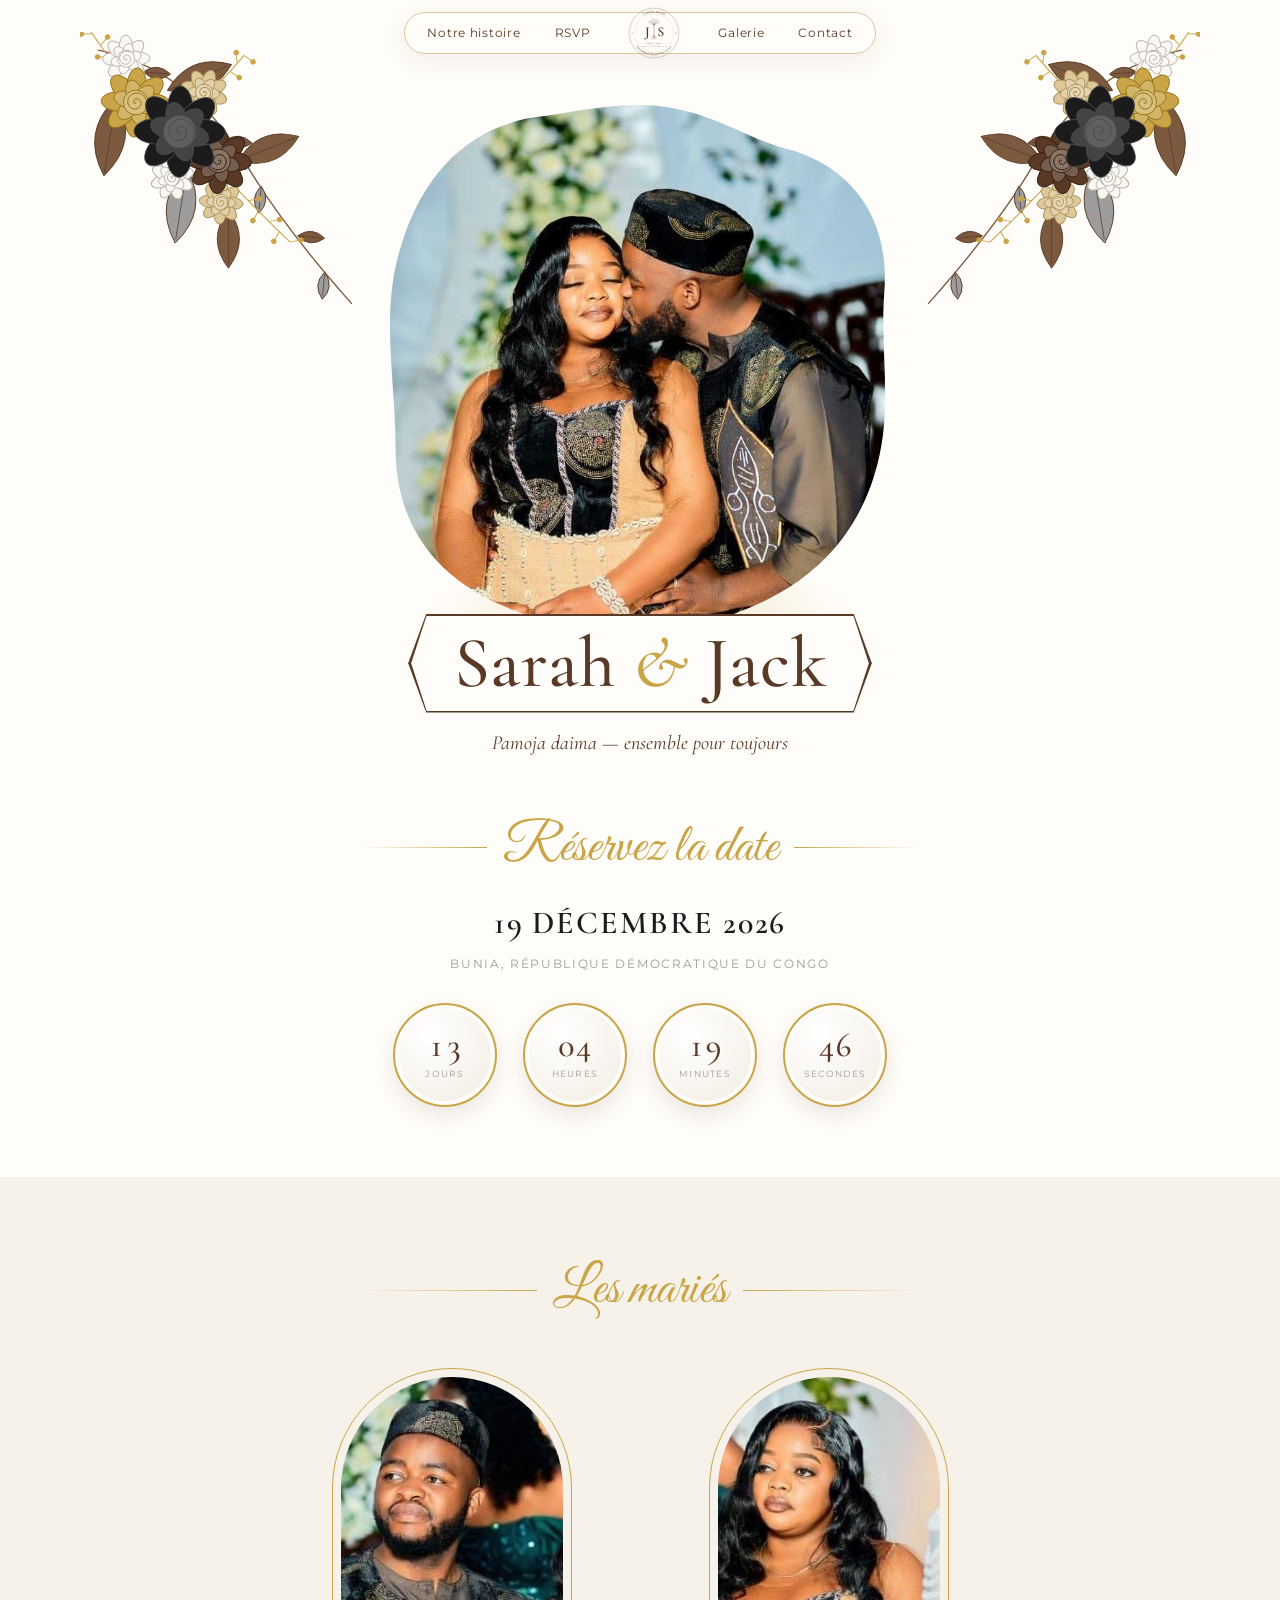
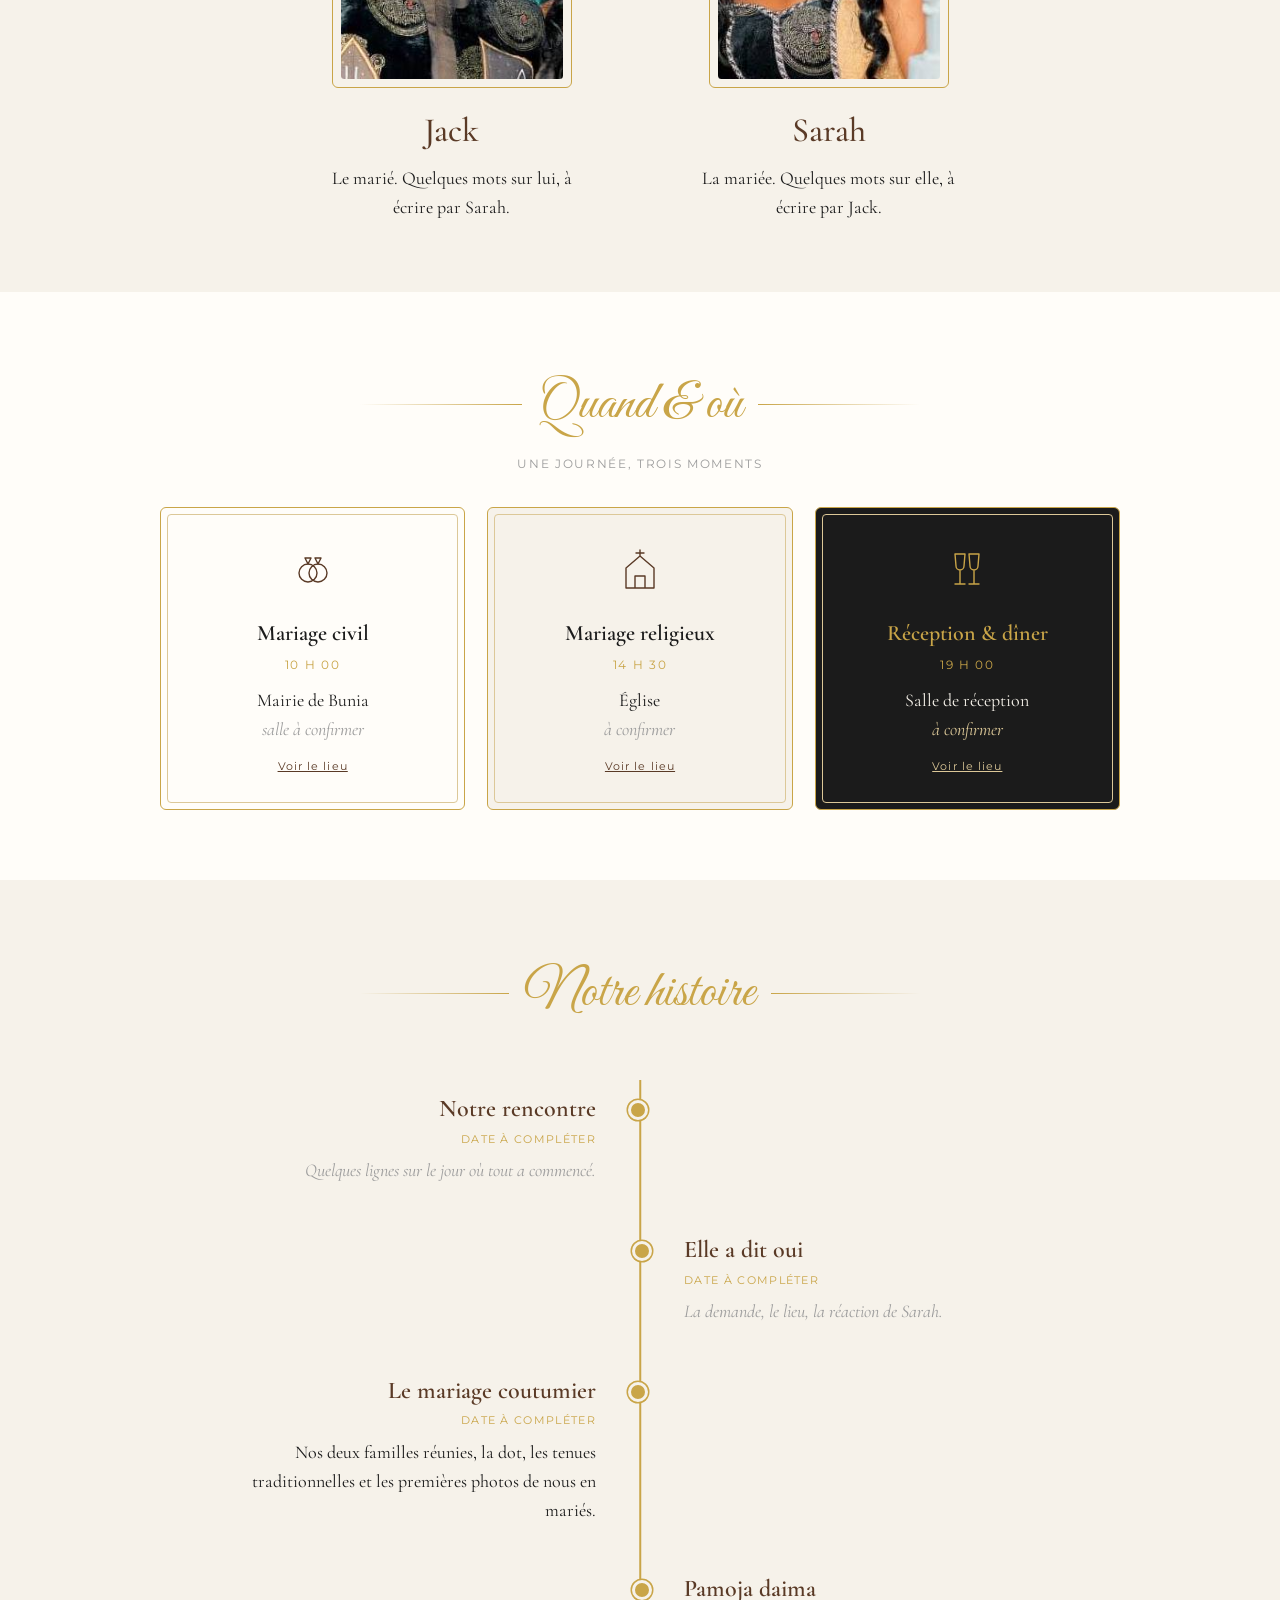
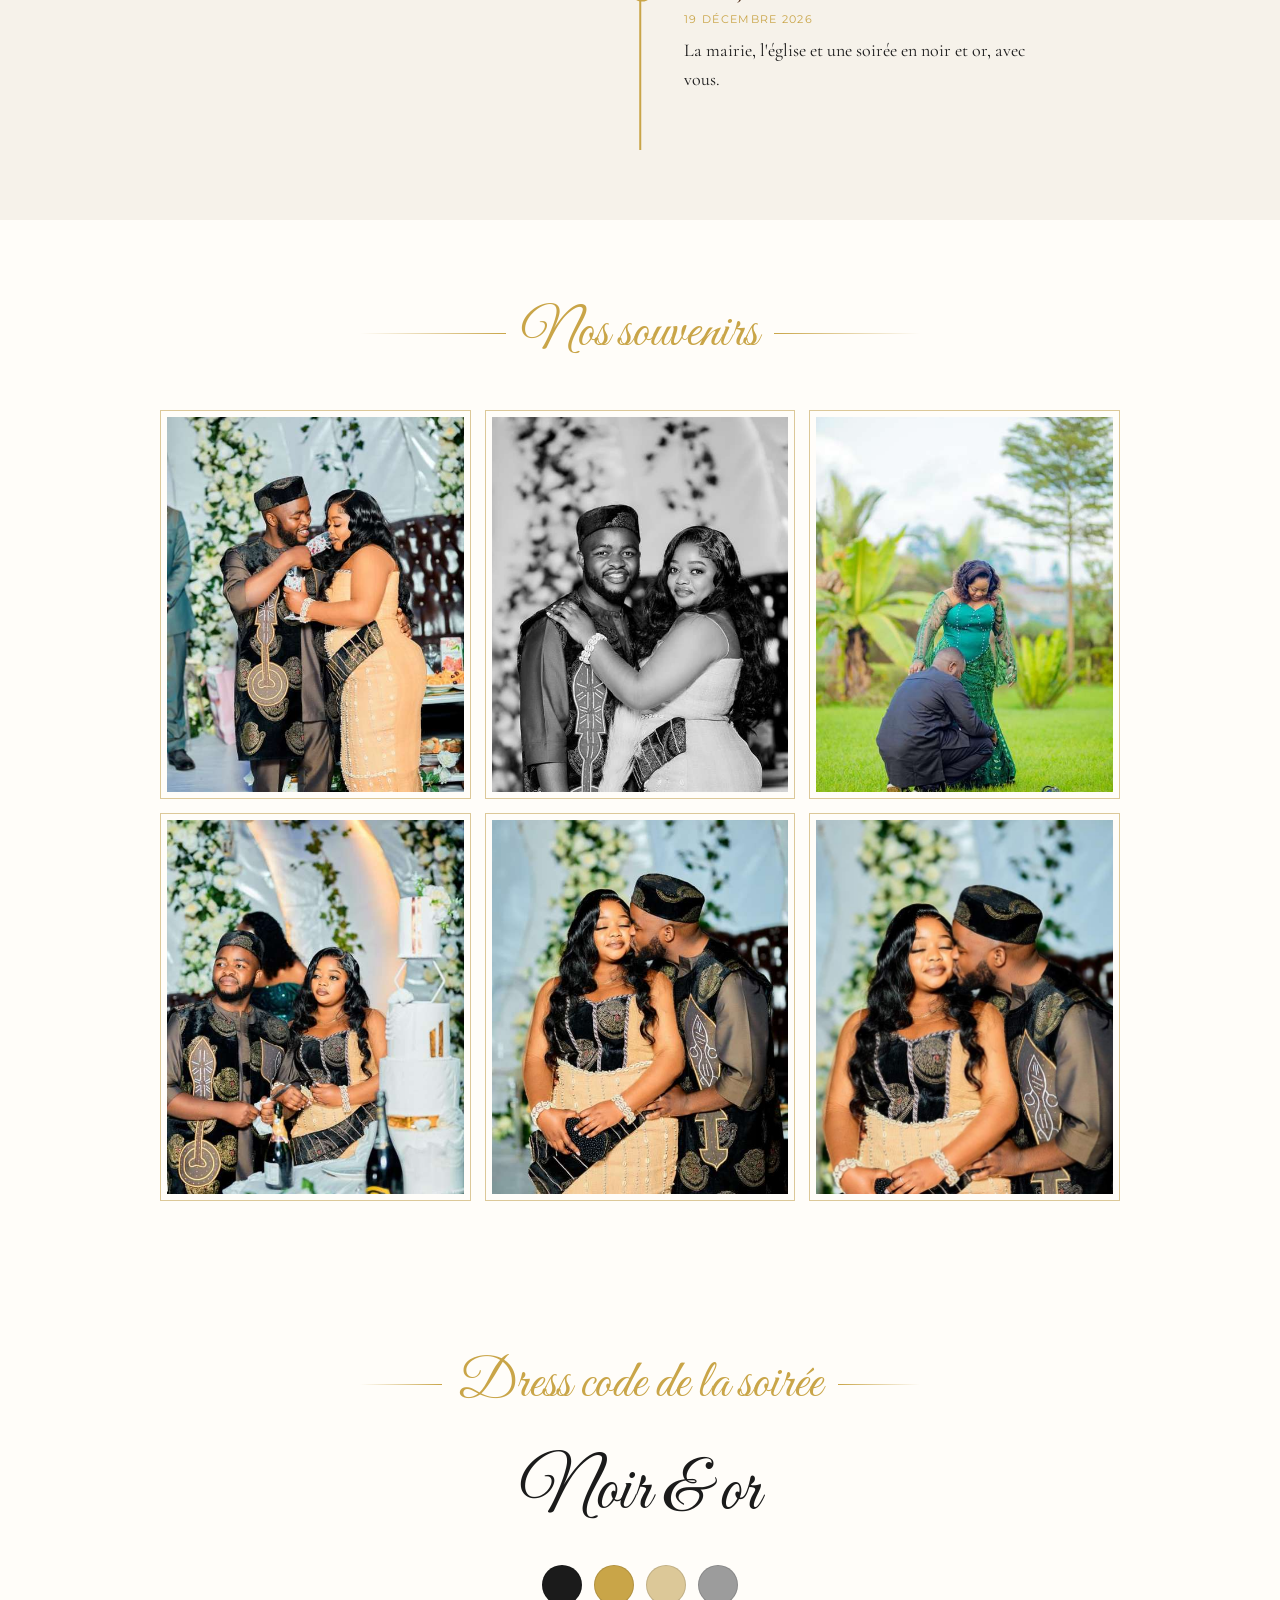
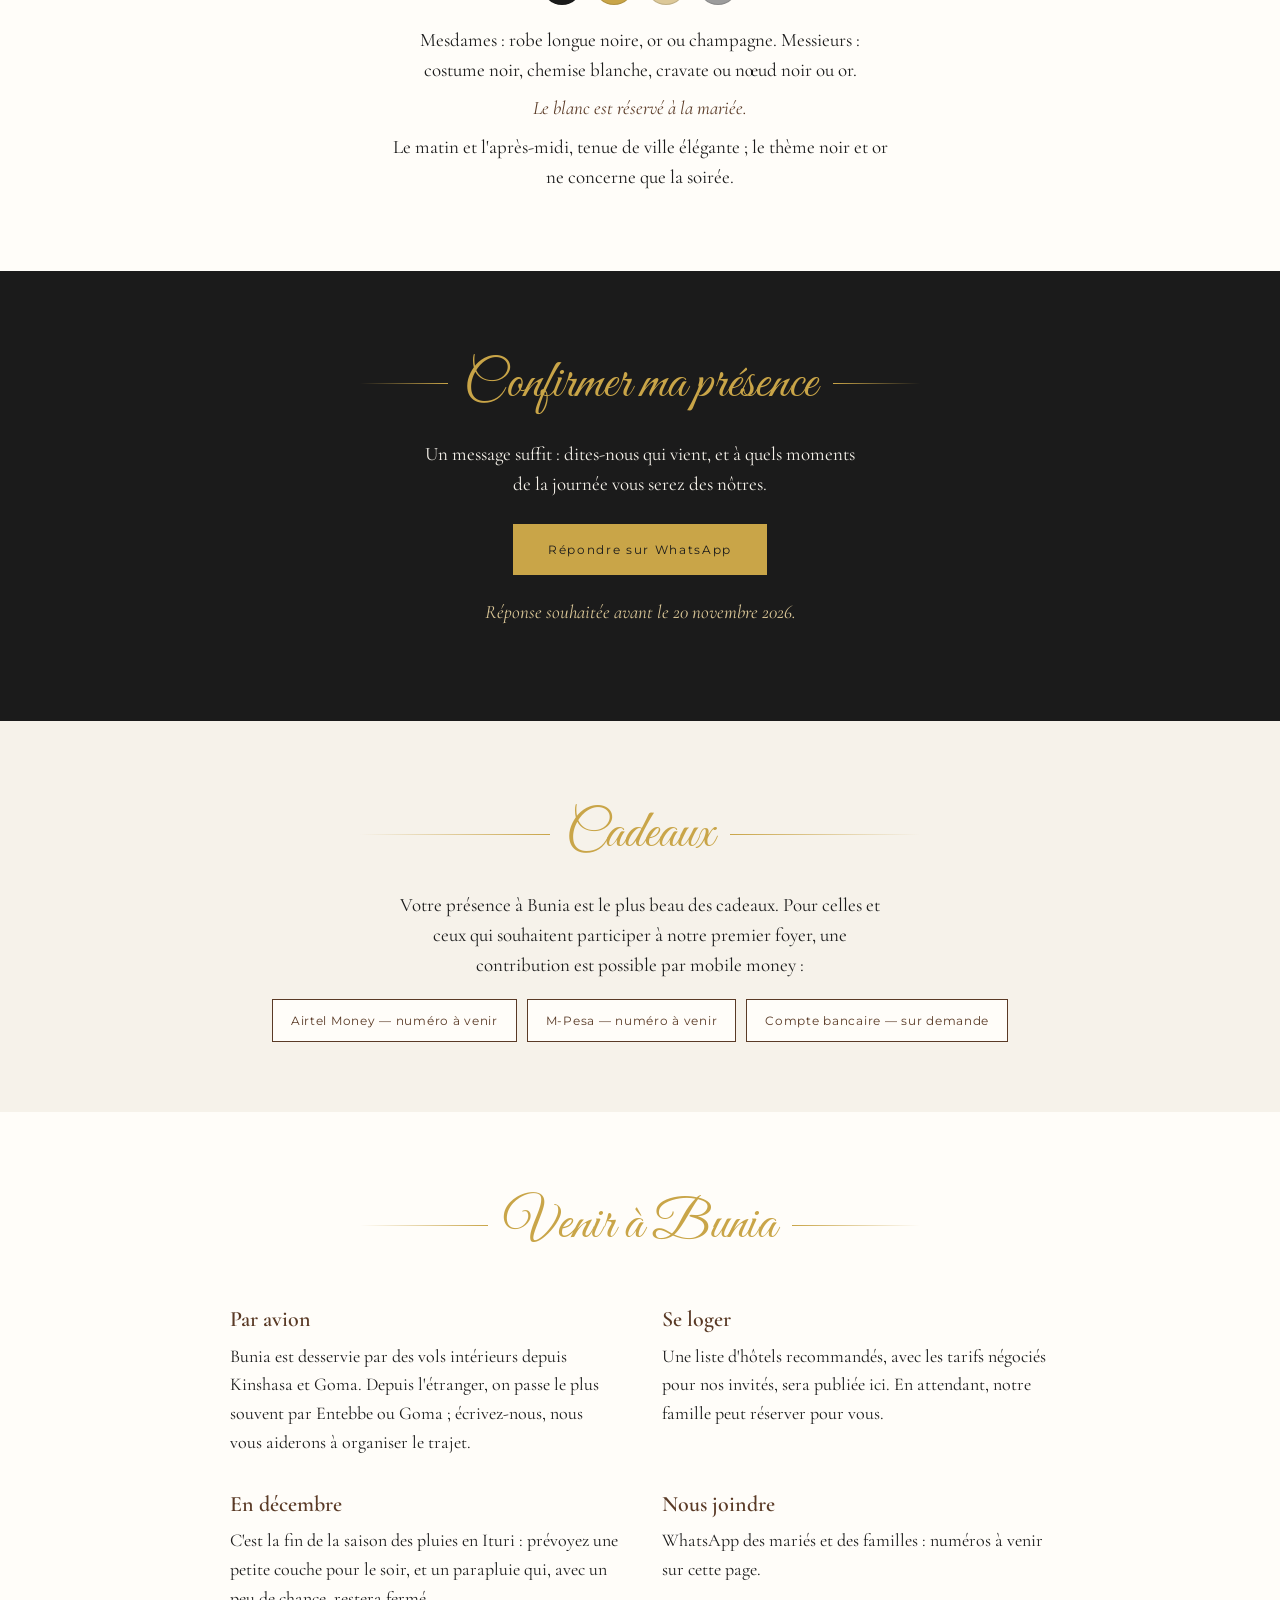
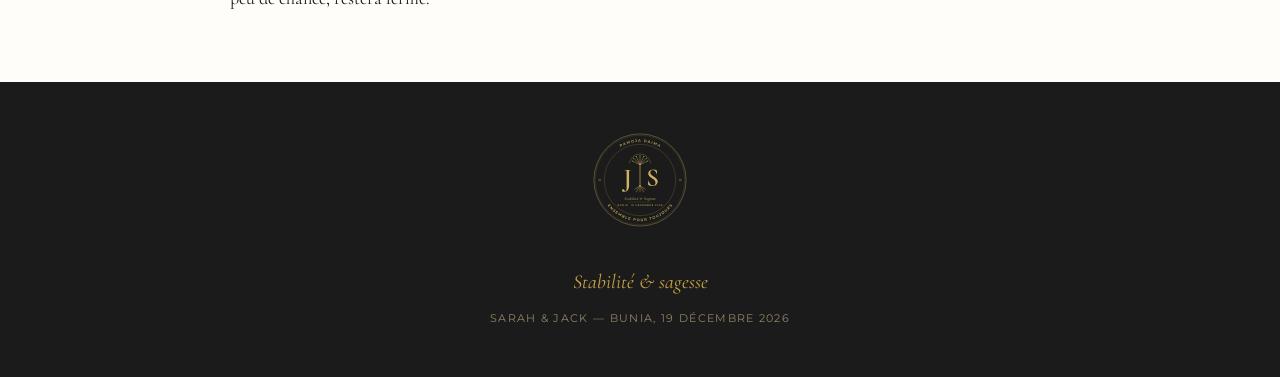
==== index.html @ c641f8b6 "Publish wedding website" ====
<!DOCTYPE html>
<html lang="fr">
<head>
<meta charset="UTF-8">
<meta name="viewport" content="width=device-width, initial-scale=1.0">
<title>Sarah &amp; Jack — 19 décembre 2026 — Bunia</title>
<link rel="preconnect" href="https://fonts.googleapis.com">
<link href="https://fonts.googleapis.com/css2?family=Cormorant+Garamond:ital,wght@0,400;0,500;0,600;1,400;1,500&family=Great+Vibes&family=Montserrat:wght@400;500;600&display=swap" rel="stylesheet">
<style>
  :root{--noir:#1B1B1B;--or:#C9A548;--champ:#DCC898;--ivoire:#F6F2EA;--cafe:#5A3A26;--gris:#9C9C9C;--blanc:#FFFDF9}
  *{margin:0;padding:0;box-sizing:border-box}
  html{scroll-behavior:smooth}
  body{font-family:'Cormorant Garamond',Georgia,serif;font-size:19px;line-height:1.6;color:var(--noir);background:var(--blanc);overflow-x:hidden}
  .script{font-family:'Great Vibes',cursive;font-weight:400}
  .sans{font-family:'Montserrat',Arial,sans-serif}
  a{color:inherit}
  a:focus-visible,button:focus-visible{outline:2px solid var(--or);outline-offset:3px}

  /* nav pill */
  nav{position:sticky;top:12px;z-index:10;display:flex;justify-content:center;padding:0 16px}
  nav .pill{display:flex;align-items:center;gap:clamp(14px,3vw,34px);background:rgba(255,253,249,.94);border:1px solid var(--champ);border-radius:999px;padding:8px 22px;box-shadow:0 6px 24px rgba(90,58,38,.08)}
  nav a{font-family:'Montserrat',sans-serif;font-size:12px;letter-spacing:.06em;text-decoration:none;color:var(--cafe)}
  nav .logo{width:52px;height:52px;margin:-14px 4px}
  @media (max-width:520px){nav .pill{gap:12px;padding:6px 14px} nav a{font-size:11px} nav .logo{width:44px;height:44px}}

  /* hero */
  .hero{position:relative;text-align:center;padding:34px 20px 20px;max-width:1080px;margin:0 auto}
  .hero .spray{position:absolute;width:clamp(150px,26vw,290px);height:clamp(150px,26vw,290px);top:-10px;pointer-events:none}
  .hero .spray.g{left:-20px}
  .hero .spray.d{right:-20px;transform:scaleX(-1)}
  .hero .photo{position:relative;width:min(520px,88vw);margin:18px auto 0}
  .hero .photo img{width:100%;display:block;clip-path:url(#tache)}
  .hero .photo::after{content:"";position:absolute;inset:auto 8% -6% 8%;height:22%;background:radial-gradient(ellipse at center,rgba(201,165,72,.28),transparent 70%);z-index:-1}
  .bandeau{display:inline-block;margin:-26px auto 0;position:relative;background:var(--cafe);padding:1.5px;clip-path:polygon(18px 0,calc(100% - 18px) 0,100% 50%,calc(100% - 18px) 100%,18px 100%,0 50%)}
  .bandeau .in{background:var(--blanc);padding:10px 44px;clip-path:polygon(17px 0,calc(100% - 17px) 0,calc(100% - 1.5px) 50%,calc(100% - 17px) 100%,17px 100%,1.5px 50%)}
  .bandeau h1{font-weight:500;font-size:clamp(40px,8vw,72px);line-height:1.05;color:var(--cafe);letter-spacing:.01em}
  .bandeau h1 span{color:var(--or);font-style:italic}
  .devise{margin-top:14px;font-style:italic;color:var(--cafe);font-size:20px}

  /* ornament rule */
  .orne{display:flex;align-items:center;justify-content:center;gap:16px;margin:0 auto 6px;max-width:560px}
  .orne::before,.orne::after{content:"";flex:1;height:1px;background:linear-gradient(90deg,transparent,var(--or));}
  .orne::after{background:linear-gradient(90deg,var(--or),transparent)}
  .orne h2{font-family:'Great Vibes',cursive;font-weight:400;font-size:clamp(38px,7vw,54px);color:var(--or);white-space:nowrap}

  section{padding:70px 20px}
  .colonne{max-width:960px;margin:0 auto}
  .sous{font-family:'Montserrat',sans-serif;font-size:12px;letter-spacing:.14em;color:var(--gris);text-align:center}

  /* save the date */
  .date{text-align:center;padding-top:26px}
  .date .jour{font-size:clamp(24px,4.5vw,32px);font-weight:600;letter-spacing:.06em;color:var(--noir);margin-top:6px}
  .compte{display:flex;justify-content:center;gap:clamp(10px,3vw,26px);margin-top:30px;flex-wrap:wrap}
  .compte div{width:clamp(74px,18vw,104px);height:clamp(74px,18vw,104px);border-radius:50%;border:2px solid var(--or);background:radial-gradient(circle at 35% 30%,#fff,var(--ivoire) 70%);display:flex;flex-direction:column;justify-content:center;align-items:center;box-shadow:inset 0 0 0 4px var(--blanc),0 8px 20px rgba(90,58,38,.12)}
  .compte b{font-size:clamp(24px,5vw,34px);font-weight:500;color:var(--cafe);line-height:1;font-variant-numeric:tabular-nums}
  .compte span{font-family:'Montserrat',sans-serif;font-size:9px;letter-spacing:.14em;color:var(--gris);margin-top:4px}

  /* couple */
  .maries{background:var(--ivoire)}
  .duo{display:grid;grid-template-columns:1fr 1fr;gap:34px;max-width:720px;margin:34px auto 0}
  @media (max-width:560px){.duo{grid-template-columns:1fr;max-width:340px}}
  .arche{text-align:center}
  .arche .cadre{width:min(240px,70vw);aspect-ratio:3/4;margin:0 auto;border:1.5px solid var(--or);border-radius:200px 200px 10px 10px;padding:8px}
  .arche img{width:100%;height:100%;object-fit:cover;border-radius:190px 190px 6px 6px;display:block}
  .arche h3{font-weight:500;font-size:34px;margin-top:16px;color:var(--cafe)}
  .arche p{max-width:30ch;margin:6px auto 0;font-size:18px}

  /* when & where */
  .cartes{display:grid;grid-template-columns:repeat(3,1fr);gap:22px;margin-top:34px}
  @media (max-width:760px){.cartes{grid-template-columns:1fr;max-width:420px;margin-left:auto;margin-right:auto}}
  .carte{position:relative;text-align:center;padding:38px 22px 30px;border:1.5px solid var(--or);border-radius:6px;background:var(--blanc)}
  .carte::before{content:"";position:absolute;inset:6px;border:1px solid var(--champ);border-radius:4px;pointer-events:none}
  .carte svg.ico{width:48px;height:48px;stroke:var(--cafe);fill:none;stroke-width:1.4;stroke-linecap:round;stroke-linejoin:round}
  .carte h3{font-weight:600;font-size:22px;margin-top:12px;color:var(--noir)}
  .carte .h{font-family:'Montserrat',sans-serif;font-size:12px;letter-spacing:.14em;color:var(--or);margin:4px 0 12px}
  .carte p{font-size:18px}
  .carte .att{font-style:italic;color:var(--gris)}
  .carte a{display:inline-block;margin-top:14px;font-family:'Montserrat',sans-serif;font-size:11px;letter-spacing:.1em;color:var(--cafe)}
  .carte.soir{background:var(--noir);color:var(--ivoire)}
  .carte.soir svg.ico{stroke:var(--or)}
  .carte.soir h3{color:var(--or)} .carte.soir a{color:var(--champ)} .carte.soir .att{color:var(--champ)}
  .carte.midi{background:var(--ivoire)}

  /* love story */
  .histoire{background:var(--ivoire)}
  .ligne{position:relative;max-width:820px;margin:44px auto 0;padding:10px 0}
  .ligne::before{content:"";position:absolute;left:50%;top:0;bottom:0;width:1.5px;background:var(--or);transform:translateX(-50%)}
  .etape{position:relative;width:50%;padding:0 44px 46px 0;text-align:right}
  .etape:nth-child(even){margin-left:50%;padding:0 0 46px 44px;text-align:left}
  .etape::after{content:"";position:absolute;top:10px;right:-8px;width:14px;height:14px;border-radius:50%;background:var(--or);border:3px solid var(--ivoire);box-shadow:0 0 0 1.5px var(--or)}
  .etape:nth-child(even)::after{right:auto;left:-8px}
  .etape h3{font-weight:600;font-size:24px;color:var(--cafe)}
  .etape .q{font-family:'Montserrat',sans-serif;font-size:11px;letter-spacing:.12em;color:var(--or);margin:2px 0 8px}
  .etape p{font-size:18px}
  .etape .placeholder{font-style:italic;color:var(--gris)}
  @media (max-width:600px){.ligne::before{left:10px}.etape,.etape:nth-child(even){width:100%;margin:0;padding:0 0 38px 36px;text-align:left}.etape::after,.etape:nth-child(even)::after{left:3px;right:auto}}

  /* memories */
  .galerie{display:grid;grid-template-columns:repeat(3,1fr);gap:14px;margin-top:34px}
  @media (max-width:640px){.galerie{grid-template-columns:repeat(2,1fr)}}
  .galerie figure{border:1.5px solid var(--champ);padding:6px;background:var(--blanc);aspect-ratio:4/5}
  .galerie img{width:100%;height:100%;object-fit:cover;display:block}

  /* dress code / rsvp / gifts / infos */
  .dress{text-align:center}
  .dress .grand{font-family:'Great Vibes',cursive;font-size:clamp(46px,9vw,72px);color:var(--noir);margin-top:8px}
  .pastilles{display:flex;justify-content:center;gap:12px;margin:14px 0 20px}
  .pastilles i{width:40px;height:40px;border-radius:50%;display:block;border:1px solid rgba(0,0,0,.12)}
  .dress p{max-width:56ch;margin:8px auto}
  .dress .reserve{font-style:italic;color:var(--cafe)}

  .rsvp{background:var(--noir);color:var(--ivoire);text-align:center}
  .rsvp .orne h2{color:var(--or)} .rsvp .orne::before{background:linear-gradient(90deg,transparent,var(--or))}
  .rsvp p{max-width:50ch;margin:12px auto 24px}
  .bouton{display:inline-block;font-family:'Montserrat',sans-serif;font-size:12px;letter-spacing:.14em;text-decoration:none;padding:15px 34px;background:var(--or);color:var(--noir);border:1px solid var(--or);transition:background .2s}
  .bouton:hover{background:var(--champ)}
  .rsvp .delai{font-style:italic;color:var(--champ)}

  .cadeaux{text-align:center;background:var(--ivoire)}
  .cadeaux p{max-width:56ch;margin:12px auto}
  .canaux{display:flex;flex-wrap:wrap;justify-content:center;gap:10px;margin-top:18px}
  .canaux span{font-family:'Montserrat',sans-serif;font-size:12px;letter-spacing:.06em;border:1px solid var(--cafe);color:var(--cafe);padding:11px 18px;background:var(--blanc)}

  .infos .grille{display:grid;grid-template-columns:1fr 1fr;gap:30px 44px;margin-top:34px;max-width:820px;margin-left:auto;margin-right:auto}
  @media (max-width:640px){.infos .grille{grid-template-columns:1fr}}
  .infos h3{font-weight:600;font-size:22px;color:var(--cafe);margin-bottom:4px}
  .infos p{font-size:18px}

  footer{background:var(--noir);color:var(--champ);text-align:center;padding:50px 20px}
  footer .logo{width:96px;height:96px;margin:0 auto 14px;filter:brightness(0) saturate(100%) invert(72%) sepia(43%) saturate(447%) hue-rotate(6deg) brightness(92%) contrast(88%)}
  footer .devise{color:var(--or);font-style:italic}
  footer .sans{font-size:11px;letter-spacing:.12em;opacity:.6;margin-top:12px}
</style>
</head>
<body>
<svg width="0" height="0" style="position:absolute" aria-hidden="true"><symbol id="spray" viewBox="0 0 320 320"><path d="M20 20 Q120 40 180 140 Q220 210 300 300" fill="none" stroke="#7C5A40" stroke-width="1.5"/>
<g transform="translate(70.0 44.0) rotate(5)"><path d="M0 0 Q15.0 -12.6 30 0 Q15.0 12.6 0 0 Z" fill="#7C5A40" stroke="#5A3A26" stroke-width="1"/><line x1="2" y1="0" x2="26.0" y2="0" stroke="#5A3A26" stroke-width="0.8"/></g>
<g transform="translate(120.0 80.0) rotate(95)"><path d="M0 0 Q15.0 -12.6 30 0 Q15.0 12.6 0 0 Z" fill="#9C9C9C" stroke="#5A3A26" stroke-width="1"/><line x1="2" y1="0" x2="26.0" y2="0" stroke="#5A3A26" stroke-width="0.8"/></g>
<g transform="translate(160.0 120.0) rotate(5)"><path d="M0 0 Q15.0 -12.6 30 0 Q15.0 12.6 0 0 Z" fill="#7C5A40" stroke="#5A3A26" stroke-width="1"/><line x1="2" y1="0" x2="26.0" y2="0" stroke="#5A3A26" stroke-width="0.8"/></g>
<g transform="translate(200.0 170.0) rotate(95)"><path d="M0 0 Q15.0 -12.6 30 0 Q15.0 12.6 0 0 Z" fill="#9C9C9C" stroke="#5A3A26" stroke-width="1"/><line x1="2" y1="0" x2="26.0" y2="0" stroke="#5A3A26" stroke-width="0.8"/></g>
<g transform="translate(240.0 225.0) rotate(5)"><path d="M0 0 Q15.0 -12.6 30 0 Q15.0 12.6 0 0 Z" fill="#7C5A40" stroke="#5A3A26" stroke-width="1"/><line x1="2" y1="0" x2="26.0" y2="0" stroke="#5A3A26" stroke-width="0.8"/></g>
<g transform="translate(270.0 265.0) rotate(95)"><path d="M0 0 Q15.0 -12.6 30 0 Q15.0 12.6 0 0 Z" fill="#9C9C9C" stroke="#5A3A26" stroke-width="1"/><line x1="2" y1="0" x2="26.0" y2="0" stroke="#5A3A26" stroke-width="0.8"/></g>
<g transform="translate(150.0 60.0) rotate(-30)" stroke="#C9A548" fill="#C9A548">
<path d="M0 0 Q22.0 -6 44 -14" fill="none" stroke-width="1.2"/>
<line x1="11.0" y1="-3.1" x2="15.0" y2="-12.1" stroke-width="1"/>
<circle cx="16.0" cy="-14.1" r="3" stroke="none"/>
<line x1="22.0" y1="-6.5" x2="26.0" y2="2.5" stroke-width="1"/>
<circle cx="27.0" cy="4.5" r="3" stroke="none"/>
<line x1="33.0" y1="-10.1" x2="37.0" y2="-19.1" stroke-width="1"/>
<circle cx="38.0" cy="-21.1" r="3" stroke="none"/>
<line x1="44.0" y1="-14.0" x2="48.0" y2="-5.0" stroke-width="1"/>
<circle cx="49.0" cy="-3.0" r="3" stroke="none"/>
</g>
<g transform="translate(40.1 72.4) rotate(99)"><path d="M0 0 Q43.7 -33.2 87.39999999999999 0 Q43.7 33.2 0 0 Z" fill="#7C5A40" stroke="#5A3A26" stroke-width="1"/><line x1="2" y1="0" x2="83.4" y2="0" stroke="#5A3A26" stroke-width="0.8"/></g>
<g transform="translate(96.6 64.3) rotate(-22)"><path d="M0 0 Q38.0 -28.9 76.0 0 Q38.0 28.9 0 0 Z" fill="#7C5A40" stroke="#5A3A26" stroke-width="1"/><line x1="2" y1="0" x2="72.0" y2="0" stroke="#5A3A26" stroke-width="0.8"/></g>
<g transform="translate(118.1 150.3) rotate(99)"><path d="M0 0 Q41.8 -31.8 83.6 0 Q41.8 31.8 0 0 Z" fill="#9C9C9C" stroke="#5A3A26" stroke-width="1"/><line x1="2" y1="0" x2="79.6" y2="0" stroke="#5A3A26" stroke-width="0.8"/></g>
<g transform="translate(174.5 142.2) rotate(-22)"><path d="M0 0 Q36.1 -27.4 72.2 0 Q36.1 27.4 0 0 Z" fill="#7C5A40" stroke="#5A3A26" stroke-width="1"/><line x1="2" y1="0" x2="68.2" y2="0" stroke="#5A3A26" stroke-width="0.8"/></g>
<g transform="translate(163.7 196.0) rotate(90)"><path d="M0 0 Q32.3 -24.5 64.6 0 Q32.3 24.5 0 0 Z" fill="#7C5A40" stroke="#5A3A26" stroke-width="1"/><line x1="2" y1="0" x2="60.6" y2="0" stroke="#5A3A26" stroke-width="0.8"/></g>
<g transform="translate(174.5 174.5) rotate(55)" stroke="#C9A548" fill="#C9A548">
<path d="M0 0 Q39.9 -6 79.8 -14" fill="none" stroke-width="1.2"/>
<line x1="16.0" y1="-2.5" x2="20.0" y2="-11.5" stroke-width="1"/>
<circle cx="21.0" cy="-13.5" r="3" stroke="none"/>
<line x1="31.9" y1="-5.1" x2="35.9" y2="3.9" stroke-width="1"/>
<circle cx="36.9" cy="5.9" r="3" stroke="none"/>
<line x1="47.9" y1="-7.9" x2="51.9" y2="-16.9" stroke-width="1"/>
<circle cx="52.9" cy="-18.9" r="3" stroke="none"/>
<line x1="63.8" y1="-10.9" x2="67.8" y2="-1.9" stroke-width="1"/>
<circle cx="68.8" cy="0.1" r="3" stroke="none"/>
<line x1="79.8" y1="-14.0" x2="83.8" y2="-23.0" stroke-width="1"/>
<circle cx="84.8" cy="-25.0" r="3" stroke="none"/>
</g>
<g transform="translate(40.1 40.1) rotate(245)" stroke="#C9A548" fill="#C9A548">
<path d="M0 0 Q38.0 -6 76.0 -14" fill="none" stroke-width="1.2"/>
<line x1="15.2" y1="-2.5" x2="19.2" y2="-11.5" stroke-width="1"/>
<circle cx="20.2" cy="-13.5" r="3" stroke="none"/>
<line x1="30.4" y1="-5.1" x2="34.4" y2="3.9" stroke-width="1"/>
<circle cx="35.4" cy="5.9" r="3" stroke="none"/>
<line x1="45.6" y1="-7.9" x2="49.6" y2="-16.9" stroke-width="1"/>
<circle cx="50.6" cy="-18.9" r="3" stroke="none"/>
<line x1="60.8" y1="-10.9" x2="64.8" y2="-1.9" stroke-width="1"/>
<circle cx="65.8" cy="0.1" r="3" stroke="none"/>
<line x1="76.0" y1="-14.0" x2="80.0" y2="-23.0" stroke-width="1"/>
<circle cx="81.0" cy="-25.0" r="3" stroke="none"/>
</g>
<g transform="translate(50.9 29.4) rotate(314)">
<ellipse cx="12.3" cy="0" rx="13.8" ry="7.4" transform="rotate(0)" fill="#FAF8F3" stroke="#B5AFA3" stroke-width="1" stroke-linejoin="round"/>
<ellipse cx="12.3" cy="0" rx="13.8" ry="7.4" transform="rotate(45)" fill="#FAF8F3" stroke="#B5AFA3" stroke-width="1" stroke-linejoin="round"/>
<ellipse cx="12.3" cy="0" rx="13.8" ry="7.4" transform="rotate(90)" fill="#FAF8F3" stroke="#B5AFA3" stroke-width="1" stroke-linejoin="round"/>
<ellipse cx="12.3" cy="0" rx="13.8" ry="7.4" transform="rotate(135)" fill="#FAF8F3" stroke="#B5AFA3" stroke-width="1" stroke-linejoin="round"/>
<ellipse cx="12.3" cy="0" rx="13.8" ry="7.4" transform="rotate(180)" fill="#FAF8F3" stroke="#B5AFA3" stroke-width="1" stroke-linejoin="round"/>
<ellipse cx="12.3" cy="0" rx="13.8" ry="7.4" transform="rotate(225)" fill="#FAF8F3" stroke="#B5AFA3" stroke-width="1" stroke-linejoin="round"/>
<ellipse cx="12.3" cy="0" rx="13.8" ry="7.4" transform="rotate(270)" fill="#FAF8F3" stroke="#B5AFA3" stroke-width="1" stroke-linejoin="round"/>
<ellipse cx="12.3" cy="0" rx="13.8" ry="7.4" transform="rotate(315)" fill="#FAF8F3" stroke="#B5AFA3" stroke-width="1" stroke-linejoin="round"/>
<ellipse cx="7.4" cy="0" rx="9.9" ry="5.9" transform="rotate(30)" fill="#faf9f5" stroke="#B5AFA3" stroke-width="0.9"/>
<ellipse cx="7.4" cy="0" rx="9.9" ry="5.9" transform="rotate(90)" fill="#faf9f5" stroke="#B5AFA3" stroke-width="0.9"/>
<ellipse cx="7.4" cy="0" rx="9.9" ry="5.9" transform="rotate(150)" fill="#faf9f5" stroke="#B5AFA3" stroke-width="0.9"/>
<ellipse cx="7.4" cy="0" rx="9.9" ry="5.9" transform="rotate(210)" fill="#faf9f5" stroke="#B5AFA3" stroke-width="0.9"/>
<ellipse cx="7.4" cy="0" rx="9.9" ry="5.9" transform="rotate(270)" fill="#faf9f5" stroke="#B5AFA3" stroke-width="0.9"/>
<ellipse cx="7.4" cy="0" rx="9.9" ry="5.9" transform="rotate(330)" fill="#faf9f5" stroke="#B5AFA3" stroke-width="0.9"/>
<circle r="9.4" fill="#fbfaf6" stroke="#B5AFA3" stroke-width="0.9"/>
<polyline points="0.0 0.0 0.2 0.1 0.4 0.3 0.4 0.6 0.2 1.0 -0.2 1.2 -0.8 1.3 -1.3 1.1 -1.9 0.7 -2.2 -0.0 -2.3 -0.9 -2.1 -1.8 -1.5 -2.6 -0.5 -3.2 0.6 -3.4 1.9 -3.2 3.1 -2.5 4.0 -1.4 4.5 0.1 4.4 1.7 3.7 3.3 2.5 4.6 0.8 5.4 -1.1 5.6 -3.1 5.1 -4.8 3.9 -6.1 2.1 -6.7 -0.2 -6.5 -2.5 -5.4 -4.8 -3.5 -6.5 -1.1 -7.6 1.6 -7.8 4.3 -6.9 6.6 -5.2 8.2 -2.7" fill="none" stroke="#B5AFA3" stroke-width="1" stroke-linecap="round"/>
</g>
<g transform="translate(155.7 187.9) rotate(95)">
<ellipse cx="11.4" cy="0" rx="12.8" ry="6.8" transform="rotate(0)" fill="#DCC898" stroke="#A98F55" stroke-width="1" stroke-linejoin="round"/>
<ellipse cx="11.4" cy="0" rx="12.8" ry="6.8" transform="rotate(45)" fill="#DCC898" stroke="#A98F55" stroke-width="1" stroke-linejoin="round"/>
<ellipse cx="11.4" cy="0" rx="12.8" ry="6.8" transform="rotate(90)" fill="#DCC898" stroke="#A98F55" stroke-width="1" stroke-linejoin="round"/>
<ellipse cx="11.4" cy="0" rx="12.8" ry="6.8" transform="rotate(135)" fill="#DCC898" stroke="#A98F55" stroke-width="1" stroke-linejoin="round"/>
<ellipse cx="11.4" cy="0" rx="12.8" ry="6.8" transform="rotate(180)" fill="#DCC898" stroke="#A98F55" stroke-width="1" stroke-linejoin="round"/>
<ellipse cx="11.4" cy="0" rx="12.8" ry="6.8" transform="rotate(225)" fill="#DCC898" stroke="#A98F55" stroke-width="1" stroke-linejoin="round"/>
<ellipse cx="11.4" cy="0" rx="12.8" ry="6.8" transform="rotate(270)" fill="#DCC898" stroke="#A98F55" stroke-width="1" stroke-linejoin="round"/>
<ellipse cx="11.4" cy="0" rx="12.8" ry="6.8" transform="rotate(315)" fill="#DCC898" stroke="#A98F55" stroke-width="1" stroke-linejoin="round"/>
<ellipse cx="6.8" cy="0" rx="9.1" ry="5.5" transform="rotate(30)" fill="#e2d1aa" stroke="#A98F55" stroke-width="0.9"/>
<ellipse cx="6.8" cy="0" rx="9.1" ry="5.5" transform="rotate(90)" fill="#e2d1aa" stroke="#A98F55" stroke-width="0.9"/>
<ellipse cx="6.8" cy="0" rx="9.1" ry="5.5" transform="rotate(150)" fill="#e2d1aa" stroke="#A98F55" stroke-width="0.9"/>
<ellipse cx="6.8" cy="0" rx="9.1" ry="5.5" transform="rotate(210)" fill="#e2d1aa" stroke="#A98F55" stroke-width="0.9"/>
<ellipse cx="6.8" cy="0" rx="9.1" ry="5.5" transform="rotate(270)" fill="#e2d1aa" stroke="#A98F55" stroke-width="0.9"/>
<ellipse cx="6.8" cy="0" rx="9.1" ry="5.5" transform="rotate(330)" fill="#e2d1aa" stroke="#A98F55" stroke-width="0.9"/>
<circle r="8.7" fill="#e6d8b6" stroke="#A98F55" stroke-width="0.9"/>
<polyline points="0.0 0.0 0.2 0.1 0.3 0.3 0.3 0.6 0.2 0.9 -0.2 1.1 -0.7 1.2 -1.2 1.0 -1.7 0.6 -2.1 -0.0 -2.1 -0.8 -1.9 -1.6 -1.3 -2.4 -0.5 -2.9 0.6 -3.1 1.8 -2.9 2.8 -2.3 3.7 -1.3 4.1 0.1 4.1 1.6 3.4 3.0 2.3 4.2 0.8 5.0 -1.0 5.2 -2.8 4.7 -4.5 3.6 -5.6 1.9 -6.2 -0.2 -6.0 -2.3 -5.0 -4.4 -3.3 -6.0 -1.0 -7.0 1.5 -7.2 4.0 -6.4 6.1 -4.8 7.6 -2.5" fill="none" stroke="#A98F55" stroke-width="1" stroke-linecap="round"/>
</g>
<g transform="translate(61.6 77.8) rotate(48)">
<ellipse cx="18.1" cy="0" rx="20.2" ry="10.8" transform="rotate(0)" fill="#C9A548" stroke="#8E6F14" stroke-width="1" stroke-linejoin="round"/>
<ellipse cx="18.1" cy="0" rx="20.2" ry="10.8" transform="rotate(45)" fill="#C9A548" stroke="#8E6F14" stroke-width="1" stroke-linejoin="round"/>
<ellipse cx="18.1" cy="0" rx="20.2" ry="10.8" transform="rotate(90)" fill="#C9A548" stroke="#8E6F14" stroke-width="1" stroke-linejoin="round"/>
<ellipse cx="18.1" cy="0" rx="20.2" ry="10.8" transform="rotate(135)" fill="#C9A548" stroke="#8E6F14" stroke-width="1" stroke-linejoin="round"/>
<ellipse cx="18.1" cy="0" rx="20.2" ry="10.8" transform="rotate(180)" fill="#C9A548" stroke="#8E6F14" stroke-width="1" stroke-linejoin="round"/>
<ellipse cx="18.1" cy="0" rx="20.2" ry="10.8" transform="rotate(225)" fill="#C9A548" stroke="#8E6F14" stroke-width="1" stroke-linejoin="round"/>
<ellipse cx="18.1" cy="0" rx="20.2" ry="10.8" transform="rotate(270)" fill="#C9A548" stroke="#8E6F14" stroke-width="1" stroke-linejoin="round"/>
<ellipse cx="18.1" cy="0" rx="20.2" ry="10.8" transform="rotate(315)" fill="#C9A548" stroke="#8E6F14" stroke-width="1" stroke-linejoin="round"/>
<ellipse cx="10.8" cy="0" rx="14.4" ry="8.7" transform="rotate(30)" fill="#d2b568" stroke="#8E6F14" stroke-width="0.9"/>
<ellipse cx="10.8" cy="0" rx="14.4" ry="8.7" transform="rotate(90)" fill="#d2b568" stroke="#8E6F14" stroke-width="0.9"/>
<ellipse cx="10.8" cy="0" rx="14.4" ry="8.7" transform="rotate(150)" fill="#d2b568" stroke="#8E6F14" stroke-width="0.9"/>
<ellipse cx="10.8" cy="0" rx="14.4" ry="8.7" transform="rotate(210)" fill="#d2b568" stroke="#8E6F14" stroke-width="0.9"/>
<ellipse cx="10.8" cy="0" rx="14.4" ry="8.7" transform="rotate(270)" fill="#d2b568" stroke="#8E6F14" stroke-width="0.9"/>
<ellipse cx="10.8" cy="0" rx="14.4" ry="8.7" transform="rotate(330)" fill="#d2b568" stroke="#8E6F14" stroke-width="0.9"/>
<circle r="13.7" fill="#d9c07e" stroke="#8E6F14" stroke-width="0.9"/>
<polyline points="0.0 0.0 0.3 0.1 0.6 0.5 0.5 0.9 0.2 1.4 -0.3 1.8 -1.1 1.9 -2.0 1.6 -2.7 1.0 -3.3 -0.0 -3.4 -1.3 -3.0 -2.6 -2.1 -3.8 -0.8 -4.6 0.9 -5.0 2.8 -4.7 4.5 -3.7 5.8 -2.0 6.5 0.1 6.4 2.5 5.5 4.8 3.7 6.7 1.2 7.9 -1.6 8.2 -4.5 7.4 -7.1 5.7 -8.9 3.0 -9.8 -0.2 -9.4 -3.7 -7.9 -7.0 -5.2 -9.6 -1.6 -11.1 2.4 -11.3 6.3 -10.2 9.7 -7.6 12.0 -3.9" fill="none" stroke="#8E6F14" stroke-width="1" stroke-linecap="round"/>
</g>
<g transform="translate(153.0 142.2) rotate(228)">
<ellipse cx="17.1" cy="0" rx="19.2" ry="10.3" transform="rotate(0)" fill="#5A3A26" stroke="#2E1C10" stroke-width="1" stroke-linejoin="round"/>
<ellipse cx="17.1" cy="0" rx="19.2" ry="10.3" transform="rotate(45)" fill="#5A3A26" stroke="#2E1C10" stroke-width="1" stroke-linejoin="round"/>
<ellipse cx="17.1" cy="0" rx="19.2" ry="10.3" transform="rotate(90)" fill="#5A3A26" stroke="#2E1C10" stroke-width="1" stroke-linejoin="round"/>
<ellipse cx="17.1" cy="0" rx="19.2" ry="10.3" transform="rotate(135)" fill="#5A3A26" stroke="#2E1C10" stroke-width="1" stroke-linejoin="round"/>
<ellipse cx="17.1" cy="0" rx="19.2" ry="10.3" transform="rotate(180)" fill="#5A3A26" stroke="#2E1C10" stroke-width="1" stroke-linejoin="round"/>
<ellipse cx="17.1" cy="0" rx="19.2" ry="10.3" transform="rotate(225)" fill="#5A3A26" stroke="#2E1C10" stroke-width="1" stroke-linejoin="round"/>
<ellipse cx="17.1" cy="0" rx="19.2" ry="10.3" transform="rotate(270)" fill="#5A3A26" stroke="#2E1C10" stroke-width="1" stroke-linejoin="round"/>
<ellipse cx="17.1" cy="0" rx="19.2" ry="10.3" transform="rotate(315)" fill="#5A3A26" stroke="#2E1C10" stroke-width="1" stroke-linejoin="round"/>
<ellipse cx="10.3" cy="0" rx="13.7" ry="8.2" transform="rotate(30)" fill="#775d4d" stroke="#2E1C10" stroke-width="0.9"/>
<ellipse cx="10.3" cy="0" rx="13.7" ry="8.2" transform="rotate(90)" fill="#775d4d" stroke="#2E1C10" stroke-width="0.9"/>
<ellipse cx="10.3" cy="0" rx="13.7" ry="8.2" transform="rotate(150)" fill="#775d4d" stroke="#2E1C10" stroke-width="0.9"/>
<ellipse cx="10.3" cy="0" rx="13.7" ry="8.2" transform="rotate(210)" fill="#775d4d" stroke="#2E1C10" stroke-width="0.9"/>
<ellipse cx="10.3" cy="0" rx="13.7" ry="8.2" transform="rotate(270)" fill="#775d4d" stroke="#2E1C10" stroke-width="0.9"/>
<ellipse cx="10.3" cy="0" rx="13.7" ry="8.2" transform="rotate(330)" fill="#775d4d" stroke="#2E1C10" stroke-width="0.9"/>
<circle r="13.0" fill="#8b7567" stroke="#2E1C10" stroke-width="0.9"/>
<polyline points="0.0 0.0 0.3 0.1 0.5 0.4 0.5 0.9 0.2 1.4 -0.3 1.7 -1.0 1.8 -1.8 1.5 -2.6 0.9 -3.1 -0.0 -3.2 -1.2 -2.9 -2.5 -2.0 -3.6 -0.7 -4.4 0.9 -4.7 2.6 -4.4 4.3 -3.5 5.5 -1.9 6.2 0.1 6.1 2.3 5.2 4.5 3.5 6.3 1.2 7.5 -1.5 7.7 -4.3 7.0 -6.7 5.4 -8.4 2.8 -9.3 -0.2 -8.9 -3.5 -7.4 -6.6 -4.9 -9.0 -1.5 -10.5 2.2 -10.7 6.0 -9.6 9.2 -7.2 11.4 -3.7" fill="none" stroke="#2E1C10" stroke-width="1" stroke-linecap="round"/>
</g>
<g transform="translate(136.9 67.0) rotate(155)">
<ellipse cx="12.3" cy="0" rx="13.8" ry="7.4" transform="rotate(0)" fill="#DCC898" stroke="#A98F55" stroke-width="1" stroke-linejoin="round"/>
<ellipse cx="12.3" cy="0" rx="13.8" ry="7.4" transform="rotate(45)" fill="#DCC898" stroke="#A98F55" stroke-width="1" stroke-linejoin="round"/>
<ellipse cx="12.3" cy="0" rx="13.8" ry="7.4" transform="rotate(90)" fill="#DCC898" stroke="#A98F55" stroke-width="1" stroke-linejoin="round"/>
<ellipse cx="12.3" cy="0" rx="13.8" ry="7.4" transform="rotate(135)" fill="#DCC898" stroke="#A98F55" stroke-width="1" stroke-linejoin="round"/>
<ellipse cx="12.3" cy="0" rx="13.8" ry="7.4" transform="rotate(180)" fill="#DCC898" stroke="#A98F55" stroke-width="1" stroke-linejoin="round"/>
<ellipse cx="12.3" cy="0" rx="13.8" ry="7.4" transform="rotate(225)" fill="#DCC898" stroke="#A98F55" stroke-width="1" stroke-linejoin="round"/>
<ellipse cx="12.3" cy="0" rx="13.8" ry="7.4" transform="rotate(270)" fill="#DCC898" stroke="#A98F55" stroke-width="1" stroke-linejoin="round"/>
<ellipse cx="12.3" cy="0" rx="13.8" ry="7.4" transform="rotate(315)" fill="#DCC898" stroke="#A98F55" stroke-width="1" stroke-linejoin="round"/>
<ellipse cx="7.4" cy="0" rx="9.9" ry="5.9" transform="rotate(30)" fill="#e2d1aa" stroke="#A98F55" stroke-width="0.9"/>
<ellipse cx="7.4" cy="0" rx="9.9" ry="5.9" transform="rotate(90)" fill="#e2d1aa" stroke="#A98F55" stroke-width="0.9"/>
<ellipse cx="7.4" cy="0" rx="9.9" ry="5.9" transform="rotate(150)" fill="#e2d1aa" stroke="#A98F55" stroke-width="0.9"/>
<ellipse cx="7.4" cy="0" rx="9.9" ry="5.9" transform="rotate(210)" fill="#e2d1aa" stroke="#A98F55" stroke-width="0.9"/>
<ellipse cx="7.4" cy="0" rx="9.9" ry="5.9" transform="rotate(270)" fill="#e2d1aa" stroke="#A98F55" stroke-width="0.9"/>
<ellipse cx="7.4" cy="0" rx="9.9" ry="5.9" transform="rotate(330)" fill="#e2d1aa" stroke="#A98F55" stroke-width="0.9"/>
<circle r="9.4" fill="#e6d8b6" stroke="#A98F55" stroke-width="0.9"/>
<polyline points="0.0 0.0 0.2 0.1 0.4 0.3 0.4 0.6 0.2 1.0 -0.2 1.2 -0.8 1.3 -1.3 1.1 -1.9 0.7 -2.2 -0.0 -2.3 -0.9 -2.1 -1.8 -1.5 -2.6 -0.5 -3.2 0.6 -3.4 1.9 -3.2 3.1 -2.5 4.0 -1.4 4.5 0.1 4.4 1.7 3.7 3.3 2.5 4.6 0.8 5.4 -1.1 5.6 -3.1 5.1 -4.8 3.9 -6.1 2.1 -6.7 -0.2 -6.5 -2.5 -5.4 -4.8 -3.5 -6.5 -1.1 -7.6 1.6 -7.8 4.3 -6.9 6.6 -5.2 8.2 -2.7" fill="none" stroke="#A98F55" stroke-width="1" stroke-linecap="round"/>
</g>
<g transform="translate(101.9 161.1) rotate(72)">
<ellipse cx="11.4" cy="0" rx="12.8" ry="6.8" transform="rotate(0)" fill="#FAF8F3" stroke="#B5AFA3" stroke-width="1" stroke-linejoin="round"/>
<ellipse cx="11.4" cy="0" rx="12.8" ry="6.8" transform="rotate(45)" fill="#FAF8F3" stroke="#B5AFA3" stroke-width="1" stroke-linejoin="round"/>
<ellipse cx="11.4" cy="0" rx="12.8" ry="6.8" transform="rotate(90)" fill="#FAF8F3" stroke="#B5AFA3" stroke-width="1" stroke-linejoin="round"/>
<ellipse cx="11.4" cy="0" rx="12.8" ry="6.8" transform="rotate(135)" fill="#FAF8F3" stroke="#B5AFA3" stroke-width="1" stroke-linejoin="round"/>
<ellipse cx="11.4" cy="0" rx="12.8" ry="6.8" transform="rotate(180)" fill="#FAF8F3" stroke="#B5AFA3" stroke-width="1" stroke-linejoin="round"/>
<ellipse cx="11.4" cy="0" rx="12.8" ry="6.8" transform="rotate(225)" fill="#FAF8F3" stroke="#B5AFA3" stroke-width="1" stroke-linejoin="round"/>
<ellipse cx="11.4" cy="0" rx="12.8" ry="6.8" transform="rotate(270)" fill="#FAF8F3" stroke="#B5AFA3" stroke-width="1" stroke-linejoin="round"/>
<ellipse cx="11.4" cy="0" rx="12.8" ry="6.8" transform="rotate(315)" fill="#FAF8F3" stroke="#B5AFA3" stroke-width="1" stroke-linejoin="round"/>
<ellipse cx="6.8" cy="0" rx="9.1" ry="5.5" transform="rotate(30)" fill="#faf9f5" stroke="#B5AFA3" stroke-width="0.9"/>
<ellipse cx="6.8" cy="0" rx="9.1" ry="5.5" transform="rotate(90)" fill="#faf9f5" stroke="#B5AFA3" stroke-width="0.9"/>
<ellipse cx="6.8" cy="0" rx="9.1" ry="5.5" transform="rotate(150)" fill="#faf9f5" stroke="#B5AFA3" stroke-width="0.9"/>
<ellipse cx="6.8" cy="0" rx="9.1" ry="5.5" transform="rotate(210)" fill="#faf9f5" stroke="#B5AFA3" stroke-width="0.9"/>
<ellipse cx="6.8" cy="0" rx="9.1" ry="5.5" transform="rotate(270)" fill="#faf9f5" stroke="#B5AFA3" stroke-width="0.9"/>
<ellipse cx="6.8" cy="0" rx="9.1" ry="5.5" transform="rotate(330)" fill="#faf9f5" stroke="#B5AFA3" stroke-width="0.9"/>
<circle r="8.7" fill="#fbfaf6" stroke="#B5AFA3" stroke-width="0.9"/>
<polyline points="0.0 0.0 0.2 0.1 0.3 0.3 0.3 0.6 0.2 0.9 -0.2 1.1 -0.7 1.2 -1.2 1.0 -1.7 0.6 -2.1 -0.0 -2.1 -0.8 -1.9 -1.6 -1.3 -2.4 -0.5 -2.9 0.6 -3.1 1.8 -2.9 2.8 -2.3 3.7 -1.3 4.1 0.1 4.1 1.6 3.4 3.0 2.3 4.2 0.8 5.0 -1.0 5.2 -2.8 4.7 -4.5 3.6 -5.6 1.9 -6.2 -0.2 -6.0 -2.3 -5.0 -4.4 -3.3 -6.0 -1.0 -7.0 1.5 -7.2 4.0 -6.4 6.1 -4.8 7.6 -2.5" fill="none" stroke="#B5AFA3" stroke-width="1" stroke-linecap="round"/>
</g>
<g transform="translate(110.0 110.0) rotate(46)">
<ellipse cx="23.8" cy="0" rx="26.6" ry="14.2" transform="rotate(0)" fill="#1B1B1B" stroke="#4A4A4A" stroke-width="1" stroke-linejoin="round"/>
<ellipse cx="23.8" cy="0" rx="26.6" ry="14.2" transform="rotate(45)" fill="#1B1B1B" stroke="#4A4A4A" stroke-width="1" stroke-linejoin="round"/>
<ellipse cx="23.8" cy="0" rx="26.6" ry="14.2" transform="rotate(90)" fill="#1B1B1B" stroke="#4A4A4A" stroke-width="1" stroke-linejoin="round"/>
<ellipse cx="23.8" cy="0" rx="26.6" ry="14.2" transform="rotate(135)" fill="#1B1B1B" stroke="#4A4A4A" stroke-width="1" stroke-linejoin="round"/>
<ellipse cx="23.8" cy="0" rx="26.6" ry="14.2" transform="rotate(180)" fill="#1B1B1B" stroke="#4A4A4A" stroke-width="1" stroke-linejoin="round"/>
<ellipse cx="23.8" cy="0" rx="26.6" ry="14.2" transform="rotate(225)" fill="#1B1B1B" stroke="#4A4A4A" stroke-width="1" stroke-linejoin="round"/>
<ellipse cx="23.8" cy="0" rx="26.6" ry="14.2" transform="rotate(270)" fill="#1B1B1B" stroke="#4A4A4A" stroke-width="1" stroke-linejoin="round"/>
<ellipse cx="23.8" cy="0" rx="26.6" ry="14.2" transform="rotate(315)" fill="#1B1B1B" stroke="#4A4A4A" stroke-width="1" stroke-linejoin="round"/>
<ellipse cx="14.2" cy="0" rx="19.0" ry="11.4" transform="rotate(30)" fill="#444444" stroke="#4A4A4A" stroke-width="0.9"/>
<ellipse cx="14.2" cy="0" rx="19.0" ry="11.4" transform="rotate(90)" fill="#444444" stroke="#4A4A4A" stroke-width="0.9"/>
<ellipse cx="14.2" cy="0" rx="19.0" ry="11.4" transform="rotate(150)" fill="#444444" stroke="#4A4A4A" stroke-width="0.9"/>
<ellipse cx="14.2" cy="0" rx="19.0" ry="11.4" transform="rotate(210)" fill="#444444" stroke="#4A4A4A" stroke-width="0.9"/>
<ellipse cx="14.2" cy="0" rx="19.0" ry="11.4" transform="rotate(270)" fill="#444444" stroke="#4A4A4A" stroke-width="0.9"/>
<ellipse cx="14.2" cy="0" rx="19.0" ry="11.4" transform="rotate(330)" fill="#444444" stroke="#4A4A4A" stroke-width="0.9"/>
<circle r="18.1" fill="#5f5f5f" stroke="#4A4A4A" stroke-width="0.9"/>
<polyline points="0.0 0.0 0.4 0.2 0.7 0.6 0.7 1.2 0.3 1.9 -0.4 2.3 -1.4 2.5 -2.6 2.1 -3.6 1.3 -4.3 -0.0 -4.5 -1.7 -4.0 -3.4 -2.8 -5.0 -1.0 -6.1 1.2 -6.6 3.7 -6.1 5.9 -4.8 7.7 -2.6 8.6 0.1 8.4 3.2 7.2 6.3 4.8 8.8 1.6 10.4 -2.1 10.7 -5.9 9.8 -9.3 7.4 -11.7 4.0 -12.9 -0.3 -12.4 -4.9 -10.3 -9.2 -6.8 -12.6 -2.1 -14.6 3.1 -14.9 8.3 -13.4 12.7 -10.0 15.8 -5.2" fill="none" stroke="#4A4A4A" stroke-width="1" stroke-linecap="round"/>
</g></symbol><symbol id="sceau" viewBox="0 0 800 800">
  
  <g id="rings">
    <circle cx="400" cy="400" r="384" fill="none" stroke="#5A3A26" stroke-width="3"/>
    <circle cx="400" cy="400" r="373" fill="none" stroke="#5A3A26" stroke-width="1"/>
    <circle cx="400" cy="400" r="298" fill="none" stroke="#5A3A26" stroke-width="1.5"/>
  </g>
  <g id="ring-text">
<path transform="translate(247.16 121.14) rotate(-28.73) translate(-10.89 0) scale(0.03000 -0.03000)" d="M94 0V700H382Q475 700 541.5 670.0Q608 640 644.0 584.0Q680 528 680 451Q680 374 644.0 318.0Q608 262 541.5 232.0Q475 202 382 202H166L224 263V0ZM224 249 166 312H376Q462 312 505.5 348.5Q549 385 549 451Q549 518 505.5 554.0Q462 590 376 590H166L224 654Z" fill="#5A3A26"/>
<path transform="translate(274.22 107.93) rotate(-23.30) translate(-11.23 0) scale(0.03000 -0.03000)" d="M-5 0 310 700H438L754 0H618L347 631H399L129 0ZM140 162 175 264H553L588 162Z" fill="#5A3A26"/>
<path transform="translate(305.69 96.31) rotate(-17.25) translate(-14.32 0) scale(0.03000 -0.03000)" d="M94 0V700H201L507 189H451L752 700H859L860 0H737L736 507H762L506 80H448L188 507H218V0Z" fill="#5A3A26"/>
<path transform="translate(339.57 87.79) rotate(-10.95) translate(-12.63 0) scale(0.03000 -0.03000)" d="M422 -10Q340 -10 271.0 17.0Q202 44 151.0 92.5Q100 141 72.0 206.5Q44 272 44 350Q44 428 72.0 493.5Q100 559 151.0 607.5Q202 656 271.0 683.0Q340 710 421 710Q503 710 571.5 683.0Q640 656 691.0 607.5Q742 559 770.0 493.5Q798 428 798 350Q798 272 770.0 206.0Q742 140 691.0 92.0Q640 44 571.5 17.0Q503 -10 422 -10ZM421 104Q474 104 519.0 122.0Q564 140 597.0 173.5Q630 207 648.5 251.5Q667 296 667 350Q667 404 648.5 448.5Q630 493 597.0 526.5Q564 560 519.0 578.0Q474 596 421 596Q368 596 323.5 578.0Q279 560 245.5 526.5Q212 493 193.5 448.5Q175 404 175 350Q175 297 193.5 252.0Q212 207 245.0 173.5Q278 140 323.0 122.0Q368 104 421 104Z" fill="#5A3A26"/>
<path transform="translate(367.79 83.64) rotate(-5.81) translate(-7.90 0) scale(0.03000 -0.03000)" d="M203 -10Q136 -10 79.5 16.0Q23 42 -13 91L61 180Q90 140 124.5 120.0Q159 100 200 100Q309 100 309 229V591H60V700H439V236Q439 112 378.5 51.0Q318 -10 203 -10Z" fill="#5A3A26"/>
<path transform="translate(394.88 82.04) rotate(-0.92) translate(-11.23 0) scale(0.03000 -0.03000)" d="M-5 0 310 700H438L754 0H618L347 631H399L129 0ZM140 162 175 264H553L588 162Z" fill="#5A3A26"/>
<path transform="translate(442.65 84.87) rotate(7.71) translate(-12.39 0) scale(0.03000 -0.03000)" d="M94 0V700H400Q514 700 600.0 656.0Q686 612 734.0 534.0Q782 456 782 350Q782 245 734.0 166.5Q686 88 600.0 44.0Q514 0 400 0ZM224 110H394Q472 110 530.0 140.0Q588 170 619.5 224.0Q651 278 651 350Q651 423 619.5 476.5Q588 530 530.0 560.0Q472 590 394 590H224Z" fill="#5A3A26"/>
<path transform="translate(473.73 90.66) rotate(13.41) translate(-11.23 0) scale(0.03000 -0.03000)" d="M-5 0 310 700H438L754 0H618L347 631H399L129 0ZM140 162 175 264H553L588 162Z" fill="#5A3A26"/>
<path transform="translate(496.86 97.11) rotate(17.73) translate(-4.79 0) scale(0.03000 -0.03000)" d="M94 0V700H224V0Z" fill="#5A3A26"/>
<path transform="translate(522.30 106.46) rotate(22.62) translate(-14.32 0) scale(0.03000 -0.03000)" d="M94 0V700H201L507 189H451L752 700H859L860 0H737L736 507H762L506 80H448L188 507H218V0Z" fill="#5A3A26"/>
<path transform="translate(552.54 120.97) rotate(28.67) translate(-11.23 0) scale(0.03000 -0.03000)" d="M-5 0 310 700H438L754 0H618L347 631H399L129 0ZM140 162 175 264H553L588 162Z" fill="#5A3A26"/>
<path transform="translate(136.00 618.98) rotate(50.33) translate(-10.05 0) scale(0.03000 -0.03000)" d="M94 0V700H605V591H224V109H619V0ZM214 302V409H562V302Z" fill="#5A3A26"/>
<path transform="translate(156.27 641.34) rotate(45.28) translate(-12.15 0) scale(0.03000 -0.03000)" d="M94 0V700H201L640 161H587V700H716V0H609L170 539H223V0Z" fill="#5A3A26"/>
<path transform="translate(177.97 661.44) rotate(40.34) translate(-9.44 0) scale(0.03000 -0.03000)" d="M311 -10Q229 -10 154.0 13.5Q79 37 35 74L80 175Q122 142 184.0 120.0Q246 98 311 98Q366 98 400.0 110.0Q434 122 450.0 142.5Q466 163 466 189Q466 221 443.0 240.5Q420 260 383.5 271.5Q347 283 302.5 293.0Q258 303 213.5 316.5Q169 330 132.5 351.5Q96 373 73.0 409.0Q50 445 50 501Q50 558 80.5 605.5Q111 653 173.5 681.5Q236 710 332 710Q395 710 457.0 694.0Q519 678 565 648L524 547Q477 575 427.0 588.5Q377 602 331 602Q277 602 243.5 589.0Q210 576 194.5 555.0Q179 534 179 507Q179 475 201.5 455.5Q224 436 260.5 425.0Q297 414 342.0 403.5Q387 393 431.5 380.0Q476 367 512.5 346.0Q549 325 571.5 289.0Q594 253 594 198Q594 142 563.5 94.5Q533 47 470.0 18.5Q407 -10 311 -10Z" fill="#5A3A26"/>
<path transform="translate(199.61 678.38) rotate(35.75) translate(-10.05 0) scale(0.03000 -0.03000)" d="M94 0V700H605V591H224V109H619V0ZM214 302V409H562V302Z" fill="#5A3A26"/>
<path transform="translate(226.74 696.02) rotate(30.34) translate(-14.32 0) scale(0.03000 -0.03000)" d="M94 0V700H201L507 189H451L752 700H859L860 0H737L736 507H762L506 80H448L188 507H218V0Z" fill="#5A3A26"/>
<path transform="translate(256.65 711.61) rotate(24.70) translate(-11.41 0) scale(0.03000 -0.03000)" d="M94 0V700H422Q548 700 614.0 650.5Q680 601 680 518Q680 462 654.0 422.5Q628 383 584.5 361.5Q541 340 490 340L508 376Q567 376 614.0 354.5Q661 333 688.5 292.0Q716 251 716 190Q716 100 647.0 50.0Q578 0 442 0ZM224 102H434Q507 102 546.0 126.0Q585 150 585 203Q585 255 546.0 279.5Q507 304 434 304H214V405H408Q476 405 512.5 429.0Q549 453 549 501Q549 550 512.5 574.0Q476 598 408 598H224Z" fill="#5A3A26"/>
<path transform="translate(282.91 722.40) rotate(19.96) translate(-8.98 0) scale(0.03000 -0.03000)" d="M94 0V700H224V110H590V0Z" fill="#5A3A26"/>
<path transform="translate(308.66 730.61) rotate(15.44) translate(-10.05 0) scale(0.03000 -0.03000)" d="M94 0V700H605V591H224V109H619V0ZM214 302V409H562V302Z" fill="#5A3A26"/>
<path transform="translate(352.91 739.75) rotate(7.89) translate(-10.89 0) scale(0.03000 -0.03000)" d="M94 0V700H382Q475 700 541.5 670.0Q608 640 644.0 584.0Q680 528 680 451Q680 374 644.0 318.0Q608 262 541.5 232.0Q475 202 382 202H166L224 263V0ZM224 249 166 312H376Q462 312 505.5 348.5Q549 385 549 451Q549 518 505.5 554.0Q462 590 376 590H166L224 654Z" fill="#5A3A26"/>
<path transform="translate(384.29 742.64) rotate(2.63) translate(-12.63 0) scale(0.03000 -0.03000)" d="M422 -10Q340 -10 271.0 17.0Q202 44 151.0 92.5Q100 141 72.0 206.5Q44 272 44 350Q44 428 72.0 493.5Q100 559 151.0 607.5Q202 656 271.0 683.0Q340 710 421 710Q503 710 571.5 683.0Q640 656 691.0 607.5Q742 559 770.0 493.5Q798 428 798 350Q798 272 770.0 206.0Q742 140 691.0 92.0Q640 44 571.5 17.0Q503 -10 422 -10ZM421 104Q474 104 519.0 122.0Q564 140 597.0 173.5Q630 207 648.5 251.5Q667 296 667 350Q667 404 648.5 448.5Q630 493 597.0 526.5Q564 560 519.0 578.0Q474 596 421 596Q368 596 323.5 578.0Q279 560 245.5 526.5Q212 493 193.5 448.5Q175 404 175 350Q175 297 193.5 252.0Q212 207 245.0 173.5Q278 140 323.0 122.0Q368 104 421 104Z" fill="#5A3A26"/>
<path transform="translate(416.74 742.59) rotate(-2.80) translate(-11.83 0) scale(0.03000 -0.03000)" d="M395 -10Q251 -10 169.5 71.0Q88 152 88 305V700H218V310Q218 202 264.5 153.0Q311 104 396 104Q481 104 527.0 153.0Q573 202 573 310V700H701V305Q701 152 619.5 71.0Q538 -10 395 -10Z" fill="#5A3A26"/>
<path transform="translate(447.40 739.71) rotate(-7.94) translate(-10.96 0) scale(0.03000 -0.03000)" d="M94 0V700H381Q521 700 600.5 634.0Q680 568 680 451Q680 374 644.0 318.5Q608 263 541.5 233.5Q475 204 382 204H166L224 263V0ZM552 0 375 254H514L692 0ZM224 249 166 311H376Q462 311 505.5 348.0Q549 385 549 451Q549 518 505.5 554.0Q462 590 376 590H166L224 654Z" fill="#5A3A26"/>
<path transform="translate(490.73 730.78) rotate(-15.34) translate(-9.03 0) scale(0.03000 -0.03000)" d="M236 0V590H4V700H598V590H366V0Z" fill="#5A3A26"/>
<path transform="translate(518.96 721.71) rotate(-20.29) translate(-12.63 0) scale(0.03000 -0.03000)" d="M422 -10Q340 -10 271.0 17.0Q202 44 151.0 92.5Q100 141 72.0 206.5Q44 272 44 350Q44 428 72.0 493.5Q100 559 151.0 607.5Q202 656 271.0 683.0Q340 710 421 710Q503 710 571.5 683.0Q640 656 691.0 607.5Q742 559 770.0 493.5Q798 428 798 350Q798 272 770.0 206.0Q742 140 691.0 92.0Q640 44 571.5 17.0Q503 -10 422 -10ZM421 104Q474 104 519.0 122.0Q564 140 597.0 173.5Q630 207 648.5 251.5Q667 296 667 350Q667 404 648.5 448.5Q630 493 597.0 526.5Q564 560 519.0 578.0Q474 596 421 596Q368 596 323.5 578.0Q279 560 245.5 526.5Q212 493 193.5 448.5Q175 404 175 350Q175 297 193.5 252.0Q212 207 245.0 173.5Q278 140 323.0 122.0Q368 104 421 104Z" fill="#5A3A26"/>
<path transform="translate(548.83 709.03) rotate(-25.72) translate(-11.83 0) scale(0.03000 -0.03000)" d="M395 -10Q251 -10 169.5 71.0Q88 152 88 305V700H218V310Q218 202 264.5 153.0Q311 104 396 104Q481 104 527.0 153.0Q573 202 573 310V700H701V305Q701 152 619.5 71.0Q538 -10 395 -10Z" fill="#5A3A26"/>
<path transform="translate(573.31 695.99) rotate(-30.35) translate(-7.90 0) scale(0.03000 -0.03000)" d="M203 -10Q136 -10 79.5 16.0Q23 42 -13 91L61 180Q90 140 124.5 120.0Q159 100 200 100Q309 100 309 229V591H60V700H439V236Q439 112 378.5 51.0Q318 -10 203 -10Z" fill="#5A3A26"/>
<path transform="translate(597.31 680.57) rotate(-35.12) translate(-12.63 0) scale(0.03000 -0.03000)" d="M422 -10Q340 -10 271.0 17.0Q202 44 151.0 92.5Q100 141 72.0 206.5Q44 272 44 350Q44 428 72.0 493.5Q100 559 151.0 607.5Q202 656 271.0 683.0Q340 710 421 710Q503 710 571.5 683.0Q640 656 691.0 607.5Q742 559 770.0 493.5Q798 428 798 350Q798 272 770.0 206.0Q742 140 691.0 92.0Q640 44 571.5 17.0Q503 -10 422 -10ZM421 104Q474 104 519.0 122.0Q564 140 597.0 173.5Q630 207 648.5 251.5Q667 296 667 350Q667 404 648.5 448.5Q630 493 597.0 526.5Q564 560 519.0 578.0Q474 596 421 596Q368 596 323.5 578.0Q279 560 245.5 526.5Q212 493 193.5 448.5Q175 404 175 350Q175 297 193.5 252.0Q212 207 245.0 173.5Q278 140 323.0 122.0Q368 104 421 104Z" fill="#5A3A26"/>
<path transform="translate(622.94 660.66) rotate(-40.54) translate(-11.83 0) scale(0.03000 -0.03000)" d="M395 -10Q251 -10 169.5 71.0Q88 152 88 305V700H218V310Q218 202 264.5 153.0Q311 104 396 104Q481 104 527.0 153.0Q573 202 573 310V700H701V305Q701 152 619.5 71.0Q538 -10 395 -10Z" fill="#5A3A26"/>
<path transform="translate(645.42 639.62) rotate(-45.68) translate(-10.96 0) scale(0.03000 -0.03000)" d="M94 0V700H381Q521 700 600.5 634.0Q680 568 680 451Q680 374 644.0 318.5Q608 263 541.5 233.5Q475 204 382 204H166L224 263V0ZM552 0 375 254H514L692 0ZM224 249 166 311H376Q462 311 505.5 348.0Q549 385 549 451Q549 518 505.5 554.0Q462 590 376 590H166L224 654Z" fill="#5A3A26"/>
<path transform="translate(664.40 618.50) rotate(-50.43) translate(-9.44 0) scale(0.03000 -0.03000)" d="M311 -10Q229 -10 154.0 13.5Q79 37 35 74L80 175Q122 142 184.0 120.0Q246 98 311 98Q366 98 400.0 110.0Q434 122 450.0 142.5Q466 163 466 189Q466 221 443.0 240.5Q420 260 383.5 271.5Q347 283 302.5 293.0Q258 303 213.5 316.5Q169 330 132.5 351.5Q96 373 73.0 409.0Q50 445 50 501Q50 558 80.5 605.5Q111 653 173.5 681.5Q236 710 332 710Q395 710 457.0 694.0Q519 678 565 648L524 547Q477 575 427.0 588.5Q377 602 331 602Q277 602 243.5 589.0Q210 576 194.5 555.0Q179 534 179 507Q179 475 201.5 455.5Q224 436 260.5 425.0Q297 414 342.0 403.5Q387 393 431.5 380.0Q476 367 512.5 346.0Q549 325 571.5 289.0Q594 253 594 198Q594 142 563.5 94.5Q533 47 470.0 18.5Q407 -10 311 -10Z" fill="#5A3A26"/>
    <g transform="translate(64 400)"><ellipse rx="11" ry="7.5" fill="none" stroke="#5A3A26" stroke-width="2"/><path d="M-6 0 Q-3 -2.4 0 0 T6 0" fill="none" stroke="#5A3A26" stroke-width="1.6" stroke-linecap="round"/></g>
    <g transform="translate(736 400)"><ellipse rx="11" ry="7.5" fill="none" stroke="#5A3A26" stroke-width="2"/><path d="M-6 0 Q-3 -2.4 0 0 T6 0" fill="none" stroke="#5A3A26" stroke-width="1.6" stroke-linecap="round"/></g>
  </g>
  <g id="monogram">
<path transform="translate(261.04 447) scale(0.21000 -0.21000)" d="M292 625Q294 625 294.0 619.0Q294 613 292 613Q264 613 250.5 607.0Q237 601 232.5 586.0Q228 571 228 542V-12Q228 -119 176.0 -181.0Q124 -243 28 -243Q-8 -243 -30.5 -228.5Q-53 -214 -53 -189Q-53 -172 -42.0 -158.0Q-31 -144 -7 -144Q15 -144 26.5 -155.5Q38 -167 45.0 -182.5Q52 -198 59.0 -210.0Q66 -222 79 -222Q105 -222 118.0 -186.0Q131 -150 131 -65V544Q131 573 124.5 587.5Q118 602 99.0 607.5Q80 613 42 613Q40 613 40.0 619.0Q40 625 42 625Q72 625 106.5 623.5Q141 622 178 622Q212 622 240.5 623.5Q269 625 292 625Z" fill="#5A3A26"/>
<path transform="translate(451.76 447) scale(0.21000 -0.21000)" d="M164 518Q164 479 184.0 450.5Q204 422 235.5 399.0Q267 376 302 354Q340 331 374.5 305.0Q409 279 431.5 245.5Q454 212 454 164Q454 112 427.0 72.5Q400 33 352.5 10.5Q305 -12 241 -12Q214 -12 184.5 -7.0Q155 -2 129.5 7.0Q104 16 88 26Q84 29 81.5 33.0Q79 37 78 45L72 196Q71 201 76.5 201.5Q82 202 83 198Q95 168 111.5 134.5Q128 101 150.0 73.0Q172 45 200.5 27.5Q229 10 266 10Q292 10 315.0 19.0Q338 28 353.0 50.5Q368 73 368 112Q368 159 346.5 192.5Q325 226 292.0 251.0Q259 276 223 298Q188 321 156.0 345.0Q124 369 103.5 400.5Q83 432 83 477Q83 532 113.0 567.0Q143 602 189.5 619.0Q236 636 285 636Q318 636 352.0 630.0Q386 624 410 613Q419 610 422.0 605.0Q425 600 425 594L427 459Q427 455 422.5 454.0Q418 453 416 456Q411 471 401.0 497.5Q391 524 373.0 551.0Q355 578 328.0 597.0Q301 616 262 616Q232 616 210.0 604.0Q188 592 176.0 570.5Q164 549 164 518Z" fill="#5A3A26"/>
<line x1="400" y1="272" x2="456.2" y2="245.8" stroke="#5A3A26" stroke-width="3.4" stroke-linecap="round"/>
<circle cx="463.4" cy="242.4" r="4.2" fill="#5A3A26"/>
<line x1="400" y1="272" x2="448.1" y2="223.9" stroke="#5A3A26" stroke-width="3.4" stroke-linecap="round"/>
<circle cx="453.7" cy="218.3" r="4.2" fill="#5A3A26"/>
<line x1="400" y1="272" x2="428.7" y2="210.4" stroke="#5A3A26" stroke-width="3.4" stroke-linecap="round"/>
<circle cx="432.1" cy="203.1" r="4.2" fill="#5A3A26"/>
<line x1="400" y1="272" x2="400.0" y2="204.0" stroke="#5A3A26" stroke-width="3.4" stroke-linecap="round"/>
<circle cx="400.0" cy="196.0" r="4.2" fill="#5A3A26"/>
<line x1="400" y1="272" x2="371.3" y2="210.4" stroke="#5A3A26" stroke-width="3.4" stroke-linecap="round"/>
<circle cx="367.9" cy="203.1" r="4.2" fill="#5A3A26"/>
<line x1="400" y1="272" x2="351.9" y2="223.9" stroke="#5A3A26" stroke-width="3.4" stroke-linecap="round"/>
<circle cx="346.3" cy="218.3" r="4.2" fill="#5A3A26"/>
<line x1="400" y1="272" x2="343.8" y2="245.8" stroke="#5A3A26" stroke-width="3.4" stroke-linecap="round"/>
<circle cx="336.6" cy="242.4" r="4.2" fill="#5A3A26"/>
<path d="M311.4 256.4 A90 90 0 0 1 488.6 256.4" fill="none" stroke="#5A3A26" stroke-width="2.2" stroke-linecap="round"/>
<line x1="400" y1="272" x2="400" y2="447" stroke="#5A3A26" stroke-width="5.4" stroke-linecap="round"/>
<line x1="400" y1="447" x2="444.2" y2="478.0" stroke="#5A3A26" stroke-width="3.4" stroke-linecap="round"/>
<line x1="400" y1="447" x2="430.0" y2="499.0" stroke="#5A3A26" stroke-width="3.4" stroke-linecap="round"/>
<line x1="400" y1="447" x2="400.0" y2="497.0" stroke="#5A3A26" stroke-width="3.4" stroke-linecap="round"/>
<line x1="400" y1="447" x2="370.0" y2="499.0" stroke="#5A3A26" stroke-width="3.4" stroke-linecap="round"/>
<line x1="400" y1="447" x2="355.8" y2="478.0" stroke="#5A3A26" stroke-width="3.4" stroke-linecap="round"/>
  </g>
  <g id="theme">
<path transform="translate(270.41 566) scale(0.03400 -0.03400)" d="M186 -12Q152 -12 118.5 -4.5Q85 3 48 22Q44 25 42.5 29.5Q41 34 42 41L62 176Q62 181 67.5 181.0Q73 181 74 176Q78 128 94.0 89.5Q110 51 139.0 29.0Q168 7 211 7Q241 7 267.0 18.5Q293 30 312.0 55.0Q331 80 337 119Q346 164 331.5 196.5Q317 229 289.0 253.5Q261 278 230 300Q199 323 171.5 347.0Q144 371 129.5 403.0Q115 435 123 481Q133 533 165.0 567.5Q197 602 241.5 619.0Q286 636 332 636Q358 636 386.0 630.5Q414 625 443 612Q456 605 455 595L441 478Q441 475 435.5 475.0Q430 475 430 478Q425 515 412.0 547.5Q399 580 375.0 599.5Q351 619 312 619Q276 619 252.5 603.0Q229 587 215.5 563.0Q202 539 197 514Q190 473 204.0 444.0Q218 415 245.0 392.5Q272 370 302 348Q335 325 364.5 299.5Q394 274 410.0 240.0Q426 206 418 158Q410 111 380.5 72.5Q351 34 302.5 11.0Q254 -12 186 -12Z" fill="#5A3A26"/>
<path transform="translate(287.72 566) scale(0.03400 -0.03400)" d="M123 -12Q102 -12 83.5 -4.5Q65 3 56.0 23.0Q47 43 53 80L95 306Q102 342 96.0 351.0Q90 360 61 360Q57 360 58.0 367.0Q59 374 62 374Q101 374 127.5 397.5Q154 421 166 454Q167 458 175.5 457.0Q184 456 183 453L121 106Q114 67 125.5 49.0Q137 31 168 31Q194 31 216.5 43.0Q239 55 261 73Q263 75 267.0 71.0Q271 67 269 65Q223 24 188.5 6.0Q154 -12 123 -12ZM269 340Q267 340 247.5 343.0Q228 346 201.5 348.5Q175 351 150 351L152 376Q180 376 209.5 378.0Q239 380 262.5 382.0Q286 384 295 384Q299 384 301.0 381.0Q303 378 302 374Q300 366 290.0 353.0Q280 340 269 340Z" fill="#5A3A26"/>
<path transform="translate(299.31 566) scale(0.03400 -0.03400)" d="M81 -13Q48 -13 30.5 11.0Q13 35 20 91Q28 144 55.0 198.0Q82 252 120.5 298.0Q159 344 203.0 371.5Q247 399 287 399Q306 399 325.0 392.0Q344 385 357.5 369.5Q371 354 373 328L325 357Q339 359 356.0 373.5Q373 388 381 407Q383 410 388.5 408.5Q394 407 393 405L335 89Q325 34 348 34Q359 34 375.5 46.0Q392 58 411 77Q414 80 418.0 76.0Q422 72 419 69Q387 32 360.0 11.5Q333 -9 307 -9Q280 -9 272.0 13.5Q264 36 273 89L297 229L315 246Q288 168 248.5 109.5Q209 51 165.5 19.0Q122 -13 81 -13ZM126 44Q153 44 181.0 64.5Q209 85 234.5 119.0Q260 153 278.5 193.0Q297 233 304 269Q312 309 297.5 334.5Q283 360 248 359Q215 359 182.0 331.0Q149 303 123.0 255.5Q97 208 88 147Q80 93 90.0 68.5Q100 44 126 44Z" fill="#5A3A26"/>
<path transform="translate(315.67 566) scale(0.03400 -0.03400)" d="M149 -13Q96 -13 68.0 12.0Q40 37 48 80L147 610Q154 649 140.0 658.5Q126 668 81 646Q77 645 75.0 651.0Q73 657 77 658L214 725Q219 727 223.0 723.0Q227 719 226 717L113 96Q107 60 129.0 36.5Q151 13 189 13Q220 13 251.5 37.5Q283 62 307.5 108.0Q332 154 343 220Q351 255 348.5 283.5Q346 312 333.5 329.5Q321 347 294 347Q255 347 218.5 315.5Q182 284 155.0 227.5Q128 171 113 96L106 116Q115 173 137.5 224.5Q160 276 192.5 315.0Q225 354 263.0 376.5Q301 399 340 399Q387 399 409.0 357.5Q431 316 419 251Q406 186 376.0 136.5Q346 87 306.5 54.0Q267 21 225.5 4.0Q184 -13 149 -13Z" fill="#5A3A26"/>
<path transform="translate(332.10 566) scale(0.03400 -0.03400)" d="M108 -9Q81 -9 72.5 13.5Q64 36 75 89L116 297Q127 353 99 353Q88 353 71.0 341.5Q54 330 34 309Q31 305 26.5 309.5Q22 314 26 317Q61 357 89.0 376.0Q117 395 143 395Q171 395 179.0 373.0Q187 351 177 302L136 89Q130 59 135.0 46.5Q140 34 151 34Q162 34 178.5 45.5Q195 57 214 76Q218 80 222.0 75.5Q226 71 222 68Q190 30 162.5 10.5Q135 -9 108 -9ZM172 509Q150 509 137.5 521.0Q125 533 125 556Q125 577 137.5 589.0Q150 601 172 601Q195 601 207.0 589.0Q219 577 219 556Q219 509 172 509Z" fill="#5A3A26"/>
<path transform="translate(342.00 566) scale(0.03400 -0.03400)" d="M92 -9Q63 -9 56.0 14.0Q49 37 58 89L155 610Q162 649 148.5 658.5Q135 668 91 646Q87 645 84.5 651.0Q82 657 86 658L223 725Q228 727 232.0 723.0Q236 719 235 717L120 89Q114 59 119.0 46.5Q124 34 135 34Q146 34 161.5 46.0Q177 58 197 77Q201 81 205.0 77.0Q209 73 205 69Q173 32 146.0 11.5Q119 -9 92 -9Z" fill="#5A3A26"/>
<path transform="translate(351.66 566) scale(0.03400 -0.03400)" d="M108 -9Q81 -9 72.5 13.5Q64 36 75 89L116 297Q127 353 99 353Q88 353 71.0 341.5Q54 330 34 309Q31 305 26.5 309.5Q22 314 26 317Q61 357 89.0 376.0Q117 395 143 395Q171 395 179.0 373.0Q187 351 177 302L136 89Q130 59 135.0 46.5Q140 34 151 34Q162 34 178.5 45.5Q195 57 214 76Q218 80 222.0 75.5Q226 71 222 68Q190 30 162.5 10.5Q135 -9 108 -9ZM172 509Q150 509 137.5 521.0Q125 533 125 556Q125 577 137.5 589.0Q150 601 172 601Q195 601 207.0 589.0Q219 577 219 556Q219 509 172 509Z" fill="#5A3A26"/>
<path transform="translate(361.56 566) scale(0.03400 -0.03400)" d="M123 -12Q102 -12 83.5 -4.5Q65 3 56.0 23.0Q47 43 53 80L95 306Q102 342 96.0 351.0Q90 360 61 360Q57 360 58.0 367.0Q59 374 62 374Q101 374 127.5 397.5Q154 421 166 454Q167 458 175.5 457.0Q184 456 183 453L121 106Q114 67 125.5 49.0Q137 31 168 31Q194 31 216.5 43.0Q239 55 261 73Q263 75 267.0 71.0Q271 67 269 65Q223 24 188.5 6.0Q154 -12 123 -12ZM269 340Q267 340 247.5 343.0Q228 346 201.5 348.5Q175 351 150 351L152 376Q180 376 209.5 378.0Q239 380 262.5 382.0Q286 384 295 384Q299 384 301.0 381.0Q303 378 302 374Q300 366 290.0 353.0Q280 340 269 340Z" fill="#5A3A26"/>
<path transform="translate(373.15 566) scale(0.03400 -0.03400)" d="M157 -12Q102 -12 71.0 16.0Q40 44 30.5 89.0Q21 134 30 185Q37 223 58.0 261.0Q79 299 110.0 330.0Q141 361 180.0 380.0Q219 399 263 399Q301 399 319.5 384.5Q338 370 335 345Q331 321 307.5 298.0Q284 275 247.0 257.0Q210 239 164.0 226.0Q118 213 70 208L72 221Q147 232 198.0 256.5Q249 281 257 324Q263 349 249.5 360.5Q236 372 216 372Q186 372 163.0 351.0Q140 330 125.0 295.0Q110 260 103 218Q93 164 101.0 120.5Q109 77 134.0 51.0Q159 25 201 25Q224 25 249.5 32.0Q275 39 299 58Q301 60 304.5 56.0Q308 52 306 49Q268 16 230.5 2.0Q193 -12 157 -12ZM237 473Q236 470 230.5 472.0Q225 474 227 476L314 716Q316 720 328.0 723.5Q340 727 355.0 729.5Q370 732 380.5 731.5Q391 731 389 727Z" fill="#5A3A26"/>
<path transform="translate(395.91 566) scale(0.03400 -0.03400)" d="M311 -12Q249 -12 201.0 12.0Q153 36 121.0 77.5Q89 119 77.5 171.0Q66 223 77 278Q89 333 123.0 375.0Q157 417 204.0 441.0Q251 465 300 465Q325 465 348.5 458.0Q372 451 390 434L327 376Q312 413 289.5 425.0Q267 437 248 437Q222 437 201.0 419.5Q180 402 166.0 373.5Q152 345 144 310Q134 248 147.0 197.0Q160 146 189.5 109.5Q219 73 259.5 53.0Q300 33 345 33Q406 33 455.0 64.5Q504 96 535.0 157.5Q566 219 569 309L588 303Q581 198 543.0 128.0Q505 58 445.0 23.0Q385 -12 311 -12ZM120 194 109 205Q142 234 185.5 267.5Q229 301 273.5 337.5Q318 374 355.5 411.0Q393 448 416.0 483.5Q439 519 439 551Q439 571 432.5 581.5Q426 592 417.0 598.0Q408 604 401.0 611.5Q394 619 394 635Q394 652 404.5 662.5Q415 673 432 673Q457 673 471.0 652.0Q485 631 485 597Q485 553 461.0 509.5Q437 466 398.0 424.5Q359 383 311.0 343.5Q263 304 213.0 266.5Q163 229 120 194ZM391 224Q380 224 371.0 231.0Q362 238 362 258Q362 285 379.5 310.0Q397 335 425.5 351.0Q454 367 483 367Q510 367 538.5 355.5Q567 344 595.5 328.5Q624 313 650.5 301.5Q677 290 699 290Q712 290 720.0 295.5Q728 301 728 309Q728 318 722.0 325.5Q716 333 709.5 341.0Q703 349 703 361Q703 373 710.5 379.5Q718 386 732 386Q744 386 752.5 379.5Q761 373 761 352Q761 327 746.0 301.5Q731 276 707.0 259.5Q683 243 654 243Q629 243 600.5 255.5Q572 268 542.5 284.0Q513 300 484.5 312.5Q456 325 431 325Q415 325 407.0 318.5Q399 312 399 304Q399 294 404.0 285.5Q409 277 414.0 268.5Q419 260 419 250Q419 241 413.0 232.5Q407 224 391 224Z" fill="#5A3A26"/>
<path transform="translate(432.53 566) scale(0.03400 -0.03400)" d="M186 -12Q152 -12 118.5 -4.5Q85 3 48 22Q44 25 42.5 29.5Q41 34 42 41L62 176Q62 181 67.5 181.0Q73 181 74 176Q78 128 94.0 89.5Q110 51 139.0 29.0Q168 7 211 7Q241 7 267.0 18.5Q293 30 312.0 55.0Q331 80 337 119Q346 164 331.5 196.5Q317 229 289.0 253.5Q261 278 230 300Q199 323 171.5 347.0Q144 371 129.5 403.0Q115 435 123 481Q133 533 165.0 567.5Q197 602 241.5 619.0Q286 636 332 636Q358 636 386.0 630.5Q414 625 443 612Q456 605 455 595L441 478Q441 475 435.5 475.0Q430 475 430 478Q425 515 412.0 547.5Q399 580 375.0 599.5Q351 619 312 619Q276 619 252.5 603.0Q229 587 215.5 563.0Q202 539 197 514Q190 473 204.0 444.0Q218 415 245.0 392.5Q272 370 302 348Q335 325 364.5 299.5Q394 274 410.0 240.0Q426 206 418 158Q410 111 380.5 72.5Q351 34 302.5 11.0Q254 -12 186 -12Z" fill="#5A3A26"/>
<path transform="translate(449.84 566) scale(0.03400 -0.03400)" d="M81 -13Q48 -13 30.5 11.0Q13 35 20 91Q28 144 55.0 198.0Q82 252 120.5 298.0Q159 344 203.0 371.5Q247 399 287 399Q306 399 325.0 392.0Q344 385 357.5 369.5Q371 354 373 328L325 357Q339 359 356.0 373.5Q373 388 381 407Q383 410 388.5 408.5Q394 407 393 405L335 89Q325 34 348 34Q359 34 375.5 46.0Q392 58 411 77Q414 80 418.0 76.0Q422 72 419 69Q387 32 360.0 11.5Q333 -9 307 -9Q280 -9 272.0 13.5Q264 36 273 89L297 229L315 246Q288 168 248.5 109.5Q209 51 165.5 19.0Q122 -13 81 -13ZM126 44Q153 44 181.0 64.5Q209 85 234.5 119.0Q260 153 278.5 193.0Q297 233 304 269Q312 309 297.5 334.5Q283 360 248 359Q215 359 182.0 331.0Q149 303 123.0 255.5Q97 208 88 147Q80 93 90.0 68.5Q100 44 126 44Z" fill="#5A3A26"/>
<path transform="translate(466.20 566) scale(0.03400 -0.03400)" d="M108 -281Q54 -281 18.0 -264.5Q-18 -248 -33.5 -221.0Q-49 -194 -43 -163Q-34 -119 12.5 -85.0Q59 -51 120 -18L127 -26Q105 -39 82.5 -55.0Q60 -71 44.0 -90.5Q28 -110 23 -138Q19 -170 34.5 -196.0Q50 -222 82.0 -237.0Q114 -252 157 -252Q210 -252 236.0 -229.0Q262 -206 263 -175Q264 -148 248.5 -128.0Q233 -108 208.5 -93.0Q184 -78 156.5 -65.0Q129 -52 105.5 -38.0Q82 -24 69.5 -6.5Q57 11 61 34Q66 57 86.5 78.0Q107 99 137 123L147 115Q136 110 127.5 97.5Q119 85 117 72Q114 50 129.0 34.5Q144 19 168.5 6.0Q193 -7 221.0 -21.0Q249 -35 273.5 -51.5Q298 -68 311.5 -91.0Q325 -114 321 -146Q317 -184 286.5 -214.5Q256 -245 209.5 -263.0Q163 -281 108 -281ZM152 98Q112 98 87.0 118.5Q62 139 53.0 172.5Q44 206 52 246Q60 288 85.0 321.0Q110 354 146.0 373.0Q182 392 222 392Q264 392 288.5 372.0Q313 352 321.5 319.0Q330 286 321 246Q312 201 285.5 168.0Q259 135 224.0 116.5Q189 98 152 98ZM177 118Q204 118 227.0 146.5Q250 175 257 224Q262 256 258.0 290.0Q254 324 239.5 348.5Q225 373 198 373Q170 373 146.5 342.5Q123 312 117 266Q111 229 116.5 195.0Q122 161 137.5 139.5Q153 118 177 118ZM260 346 259 353Q289 372 324.0 383.0Q359 394 387 394Q392 394 392.5 385.0Q393 376 390.5 365.0Q388 354 385.0 346.0Q382 338 379 340Q356 354 322.5 355.5Q289 357 260 346Z" fill="#5A3A26"/>
<path transform="translate(480.69 566) scale(0.03400 -0.03400)" d="M157 -12Q102 -12 71.0 16.0Q40 44 30.5 89.0Q21 134 30 185Q37 223 58.0 261.0Q79 299 110.0 330.0Q141 361 180.0 380.0Q219 399 263 399Q301 399 319.5 384.5Q338 370 335 345Q331 321 307.5 298.0Q284 275 247.0 257.0Q210 239 164.0 226.0Q118 213 70 208L72 221Q147 232 198.0 256.5Q249 281 257 324Q263 349 249.5 360.5Q236 372 216 372Q186 372 163.0 351.0Q140 330 125.0 295.0Q110 260 103 218Q93 164 101.0 120.5Q109 77 134.0 51.0Q159 25 201 25Q224 25 249.5 32.0Q275 39 299 58Q301 60 304.5 56.0Q308 52 306 49Q268 16 230.5 2.0Q193 -12 157 -12Z" fill="#5A3A26"/>
<path transform="translate(493.99 566) scale(0.03400 -0.03400)" d="M103 -11Q63 -11 34.0 8.0Q5 27 9 54Q11 70 21.5 78.0Q32 86 44 86Q59 86 67.0 75.0Q75 64 82.5 50.5Q90 37 102.5 26.0Q115 15 139 15Q163 15 177.0 28.5Q191 42 194 69Q199 100 185.0 122.5Q171 145 148.5 163.5Q126 182 104.0 200.5Q82 219 69.5 242.0Q57 265 63 297Q68 326 88.5 348.5Q109 371 138.5 383.5Q168 396 201 396Q240 396 265.0 381.0Q290 366 287 343Q284 327 273.0 319.0Q262 311 252 311Q234 311 225.5 320.5Q217 330 210.5 342.0Q204 354 193.5 363.0Q183 372 162 372Q144 372 131.0 362.0Q118 352 116 335Q111 306 124.5 284.0Q138 262 160.5 243.0Q183 224 205.5 204.5Q228 185 241.0 161.0Q254 137 249 105Q244 77 224.0 50.0Q204 23 173.0 6.0Q142 -11 103 -11Z" fill="#5A3A26"/>
<path transform="translate(505.89 566) scale(0.03400 -0.03400)" d="M103 -11Q63 -11 34.0 8.0Q5 27 9 54Q11 70 21.5 78.0Q32 86 44 86Q59 86 67.0 75.0Q75 64 82.5 50.5Q90 37 102.5 26.0Q115 15 139 15Q163 15 177.0 28.5Q191 42 194 69Q199 100 185.0 122.5Q171 145 148.5 163.5Q126 182 104.0 200.5Q82 219 69.5 242.0Q57 265 63 297Q68 326 88.5 348.5Q109 371 138.5 383.5Q168 396 201 396Q240 396 265.0 381.0Q290 366 287 343Q284 327 273.0 319.0Q262 311 252 311Q234 311 225.5 320.5Q217 330 210.5 342.0Q204 354 193.5 363.0Q183 372 162 372Q144 372 131.0 362.0Q118 352 116 335Q111 306 124.5 284.0Q138 262 160.5 243.0Q183 224 205.5 204.5Q228 185 241.0 161.0Q254 137 249 105Q244 77 224.0 50.0Q204 23 173.0 6.0Q142 -11 103 -11Z" fill="#5A3A26"/>
<path transform="translate(517.80 566) scale(0.03400 -0.03400)" d="M157 -12Q102 -12 71.0 16.0Q40 44 30.5 89.0Q21 134 30 185Q37 223 58.0 261.0Q79 299 110.0 330.0Q141 361 180.0 380.0Q219 399 263 399Q301 399 319.5 384.5Q338 370 335 345Q331 321 307.5 298.0Q284 275 247.0 257.0Q210 239 164.0 226.0Q118 213 70 208L72 221Q147 232 198.0 256.5Q249 281 257 324Q263 349 249.5 360.5Q236 372 216 372Q186 372 163.0 351.0Q140 330 125.0 295.0Q110 260 103 218Q93 164 101.0 120.5Q109 77 134.0 51.0Q159 25 201 25Q224 25 249.5 32.0Q275 39 299 58Q301 60 304.5 56.0Q308 52 306 49Q268 16 230.5 2.0Q193 -12 157 -12Z" fill="#5A3A26"/>
    <line x1="305" y1="584" x2="495" y2="584" stroke="#5A3A26" stroke-width="1"/>
<path transform="translate(213.09 616) scale(0.01900 -0.01900)" d="M105 0V700H419Q540 700 605.0 651.5Q670 603 670 519Q670 462 644.5 423.0Q619 384 576.0 363.0Q533 342 483 342L501 372Q561 372 607.0 351.0Q653 330 680.0 289.5Q707 249 707 189Q707 99 639.5 49.5Q572 0 439 0ZM205 81H435Q518 81 562.0 109.0Q606 137 606 197Q606 258 562.0 286.0Q518 314 435 314H196V395H410Q486 395 528.0 423.0Q570 451 570 507Q570 563 528.0 591.0Q486 619 410 619H205Z" fill="#5A3A26"/>
<path transform="translate(232.48 616) scale(0.01900 -0.01900)" d="M395 -8Q257 -8 178.0 71.0Q99 150 99 302V700H199V306Q199 189 250.5 135.0Q302 81 396 81Q491 81 542.5 135.0Q594 189 594 306V700H691V302Q691 150 612.5 71.0Q534 -8 395 -8Z" fill="#5A3A26"/>
<path transform="translate(252.50 616) scale(0.01900 -0.01900)" d="M105 0V700H187L650 125H607V700H707V0H625L162 575H205V0Z" fill="#5A3A26"/>
<path transform="translate(272.93 616) scale(0.01900 -0.01900)" d="M105 0V700H205V0Z" fill="#5A3A26"/>
<path transform="translate(283.82 616) scale(0.01900 -0.01900)" d="M-1 0 316 700H415L733 0H628L345 644H385L102 0ZM134 175 161 255H555L584 175Z" fill="#5A3A26"/>
<path transform="translate(322.95 616) scale(0.01900 -0.01900)" d="M166 0V660L209 613H8V700H265V0Z" fill="#5A3A26"/>
<path transform="translate(334.98 616) scale(0.01900 -0.01900)" d="M238 -8Q189 -8 143.5 2.0Q98 12 64 33L102 111Q130 93 164.5 85.5Q199 78 237 78Q343 78 406.0 144.5Q469 211 469 342Q469 363 467.0 392.0Q465 421 458 449L491 415Q477 369 444.5 337.5Q412 306 366.5 290.5Q321 275 267 275Q198 275 144.0 301.0Q90 327 59.0 374.5Q28 422 28 487Q28 555 60.5 604.5Q93 654 149.5 681.0Q206 708 275 708Q370 708 435.5 667.0Q501 626 535.0 548.5Q569 471 569 359Q569 240 527.0 158.0Q485 76 411.0 34.0Q337 -8 238 -8ZM284 356Q332 356 368.5 374.0Q405 392 425.5 423.0Q446 454 446 492Q446 529 427.0 559.0Q408 589 371.0 608.0Q334 627 279 627Q234 627 199.0 610.0Q164 593 144.5 563.0Q125 533 125 491Q125 429 168.0 392.5Q211 356 284 356Z" fill="#5A3A26"/>
<path transform="translate(361.82 616) scale(0.01900 -0.01900)" d="M105 0V700H400Q512 700 597.5 656.0Q683 612 730.5 533.0Q778 454 778 350Q778 246 730.5 167.0Q683 88 597.5 44.0Q512 0 400 0ZM205 87H394Q481 87 544.5 120.0Q608 153 643.0 212.5Q678 272 678 350Q678 429 643.0 488.0Q608 547 544.5 580.0Q481 613 394 613H205Z" fill="#5A3A26"/>
<path transform="translate(382.51 616) scale(0.01900 -0.01900)" d="M105 0V700H599V613H205V87H613V0ZM196 313V398H556V313ZM277 757 413 887H535L367 757Z" fill="#5A3A26"/>
<path transform="translate(400.24 616) scale(0.01900 -0.01900)" d="M418 -8Q338 -8 270.5 18.5Q203 45 153.5 93.5Q104 142 76.0 207.0Q48 272 48 350Q48 428 76.0 493.0Q104 558 154.0 606.5Q204 655 271.5 681.5Q339 708 419 708Q500 708 568.5 680.5Q637 653 685 599L620 536Q580 578 530.0 598.5Q480 619 423 619Q364 619 313.5 599.0Q263 579 226.0 543.0Q189 507 168.5 457.5Q148 408 148 350Q148 292 168.5 242.5Q189 193 226.0 157.0Q263 121 313.5 101.0Q364 81 423 81Q480 81 530.0 101.5Q580 122 620 165L685 102Q637 48 568.5 20.0Q500 -8 418 -8Z" fill="#5A3A26"/>
<path transform="translate(418.79 616) scale(0.01900 -0.01900)" d="M105 0V700H599V613H205V87H613V0ZM196 313V398H556V313Z" fill="#5A3A26"/>
<path transform="translate(436.52 616) scale(0.01900 -0.01900)" d="M105 0V700H187L501 171H457L767 700H849L850 0H754L753 549H776L500 85H454L176 549H201V0Z" fill="#5A3A26"/>
<path transform="translate(459.66 616) scale(0.01900 -0.01900)" d="M105 0V700H419Q540 700 605.0 651.5Q670 603 670 519Q670 462 644.5 423.0Q619 384 576.0 363.0Q533 342 483 342L501 372Q561 372 607.0 351.0Q653 330 680.0 289.5Q707 249 707 189Q707 99 639.5 49.5Q572 0 439 0ZM205 81H435Q518 81 562.0 109.0Q606 137 606 197Q606 258 562.0 286.0Q518 314 435 314H196V395H410Q486 395 528.0 423.0Q570 451 570 507Q570 563 528.0 591.0Q486 619 410 619H205Z" fill="#5A3A26"/>
<path transform="translate(479.05 616) scale(0.01900 -0.01900)" d="M105 0V700H378Q514 700 592.0 635.5Q670 571 670 456Q670 380 635.0 325.5Q600 271 535.0 242.0Q470 213 378 213H160L205 259V0ZM573 0 395 254H502L682 0ZM205 249 160 298H375Q471 298 520.5 339.5Q570 381 570 456Q570 531 520.5 572.0Q471 613 375 613H160L205 663Z" fill="#5A3A26"/>
<path transform="translate(497.86 616) scale(0.01900 -0.01900)" d="M105 0V700H599V613H205V87H613V0ZM196 313V398H556V313Z" fill="#5A3A26"/>
<path transform="translate(525.70 616) scale(0.01900 -0.01900)" d="M37 0V68L322 343Q360 379 378.5 406.5Q397 434 403.5 457.5Q410 481 410 503Q410 557 372.0 588.0Q334 619 261 619Q205 619 160.0 600.5Q115 582 82 543L14 602Q54 653 121.5 680.5Q189 708 270 708Q343 708 397.0 684.5Q451 661 480.5 617.0Q510 573 510 513Q510 479 501.0 446.0Q492 413 467.0 376.0Q442 339 395 293L141 48L117 87H540V0Z" fill="#5A3A26"/>
<path transform="translate(541.61 616) scale(0.01900 -0.01900)" d="M334 -8Q252 -8 187.5 34.0Q123 76 85.5 156.0Q48 236 48 350Q48 464 85.5 544.0Q123 624 187.5 666.0Q252 708 334 708Q415 708 480.0 666.0Q545 624 582.0 544.0Q619 464 619 350Q619 236 582.0 156.0Q545 76 480.0 34.0Q415 -8 334 -8ZM334 81Q389 81 430.5 111.0Q472 141 495.5 201.0Q519 261 519 350Q519 439 495.5 499.0Q472 559 430.5 589.0Q389 619 334 619Q279 619 237.0 589.0Q195 559 171.5 499.0Q148 439 148 350Q148 261 171.5 201.0Q195 141 237.0 111.0Q279 81 334 81Z" fill="#5A3A26"/>
<path transform="translate(559.28 616) scale(0.01900 -0.01900)" d="M37 0V68L322 343Q360 379 378.5 406.5Q397 434 403.5 457.5Q410 481 410 503Q410 557 372.0 588.0Q334 619 261 619Q205 619 160.0 600.5Q115 582 82 543L14 602Q54 653 121.5 680.5Q189 708 270 708Q343 708 397.0 684.5Q451 661 480.5 617.0Q510 573 510 513Q510 479 501.0 446.0Q492 413 467.0 376.0Q442 339 395 293L141 48L117 87H540V0Z" fill="#5A3A26"/>
<path transform="translate(575.18 616) scale(0.01900 -0.01900)" d="M342 -8Q249 -8 183.0 33.0Q117 74 82.5 151.5Q48 229 48 341Q48 460 90.0 542.0Q132 624 207.0 666.0Q282 708 379 708Q429 708 474.5 698.0Q520 688 553 667L515 589Q488 608 453.5 615.0Q419 622 381 622Q274 622 211.0 555.5Q148 489 148 358Q148 337 150.0 308.0Q152 279 160 251L126 285Q141 331 173.5 362.5Q206 394 251.5 409.5Q297 425 350 425Q420 425 474.0 399.0Q528 373 559.0 325.5Q590 278 590 213Q590 146 557.0 96.0Q524 46 468.0 19.0Q412 -8 342 -8ZM338 73Q384 73 418.5 90.0Q453 107 473.0 137.5Q493 168 493 209Q493 271 450.0 307.5Q407 344 333 344Q285 344 249.0 326.0Q213 308 192.5 277.5Q172 247 172 208Q172 172 191.0 141.5Q210 111 247.0 92.0Q284 73 338 73Z" fill="#5A3A26"/>
  </g>
</symbol></svg>
<svg width="0" height="0" style="position:absolute" aria-hidden="true">
  <clipPath id="tache" clipPathUnits="objectBoundingBox">
    <path d="M.5 .02 C.62 .02 .7 .08 .78 .1 C.9 .13 .98 .22 .97 .36 C.96 .48 .99 .58 .95 .7 C.9 .85 .78 .93 .62 .97 C.5 1 .38 .99 .27 .95 C.12 .9 .03 .8 .03 .65 C.03 .52 0 .4 .04 .28 C.09 .12 .2 .05 .32 .04 C.38 .03 .44 .02 .5 .02 Z"/>
  </clipPath>
</svg>

<nav aria-label="Navigation">
  <div class="pill">
    <a href="#histoire">Notre histoire</a>
    <a href="#rsvp">RSVP</a>
    <svg class="logo" role="img" aria-label="Monogramme J et S"><use href="#sceau"/></svg>
    <a href="#souvenirs">Galerie</a>
    <a href="#infos">Contact</a>
  </div>
</nav>

<header class="hero">
  <svg class="spray g" aria-hidden="true"><use href="#spray"/></svg>
  <svg class="spray d" aria-hidden="true"><use href="#spray"/></svg>
  <div class="photo"><img src="[data-uri]" alt="Sarah et Jack"></div>
  <div class="bandeau"><div class="in"><h1>Sarah <span>&amp;</span> Jack</h1></div></div>
  <p class="devise">Pamoja daima — ensemble pour toujours</p>
</header>

<section class="date" aria-labelledby="t-date">
  <div class="orne"><h2 id="t-date">Réservez la date</h2></div>
  <p class="jour">19 DÉCEMBRE 2026</p>
  <p class="sous" style="margin-top:6px">BUNIA, RÉPUBLIQUE DÉMOCRATIQUE DU CONGO</p>
  <div class="compte" id="compte" aria-label="Compte à rebours">
    <div><b id="cj">—</b><span>JOURS</span></div>
    <div><b id="ch">—</b><span>HEURES</span></div>
    <div><b id="cm">—</b><span>MINUTES</span></div>
    <div><b id="cs">—</b><span>SECONDES</span></div>
  </div>
</section>

<section class="maries" aria-labelledby="t-maries">
  <div class="colonne">
    <div class="orne"><h2 id="t-maries">Les mariés</h2></div>
    <div class="duo">
      <div class="arche">
        <div class="cadre"><img src="[data-uri]" alt="Jack"></div>
        <h3>Jack</h3>
        <p>Le marié. Quelques mots sur lui, à écrire par Sarah.</p>
      </div>
      <div class="arche">
        <div class="cadre"><img src="[data-uri]" alt="Sarah"></div>
        <h3>Sarah</h3>
        <p>La mariée. Quelques mots sur elle, à écrire par Jack.</p>
      </div>
    </div>
  </div>
</section>

<section id="programme" aria-labelledby="t-quand">
  <div class="colonne">
    <div class="orne"><h2 id="t-quand">Quand &amp; où</h2></div>
    <p class="sous">UNE JOURNÉE, TROIS MOMENTS</p>
    <div class="cartes">
      <article class="carte">
        <svg class="ico" viewBox="0 0 48 48" aria-hidden="true"><circle cx="19" cy="27" r="9"/><circle cx="29" cy="27" r="9"/><path d="M19 18l-3-6h6zM29 18l-3-6h6z"/></svg>
        <h3>Mariage civil</h3>
        <p class="h">10 H 00</p>
        <p>Mairie de Bunia</p>
        <p class="att">salle à confirmer</p>
        <a href="#">Voir le lieu</a>
      </article>
      <article class="carte midi">
        <svg class="ico" viewBox="0 0 48 48" aria-hidden="true"><path d="M10 42V22l14-12 14 12v20zM10 42h28M24 10V4M20 7h8M19 42V30h10v12"/></svg>
        <h3>Mariage religieux</h3>
        <p class="h">14 H 30</p>
        <p>Église</p>
        <p class="att">à confirmer</p>
        <a href="#">Voir le lieu</a>
      </article>
      <article class="carte soir">
        <svg class="ico" viewBox="0 0 48 48" aria-hidden="true"><path d="M12 8h10l-1 12a4 4 0 0 1-8 0zM17 24v14M12 38h10M26 8h10l-1 12a4 4 0 0 1-8 0zM31 24v14M26 38h10"/></svg>
        <h3>Réception &amp; dîner</h3>
        <p class="h">19 H 00</p>
        <p>Salle de réception</p>
        <p class="att">à confirmer</p>
        <a href="#">Voir le lieu</a>
      </article>
    </div>
  </div>
</section>

<section class="histoire" id="histoire" aria-labelledby="t-histoire">
  <div class="colonne">
    <div class="orne"><h2 id="t-histoire">Notre histoire</h2></div>
    <div class="ligne">
      <div class="etape">
        <h3>Notre rencontre</h3>
        <p class="q">DATE À COMPLÉTER</p>
        <p class="placeholder">Quelques lignes sur le jour où tout a commencé.</p>
      </div>
      <div class="etape">
        <h3>Elle a dit oui</h3>
        <p class="q">DATE À COMPLÉTER</p>
        <p class="placeholder">La demande, le lieu, la réaction de Sarah.</p>
      </div>
      <div class="etape">
        <h3>Le mariage coutumier</h3>
        <p class="q">DATE À COMPLÉTER</p>
        <p>Nos deux familles réunies, la dot, les tenues traditionnelles et les premières photos de nous en mariés.</p>
      </div>
      <div class="etape">
        <h3>Pamoja daima</h3>
        <p class="q">19 DÉCEMBRE 2026</p>
        <p>La mairie, l'église et une soirée en noir et or, avec vous.</p>
      </div>
    </div>
  </div>
</section>

<section id="souvenirs" aria-labelledby="t-souvenirs">
  <div class="colonne">
    <div class="orne"><h2 id="t-souvenirs">Nos souvenirs</h2></div>
    <div class="galerie">
      <figure><img src="[data-uri]" alt=""></figure>
      <figure><img src="[data-uri]" alt=""></figure>
      <figure><img src="[data-uri]" alt=""></figure>
      <figure><img src="[data-uri]" alt=""></figure>
      <figure><img src="[data-uri]" alt=""></figure>
      <figure><img src="[data-uri]" alt=""></figure>
    </div>
  </div>
</section>

<section class="dress" aria-labelledby="t-dress">
  <div class="orne"><h2 id="t-dress">Dress code de la soirée</h2></div>
  <p class="grand">Noir &amp; or</p>
  <div class="pastilles" aria-hidden="true"><i style="background:#1B1B1B"></i><i style="background:#C9A548"></i><i style="background:#DCC898"></i><i style="background:#9C9C9C"></i></div>
  <p>Mesdames : robe longue noire, or ou champagne. Messieurs : costume noir, chemise blanche, cravate ou nœud noir ou or.</p>
  <p class="reserve">Le blanc est réservé à la mariée.</p>
  <p>Le matin et l'après-midi, tenue de ville élégante ; le thème noir et or ne concerne que la soirée.</p>
</section>

<section class="rsvp" id="rsvp" aria-labelledby="t-rsvp">
  <div class="orne"><h2 id="t-rsvp">Confirmer ma présence</h2></div>
  <p>Un message suffit : dites-nous qui vient, et à quels moments de la journée vous serez des nôtres.</p>
  <a class="bouton" href="https://wa.me/243000000000?text=Bonjour%20Sarah%20et%20Jack%2C%20je%20confirme%20ma%20pr%C3%A9sence%20le%2019%20d%C3%A9cembre.%20Nous%20serons%20...%20personne(s).">Répondre sur WhatsApp</a>
  <p class="delai" style="margin-top:22px">Réponse souhaitée avant le 20 novembre 2026.</p>
</section>

<section class="cadeaux" aria-labelledby="t-cadeaux">
  <div class="orne"><h2 id="t-cadeaux">Cadeaux</h2></div>
  <p>Votre présence à Bunia est le plus beau des cadeaux. Pour celles et ceux qui souhaitent participer à notre premier foyer, une contribution est possible par mobile money :</p>
  <div class="canaux"><span>Airtel Money — numéro à venir</span><span>M-Pesa — numéro à venir</span><span>Compte bancaire — sur demande</span></div>
</section>

<section class="infos" id="infos" aria-labelledby="t-infos">
  <div class="colonne">
    <div class="orne"><h2 id="t-infos">Venir à Bunia</h2></div>
    <div class="grille">
      <div><h3>Par avion</h3><p>Bunia est desservie par des vols intérieurs depuis Kinshasa et Goma. Depuis l'étranger, on passe le plus souvent par Entebbe ou Goma ; écrivez-nous, nous vous aiderons à organiser le trajet.</p></div>
      <div><h3>Se loger</h3><p>Une liste d'hôtels recommandés, avec les tarifs négociés pour nos invités, sera publiée ici. En attendant, notre famille peut réserver pour vous.</p></div>
      <div><h3>En décembre</h3><p>C'est la fin de la saison des pluies en Ituri : prévoyez une petite couche pour le soir, et un parapluie qui, avec un peu de chance, restera fermé.</p></div>
      <div><h3>Nous joindre</h3><p>WhatsApp des mariés et des familles : numéros à venir sur cette page.</p></div>
    </div>
  </div>
</section>

<footer>
  <svg class="logo" role="img" aria-label="Sceau J et S"><use href="#sceau"/></svg>
  <p class="devise">Stabilité &amp; sagesse</p>
  <p class="sans">SARAH &amp; JACK — BUNIA, 19 DÉCEMBRE 2026</p>
</footer>

<script>
(function(){
  var cible=new Date("2026-12-19T10:00:00+02:00").getTime();
  var j=document.getElementById("cj"),h=document.getElementById("ch"),m=document.getElementById("cm"),s=document.getElementById("cs");
  function pad(n){return n<10?"0"+n:""+n}
  function tic(){var d=cible-Date.now();
    if(d<=0){document.getElementById("compte").innerHTML="<p class='script' style='font-size:44px;color:var(--or)'>C'est aujourd'hui</p>";return}
    j.textContent=Math.floor(d/864e5);h.textContent=pad(Math.floor(d/36e5)%24);m.textContent=pad(Math.floor(d/6e4)%60);s.textContent=pad(Math.floor(d/1e3)%60);
    setTimeout(tic,1000)}
  tic();
})();
</script>
</body>
</html>
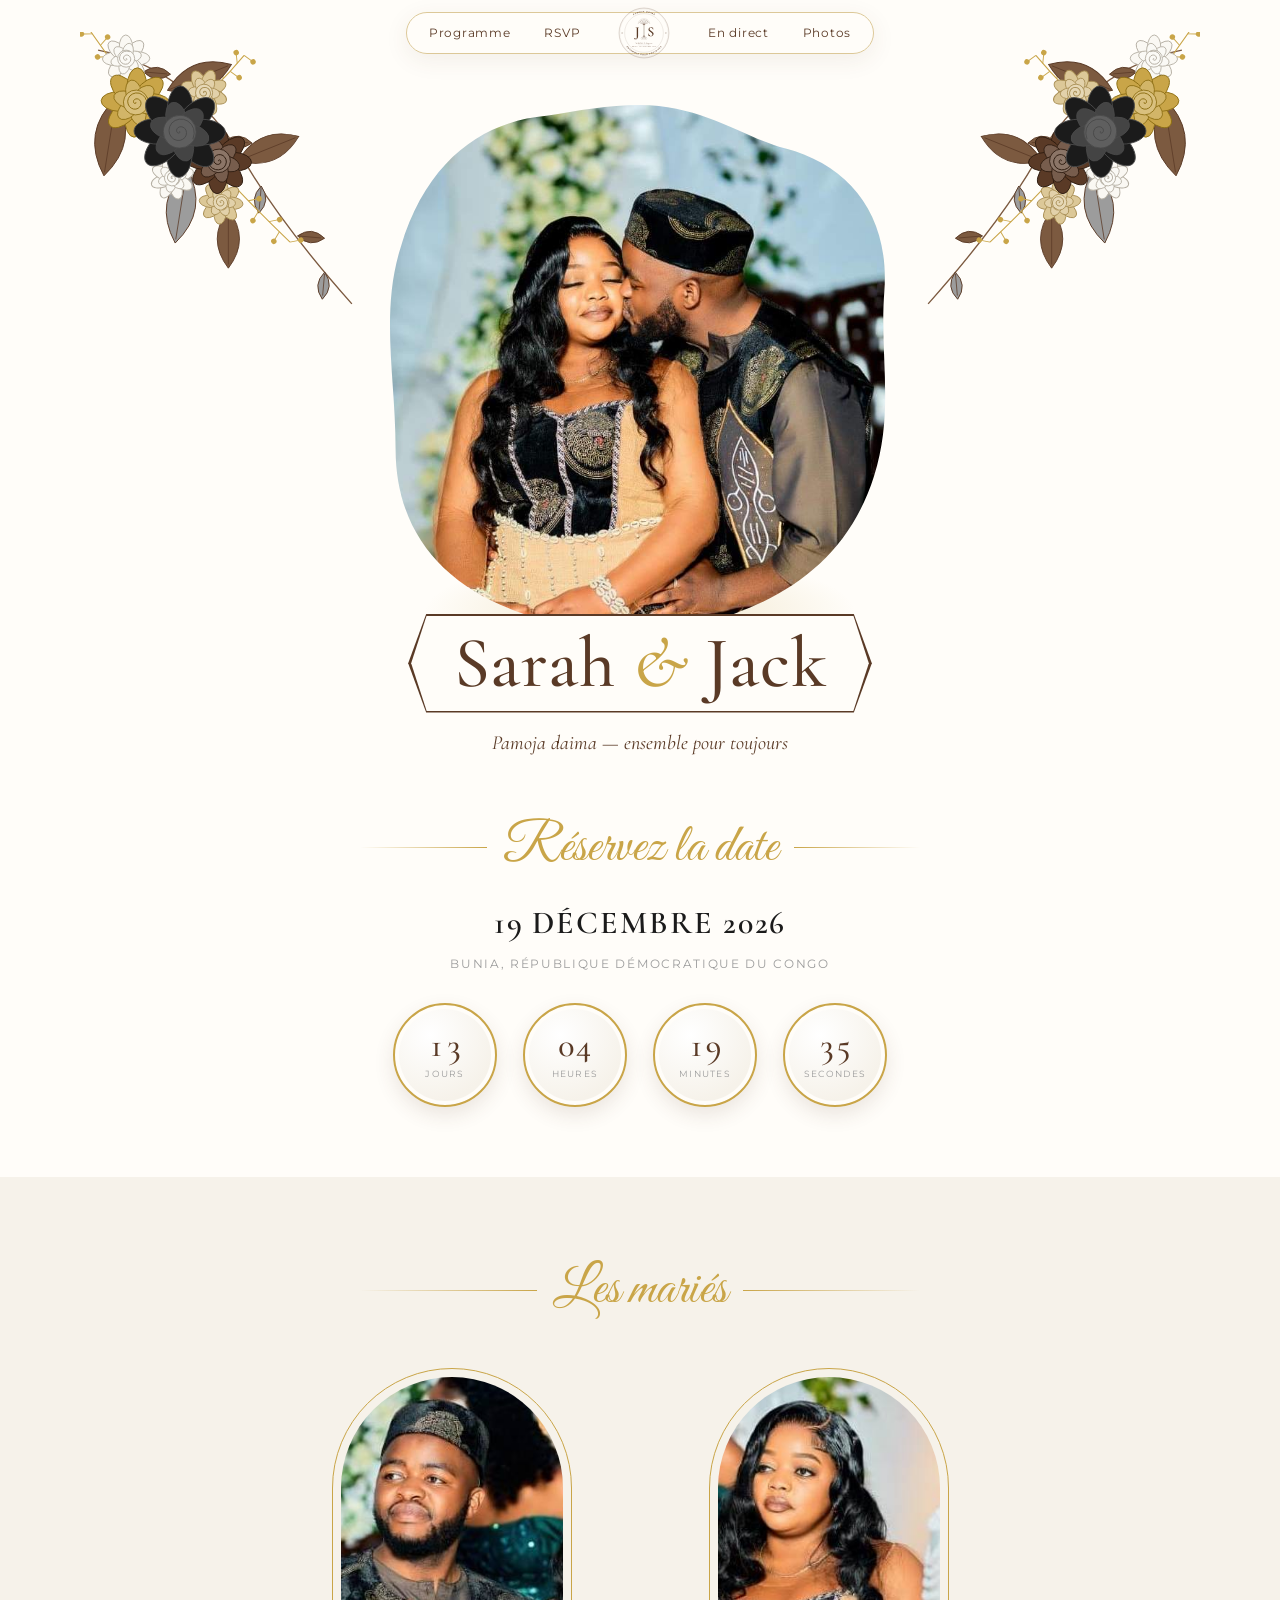
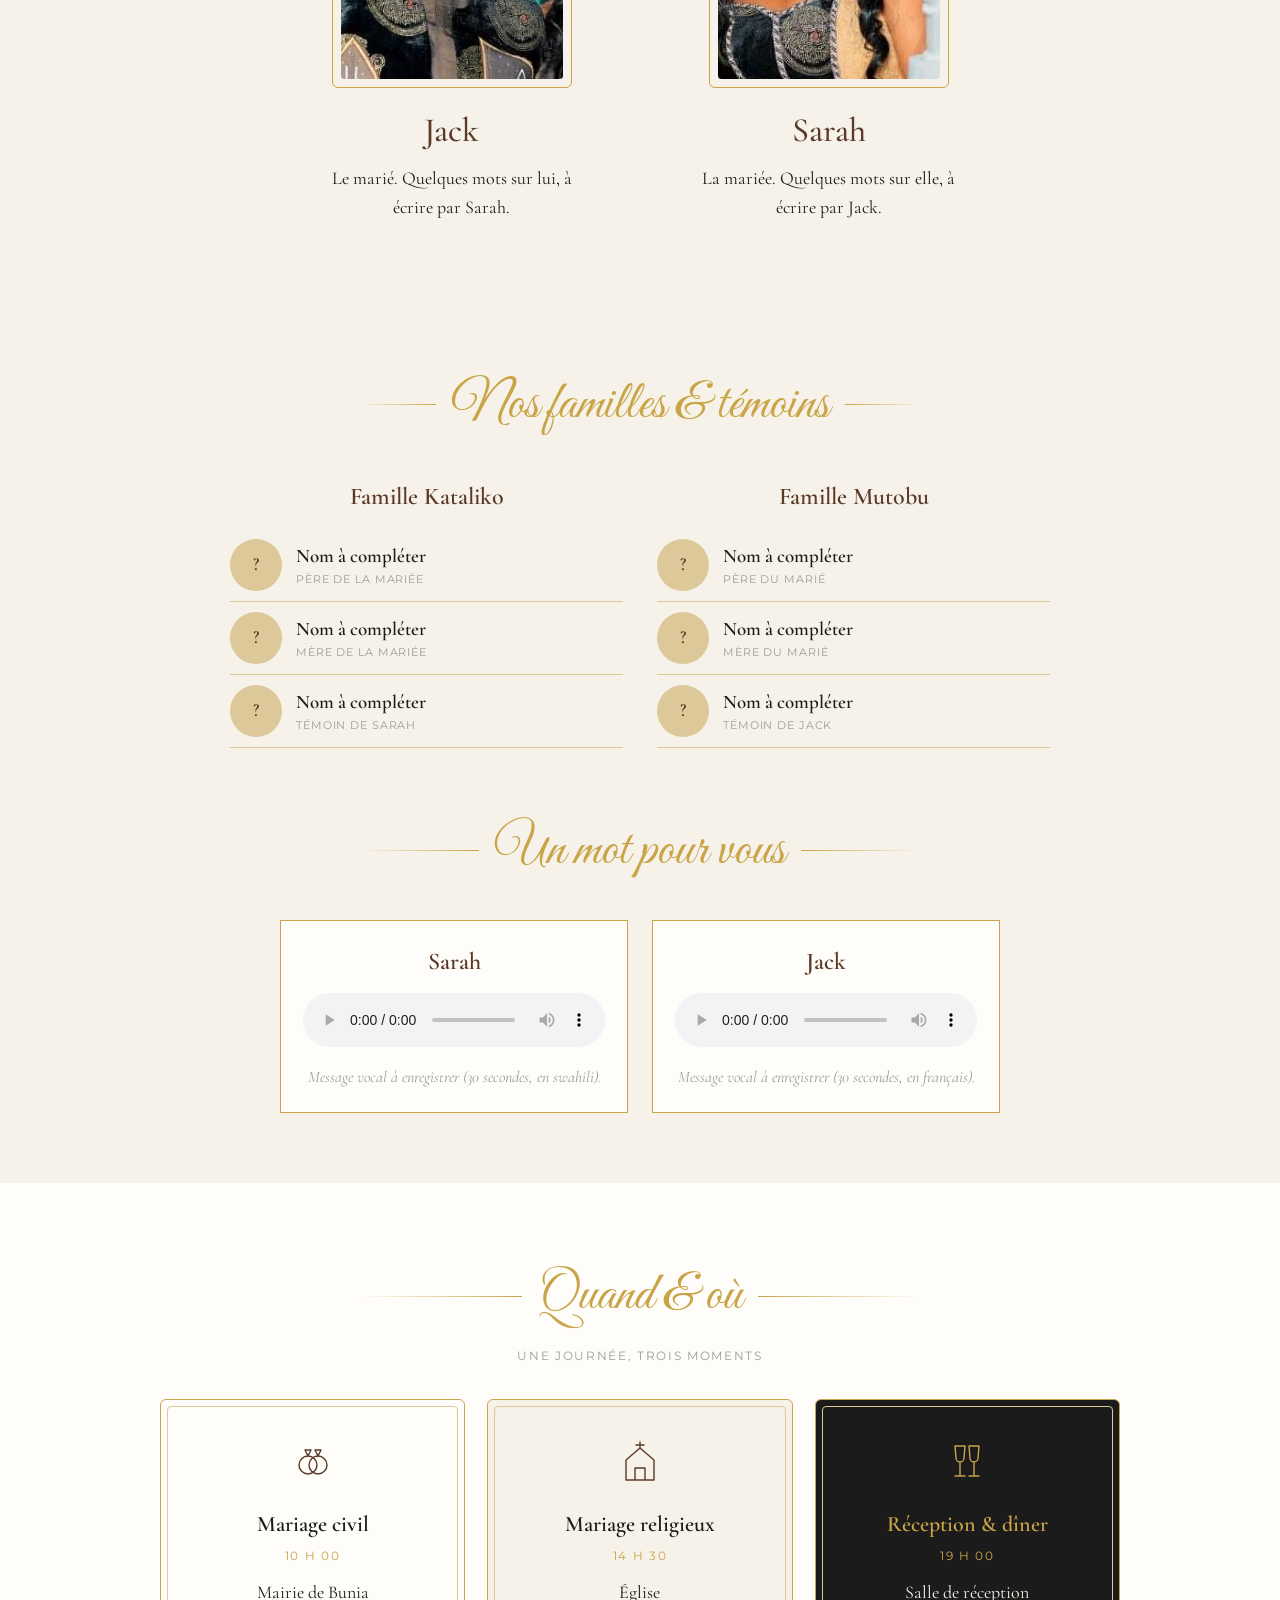
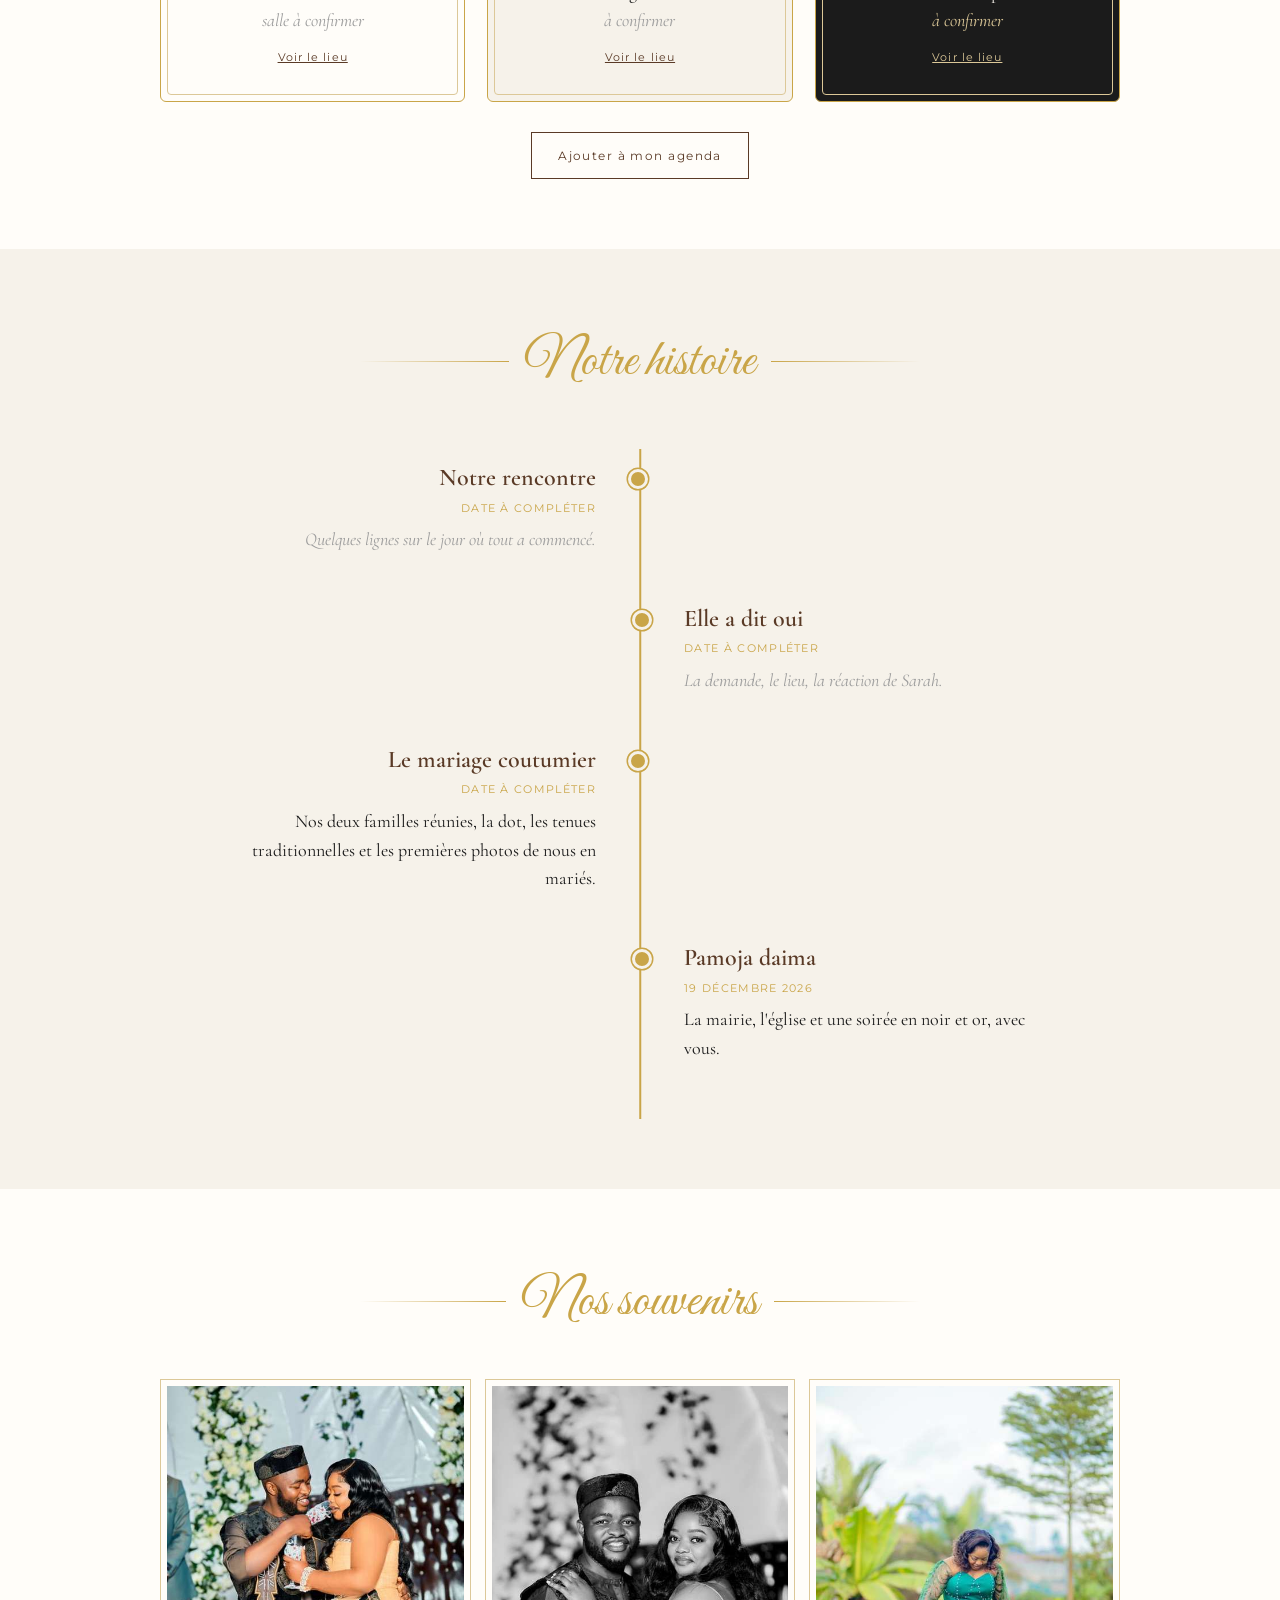
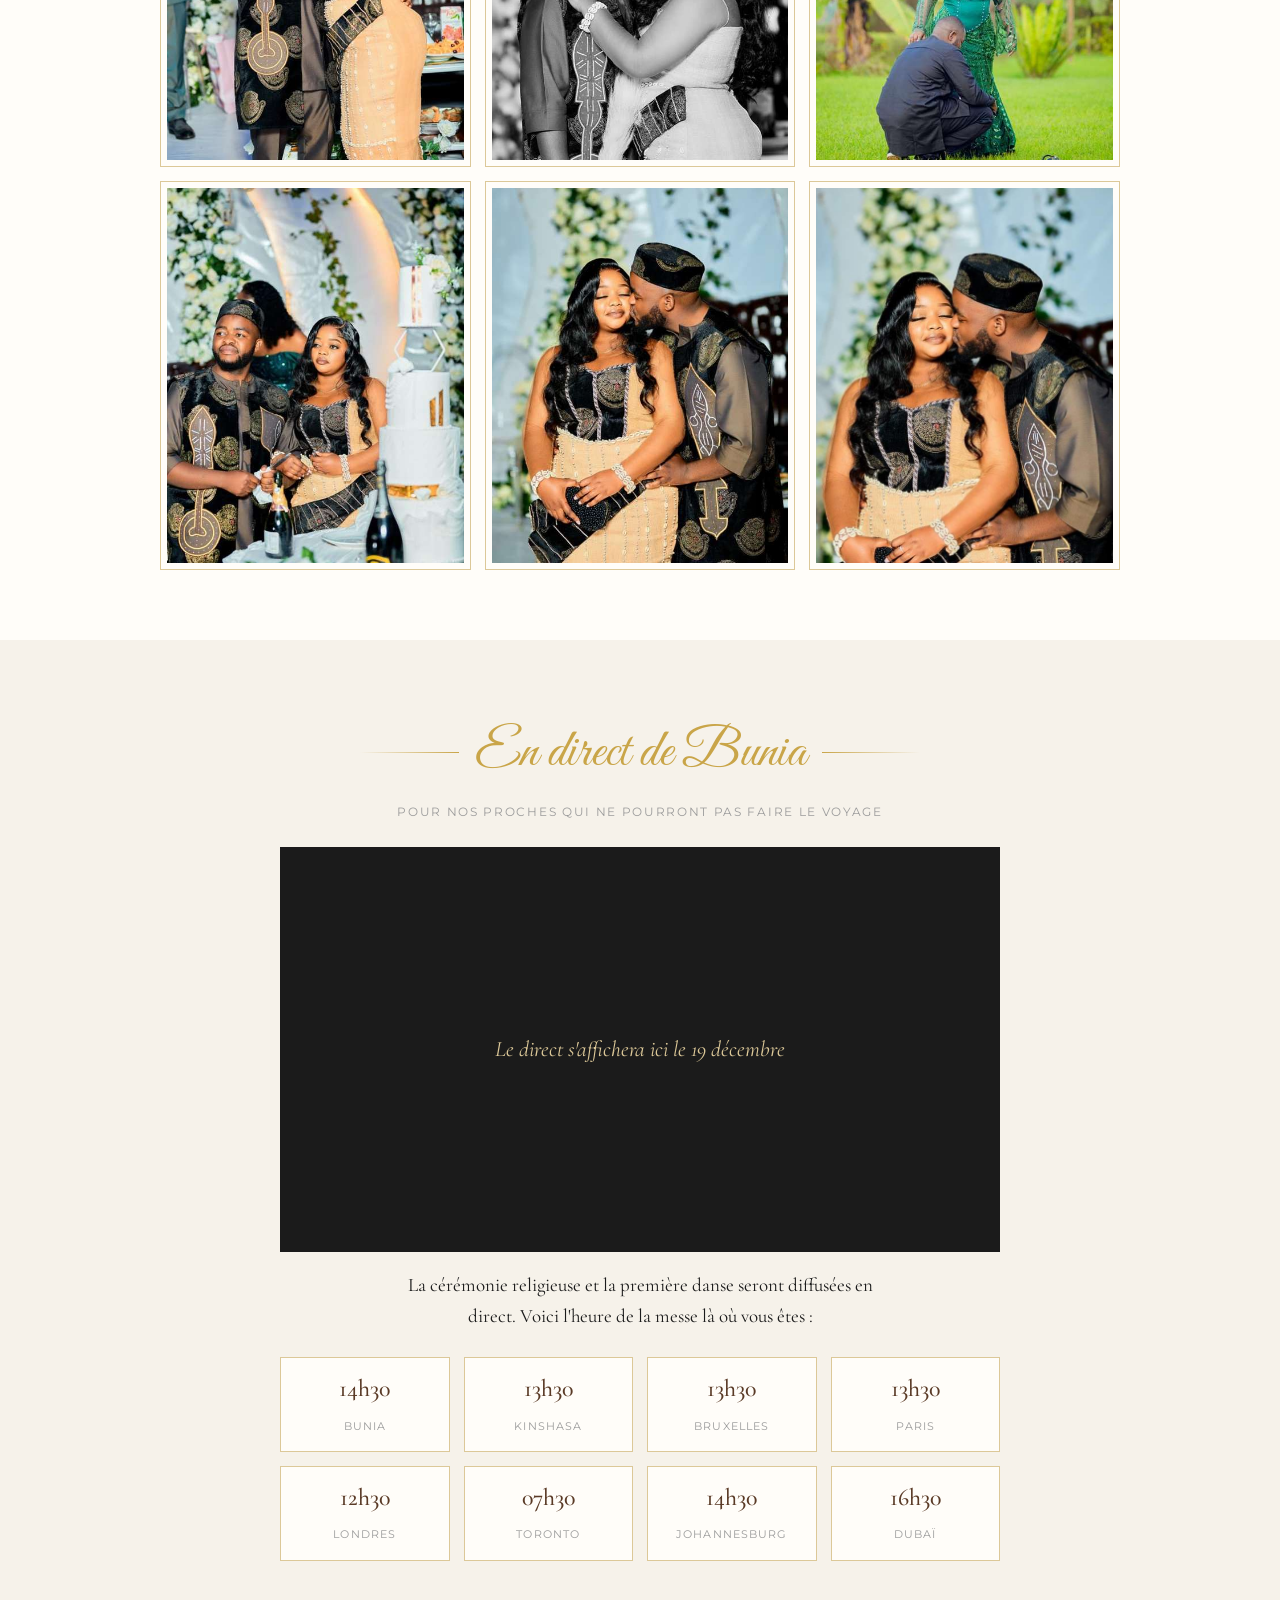
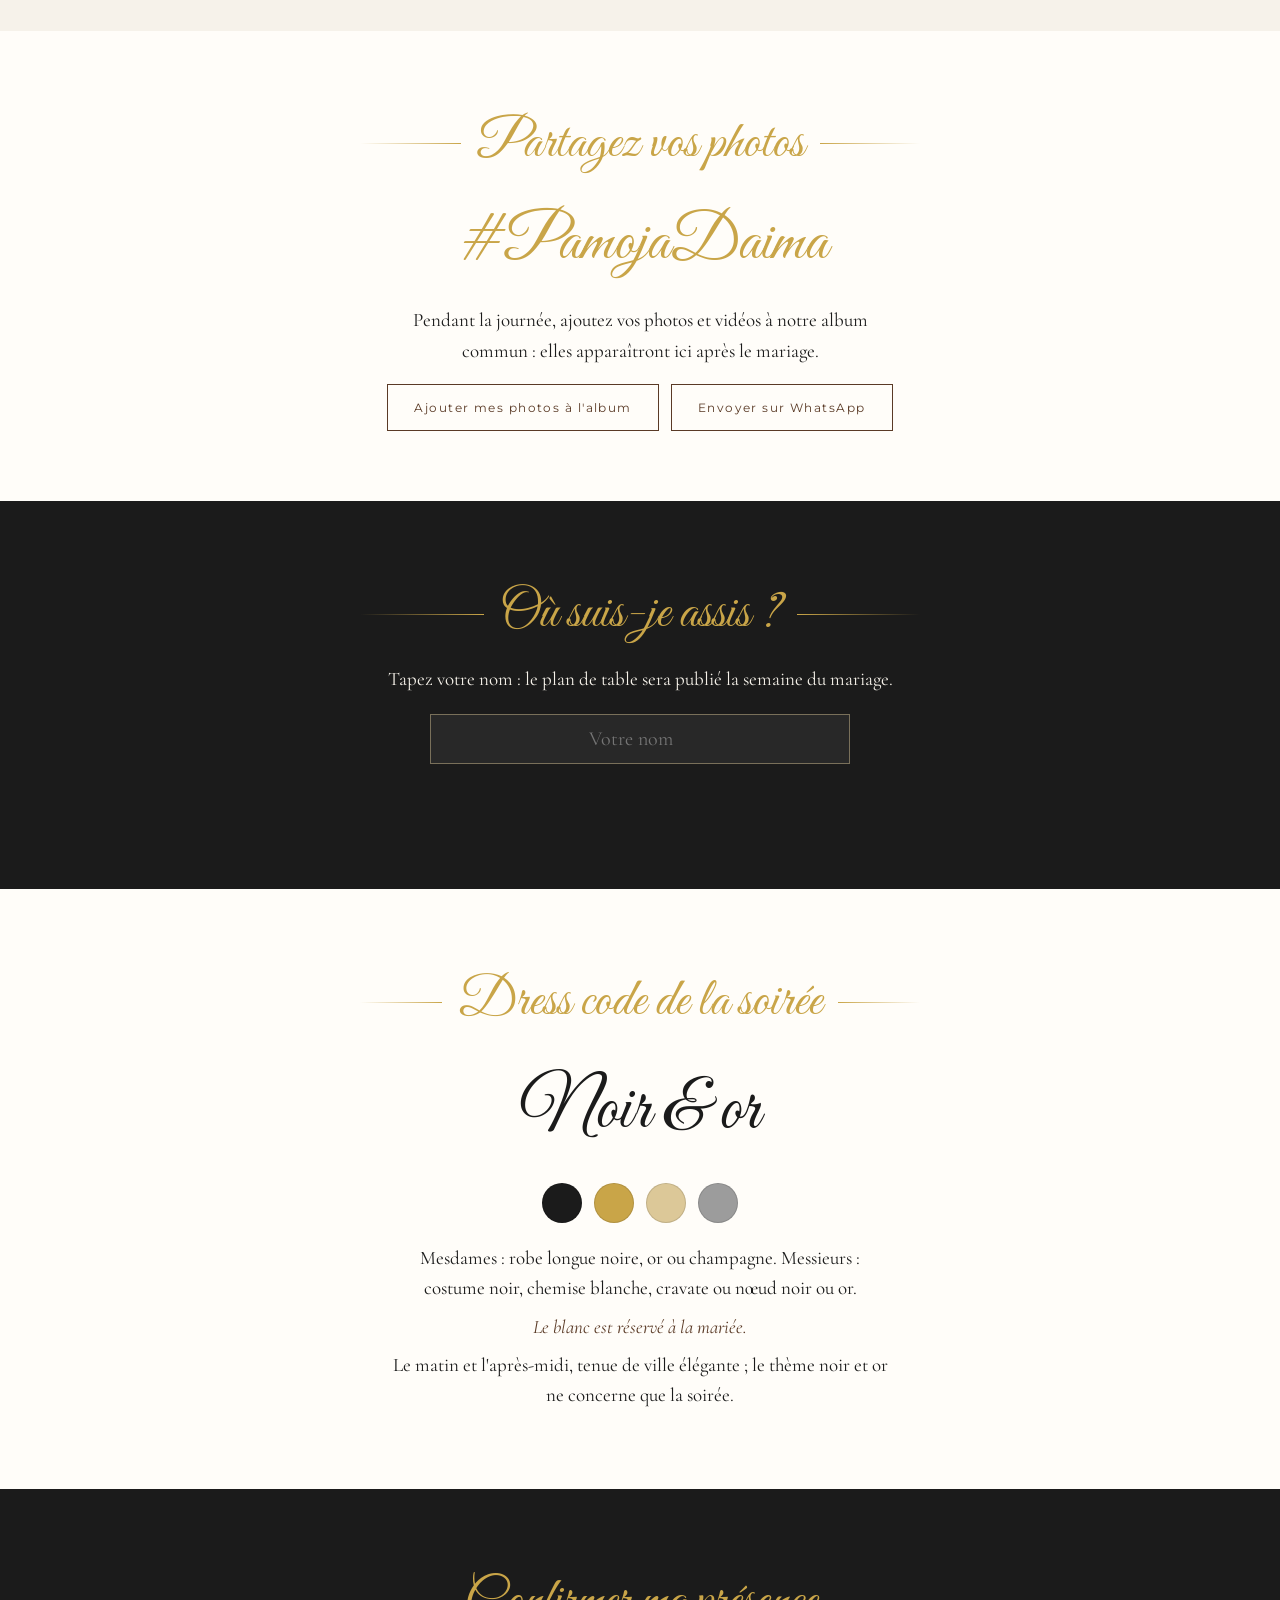
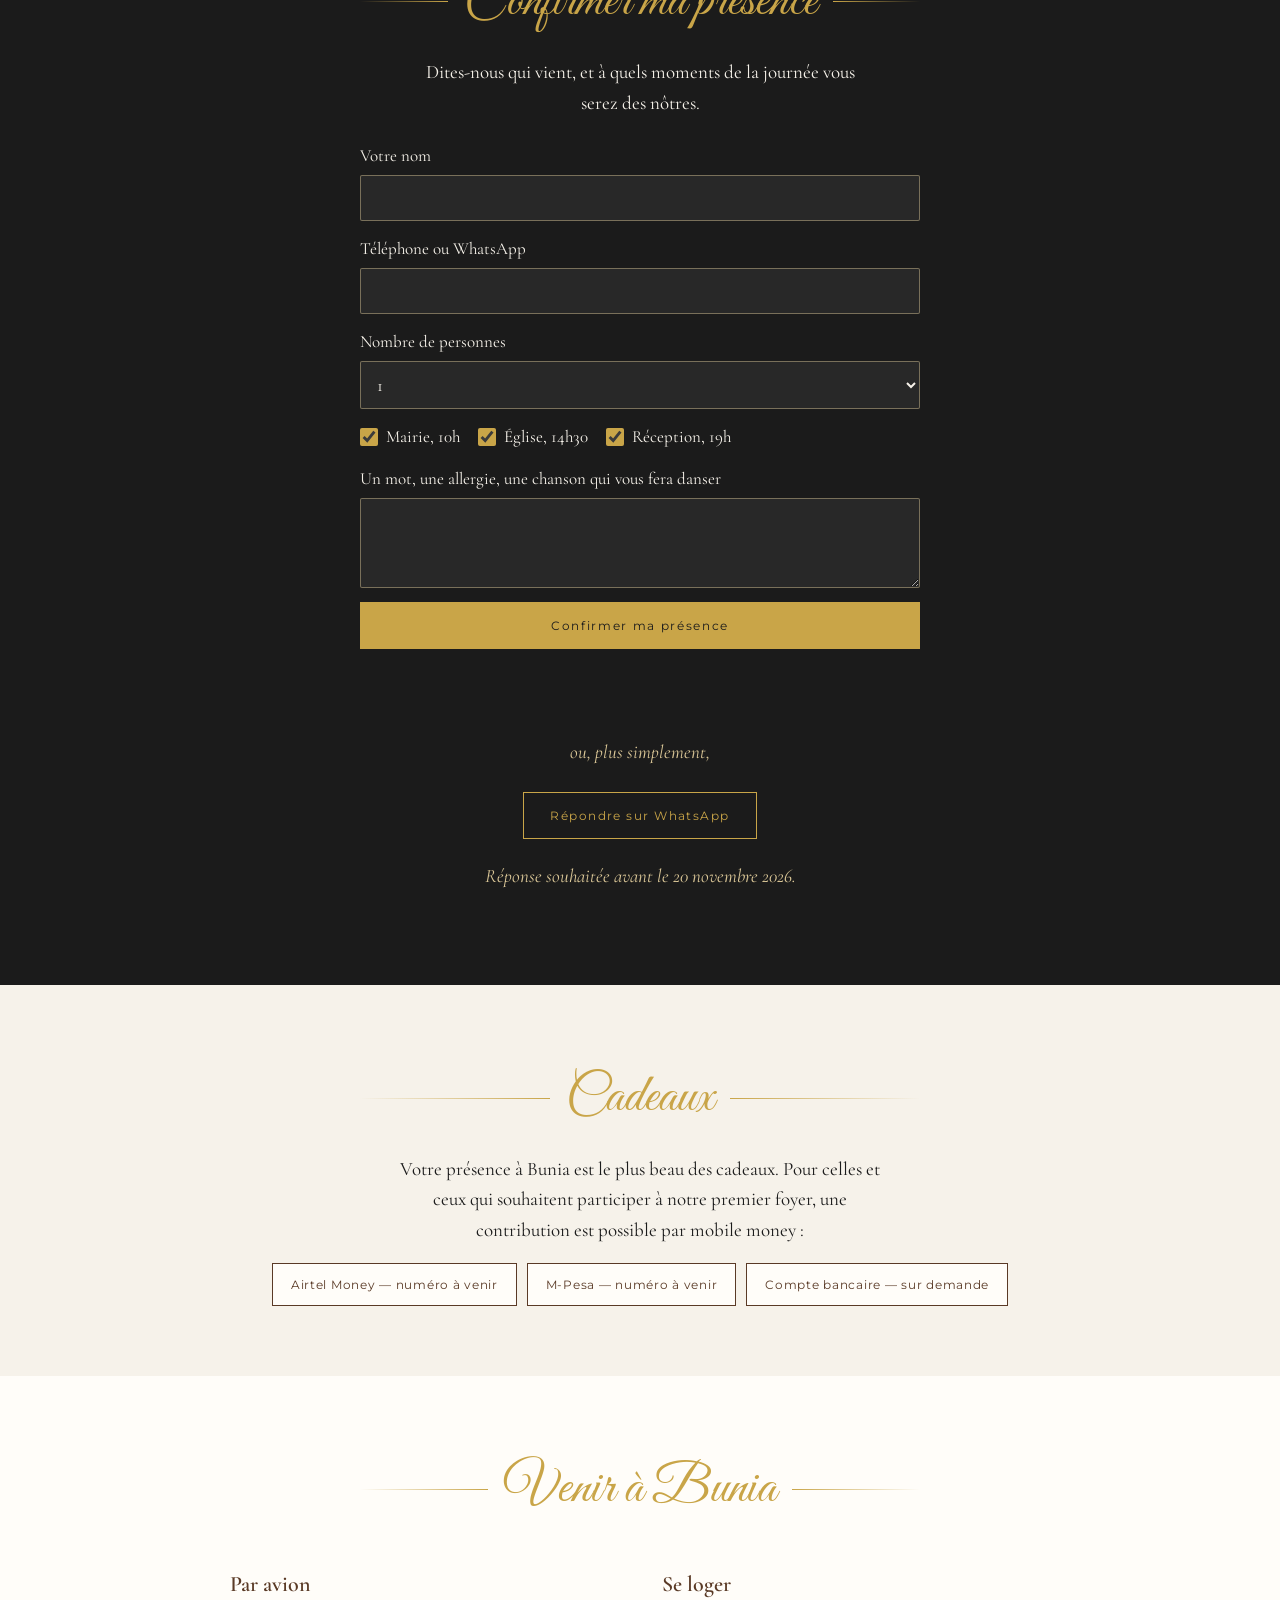
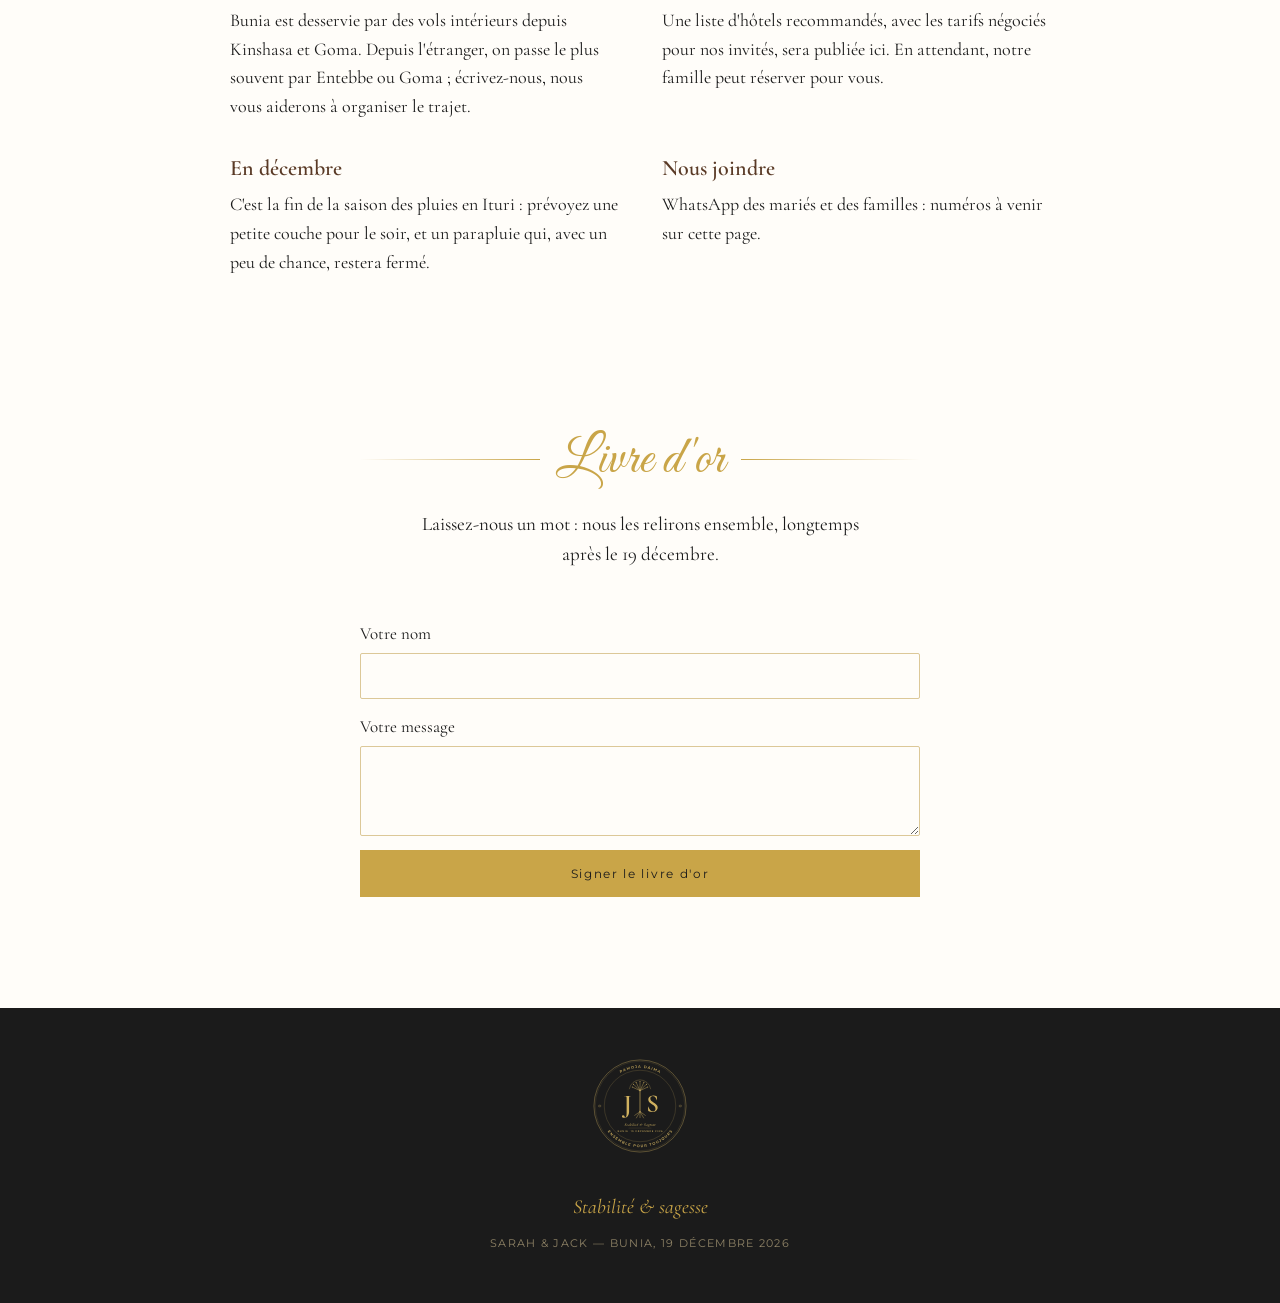
==== commit 21891ec2: "Add interactive wedding site features" ====
--- a/index.html
+++ b/index.html
@@ -125,6 +125,64 @@
   @media (max-width:640px){.infos .grille{grid-template-columns:1fr}}
   .infos h3{font-weight:600;font-size:22px;color:var(--cafe);margin-bottom:4px}
   .infos p{font-size:18px}
+
+  /* rsvp form */
+  .form{max-width:560px;margin:10px auto 0;text-align:left;display:grid;gap:14px}
+  .form label{display:grid;gap:6px;font-size:17px;color:var(--ivoire)}
+  .form input,.form select,.form textarea{font-family:'Cormorant Garamond',serif;font-size:18px;padding:11px 12px;background:rgba(255,255,255,.06);border:1px solid rgba(220,200,152,.45);color:var(--ivoire);border-radius:2px}
+  .form input:focus,.form select:focus,.form textarea:focus{outline:2px solid var(--or);outline-offset:1px}
+  .form select option{color:var(--noir)}
+  .form .moments{display:flex;flex-wrap:wrap;gap:10px 18px}
+  .form .moments label{display:flex;align-items:center;gap:8px;flex-direction:row;font-size:17px}
+  .form .moments input{accent-color:var(--or);width:18px;height:18px}
+  .form button{font-family:'Montserrat',sans-serif;font-size:12px;letter-spacing:.14em;padding:15px 34px;background:var(--or);color:var(--noir);border:1px solid var(--or);cursor:pointer;transition:background .2s}
+  .form button:hover{background:var(--champ)}
+  .form .etat{font-style:italic;color:var(--champ);min-height:1.4em}
+  .ou{margin:22px 0 8px;color:var(--champ);font-style:italic}
+  .lien{display:inline-block;font-family:'Montserrat',sans-serif;font-size:12px;letter-spacing:.12em;text-decoration:none;padding:13px 26px;border:1px solid var(--cafe);color:var(--cafe);background:var(--blanc);transition:background .2s,color .2s}
+  .lien:hover{background:var(--cafe);color:var(--blanc)}
+  .rsvp .lien{border-color:var(--or);color:var(--or);background:transparent}
+  .rsvp .lien:hover{background:var(--or);color:var(--noir)}
+
+  /* direct */
+  .direct{background:var(--ivoire);text-align:center}
+  .direct .ecran{max-width:720px;margin:26px auto 0;aspect-ratio:16/9;background:var(--noir);border:6px solid var(--noir);display:flex;align-items:center;justify-content:center;color:var(--champ);font-style:italic;font-size:22px}
+  .direct .ecran iframe{width:100%;height:100%;border:0}
+  .fuseaux{display:grid;grid-template-columns:repeat(auto-fit,minmax(140px,1fr));gap:14px;max-width:720px;margin:26px auto 0}
+  .fuseaux div{border:1px solid var(--champ);padding:12px 8px;background:var(--blanc)}
+  .fuseaux b{display:block;font-size:24px;font-weight:500;color:var(--cafe)}
+  .fuseaux span{font-family:'Montserrat',sans-serif;font-size:11px;letter-spacing:.1em;color:var(--gris)}
+
+  /* photos / familles / audio / plan / livre */
+  .centre{text-align:center}
+  .hashtag{font-family:'Great Vibes',cursive;font-size:clamp(40px,8vw,64px);color:var(--or);margin:6px 0 10px}
+  .rangée{display:flex;flex-wrap:wrap;justify-content:center;gap:12px;margin-top:18px}
+  .familles{background:var(--ivoire)}
+  .groupes{display:grid;grid-template-columns:1fr 1fr;gap:34px;max-width:820px;margin:30px auto 0}
+  @media (max-width:600px){.groupes{grid-template-columns:1fr}}
+  .groupes h3{font-weight:600;font-size:24px;color:var(--cafe);text-align:center;margin-bottom:12px}
+  .personne{display:flex;align-items:center;gap:14px;padding:10px 0;border-bottom:1px solid var(--champ)}
+  .personne i{width:52px;height:52px;border-radius:50%;background:var(--champ);flex:none;display:flex;align-items:center;justify-content:center;font-style:normal;color:var(--cafe);font-weight:600}
+  .personne b{font-weight:600} .personne small{display:block;font-family:'Montserrat',sans-serif;font-size:11px;letter-spacing:.08em;color:var(--gris)}
+  .voix{display:grid;grid-template-columns:1fr 1fr;gap:24px;max-width:720px;margin:26px auto 0}
+  @media (max-width:560px){.voix{grid-template-columns:1fr}}
+  .voix div{border:1.5px solid var(--or);padding:22px;background:var(--blanc);text-align:center}
+  .voix h3{font-weight:600;font-size:24px;color:var(--cafe)}
+  .voix audio{width:100%;margin-top:12px}
+  .voix p{font-style:italic;color:var(--gris);font-size:16px;margin-top:8px}
+  .plan{background:var(--noir);color:var(--ivoire);text-align:center}
+  .plan .orne h2{color:var(--or)}
+  .plan input{width:min(420px,90%);font-family:'Cormorant Garamond',serif;font-size:20px;padding:12px 14px;margin-top:20px;background:rgba(255,255,255,.06);border:1px solid rgba(220,200,152,.45);color:var(--ivoire);text-align:center}
+  .plan .res{margin-top:16px;font-size:26px;min-height:1.5em}
+  .plan .res b{color:var(--or);font-weight:500}
+  .livre .messages{max-width:640px;margin:24px auto 0;display:grid;gap:14px}
+  .livre .msg{border-left:2px solid var(--or);padding:8px 16px;background:var(--blanc);text-align:left}
+  .livre .msg b{color:var(--cafe);font-weight:600} .livre .msg p{font-size:18px}
+  .livre .form{margin-top:26px}
+  .livre .form label{color:var(--noir)} .livre .form input,.livre .form textarea{color:var(--noir);background:var(--blanc);border-color:var(--champ)}
+  .livre .form .etat{color:var(--cafe)}
+  .bandeau-jour{display:none;background:var(--or);color:var(--noir);text-align:center;font-family:'Montserrat',sans-serif;font-size:12px;letter-spacing:.14em;padding:10px 16px}
+  .bandeau-jour.on{display:block}
 
   footer{background:var(--noir);color:var(--champ);text-align:center;padding:50px 20px}
   footer .logo{width:96px;height:96px;margin:0 auto 14px;filter:brightness(0) saturate(100%) invert(72%) sepia(43%) saturate(447%) hue-rotate(6deg) brightness(92%) contrast(88%)}
@@ -420,13 +478,14 @@
   </clipPath>
 </svg>
 
+<div class="bandeau-jour" id="bandeauJour"></div>
 <nav aria-label="Navigation">
   <div class="pill">
-    <a href="#histoire">Notre histoire</a>
+    <a href="#programme">Programme</a>
     <a href="#rsvp">RSVP</a>
     <svg class="logo" role="img" aria-label="Monogramme J et S"><use href="#sceau"/></svg>
-    <a href="#souvenirs">Galerie</a>
-    <a href="#infos">Contact</a>
+    <a href="#direct">En direct</a>
+    <a href="#photos">Photos</a>
   </div>
 </nav>
 
@@ -464,6 +523,31 @@
         <h3>Sarah</h3>
         <p>La mariée. Quelques mots sur elle, à écrire par Jack.</p>
       </div>
+    </div>
+  </div>
+</section>
+
+<section class="familles" aria-labelledby="t-familles">
+  <div class="colonne">
+    <div class="orne"><h2 id="t-familles">Nos familles &amp; témoins</h2></div>
+    <div class="groupes">
+      <div>
+        <h3>Famille Kataliko</h3>
+        <div class="personne"><i>?</i><div><b>Nom à compléter</b><small>PÈRE DE LA MARIÉE</small></div></div>
+        <div class="personne"><i>?</i><div><b>Nom à compléter</b><small>MÈRE DE LA MARIÉE</small></div></div>
+        <div class="personne"><i>?</i><div><b>Nom à compléter</b><small>TÉMOIN DE SARAH</small></div></div>
+      </div>
+      <div>
+        <h3>Famille Mutobu</h3>
+        <div class="personne"><i>?</i><div><b>Nom à compléter</b><small>PÈRE DU MARIÉ</small></div></div>
+        <div class="personne"><i>?</i><div><b>Nom à compléter</b><small>MÈRE DU MARIÉ</small></div></div>
+        <div class="personne"><i>?</i><div><b>Nom à compléter</b><small>TÉMOIN DE JACK</small></div></div>
+      </div>
+    </div>
+    <div class="orne" style="margin-top:60px"><h2>Un mot pour vous</h2></div>
+    <div class="voix">
+      <div><h3>Sarah</h3><audio controls preload="none" src=""></audio><p>Message vocal à enregistrer (30 secondes, en swahili).</p></div>
+      <div><h3>Jack</h3><audio controls preload="none" src=""></audio><p>Message vocal à enregistrer (30 secondes, en français).</p></div>
     </div>
   </div>
 </section>
@@ -498,6 +582,7 @@
         <a href="#">Voir le lieu</a>
       </article>
     </div>
+    <p class="centre" style="margin-top:30px"><a class="lien" href="#" id="ics">Ajouter à mon agenda</a></p>
   </div>
 </section>
 
@@ -543,6 +628,37 @@
   </div>
 </section>
 
+<section class="direct" id="direct" aria-labelledby="t-direct">
+  <div class="colonne">
+    <div class="orne"><h2 id="t-direct">En direct de Bunia</h2></div>
+    <p class="sous">POUR NOS PROCHES QUI NE POURRONT PAS FAIRE LE VOYAGE</p>
+    <div class="ecran" id="ecran">Le direct s'affichera ici le 19 décembre</div>
+    <p style="max-width:52ch;margin:18px auto 0">La cérémonie religieuse et la première danse seront diffusées en direct. Voici l'heure de la messe là où vous êtes :</p>
+    <div class="fuseaux" id="fuseaux"></div>
+  </div>
+</section>
+
+<section id="photos" aria-labelledby="t-photos">
+  <div class="colonne centre">
+    <div class="orne"><h2 id="t-photos">Partagez vos photos</h2></div>
+    <p class="hashtag">#PamojaDaima</p>
+    <p style="max-width:52ch;margin:0 auto">Pendant la journée, ajoutez vos photos et vidéos à notre album commun : elles apparaîtront ici après le mariage.</p>
+    <div class="rangée">
+      <a class="lien" href="#" id="lienAlbum">Ajouter mes photos à l'album</a>
+      <a class="lien" href="https://wa.me/243000000000?text=Voici%20mes%20photos%20du%20mariage%20%23PamojaDaima">Envoyer sur WhatsApp</a>
+    </div>
+  </div>
+</section>
+
+<section class="plan" id="plan" aria-labelledby="t-plan">
+  <div class="colonne">
+    <div class="orne"><h2 id="t-plan">Où suis-je assis ?</h2></div>
+    <p>Tapez votre nom : le plan de table sera publié la semaine du mariage.</p>
+    <input type="search" id="cherche" placeholder="Votre nom" aria-label="Votre nom" autocomplete="off">
+    <p class="res" id="resPlan"></p>
+  </div>
+</section>
+
 <section class="dress" aria-labelledby="t-dress">
   <div class="orne"><h2 id="t-dress">Dress code de la soirée</h2></div>
   <p class="grand">Noir &amp; or</p>
@@ -554,8 +670,22 @@
 
 <section class="rsvp" id="rsvp" aria-labelledby="t-rsvp">
   <div class="orne"><h2 id="t-rsvp">Confirmer ma présence</h2></div>
-  <p>Un message suffit : dites-nous qui vient, et à quels moments de la journée vous serez des nôtres.</p>
-  <a class="bouton" href="https://wa.me/243000000000?text=Bonjour%20Sarah%20et%20Jack%2C%20je%20confirme%20ma%20pr%C3%A9sence%20le%2019%20d%C3%A9cembre.%20Nous%20serons%20...%20personne(s).">Répondre sur WhatsApp</a>
+  <p>Dites-nous qui vient, et à quels moments de la journée vous serez des nôtres.</p>
+  <form class="form" id="rsvpForm" novalidate>
+    <label>Votre nom<input name="nom" required autocomplete="name"></label>
+    <label>Téléphone ou WhatsApp<input name="tel" type="tel" autocomplete="tel"></label>
+    <label>Nombre de personnes<select name="nombre"><option>1</option><option>2</option><option>3</option><option>4</option><option>5 ou plus</option></select></label>
+    <div class="moments">
+      <label><input type="checkbox" name="moments" value="Mairie" checked>Mairie, 10h</label>
+      <label><input type="checkbox" name="moments" value="Église" checked>Église, 14h30</label>
+      <label><input type="checkbox" name="moments" value="Réception" checked>Réception, 19h</label>
+    </div>
+    <label>Un mot, une allergie, une chanson qui vous fera danser<textarea name="message" rows="3"></textarea></label>
+    <button type="submit">Confirmer ma présence</button>
+    <p class="etat" id="rsvpEtat" aria-live="polite"></p>
+  </form>
+  <p class="ou">ou, plus simplement,</p>
+  <a class="lien" href="https://wa.me/243000000000?text=Bonjour%20Sarah%20et%20Jack%2C%20je%20confirme%20ma%20pr%C3%A9sence%20le%2019%20d%C3%A9cembre.%20Nous%20serons%20...%20personne(s).">Répondre sur WhatsApp</a>
   <p class="delai" style="margin-top:22px">Réponse souhaitée avant le 20 novembre 2026.</p>
 </section>
 
@@ -577,6 +707,20 @@
   </div>
 </section>
 
+<section class="livre centre" id="livre" aria-labelledby="t-livre">
+  <div class="colonne">
+    <div class="orne"><h2 id="t-livre">Livre d'or</h2></div>
+    <p style="max-width:52ch;margin:0 auto">Laissez-nous un mot : nous les relirons ensemble, longtemps après le 19 décembre.</p>
+    <div class="messages" id="messages"></div>
+    <form class="form" id="livreForm" novalidate>
+      <label>Votre nom<input name="nom" required></label>
+      <label>Votre message<textarea name="message" rows="3" required></textarea></label>
+      <button type="submit">Signer le livre d'or</button>
+      <p class="etat" id="livreEtat" aria-live="polite"></p>
+    </form>
+  </div>
+</section>
+
 <footer>
   <svg class="logo" role="img" aria-label="Sceau J et S"><use href="#sceau"/></svg>
   <p class="devise">Stabilité &amp; sagesse</p>
@@ -584,6 +728,15 @@
 </footer>
 
 <script>
+/* ====== À COMPLÉTER PAR LES MARIÉS ====== */
+var CONFIG = {
+  appsScript: "",                 // URL du script Google (voir rsvp_google_script.gs) : reçoit RSVP et livre d'or
+  youtube: "",                    // ex. "https://www.youtube.com/embed/XXXXXXXX" (diffusion en direct)
+  album: "",                      // lien de l'album partagé (Google Photos)
+  planCSV: "",                    // lien CSV publié de la feuille "Plan de table" (colonnes : nom, table)
+  plan: [ /* ou directement ici : ["Nom Prénom","Table 1"], ... */ ]
+};
+/* ======================================== */
 (function(){
   var cible=new Date("2026-12-19T10:00:00+02:00").getTime();
   var j=document.getElementById("cj"),h=document.getElementById("ch"),m=document.getElementById("cm"),s=document.getElementById("cs");
@@ -593,6 +746,56 @@
     j.textContent=Math.floor(d/864e5);h.textContent=pad(Math.floor(d/36e5)%24);m.textContent=pad(Math.floor(d/6e4)%60);s.textContent=pad(Math.floor(d/1e3)%60);
     setTimeout(tic,1000)}
   tic();
+
+  /* --- le jour J et après : la page change --- */
+  var now=Date.now(), jourJ=new Date("2026-12-19T00:00:00+02:00").getTime(), fin=new Date("2026-12-20T06:00:00+02:00").getTime();
+  var bj=document.getElementById("bandeauJour");
+  function momentActuel(){
+    var t=Date.now();
+    if(t<new Date("2026-12-19T10:00:00+02:00"))return "Ce matin : mariage civil à 10h";
+    if(t<new Date("2026-12-19T14:30:00+02:00"))return "Maintenant : mairie. Ensuite : église à 14h30";
+    if(t<new Date("2026-12-19T19:00:00+02:00"))return "Maintenant : église. Ensuite : réception à 19h";
+    return "Maintenant : réception. Dress code noir et or";
+  }
+  if(now>=jourJ && now<fin){bj.textContent="C'EST AUJOURD'HUI — "+momentActuel().toUpperCase();bj.classList.add("on");}
+  if(now>=fin){var ans=Math.floor((now-jourJ)/(365.25*864e5));
+    document.getElementById("compte").innerHTML="<p class='script' style='font-size:44px;color:var(--or)'>"+(ans>=1?"Mariés depuis "+ans+" an"+(ans>1?"s":""):"Mariés")+"</p>";}
+
+  /* --- agenda (.ics) --- */
+  document.getElementById("ics").addEventListener("click",function(e){e.preventDefault();
+    function ev(t,deb,finh,lieu){return ["BEGIN:VEVENT","UID:"+t.replace(/\W/g,"")+"@sarahetjack","DTSTAMP:20260901T000000Z","DTSTART;TZID=Africa/Lubumbashi:20261219T"+deb,"DTEND;TZID=Africa/Lubumbashi:20261219T"+finh,"SUMMARY:Mariage de Sarah & Jack — "+t,"LOCATION:"+lieu,"BEGIN:VALARM","TRIGGER:-PT2H","ACTION:DISPLAY","DESCRIPTION:"+t,"END:VALARM","END:VEVENT"].join("\r\n")}
+    var ics=["BEGIN:VCALENDAR","VERSION:2.0","PRODID:-//Sarah & Jack//FR",ev("Mariage civil","100000","113000","Mairie de Bunia"),ev("Mariage religieux","143000","163000","Église, Bunia"),ev("Réception","190000","235900","Salle de réception, Bunia"),"END:VCALENDAR"].join("\r\n");
+    var a=document.createElement("a");a.href=URL.createObjectURL(new Blob([ics],{type:"text/calendar"}));a.download="mariage-sarah-jack.ics";a.click();});
+
+  /* --- fuseaux horaires (messe 14h30 heure de Bunia) --- */
+  var messe=new Date("2026-12-19T14:30:00+02:00"), villes=[["Bunia","Africa/Lubumbashi"],["Kinshasa","Africa/Kinshasa"],["Bruxelles","Europe/Brussels"],["Paris","Europe/Paris"],["Londres","Europe/London"],["Toronto","America/Toronto"],["Johannesburg","Africa/Johannesburg"],["Dubaï","Asia/Dubai"]];
+  document.getElementById("fuseaux").innerHTML=villes.map(function(v){try{var h=new Intl.DateTimeFormat("fr-FR",{hour:"2-digit",minute:"2-digit",timeZone:v[1]}).format(messe);return "<div><b>"+h.replace(":","h")+"</b><span>"+v[0].toUpperCase()+"</span></div>"}catch(e){return ""}}).join("");
+  if(CONFIG.youtube){document.getElementById("ecran").innerHTML='<iframe src="'+CONFIG.youtube+'" allow="autoplay; encrypted-media" allowfullscreen title="Diffusion en direct"></iframe>'}
+  if(CONFIG.album){document.getElementById("lienAlbum").href=CONFIG.album}
+
+  /* --- plan de table --- */
+  var plan=CONFIG.plan.slice();
+  function normal(t){return t.normalize("NFD").replace(/[\u0300-\u036f]/g,"").toLowerCase().trim()}
+  if(CONFIG.planCSV){fetch(CONFIG.planCSV).then(function(r){return r.text()}).then(function(t){plan=t.split(/\r?\n/).slice(1).map(function(l){var c=l.split(",");return [c[0],c[1]]}).filter(function(x){return x[0]&&x[1]})}).catch(function(){})}
+  document.getElementById("cherche").addEventListener("input",function(){var q=normal(this.value),r=document.getElementById("resPlan");
+    if(q.length<3){r.textContent="";return}
+    if(!plan.length){r.textContent="Le plan de table n'est pas encore publié.";return}
+    var hits=plan.filter(function(p){return normal(p[0]).indexOf(q)>-1}).slice(0,3);
+    if(!hits.length){r.textContent="Nom introuvable : demandez à l'accueil, on vous attend.";return}
+    r.replaceChildren();hits.forEach(function(p,i){if(i)r.appendChild(document.createElement("br"));r.appendChild(document.createTextNode(p[0]+" : "));var b=document.createElement("b");b.textContent=p[1];r.appendChild(b)});});
+
+  /* --- RSVP et livre d'or vers Google Sheets --- */
+  function envoyer(form,etat,type,apres){form.addEventListener("submit",function(e){e.preventDefault();
+    var d=new FormData(form),o={type:type,date:new Date().toISOString()};d.forEach(function(v,k){o[k]=o[k]?o[k]+", "+v:v});
+    if(!o.nom){etat.textContent="Votre nom nous manque.";return}
+    if(!CONFIG.appsScript){etat.textContent="Merci ! Le formulaire sera activé très bientôt ; en attendant, écrivez-nous sur WhatsApp.";return}
+    etat.textContent="Envoi…";
+    fetch(CONFIG.appsScript,{method:"POST",mode:"no-cors",headers:{"Content-Type":"text/plain"},body:JSON.stringify(o)}).then(function(){etat.textContent="C'est noté, merci "+o.nom+" !";form.reset();if(apres)apres(o)}).catch(function(){etat.textContent="L'envoi a échoué : réessayez ou écrivez-nous sur WhatsApp."})})}
+  envoyer(document.getElementById("rsvpForm"),document.getElementById("rsvpEtat"),"rsvp");
+  var boite=document.getElementById("messages");
+  function afficher(list){boite.replaceChildren();list.forEach(function(m){var d=document.createElement("div"),b=document.createElement("b"),p=document.createElement("p");d.className="msg";b.textContent=m.nom||"";p.textContent=m.message||"";d.appendChild(b);d.appendChild(p);boite.appendChild(d)})}
+  envoyer(document.getElementById("livreForm"),document.getElementById("livreEtat"),"livre",function(o){afficher([{nom:o.nom,message:o.message}].concat(Array.from(boite.querySelectorAll(".msg")).map(function(x){return {nom:x.querySelector("b").textContent,message:x.querySelector("p").textContent}})))});
+  if(CONFIG.appsScript){fetch(CONFIG.appsScript+"?type=livre").then(function(r){return r.json()}).then(function(j){if(j&&j.length)afficher(j)}).catch(function(){})}
 })();
 </script>
 </body>
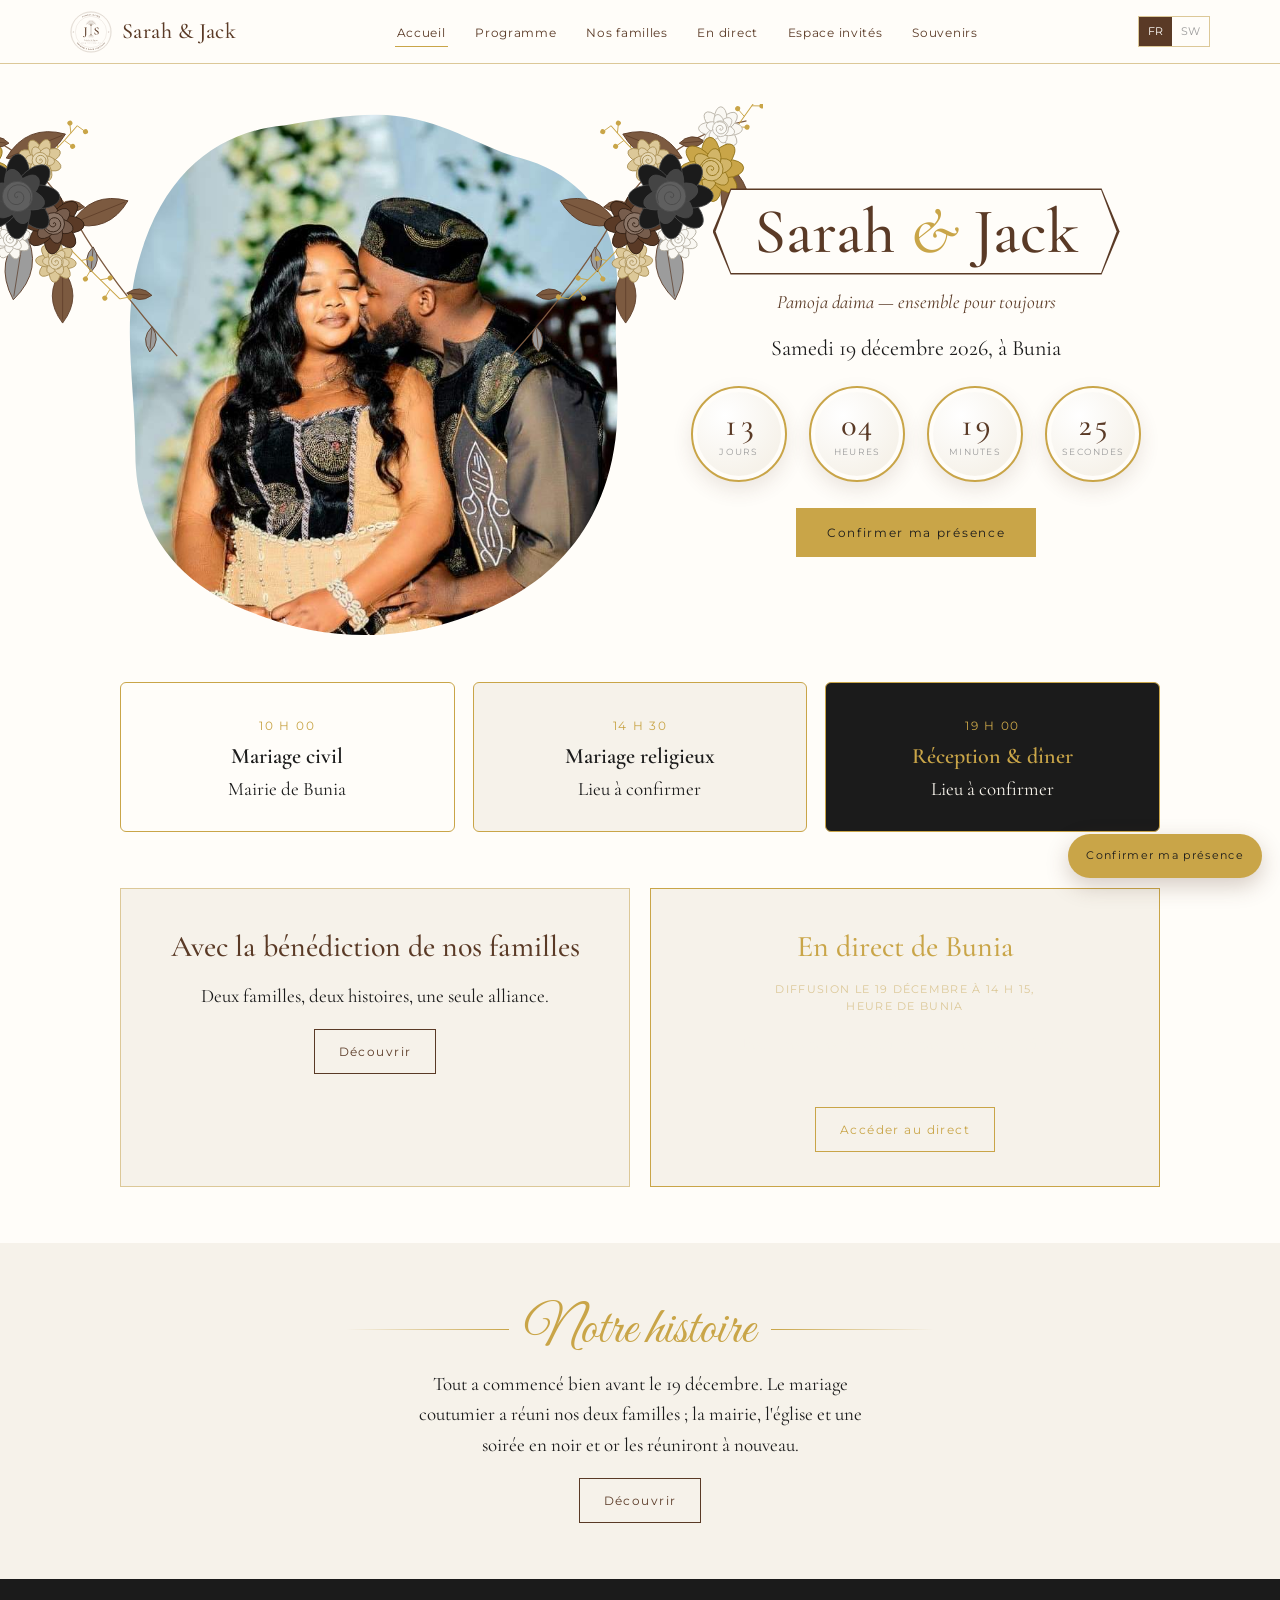
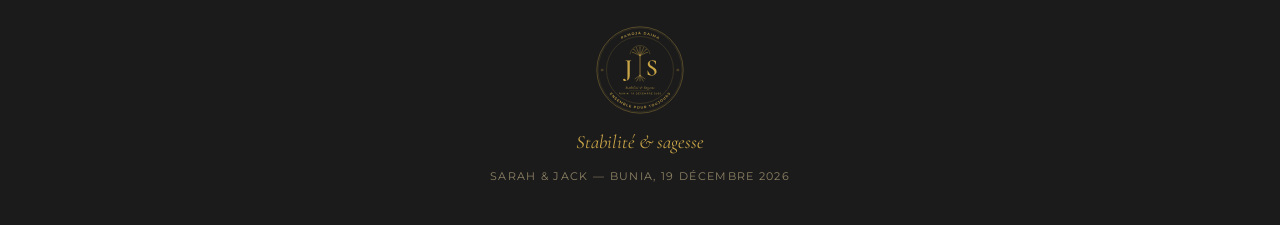
==== commit 2e095e29: "Keep mobile Plus navigation visible" ====
--- a/index.html
+++ b/index.html
@@ -1,802 +1,114 @@
 <!DOCTYPE html>
-<html lang="fr">
+<html lang="fr" data-racine=".">
 <head>
 <meta charset="UTF-8">
-<meta name="viewport" content="width=device-width, initial-scale=1.0">
-<title>Sarah &amp; Jack — 19 décembre 2026 — Bunia</title>
+<meta name="viewport" content="width=device-width, initial-scale=1.0, viewport-fit=cover">
+<title>Accueil — Sarah &amp; Jack, 19 décembre 2026</title>
+<meta name="description" content="Mariage de Sarah et Jack, Bunia, 19 décembre 2026. Pamoja daima.">
+<link rel="icon" href="./assets/images/logo/favicon.png">
+<link rel="manifest" href="./manifest.webmanifest">
+<meta name="theme-color" content="#1B1B1B">
 <link rel="preconnect" href="https://fonts.googleapis.com">
 <link href="https://fonts.googleapis.com/css2?family=Cormorant+Garamond:ital,wght@0,400;0,500;0,600;1,400;1,500&family=Great+Vibes&family=Montserrat:wght@400;500;600&display=swap" rel="stylesheet">
-<style>
-  :root{--noir:#1B1B1B;--or:#C9A548;--champ:#DCC898;--ivoire:#F6F2EA;--cafe:#5A3A26;--gris:#9C9C9C;--blanc:#FFFDF9}
-  *{margin:0;padding:0;box-sizing:border-box}
-  html{scroll-behavior:smooth}
-  body{font-family:'Cormorant Garamond',Georgia,serif;font-size:19px;line-height:1.6;color:var(--noir);background:var(--blanc);overflow-x:hidden}
-  .script{font-family:'Great Vibes',cursive;font-weight:400}
-  .sans{font-family:'Montserrat',Arial,sans-serif}
-  a{color:inherit}
-  a:focus-visible,button:focus-visible{outline:2px solid var(--or);outline-offset:3px}
-
-  /* nav pill */
-  nav{position:sticky;top:12px;z-index:10;display:flex;justify-content:center;padding:0 16px}
-  nav .pill{display:flex;align-items:center;gap:clamp(14px,3vw,34px);background:rgba(255,253,249,.94);border:1px solid var(--champ);border-radius:999px;padding:8px 22px;box-shadow:0 6px 24px rgba(90,58,38,.08)}
-  nav a{font-family:'Montserrat',sans-serif;font-size:12px;letter-spacing:.06em;text-decoration:none;color:var(--cafe)}
-  nav .logo{width:52px;height:52px;margin:-14px 4px}
-  @media (max-width:520px){nav .pill{gap:12px;padding:6px 14px} nav a{font-size:11px} nav .logo{width:44px;height:44px}}
-
-  /* hero */
-  .hero{position:relative;text-align:center;padding:34px 20px 20px;max-width:1080px;margin:0 auto}
-  .hero .spray{position:absolute;width:clamp(150px,26vw,290px);height:clamp(150px,26vw,290px);top:-10px;pointer-events:none}
-  .hero .spray.g{left:-20px}
-  .hero .spray.d{right:-20px;transform:scaleX(-1)}
-  .hero .photo{position:relative;width:min(520px,88vw);margin:18px auto 0}
-  .hero .photo img{width:100%;display:block;clip-path:url(#tache)}
-  .hero .photo::after{content:"";position:absolute;inset:auto 8% -6% 8%;height:22%;background:radial-gradient(ellipse at center,rgba(201,165,72,.28),transparent 70%);z-index:-1}
-  .bandeau{display:inline-block;margin:-26px auto 0;position:relative;background:var(--cafe);padding:1.5px;clip-path:polygon(18px 0,calc(100% - 18px) 0,100% 50%,calc(100% - 18px) 100%,18px 100%,0 50%)}
-  .bandeau .in{background:var(--blanc);padding:10px 44px;clip-path:polygon(17px 0,calc(100% - 17px) 0,calc(100% - 1.5px) 50%,calc(100% - 17px) 100%,17px 100%,1.5px 50%)}
-  .bandeau h1{font-weight:500;font-size:clamp(40px,8vw,72px);line-height:1.05;color:var(--cafe);letter-spacing:.01em}
-  .bandeau h1 span{color:var(--or);font-style:italic}
-  .devise{margin-top:14px;font-style:italic;color:var(--cafe);font-size:20px}
-
-  /* ornament rule */
-  .orne{display:flex;align-items:center;justify-content:center;gap:16px;margin:0 auto 6px;max-width:560px}
-  .orne::before,.orne::after{content:"";flex:1;height:1px;background:linear-gradient(90deg,transparent,var(--or));}
-  .orne::after{background:linear-gradient(90deg,var(--or),transparent)}
-  .orne h2{font-family:'Great Vibes',cursive;font-weight:400;font-size:clamp(38px,7vw,54px);color:var(--or);white-space:nowrap}
-
-  section{padding:70px 20px}
-  .colonne{max-width:960px;margin:0 auto}
-  .sous{font-family:'Montserrat',sans-serif;font-size:12px;letter-spacing:.14em;color:var(--gris);text-align:center}
-
-  /* save the date */
-  .date{text-align:center;padding-top:26px}
-  .date .jour{font-size:clamp(24px,4.5vw,32px);font-weight:600;letter-spacing:.06em;color:var(--noir);margin-top:6px}
-  .compte{display:flex;justify-content:center;gap:clamp(10px,3vw,26px);margin-top:30px;flex-wrap:wrap}
-  .compte div{width:clamp(74px,18vw,104px);height:clamp(74px,18vw,104px);border-radius:50%;border:2px solid var(--or);background:radial-gradient(circle at 35% 30%,#fff,var(--ivoire) 70%);display:flex;flex-direction:column;justify-content:center;align-items:center;box-shadow:inset 0 0 0 4px var(--blanc),0 8px 20px rgba(90,58,38,.12)}
-  .compte b{font-size:clamp(24px,5vw,34px);font-weight:500;color:var(--cafe);line-height:1;font-variant-numeric:tabular-nums}
-  .compte span{font-family:'Montserrat',sans-serif;font-size:9px;letter-spacing:.14em;color:var(--gris);margin-top:4px}
-
-  /* couple */
-  .maries{background:var(--ivoire)}
-  .duo{display:grid;grid-template-columns:1fr 1fr;gap:34px;max-width:720px;margin:34px auto 0}
-  @media (max-width:560px){.duo{grid-template-columns:1fr;max-width:340px}}
-  .arche{text-align:center}
-  .arche .cadre{width:min(240px,70vw);aspect-ratio:3/4;margin:0 auto;border:1.5px solid var(--or);border-radius:200px 200px 10px 10px;padding:8px}
-  .arche img{width:100%;height:100%;object-fit:cover;border-radius:190px 190px 6px 6px;display:block}
-  .arche h3{font-weight:500;font-size:34px;margin-top:16px;color:var(--cafe)}
-  .arche p{max-width:30ch;margin:6px auto 0;font-size:18px}
-
-  /* when & where */
-  .cartes{display:grid;grid-template-columns:repeat(3,1fr);gap:22px;margin-top:34px}
-  @media (max-width:760px){.cartes{grid-template-columns:1fr;max-width:420px;margin-left:auto;margin-right:auto}}
-  .carte{position:relative;text-align:center;padding:38px 22px 30px;border:1.5px solid var(--or);border-radius:6px;background:var(--blanc)}
-  .carte::before{content:"";position:absolute;inset:6px;border:1px solid var(--champ);border-radius:4px;pointer-events:none}
-  .carte svg.ico{width:48px;height:48px;stroke:var(--cafe);fill:none;stroke-width:1.4;stroke-linecap:round;stroke-linejoin:round}
-  .carte h3{font-weight:600;font-size:22px;margin-top:12px;color:var(--noir)}
-  .carte .h{font-family:'Montserrat',sans-serif;font-size:12px;letter-spacing:.14em;color:var(--or);margin:4px 0 12px}
-  .carte p{font-size:18px}
-  .carte .att{font-style:italic;color:var(--gris)}
-  .carte a{display:inline-block;margin-top:14px;font-family:'Montserrat',sans-serif;font-size:11px;letter-spacing:.1em;color:var(--cafe)}
-  .carte.soir{background:var(--noir);color:var(--ivoire)}
-  .carte.soir svg.ico{stroke:var(--or)}
-  .carte.soir h3{color:var(--or)} .carte.soir a{color:var(--champ)} .carte.soir .att{color:var(--champ)}
-  .carte.midi{background:var(--ivoire)}
-
-  /* love story */
-  .histoire{background:var(--ivoire)}
-  .ligne{position:relative;max-width:820px;margin:44px auto 0;padding:10px 0}
-  .ligne::before{content:"";position:absolute;left:50%;top:0;bottom:0;width:1.5px;background:var(--or);transform:translateX(-50%)}
-  .etape{position:relative;width:50%;padding:0 44px 46px 0;text-align:right}
-  .etape:nth-child(even){margin-left:50%;padding:0 0 46px 44px;text-align:left}
-  .etape::after{content:"";position:absolute;top:10px;right:-8px;width:14px;height:14px;border-radius:50%;background:var(--or);border:3px solid var(--ivoire);box-shadow:0 0 0 1.5px var(--or)}
-  .etape:nth-child(even)::after{right:auto;left:-8px}
-  .etape h3{font-weight:600;font-size:24px;color:var(--cafe)}
-  .etape .q{font-family:'Montserrat',sans-serif;font-size:11px;letter-spacing:.12em;color:var(--or);margin:2px 0 8px}
-  .etape p{font-size:18px}
-  .etape .placeholder{font-style:italic;color:var(--gris)}
-  @media (max-width:600px){.ligne::before{left:10px}.etape,.etape:nth-child(even){width:100%;margin:0;padding:0 0 38px 36px;text-align:left}.etape::after,.etape:nth-child(even)::after{left:3px;right:auto}}
-
-  /* memories */
-  .galerie{display:grid;grid-template-columns:repeat(3,1fr);gap:14px;margin-top:34px}
-  @media (max-width:640px){.galerie{grid-template-columns:repeat(2,1fr)}}
-  .galerie figure{border:1.5px solid var(--champ);padding:6px;background:var(--blanc);aspect-ratio:4/5}
-  .galerie img{width:100%;height:100%;object-fit:cover;display:block}
-
-  /* dress code / rsvp / gifts / infos */
-  .dress{text-align:center}
-  .dress .grand{font-family:'Great Vibes',cursive;font-size:clamp(46px,9vw,72px);color:var(--noir);margin-top:8px}
-  .pastilles{display:flex;justify-content:center;gap:12px;margin:14px 0 20px}
-  .pastilles i{width:40px;height:40px;border-radius:50%;display:block;border:1px solid rgba(0,0,0,.12)}
-  .dress p{max-width:56ch;margin:8px auto}
-  .dress .reserve{font-style:italic;color:var(--cafe)}
-
-  .rsvp{background:var(--noir);color:var(--ivoire);text-align:center}
-  .rsvp .orne h2{color:var(--or)} .rsvp .orne::before{background:linear-gradient(90deg,transparent,var(--or))}
-  .rsvp p{max-width:50ch;margin:12px auto 24px}
-  .bouton{display:inline-block;font-family:'Montserrat',sans-serif;font-size:12px;letter-spacing:.14em;text-decoration:none;padding:15px 34px;background:var(--or);color:var(--noir);border:1px solid var(--or);transition:background .2s}
-  .bouton:hover{background:var(--champ)}
-  .rsvp .delai{font-style:italic;color:var(--champ)}
-
-  .cadeaux{text-align:center;background:var(--ivoire)}
-  .cadeaux p{max-width:56ch;margin:12px auto}
-  .canaux{display:flex;flex-wrap:wrap;justify-content:center;gap:10px;margin-top:18px}
-  .canaux span{font-family:'Montserrat',sans-serif;font-size:12px;letter-spacing:.06em;border:1px solid var(--cafe);color:var(--cafe);padding:11px 18px;background:var(--blanc)}
-
-  .infos .grille{display:grid;grid-template-columns:1fr 1fr;gap:30px 44px;margin-top:34px;max-width:820px;margin-left:auto;margin-right:auto}
-  @media (max-width:640px){.infos .grille{grid-template-columns:1fr}}
-  .infos h3{font-weight:600;font-size:22px;color:var(--cafe);margin-bottom:4px}
-  .infos p{font-size:18px}
-
-  /* rsvp form */
-  .form{max-width:560px;margin:10px auto 0;text-align:left;display:grid;gap:14px}
-  .form label{display:grid;gap:6px;font-size:17px;color:var(--ivoire)}
-  .form input,.form select,.form textarea{font-family:'Cormorant Garamond',serif;font-size:18px;padding:11px 12px;background:rgba(255,255,255,.06);border:1px solid rgba(220,200,152,.45);color:var(--ivoire);border-radius:2px}
-  .form input:focus,.form select:focus,.form textarea:focus{outline:2px solid var(--or);outline-offset:1px}
-  .form select option{color:var(--noir)}
-  .form .moments{display:flex;flex-wrap:wrap;gap:10px 18px}
-  .form .moments label{display:flex;align-items:center;gap:8px;flex-direction:row;font-size:17px}
-  .form .moments input{accent-color:var(--or);width:18px;height:18px}
-  .form button{font-family:'Montserrat',sans-serif;font-size:12px;letter-spacing:.14em;padding:15px 34px;background:var(--or);color:var(--noir);border:1px solid var(--or);cursor:pointer;transition:background .2s}
-  .form button:hover{background:var(--champ)}
-  .form .etat{font-style:italic;color:var(--champ);min-height:1.4em}
-  .ou{margin:22px 0 8px;color:var(--champ);font-style:italic}
-  .lien{display:inline-block;font-family:'Montserrat',sans-serif;font-size:12px;letter-spacing:.12em;text-decoration:none;padding:13px 26px;border:1px solid var(--cafe);color:var(--cafe);background:var(--blanc);transition:background .2s,color .2s}
-  .lien:hover{background:var(--cafe);color:var(--blanc)}
-  .rsvp .lien{border-color:var(--or);color:var(--or);background:transparent}
-  .rsvp .lien:hover{background:var(--or);color:var(--noir)}
-
-  /* direct */
-  .direct{background:var(--ivoire);text-align:center}
-  .direct .ecran{max-width:720px;margin:26px auto 0;aspect-ratio:16/9;background:var(--noir);border:6px solid var(--noir);display:flex;align-items:center;justify-content:center;color:var(--champ);font-style:italic;font-size:22px}
-  .direct .ecran iframe{width:100%;height:100%;border:0}
-  .fuseaux{display:grid;grid-template-columns:repeat(auto-fit,minmax(140px,1fr));gap:14px;max-width:720px;margin:26px auto 0}
-  .fuseaux div{border:1px solid var(--champ);padding:12px 8px;background:var(--blanc)}
-  .fuseaux b{display:block;font-size:24px;font-weight:500;color:var(--cafe)}
-  .fuseaux span{font-family:'Montserrat',sans-serif;font-size:11px;letter-spacing:.1em;color:var(--gris)}
-
-  /* photos / familles / audio / plan / livre */
-  .centre{text-align:center}
-  .hashtag{font-family:'Great Vibes',cursive;font-size:clamp(40px,8vw,64px);color:var(--or);margin:6px 0 10px}
-  .rangée{display:flex;flex-wrap:wrap;justify-content:center;gap:12px;margin-top:18px}
-  .familles{background:var(--ivoire)}
-  .groupes{display:grid;grid-template-columns:1fr 1fr;gap:34px;max-width:820px;margin:30px auto 0}
-  @media (max-width:600px){.groupes{grid-template-columns:1fr}}
-  .groupes h3{font-weight:600;font-size:24px;color:var(--cafe);text-align:center;margin-bottom:12px}
-  .personne{display:flex;align-items:center;gap:14px;padding:10px 0;border-bottom:1px solid var(--champ)}
-  .personne i{width:52px;height:52px;border-radius:50%;background:var(--champ);flex:none;display:flex;align-items:center;justify-content:center;font-style:normal;color:var(--cafe);font-weight:600}
-  .personne b{font-weight:600} .personne small{display:block;font-family:'Montserrat',sans-serif;font-size:11px;letter-spacing:.08em;color:var(--gris)}
-  .voix{display:grid;grid-template-columns:1fr 1fr;gap:24px;max-width:720px;margin:26px auto 0}
-  @media (max-width:560px){.voix{grid-template-columns:1fr}}
-  .voix div{border:1.5px solid var(--or);padding:22px;background:var(--blanc);text-align:center}
-  .voix h3{font-weight:600;font-size:24px;color:var(--cafe)}
-  .voix audio{width:100%;margin-top:12px}
-  .voix p{font-style:italic;color:var(--gris);font-size:16px;margin-top:8px}
-  .plan{background:var(--noir);color:var(--ivoire);text-align:center}
-  .plan .orne h2{color:var(--or)}
-  .plan input{width:min(420px,90%);font-family:'Cormorant Garamond',serif;font-size:20px;padding:12px 14px;margin-top:20px;background:rgba(255,255,255,.06);border:1px solid rgba(220,200,152,.45);color:var(--ivoire);text-align:center}
-  .plan .res{margin-top:16px;font-size:26px;min-height:1.5em}
-  .plan .res b{color:var(--or);font-weight:500}
-  .livre .messages{max-width:640px;margin:24px auto 0;display:grid;gap:14px}
-  .livre .msg{border-left:2px solid var(--or);padding:8px 16px;background:var(--blanc);text-align:left}
-  .livre .msg b{color:var(--cafe);font-weight:600} .livre .msg p{font-size:18px}
-  .livre .form{margin-top:26px}
-  .livre .form label{color:var(--noir)} .livre .form input,.livre .form textarea{color:var(--noir);background:var(--blanc);border-color:var(--champ)}
-  .livre .form .etat{color:var(--cafe)}
-  .bandeau-jour{display:none;background:var(--or);color:var(--noir);text-align:center;font-family:'Montserrat',sans-serif;font-size:12px;letter-spacing:.14em;padding:10px 16px}
-  .bandeau-jour.on{display:block}
-
-  footer{background:var(--noir);color:var(--champ);text-align:center;padding:50px 20px}
-  footer .logo{width:96px;height:96px;margin:0 auto 14px;filter:brightness(0) saturate(100%) invert(72%) sepia(43%) saturate(447%) hue-rotate(6deg) brightness(92%) contrast(88%)}
-  footer .devise{color:var(--or);font-style:italic}
-  footer .sans{font-size:11px;letter-spacing:.12em;opacity:.6;margin-top:12px}
-</style>
+<link rel="stylesheet" href="./assets/css/site.css?v=20260902-2">
+<script src="./assets/js/config.js"></script>
+<script src="./assets/data/translations.js"></script>
+<script src="./assets/data/familles.js"></script>
+<script src="./assets/data/faq.js"></script>
 </head>
-<body>
-<svg width="0" height="0" style="position:absolute" aria-hidden="true"><symbol id="spray" viewBox="0 0 320 320"><path d="M20 20 Q120 40 180 140 Q220 210 300 300" fill="none" stroke="#7C5A40" stroke-width="1.5"/>
-<g transform="translate(70.0 44.0) rotate(5)"><path d="M0 0 Q15.0 -12.6 30 0 Q15.0 12.6 0 0 Z" fill="#7C5A40" stroke="#5A3A26" stroke-width="1"/><line x1="2" y1="0" x2="26.0" y2="0" stroke="#5A3A26" stroke-width="0.8"/></g>
-<g transform="translate(120.0 80.0) rotate(95)"><path d="M0 0 Q15.0 -12.6 30 0 Q15.0 12.6 0 0 Z" fill="#9C9C9C" stroke="#5A3A26" stroke-width="1"/><line x1="2" y1="0" x2="26.0" y2="0" stroke="#5A3A26" stroke-width="0.8"/></g>
-<g transform="translate(160.0 120.0) rotate(5)"><path d="M0 0 Q15.0 -12.6 30 0 Q15.0 12.6 0 0 Z" fill="#7C5A40" stroke="#5A3A26" stroke-width="1"/><line x1="2" y1="0" x2="26.0" y2="0" stroke="#5A3A26" stroke-width="0.8"/></g>
-<g transform="translate(200.0 170.0) rotate(95)"><path d="M0 0 Q15.0 -12.6 30 0 Q15.0 12.6 0 0 Z" fill="#9C9C9C" stroke="#5A3A26" stroke-width="1"/><line x1="2" y1="0" x2="26.0" y2="0" stroke="#5A3A26" stroke-width="0.8"/></g>
-<g transform="translate(240.0 225.0) rotate(5)"><path d="M0 0 Q15.0 -12.6 30 0 Q15.0 12.6 0 0 Z" fill="#7C5A40" stroke="#5A3A26" stroke-width="1"/><line x1="2" y1="0" x2="26.0" y2="0" stroke="#5A3A26" stroke-width="0.8"/></g>
-<g transform="translate(270.0 265.0) rotate(95)"><path d="M0 0 Q15.0 -12.6 30 0 Q15.0 12.6 0 0 Z" fill="#9C9C9C" stroke="#5A3A26" stroke-width="1"/><line x1="2" y1="0" x2="26.0" y2="0" stroke="#5A3A26" stroke-width="0.8"/></g>
-<g transform="translate(150.0 60.0) rotate(-30)" stroke="#C9A548" fill="#C9A548">
-<path d="M0 0 Q22.0 -6 44 -14" fill="none" stroke-width="1.2"/>
-<line x1="11.0" y1="-3.1" x2="15.0" y2="-12.1" stroke-width="1"/>
-<circle cx="16.0" cy="-14.1" r="3" stroke="none"/>
-<line x1="22.0" y1="-6.5" x2="26.0" y2="2.5" stroke-width="1"/>
-<circle cx="27.0" cy="4.5" r="3" stroke="none"/>
-<line x1="33.0" y1="-10.1" x2="37.0" y2="-19.1" stroke-width="1"/>
-<circle cx="38.0" cy="-21.1" r="3" stroke="none"/>
-<line x1="44.0" y1="-14.0" x2="48.0" y2="-5.0" stroke-width="1"/>
-<circle cx="49.0" cy="-3.0" r="3" stroke="none"/>
-</g>
-<g transform="translate(40.1 72.4) rotate(99)"><path d="M0 0 Q43.7 -33.2 87.39999999999999 0 Q43.7 33.2 0 0 Z" fill="#7C5A40" stroke="#5A3A26" stroke-width="1"/><line x1="2" y1="0" x2="83.4" y2="0" stroke="#5A3A26" stroke-width="0.8"/></g>
-<g transform="translate(96.6 64.3) rotate(-22)"><path d="M0 0 Q38.0 -28.9 76.0 0 Q38.0 28.9 0 0 Z" fill="#7C5A40" stroke="#5A3A26" stroke-width="1"/><line x1="2" y1="0" x2="72.0" y2="0" stroke="#5A3A26" stroke-width="0.8"/></g>
-<g transform="translate(118.1 150.3) rotate(99)"><path d="M0 0 Q41.8 -31.8 83.6 0 Q41.8 31.8 0 0 Z" fill="#9C9C9C" stroke="#5A3A26" stroke-width="1"/><line x1="2" y1="0" x2="79.6" y2="0" stroke="#5A3A26" stroke-width="0.8"/></g>
-<g transform="translate(174.5 142.2) rotate(-22)"><path d="M0 0 Q36.1 -27.4 72.2 0 Q36.1 27.4 0 0 Z" fill="#7C5A40" stroke="#5A3A26" stroke-width="1"/><line x1="2" y1="0" x2="68.2" y2="0" stroke="#5A3A26" stroke-width="0.8"/></g>
-<g transform="translate(163.7 196.0) rotate(90)"><path d="M0 0 Q32.3 -24.5 64.6 0 Q32.3 24.5 0 0 Z" fill="#7C5A40" stroke="#5A3A26" stroke-width="1"/><line x1="2" y1="0" x2="60.6" y2="0" stroke="#5A3A26" stroke-width="0.8"/></g>
-<g transform="translate(174.5 174.5) rotate(55)" stroke="#C9A548" fill="#C9A548">
-<path d="M0 0 Q39.9 -6 79.8 -14" fill="none" stroke-width="1.2"/>
-<line x1="16.0" y1="-2.5" x2="20.0" y2="-11.5" stroke-width="1"/>
-<circle cx="21.0" cy="-13.5" r="3" stroke="none"/>
-<line x1="31.9" y1="-5.1" x2="35.9" y2="3.9" stroke-width="1"/>
-<circle cx="36.9" cy="5.9" r="3" stroke="none"/>
-<line x1="47.9" y1="-7.9" x2="51.9" y2="-16.9" stroke-width="1"/>
-<circle cx="52.9" cy="-18.9" r="3" stroke="none"/>
-<line x1="63.8" y1="-10.9" x2="67.8" y2="-1.9" stroke-width="1"/>
-<circle cx="68.8" cy="0.1" r="3" stroke="none"/>
-<line x1="79.8" y1="-14.0" x2="83.8" y2="-23.0" stroke-width="1"/>
-<circle cx="84.8" cy="-25.0" r="3" stroke="none"/>
-</g>
-<g transform="translate(40.1 40.1) rotate(245)" stroke="#C9A548" fill="#C9A548">
-<path d="M0 0 Q38.0 -6 76.0 -14" fill="none" stroke-width="1.2"/>
-<line x1="15.2" y1="-2.5" x2="19.2" y2="-11.5" stroke-width="1"/>
-<circle cx="20.2" cy="-13.5" r="3" stroke="none"/>
-<line x1="30.4" y1="-5.1" x2="34.4" y2="3.9" stroke-width="1"/>
-<circle cx="35.4" cy="5.9" r="3" stroke="none"/>
-<line x1="45.6" y1="-7.9" x2="49.6" y2="-16.9" stroke-width="1"/>
-<circle cx="50.6" cy="-18.9" r="3" stroke="none"/>
-<line x1="60.8" y1="-10.9" x2="64.8" y2="-1.9" stroke-width="1"/>
-<circle cx="65.8" cy="0.1" r="3" stroke="none"/>
-<line x1="76.0" y1="-14.0" x2="80.0" y2="-23.0" stroke-width="1"/>
-<circle cx="81.0" cy="-25.0" r="3" stroke="none"/>
-</g>
-<g transform="translate(50.9 29.4) rotate(314)">
-<ellipse cx="12.3" cy="0" rx="13.8" ry="7.4" transform="rotate(0)" fill="#FAF8F3" stroke="#B5AFA3" stroke-width="1" stroke-linejoin="round"/>
-<ellipse cx="12.3" cy="0" rx="13.8" ry="7.4" transform="rotate(45)" fill="#FAF8F3" stroke="#B5AFA3" stroke-width="1" stroke-linejoin="round"/>
-<ellipse cx="12.3" cy="0" rx="13.8" ry="7.4" transform="rotate(90)" fill="#FAF8F3" stroke="#B5AFA3" stroke-width="1" stroke-linejoin="round"/>
-<ellipse cx="12.3" cy="0" rx="13.8" ry="7.4" transform="rotate(135)" fill="#FAF8F3" stroke="#B5AFA3" stroke-width="1" stroke-linejoin="round"/>
-<ellipse cx="12.3" cy="0" rx="13.8" ry="7.4" transform="rotate(180)" fill="#FAF8F3" stroke="#B5AFA3" stroke-width="1" stroke-linejoin="round"/>
-<ellipse cx="12.3" cy="0" rx="13.8" ry="7.4" transform="rotate(225)" fill="#FAF8F3" stroke="#B5AFA3" stroke-width="1" stroke-linejoin="round"/>
-<ellipse cx="12.3" cy="0" rx="13.8" ry="7.4" transform="rotate(270)" fill="#FAF8F3" stroke="#B5AFA3" stroke-width="1" stroke-linejoin="round"/>
-<ellipse cx="12.3" cy="0" rx="13.8" ry="7.4" transform="rotate(315)" fill="#FAF8F3" stroke="#B5AFA3" stroke-width="1" stroke-linejoin="round"/>
-<ellipse cx="7.4" cy="0" rx="9.9" ry="5.9" transform="rotate(30)" fill="#faf9f5" stroke="#B5AFA3" stroke-width="0.9"/>
-<ellipse cx="7.4" cy="0" rx="9.9" ry="5.9" transform="rotate(90)" fill="#faf9f5" stroke="#B5AFA3" stroke-width="0.9"/>
-<ellipse cx="7.4" cy="0" rx="9.9" ry="5.9" transform="rotate(150)" fill="#faf9f5" stroke="#B5AFA3" stroke-width="0.9"/>
-<ellipse cx="7.4" cy="0" rx="9.9" ry="5.9" transform="rotate(210)" fill="#faf9f5" stroke="#B5AFA3" stroke-width="0.9"/>
-<ellipse cx="7.4" cy="0" rx="9.9" ry="5.9" transform="rotate(270)" fill="#faf9f5" stroke="#B5AFA3" stroke-width="0.9"/>
-<ellipse cx="7.4" cy="0" rx="9.9" ry="5.9" transform="rotate(330)" fill="#faf9f5" stroke="#B5AFA3" stroke-width="0.9"/>
-<circle r="9.4" fill="#fbfaf6" stroke="#B5AFA3" stroke-width="0.9"/>
-<polyline points="0.0 0.0 0.2 0.1 0.4 0.3 0.4 0.6 0.2 1.0 -0.2 1.2 -0.8 1.3 -1.3 1.1 -1.9 0.7 -2.2 -0.0 -2.3 -0.9 -2.1 -1.8 -1.5 -2.6 -0.5 -3.2 0.6 -3.4 1.9 -3.2 3.1 -2.5 4.0 -1.4 4.5 0.1 4.4 1.7 3.7 3.3 2.5 4.6 0.8 5.4 -1.1 5.6 -3.1 5.1 -4.8 3.9 -6.1 2.1 -6.7 -0.2 -6.5 -2.5 -5.4 -4.8 -3.5 -6.5 -1.1 -7.6 1.6 -7.8 4.3 -6.9 6.6 -5.2 8.2 -2.7" fill="none" stroke="#B5AFA3" stroke-width="1" stroke-linecap="round"/>
-</g>
-<g transform="translate(155.7 187.9) rotate(95)">
-<ellipse cx="11.4" cy="0" rx="12.8" ry="6.8" transform="rotate(0)" fill="#DCC898" stroke="#A98F55" stroke-width="1" stroke-linejoin="round"/>
-<ellipse cx="11.4" cy="0" rx="12.8" ry="6.8" transform="rotate(45)" fill="#DCC898" stroke="#A98F55" stroke-width="1" stroke-linejoin="round"/>
-<ellipse cx="11.4" cy="0" rx="12.8" ry="6.8" transform="rotate(90)" fill="#DCC898" stroke="#A98F55" stroke-width="1" stroke-linejoin="round"/>
-<ellipse cx="11.4" cy="0" rx="12.8" ry="6.8" transform="rotate(135)" fill="#DCC898" stroke="#A98F55" stroke-width="1" stroke-linejoin="round"/>
-<ellipse cx="11.4" cy="0" rx="12.8" ry="6.8" transform="rotate(180)" fill="#DCC898" stroke="#A98F55" stroke-width="1" stroke-linejoin="round"/>
-<ellipse cx="11.4" cy="0" rx="12.8" ry="6.8" transform="rotate(225)" fill="#DCC898" stroke="#A98F55" stroke-width="1" stroke-linejoin="round"/>
-<ellipse cx="11.4" cy="0" rx="12.8" ry="6.8" transform="rotate(270)" fill="#DCC898" stroke="#A98F55" stroke-width="1" stroke-linejoin="round"/>
-<ellipse cx="11.4" cy="0" rx="12.8" ry="6.8" transform="rotate(315)" fill="#DCC898" stroke="#A98F55" stroke-width="1" stroke-linejoin="round"/>
-<ellipse cx="6.8" cy="0" rx="9.1" ry="5.5" transform="rotate(30)" fill="#e2d1aa" stroke="#A98F55" stroke-width="0.9"/>
-<ellipse cx="6.8" cy="0" rx="9.1" ry="5.5" transform="rotate(90)" fill="#e2d1aa" stroke="#A98F55" stroke-width="0.9"/>
-<ellipse cx="6.8" cy="0" rx="9.1" ry="5.5" transform="rotate(150)" fill="#e2d1aa" stroke="#A98F55" stroke-width="0.9"/>
-<ellipse cx="6.8" cy="0" rx="9.1" ry="5.5" transform="rotate(210)" fill="#e2d1aa" stroke="#A98F55" stroke-width="0.9"/>
-<ellipse cx="6.8" cy="0" rx="9.1" ry="5.5" transform="rotate(270)" fill="#e2d1aa" stroke="#A98F55" stroke-width="0.9"/>
-<ellipse cx="6.8" cy="0" rx="9.1" ry="5.5" transform="rotate(330)" fill="#e2d1aa" stroke="#A98F55" stroke-width="0.9"/>
-<circle r="8.7" fill="#e6d8b6" stroke="#A98F55" stroke-width="0.9"/>
-<polyline points="0.0 0.0 0.2 0.1 0.3 0.3 0.3 0.6 0.2 0.9 -0.2 1.1 -0.7 1.2 -1.2 1.0 -1.7 0.6 -2.1 -0.0 -2.1 -0.8 -1.9 -1.6 -1.3 -2.4 -0.5 -2.9 0.6 -3.1 1.8 -2.9 2.8 -2.3 3.7 -1.3 4.1 0.1 4.1 1.6 3.4 3.0 2.3 4.2 0.8 5.0 -1.0 5.2 -2.8 4.7 -4.5 3.6 -5.6 1.9 -6.2 -0.2 -6.0 -2.3 -5.0 -4.4 -3.3 -6.0 -1.0 -7.0 1.5 -7.2 4.0 -6.4 6.1 -4.8 7.6 -2.5" fill="none" stroke="#A98F55" stroke-width="1" stroke-linecap="round"/>
-</g>
-<g transform="translate(61.6 77.8) rotate(48)">
-<ellipse cx="18.1" cy="0" rx="20.2" ry="10.8" transform="rotate(0)" fill="#C9A548" stroke="#8E6F14" stroke-width="1" stroke-linejoin="round"/>
-<ellipse cx="18.1" cy="0" rx="20.2" ry="10.8" transform="rotate(45)" fill="#C9A548" stroke="#8E6F14" stroke-width="1" stroke-linejoin="round"/>
-<ellipse cx="18.1" cy="0" rx="20.2" ry="10.8" transform="rotate(90)" fill="#C9A548" stroke="#8E6F14" stroke-width="1" stroke-linejoin="round"/>
-<ellipse cx="18.1" cy="0" rx="20.2" ry="10.8" transform="rotate(135)" fill="#C9A548" stroke="#8E6F14" stroke-width="1" stroke-linejoin="round"/>
-<ellipse cx="18.1" cy="0" rx="20.2" ry="10.8" transform="rotate(180)" fill="#C9A548" stroke="#8E6F14" stroke-width="1" stroke-linejoin="round"/>
-<ellipse cx="18.1" cy="0" rx="20.2" ry="10.8" transform="rotate(225)" fill="#C9A548" stroke="#8E6F14" stroke-width="1" stroke-linejoin="round"/>
-<ellipse cx="18.1" cy="0" rx="20.2" ry="10.8" transform="rotate(270)" fill="#C9A548" stroke="#8E6F14" stroke-width="1" stroke-linejoin="round"/>
-<ellipse cx="18.1" cy="0" rx="20.2" ry="10.8" transform="rotate(315)" fill="#C9A548" stroke="#8E6F14" stroke-width="1" stroke-linejoin="round"/>
-<ellipse cx="10.8" cy="0" rx="14.4" ry="8.7" transform="rotate(30)" fill="#d2b568" stroke="#8E6F14" stroke-width="0.9"/>
-<ellipse cx="10.8" cy="0" rx="14.4" ry="8.7" transform="rotate(90)" fill="#d2b568" stroke="#8E6F14" stroke-width="0.9"/>
-<ellipse cx="10.8" cy="0" rx="14.4" ry="8.7" transform="rotate(150)" fill="#d2b568" stroke="#8E6F14" stroke-width="0.9"/>
-<ellipse cx="10.8" cy="0" rx="14.4" ry="8.7" transform="rotate(210)" fill="#d2b568" stroke="#8E6F14" stroke-width="0.9"/>
-<ellipse cx="10.8" cy="0" rx="14.4" ry="8.7" transform="rotate(270)" fill="#d2b568" stroke="#8E6F14" stroke-width="0.9"/>
-<ellipse cx="10.8" cy="0" rx="14.4" ry="8.7" transform="rotate(330)" fill="#d2b568" stroke="#8E6F14" stroke-width="0.9"/>
-<circle r="13.7" fill="#d9c07e" stroke="#8E6F14" stroke-width="0.9"/>
-<polyline points="0.0 0.0 0.3 0.1 0.6 0.5 0.5 0.9 0.2 1.4 -0.3 1.8 -1.1 1.9 -2.0 1.6 -2.7 1.0 -3.3 -0.0 -3.4 -1.3 -3.0 -2.6 -2.1 -3.8 -0.8 -4.6 0.9 -5.0 2.8 -4.7 4.5 -3.7 5.8 -2.0 6.5 0.1 6.4 2.5 5.5 4.8 3.7 6.7 1.2 7.9 -1.6 8.2 -4.5 7.4 -7.1 5.7 -8.9 3.0 -9.8 -0.2 -9.4 -3.7 -7.9 -7.0 -5.2 -9.6 -1.6 -11.1 2.4 -11.3 6.3 -10.2 9.7 -7.6 12.0 -3.9" fill="none" stroke="#8E6F14" stroke-width="1" stroke-linecap="round"/>
-</g>
-<g transform="translate(153.0 142.2) rotate(228)">
-<ellipse cx="17.1" cy="0" rx="19.2" ry="10.3" transform="rotate(0)" fill="#5A3A26" stroke="#2E1C10" stroke-width="1" stroke-linejoin="round"/>
-<ellipse cx="17.1" cy="0" rx="19.2" ry="10.3" transform="rotate(45)" fill="#5A3A26" stroke="#2E1C10" stroke-width="1" stroke-linejoin="round"/>
-<ellipse cx="17.1" cy="0" rx="19.2" ry="10.3" transform="rotate(90)" fill="#5A3A26" stroke="#2E1C10" stroke-width="1" stroke-linejoin="round"/>
-<ellipse cx="17.1" cy="0" rx="19.2" ry="10.3" transform="rotate(135)" fill="#5A3A26" stroke="#2E1C10" stroke-width="1" stroke-linejoin="round"/>
-<ellipse cx="17.1" cy="0" rx="19.2" ry="10.3" transform="rotate(180)" fill="#5A3A26" stroke="#2E1C10" stroke-width="1" stroke-linejoin="round"/>
-<ellipse cx="17.1" cy="0" rx="19.2" ry="10.3" transform="rotate(225)" fill="#5A3A26" stroke="#2E1C10" stroke-width="1" stroke-linejoin="round"/>
-<ellipse cx="17.1" cy="0" rx="19.2" ry="10.3" transform="rotate(270)" fill="#5A3A26" stroke="#2E1C10" stroke-width="1" stroke-linejoin="round"/>
-<ellipse cx="17.1" cy="0" rx="19.2" ry="10.3" transform="rotate(315)" fill="#5A3A26" stroke="#2E1C10" stroke-width="1" stroke-linejoin="round"/>
-<ellipse cx="10.3" cy="0" rx="13.7" ry="8.2" transform="rotate(30)" fill="#775d4d" stroke="#2E1C10" stroke-width="0.9"/>
-<ellipse cx="10.3" cy="0" rx="13.7" ry="8.2" transform="rotate(90)" fill="#775d4d" stroke="#2E1C10" stroke-width="0.9"/>
-<ellipse cx="10.3" cy="0" rx="13.7" ry="8.2" transform="rotate(150)" fill="#775d4d" stroke="#2E1C10" stroke-width="0.9"/>
-<ellipse cx="10.3" cy="0" rx="13.7" ry="8.2" transform="rotate(210)" fill="#775d4d" stroke="#2E1C10" stroke-width="0.9"/>
-<ellipse cx="10.3" cy="0" rx="13.7" ry="8.2" transform="rotate(270)" fill="#775d4d" stroke="#2E1C10" stroke-width="0.9"/>
-<ellipse cx="10.3" cy="0" rx="13.7" ry="8.2" transform="rotate(330)" fill="#775d4d" stroke="#2E1C10" stroke-width="0.9"/>
-<circle r="13.0" fill="#8b7567" stroke="#2E1C10" stroke-width="0.9"/>
-<polyline points="0.0 0.0 0.3 0.1 0.5 0.4 0.5 0.9 0.2 1.4 -0.3 1.7 -1.0 1.8 -1.8 1.5 -2.6 0.9 -3.1 -0.0 -3.2 -1.2 -2.9 -2.5 -2.0 -3.6 -0.7 -4.4 0.9 -4.7 2.6 -4.4 4.3 -3.5 5.5 -1.9 6.2 0.1 6.1 2.3 5.2 4.5 3.5 6.3 1.2 7.5 -1.5 7.7 -4.3 7.0 -6.7 5.4 -8.4 2.8 -9.3 -0.2 -8.9 -3.5 -7.4 -6.6 -4.9 -9.0 -1.5 -10.5 2.2 -10.7 6.0 -9.6 9.2 -7.2 11.4 -3.7" fill="none" stroke="#2E1C10" stroke-width="1" stroke-linecap="round"/>
-</g>
-<g transform="translate(136.9 67.0) rotate(155)">
-<ellipse cx="12.3" cy="0" rx="13.8" ry="7.4" transform="rotate(0)" fill="#DCC898" stroke="#A98F55" stroke-width="1" stroke-linejoin="round"/>
-<ellipse cx="12.3" cy="0" rx="13.8" ry="7.4" transform="rotate(45)" fill="#DCC898" stroke="#A98F55" stroke-width="1" stroke-linejoin="round"/>
-<ellipse cx="12.3" cy="0" rx="13.8" ry="7.4" transform="rotate(90)" fill="#DCC898" stroke="#A98F55" stroke-width="1" stroke-linejoin="round"/>
-<ellipse cx="12.3" cy="0" rx="13.8" ry="7.4" transform="rotate(135)" fill="#DCC898" stroke="#A98F55" stroke-width="1" stroke-linejoin="round"/>
-<ellipse cx="12.3" cy="0" rx="13.8" ry="7.4" transform="rotate(180)" fill="#DCC898" stroke="#A98F55" stroke-width="1" stroke-linejoin="round"/>
-<ellipse cx="12.3" cy="0" rx="13.8" ry="7.4" transform="rotate(225)" fill="#DCC898" stroke="#A98F55" stroke-width="1" stroke-linejoin="round"/>
-<ellipse cx="12.3" cy="0" rx="13.8" ry="7.4" transform="rotate(270)" fill="#DCC898" stroke="#A98F55" stroke-width="1" stroke-linejoin="round"/>
-<ellipse cx="12.3" cy="0" rx="13.8" ry="7.4" transform="rotate(315)" fill="#DCC898" stroke="#A98F55" stroke-width="1" stroke-linejoin="round"/>
-<ellipse cx="7.4" cy="0" rx="9.9" ry="5.9" transform="rotate(30)" fill="#e2d1aa" stroke="#A98F55" stroke-width="0.9"/>
-<ellipse cx="7.4" cy="0" rx="9.9" ry="5.9" transform="rotate(90)" fill="#e2d1aa" stroke="#A98F55" stroke-width="0.9"/>
-<ellipse cx="7.4" cy="0" rx="9.9" ry="5.9" transform="rotate(150)" fill="#e2d1aa" stroke="#A98F55" stroke-width="0.9"/>
-<ellipse cx="7.4" cy="0" rx="9.9" ry="5.9" transform="rotate(210)" fill="#e2d1aa" stroke="#A98F55" stroke-width="0.9"/>
-<ellipse cx="7.4" cy="0" rx="9.9" ry="5.9" transform="rotate(270)" fill="#e2d1aa" stroke="#A98F55" stroke-width="0.9"/>
-<ellipse cx="7.4" cy="0" rx="9.9" ry="5.9" transform="rotate(330)" fill="#e2d1aa" stroke="#A98F55" stroke-width="0.9"/>
-<circle r="9.4" fill="#e6d8b6" stroke="#A98F55" stroke-width="0.9"/>
-<polyline points="0.0 0.0 0.2 0.1 0.4 0.3 0.4 0.6 0.2 1.0 -0.2 1.2 -0.8 1.3 -1.3 1.1 -1.9 0.7 -2.2 -0.0 -2.3 -0.9 -2.1 -1.8 -1.5 -2.6 -0.5 -3.2 0.6 -3.4 1.9 -3.2 3.1 -2.5 4.0 -1.4 4.5 0.1 4.4 1.7 3.7 3.3 2.5 4.6 0.8 5.4 -1.1 5.6 -3.1 5.1 -4.8 3.9 -6.1 2.1 -6.7 -0.2 -6.5 -2.5 -5.4 -4.8 -3.5 -6.5 -1.1 -7.6 1.6 -7.8 4.3 -6.9 6.6 -5.2 8.2 -2.7" fill="none" stroke="#A98F55" stroke-width="1" stroke-linecap="round"/>
-</g>
-<g transform="translate(101.9 161.1) rotate(72)">
-<ellipse cx="11.4" cy="0" rx="12.8" ry="6.8" transform="rotate(0)" fill="#FAF8F3" stroke="#B5AFA3" stroke-width="1" stroke-linejoin="round"/>
-<ellipse cx="11.4" cy="0" rx="12.8" ry="6.8" transform="rotate(45)" fill="#FAF8F3" stroke="#B5AFA3" stroke-width="1" stroke-linejoin="round"/>
-<ellipse cx="11.4" cy="0" rx="12.8" ry="6.8" transform="rotate(90)" fill="#FAF8F3" stroke="#B5AFA3" stroke-width="1" stroke-linejoin="round"/>
-<ellipse cx="11.4" cy="0" rx="12.8" ry="6.8" transform="rotate(135)" fill="#FAF8F3" stroke="#B5AFA3" stroke-width="1" stroke-linejoin="round"/>
-<ellipse cx="11.4" cy="0" rx="12.8" ry="6.8" transform="rotate(180)" fill="#FAF8F3" stroke="#B5AFA3" stroke-width="1" stroke-linejoin="round"/>
-<ellipse cx="11.4" cy="0" rx="12.8" ry="6.8" transform="rotate(225)" fill="#FAF8F3" stroke="#B5AFA3" stroke-width="1" stroke-linejoin="round"/>
-<ellipse cx="11.4" cy="0" rx="12.8" ry="6.8" transform="rotate(270)" fill="#FAF8F3" stroke="#B5AFA3" stroke-width="1" stroke-linejoin="round"/>
-<ellipse cx="11.4" cy="0" rx="12.8" ry="6.8" transform="rotate(315)" fill="#FAF8F3" stroke="#B5AFA3" stroke-width="1" stroke-linejoin="round"/>
-<ellipse cx="6.8" cy="0" rx="9.1" ry="5.5" transform="rotate(30)" fill="#faf9f5" stroke="#B5AFA3" stroke-width="0.9"/>
-<ellipse cx="6.8" cy="0" rx="9.1" ry="5.5" transform="rotate(90)" fill="#faf9f5" stroke="#B5AFA3" stroke-width="0.9"/>
-<ellipse cx="6.8" cy="0" rx="9.1" ry="5.5" transform="rotate(150)" fill="#faf9f5" stroke="#B5AFA3" stroke-width="0.9"/>
-<ellipse cx="6.8" cy="0" rx="9.1" ry="5.5" transform="rotate(210)" fill="#faf9f5" stroke="#B5AFA3" stroke-width="0.9"/>
-<ellipse cx="6.8" cy="0" rx="9.1" ry="5.5" transform="rotate(270)" fill="#faf9f5" stroke="#B5AFA3" stroke-width="0.9"/>
-<ellipse cx="6.8" cy="0" rx="9.1" ry="5.5" transform="rotate(330)" fill="#faf9f5" stroke="#B5AFA3" stroke-width="0.9"/>
-<circle r="8.7" fill="#fbfaf6" stroke="#B5AFA3" stroke-width="0.9"/>
-<polyline points="0.0 0.0 0.2 0.1 0.3 0.3 0.3 0.6 0.2 0.9 -0.2 1.1 -0.7 1.2 -1.2 1.0 -1.7 0.6 -2.1 -0.0 -2.1 -0.8 -1.9 -1.6 -1.3 -2.4 -0.5 -2.9 0.6 -3.1 1.8 -2.9 2.8 -2.3 3.7 -1.3 4.1 0.1 4.1 1.6 3.4 3.0 2.3 4.2 0.8 5.0 -1.0 5.2 -2.8 4.7 -4.5 3.6 -5.6 1.9 -6.2 -0.2 -6.0 -2.3 -5.0 -4.4 -3.3 -6.0 -1.0 -7.0 1.5 -7.2 4.0 -6.4 6.1 -4.8 7.6 -2.5" fill="none" stroke="#B5AFA3" stroke-width="1" stroke-linecap="round"/>
-</g>
-<g transform="translate(110.0 110.0) rotate(46)">
-<ellipse cx="23.8" cy="0" rx="26.6" ry="14.2" transform="rotate(0)" fill="#1B1B1B" stroke="#4A4A4A" stroke-width="1" stroke-linejoin="round"/>
-<ellipse cx="23.8" cy="0" rx="26.6" ry="14.2" transform="rotate(45)" fill="#1B1B1B" stroke="#4A4A4A" stroke-width="1" stroke-linejoin="round"/>
-<ellipse cx="23.8" cy="0" rx="26.6" ry="14.2" transform="rotate(90)" fill="#1B1B1B" stroke="#4A4A4A" stroke-width="1" stroke-linejoin="round"/>
-<ellipse cx="23.8" cy="0" rx="26.6" ry="14.2" transform="rotate(135)" fill="#1B1B1B" stroke="#4A4A4A" stroke-width="1" stroke-linejoin="round"/>
-<ellipse cx="23.8" cy="0" rx="26.6" ry="14.2" transform="rotate(180)" fill="#1B1B1B" stroke="#4A4A4A" stroke-width="1" stroke-linejoin="round"/>
-<ellipse cx="23.8" cy="0" rx="26.6" ry="14.2" transform="rotate(225)" fill="#1B1B1B" stroke="#4A4A4A" stroke-width="1" stroke-linejoin="round"/>
-<ellipse cx="23.8" cy="0" rx="26.6" ry="14.2" transform="rotate(270)" fill="#1B1B1B" stroke="#4A4A4A" stroke-width="1" stroke-linejoin="round"/>
-<ellipse cx="23.8" cy="0" rx="26.6" ry="14.2" transform="rotate(315)" fill="#1B1B1B" stroke="#4A4A4A" stroke-width="1" stroke-linejoin="round"/>
-<ellipse cx="14.2" cy="0" rx="19.0" ry="11.4" transform="rotate(30)" fill="#444444" stroke="#4A4A4A" stroke-width="0.9"/>
-<ellipse cx="14.2" cy="0" rx="19.0" ry="11.4" transform="rotate(90)" fill="#444444" stroke="#4A4A4A" stroke-width="0.9"/>
-<ellipse cx="14.2" cy="0" rx="19.0" ry="11.4" transform="rotate(150)" fill="#444444" stroke="#4A4A4A" stroke-width="0.9"/>
-<ellipse cx="14.2" cy="0" rx="19.0" ry="11.4" transform="rotate(210)" fill="#444444" stroke="#4A4A4A" stroke-width="0.9"/>
-<ellipse cx="14.2" cy="0" rx="19.0" ry="11.4" transform="rotate(270)" fill="#444444" stroke="#4A4A4A" stroke-width="0.9"/>
-<ellipse cx="14.2" cy="0" rx="19.0" ry="11.4" transform="rotate(330)" fill="#444444" stroke="#4A4A4A" stroke-width="0.9"/>
-<circle r="18.1" fill="#5f5f5f" stroke="#4A4A4A" stroke-width="0.9"/>
-<polyline points="0.0 0.0 0.4 0.2 0.7 0.6 0.7 1.2 0.3 1.9 -0.4 2.3 -1.4 2.5 -2.6 2.1 -3.6 1.3 -4.3 -0.0 -4.5 -1.7 -4.0 -3.4 -2.8 -5.0 -1.0 -6.1 1.2 -6.6 3.7 -6.1 5.9 -4.8 7.7 -2.6 8.6 0.1 8.4 3.2 7.2 6.3 4.8 8.8 1.6 10.4 -2.1 10.7 -5.9 9.8 -9.3 7.4 -11.7 4.0 -12.9 -0.3 -12.4 -4.9 -10.3 -9.2 -6.8 -12.6 -2.1 -14.6 3.1 -14.9 8.3 -13.4 12.7 -10.0 15.8 -5.2" fill="none" stroke="#4A4A4A" stroke-width="1" stroke-linecap="round"/>
-</g></symbol><symbol id="sceau" viewBox="0 0 800 800">
-  
-  <g id="rings">
-    <circle cx="400" cy="400" r="384" fill="none" stroke="#5A3A26" stroke-width="3"/>
-    <circle cx="400" cy="400" r="373" fill="none" stroke="#5A3A26" stroke-width="1"/>
-    <circle cx="400" cy="400" r="298" fill="none" stroke="#5A3A26" stroke-width="1.5"/>
-  </g>
-  <g id="ring-text">
-<path transform="translate(247.16 121.14) rotate(-28.73) translate(-10.89 0) scale(0.03000 -0.03000)" d="M94 0V700H382Q475 700 541.5 670.0Q608 640 644.0 584.0Q680 528 680 451Q680 374 644.0 318.0Q608 262 541.5 232.0Q475 202 382 202H166L224 263V0ZM224 249 166 312H376Q462 312 505.5 348.5Q549 385 549 451Q549 518 505.5 554.0Q462 590 376 590H166L224 654Z" fill="#5A3A26"/>
-<path transform="translate(274.22 107.93) rotate(-23.30) translate(-11.23 0) scale(0.03000 -0.03000)" d="M-5 0 310 700H438L754 0H618L347 631H399L129 0ZM140 162 175 264H553L588 162Z" fill="#5A3A26"/>
-<path transform="translate(305.69 96.31) rotate(-17.25) translate(-14.32 0) scale(0.03000 -0.03000)" d="M94 0V700H201L507 189H451L752 700H859L860 0H737L736 507H762L506 80H448L188 507H218V0Z" fill="#5A3A26"/>
-<path transform="translate(339.57 87.79) rotate(-10.95) translate(-12.63 0) scale(0.03000 -0.03000)" d="M422 -10Q340 -10 271.0 17.0Q202 44 151.0 92.5Q100 141 72.0 206.5Q44 272 44 350Q44 428 72.0 493.5Q100 559 151.0 607.5Q202 656 271.0 683.0Q340 710 421 710Q503 710 571.5 683.0Q640 656 691.0 607.5Q742 559 770.0 493.5Q798 428 798 350Q798 272 770.0 206.0Q742 140 691.0 92.0Q640 44 571.5 17.0Q503 -10 422 -10ZM421 104Q474 104 519.0 122.0Q564 140 597.0 173.5Q630 207 648.5 251.5Q667 296 667 350Q667 404 648.5 448.5Q630 493 597.0 526.5Q564 560 519.0 578.0Q474 596 421 596Q368 596 323.5 578.0Q279 560 245.5 526.5Q212 493 193.5 448.5Q175 404 175 350Q175 297 193.5 252.0Q212 207 245.0 173.5Q278 140 323.0 122.0Q368 104 421 104Z" fill="#5A3A26"/>
-<path transform="translate(367.79 83.64) rotate(-5.81) translate(-7.90 0) scale(0.03000 -0.03000)" d="M203 -10Q136 -10 79.5 16.0Q23 42 -13 91L61 180Q90 140 124.5 120.0Q159 100 200 100Q309 100 309 229V591H60V700H439V236Q439 112 378.5 51.0Q318 -10 203 -10Z" fill="#5A3A26"/>
-<path transform="translate(394.88 82.04) rotate(-0.92) translate(-11.23 0) scale(0.03000 -0.03000)" d="M-5 0 310 700H438L754 0H618L347 631H399L129 0ZM140 162 175 264H553L588 162Z" fill="#5A3A26"/>
-<path transform="translate(442.65 84.87) rotate(7.71) translate(-12.39 0) scale(0.03000 -0.03000)" d="M94 0V700H400Q514 700 600.0 656.0Q686 612 734.0 534.0Q782 456 782 350Q782 245 734.0 166.5Q686 88 600.0 44.0Q514 0 400 0ZM224 110H394Q472 110 530.0 140.0Q588 170 619.5 224.0Q651 278 651 350Q651 423 619.5 476.5Q588 530 530.0 560.0Q472 590 394 590H224Z" fill="#5A3A26"/>
-<path transform="translate(473.73 90.66) rotate(13.41) translate(-11.23 0) scale(0.03000 -0.03000)" d="M-5 0 310 700H438L754 0H618L347 631H399L129 0ZM140 162 175 264H553L588 162Z" fill="#5A3A26"/>
-<path transform="translate(496.86 97.11) rotate(17.73) translate(-4.79 0) scale(0.03000 -0.03000)" d="M94 0V700H224V0Z" fill="#5A3A26"/>
-<path transform="translate(522.30 106.46) rotate(22.62) translate(-14.32 0) scale(0.03000 -0.03000)" d="M94 0V700H201L507 189H451L752 700H859L860 0H737L736 507H762L506 80H448L188 507H218V0Z" fill="#5A3A26"/>
-<path transform="translate(552.54 120.97) rotate(28.67) translate(-11.23 0) scale(0.03000 -0.03000)" d="M-5 0 310 700H438L754 0H618L347 631H399L129 0ZM140 162 175 264H553L588 162Z" fill="#5A3A26"/>
-<path transform="translate(136.00 618.98) rotate(50.33) translate(-10.05 0) scale(0.03000 -0.03000)" d="M94 0V700H605V591H224V109H619V0ZM214 302V409H562V302Z" fill="#5A3A26"/>
-<path transform="translate(156.27 641.34) rotate(45.28) translate(-12.15 0) scale(0.03000 -0.03000)" d="M94 0V700H201L640 161H587V700H716V0H609L170 539H223V0Z" fill="#5A3A26"/>
-<path transform="translate(177.97 661.44) rotate(40.34) translate(-9.44 0) scale(0.03000 -0.03000)" d="M311 -10Q229 -10 154.0 13.5Q79 37 35 74L80 175Q122 142 184.0 120.0Q246 98 311 98Q366 98 400.0 110.0Q434 122 450.0 142.5Q466 163 466 189Q466 221 443.0 240.5Q420 260 383.5 271.5Q347 283 302.5 293.0Q258 303 213.5 316.5Q169 330 132.5 351.5Q96 373 73.0 409.0Q50 445 50 501Q50 558 80.5 605.5Q111 653 173.5 681.5Q236 710 332 710Q395 710 457.0 694.0Q519 678 565 648L524 547Q477 575 427.0 588.5Q377 602 331 602Q277 602 243.5 589.0Q210 576 194.5 555.0Q179 534 179 507Q179 475 201.5 455.5Q224 436 260.5 425.0Q297 414 342.0 403.5Q387 393 431.5 380.0Q476 367 512.5 346.0Q549 325 571.5 289.0Q594 253 594 198Q594 142 563.5 94.5Q533 47 470.0 18.5Q407 -10 311 -10Z" fill="#5A3A26"/>
-<path transform="translate(199.61 678.38) rotate(35.75) translate(-10.05 0) scale(0.03000 -0.03000)" d="M94 0V700H605V591H224V109H619V0ZM214 302V409H562V302Z" fill="#5A3A26"/>
-<path transform="translate(226.74 696.02) rotate(30.34) translate(-14.32 0) scale(0.03000 -0.03000)" d="M94 0V700H201L507 189H451L752 700H859L860 0H737L736 507H762L506 80H448L188 507H218V0Z" fill="#5A3A26"/>
-<path transform="translate(256.65 711.61) rotate(24.70) translate(-11.41 0) scale(0.03000 -0.03000)" d="M94 0V700H422Q548 700 614.0 650.5Q680 601 680 518Q680 462 654.0 422.5Q628 383 584.5 361.5Q541 340 490 340L508 376Q567 376 614.0 354.5Q661 333 688.5 292.0Q716 251 716 190Q716 100 647.0 50.0Q578 0 442 0ZM224 102H434Q507 102 546.0 126.0Q585 150 585 203Q585 255 546.0 279.5Q507 304 434 304H214V405H408Q476 405 512.5 429.0Q549 453 549 501Q549 550 512.5 574.0Q476 598 408 598H224Z" fill="#5A3A26"/>
-<path transform="translate(282.91 722.40) rotate(19.96) translate(-8.98 0) scale(0.03000 -0.03000)" d="M94 0V700H224V110H590V0Z" fill="#5A3A26"/>
-<path transform="translate(308.66 730.61) rotate(15.44) translate(-10.05 0) scale(0.03000 -0.03000)" d="M94 0V700H605V591H224V109H619V0ZM214 302V409H562V302Z" fill="#5A3A26"/>
-<path transform="translate(352.91 739.75) rotate(7.89) translate(-10.89 0) scale(0.03000 -0.03000)" d="M94 0V700H382Q475 700 541.5 670.0Q608 640 644.0 584.0Q680 528 680 451Q680 374 644.0 318.0Q608 262 541.5 232.0Q475 202 382 202H166L224 263V0ZM224 249 166 312H376Q462 312 505.5 348.5Q549 385 549 451Q549 518 505.5 554.0Q462 590 376 590H166L224 654Z" fill="#5A3A26"/>
-<path transform="translate(384.29 742.64) rotate(2.63) translate(-12.63 0) scale(0.03000 -0.03000)" d="M422 -10Q340 -10 271.0 17.0Q202 44 151.0 92.5Q100 141 72.0 206.5Q44 272 44 350Q44 428 72.0 493.5Q100 559 151.0 607.5Q202 656 271.0 683.0Q340 710 421 710Q503 710 571.5 683.0Q640 656 691.0 607.5Q742 559 770.0 493.5Q798 428 798 350Q798 272 770.0 206.0Q742 140 691.0 92.0Q640 44 571.5 17.0Q503 -10 422 -10ZM421 104Q474 104 519.0 122.0Q564 140 597.0 173.5Q630 207 648.5 251.5Q667 296 667 350Q667 404 648.5 448.5Q630 493 597.0 526.5Q564 560 519.0 578.0Q474 596 421 596Q368 596 323.5 578.0Q279 560 245.5 526.5Q212 493 193.5 448.5Q175 404 175 350Q175 297 193.5 252.0Q212 207 245.0 173.5Q278 140 323.0 122.0Q368 104 421 104Z" fill="#5A3A26"/>
-<path transform="translate(416.74 742.59) rotate(-2.80) translate(-11.83 0) scale(0.03000 -0.03000)" d="M395 -10Q251 -10 169.5 71.0Q88 152 88 305V700H218V310Q218 202 264.5 153.0Q311 104 396 104Q481 104 527.0 153.0Q573 202 573 310V700H701V305Q701 152 619.5 71.0Q538 -10 395 -10Z" fill="#5A3A26"/>
-<path transform="translate(447.40 739.71) rotate(-7.94) translate(-10.96 0) scale(0.03000 -0.03000)" d="M94 0V700H381Q521 700 600.5 634.0Q680 568 680 451Q680 374 644.0 318.5Q608 263 541.5 233.5Q475 204 382 204H166L224 263V0ZM552 0 375 254H514L692 0ZM224 249 166 311H376Q462 311 505.5 348.0Q549 385 549 451Q549 518 505.5 554.0Q462 590 376 590H166L224 654Z" fill="#5A3A26"/>
-<path transform="translate(490.73 730.78) rotate(-15.34) translate(-9.03 0) scale(0.03000 -0.03000)" d="M236 0V590H4V700H598V590H366V0Z" fill="#5A3A26"/>
-<path transform="translate(518.96 721.71) rotate(-20.29) translate(-12.63 0) scale(0.03000 -0.03000)" d="M422 -10Q340 -10 271.0 17.0Q202 44 151.0 92.5Q100 141 72.0 206.5Q44 272 44 350Q44 428 72.0 493.5Q100 559 151.0 607.5Q202 656 271.0 683.0Q340 710 421 710Q503 710 571.5 683.0Q640 656 691.0 607.5Q742 559 770.0 493.5Q798 428 798 350Q798 272 770.0 206.0Q742 140 691.0 92.0Q640 44 571.5 17.0Q503 -10 422 -10ZM421 104Q474 104 519.0 122.0Q564 140 597.0 173.5Q630 207 648.5 251.5Q667 296 667 350Q667 404 648.5 448.5Q630 493 597.0 526.5Q564 560 519.0 578.0Q474 596 421 596Q368 596 323.5 578.0Q279 560 245.5 526.5Q212 493 193.5 448.5Q175 404 175 350Q175 297 193.5 252.0Q212 207 245.0 173.5Q278 140 323.0 122.0Q368 104 421 104Z" fill="#5A3A26"/>
-<path transform="translate(548.83 709.03) rotate(-25.72) translate(-11.83 0) scale(0.03000 -0.03000)" d="M395 -10Q251 -10 169.5 71.0Q88 152 88 305V700H218V310Q218 202 264.5 153.0Q311 104 396 104Q481 104 527.0 153.0Q573 202 573 310V700H701V305Q701 152 619.5 71.0Q538 -10 395 -10Z" fill="#5A3A26"/>
-<path transform="translate(573.31 695.99) rotate(-30.35) translate(-7.90 0) scale(0.03000 -0.03000)" d="M203 -10Q136 -10 79.5 16.0Q23 42 -13 91L61 180Q90 140 124.5 120.0Q159 100 200 100Q309 100 309 229V591H60V700H439V236Q439 112 378.5 51.0Q318 -10 203 -10Z" fill="#5A3A26"/>
-<path transform="translate(597.31 680.57) rotate(-35.12) translate(-12.63 0) scale(0.03000 -0.03000)" d="M422 -10Q340 -10 271.0 17.0Q202 44 151.0 92.5Q100 141 72.0 206.5Q44 272 44 350Q44 428 72.0 493.5Q100 559 151.0 607.5Q202 656 271.0 683.0Q340 710 421 710Q503 710 571.5 683.0Q640 656 691.0 607.5Q742 559 770.0 493.5Q798 428 798 350Q798 272 770.0 206.0Q742 140 691.0 92.0Q640 44 571.5 17.0Q503 -10 422 -10ZM421 104Q474 104 519.0 122.0Q564 140 597.0 173.5Q630 207 648.5 251.5Q667 296 667 350Q667 404 648.5 448.5Q630 493 597.0 526.5Q564 560 519.0 578.0Q474 596 421 596Q368 596 323.5 578.0Q279 560 245.5 526.5Q212 493 193.5 448.5Q175 404 175 350Q175 297 193.5 252.0Q212 207 245.0 173.5Q278 140 323.0 122.0Q368 104 421 104Z" fill="#5A3A26"/>
-<path transform="translate(622.94 660.66) rotate(-40.54) translate(-11.83 0) scale(0.03000 -0.03000)" d="M395 -10Q251 -10 169.5 71.0Q88 152 88 305V700H218V310Q218 202 264.5 153.0Q311 104 396 104Q481 104 527.0 153.0Q573 202 573 310V700H701V305Q701 152 619.5 71.0Q538 -10 395 -10Z" fill="#5A3A26"/>
-<path transform="translate(645.42 639.62) rotate(-45.68) translate(-10.96 0) scale(0.03000 -0.03000)" d="M94 0V700H381Q521 700 600.5 634.0Q680 568 680 451Q680 374 644.0 318.5Q608 263 541.5 233.5Q475 204 382 204H166L224 263V0ZM552 0 375 254H514L692 0ZM224 249 166 311H376Q462 311 505.5 348.0Q549 385 549 451Q549 518 505.5 554.0Q462 590 376 590H166L224 654Z" fill="#5A3A26"/>
-<path transform="translate(664.40 618.50) rotate(-50.43) translate(-9.44 0) scale(0.03000 -0.03000)" d="M311 -10Q229 -10 154.0 13.5Q79 37 35 74L80 175Q122 142 184.0 120.0Q246 98 311 98Q366 98 400.0 110.0Q434 122 450.0 142.5Q466 163 466 189Q466 221 443.0 240.5Q420 260 383.5 271.5Q347 283 302.5 293.0Q258 303 213.5 316.5Q169 330 132.5 351.5Q96 373 73.0 409.0Q50 445 50 501Q50 558 80.5 605.5Q111 653 173.5 681.5Q236 710 332 710Q395 710 457.0 694.0Q519 678 565 648L524 547Q477 575 427.0 588.5Q377 602 331 602Q277 602 243.5 589.0Q210 576 194.5 555.0Q179 534 179 507Q179 475 201.5 455.5Q224 436 260.5 425.0Q297 414 342.0 403.5Q387 393 431.5 380.0Q476 367 512.5 346.0Q549 325 571.5 289.0Q594 253 594 198Q594 142 563.5 94.5Q533 47 470.0 18.5Q407 -10 311 -10Z" fill="#5A3A26"/>
-    <g transform="translate(64 400)"><ellipse rx="11" ry="7.5" fill="none" stroke="#5A3A26" stroke-width="2"/><path d="M-6 0 Q-3 -2.4 0 0 T6 0" fill="none" stroke="#5A3A26" stroke-width="1.6" stroke-linecap="round"/></g>
-    <g transform="translate(736 400)"><ellipse rx="11" ry="7.5" fill="none" stroke="#5A3A26" stroke-width="2"/><path d="M-6 0 Q-3 -2.4 0 0 T6 0" fill="none" stroke="#5A3A26" stroke-width="1.6" stroke-linecap="round"/></g>
-  </g>
-  <g id="monogram">
-<path transform="translate(261.04 447) scale(0.21000 -0.21000)" d="M292 625Q294 625 294.0 619.0Q294 613 292 613Q264 613 250.5 607.0Q237 601 232.5 586.0Q228 571 228 542V-12Q228 -119 176.0 -181.0Q124 -243 28 -243Q-8 -243 -30.5 -228.5Q-53 -214 -53 -189Q-53 -172 -42.0 -158.0Q-31 -144 -7 -144Q15 -144 26.5 -155.5Q38 -167 45.0 -182.5Q52 -198 59.0 -210.0Q66 -222 79 -222Q105 -222 118.0 -186.0Q131 -150 131 -65V544Q131 573 124.5 587.5Q118 602 99.0 607.5Q80 613 42 613Q40 613 40.0 619.0Q40 625 42 625Q72 625 106.5 623.5Q141 622 178 622Q212 622 240.5 623.5Q269 625 292 625Z" fill="#5A3A26"/>
-<path transform="translate(451.76 447) scale(0.21000 -0.21000)" d="M164 518Q164 479 184.0 450.5Q204 422 235.5 399.0Q267 376 302 354Q340 331 374.5 305.0Q409 279 431.5 245.5Q454 212 454 164Q454 112 427.0 72.5Q400 33 352.5 10.5Q305 -12 241 -12Q214 -12 184.5 -7.0Q155 -2 129.5 7.0Q104 16 88 26Q84 29 81.5 33.0Q79 37 78 45L72 196Q71 201 76.5 201.5Q82 202 83 198Q95 168 111.5 134.5Q128 101 150.0 73.0Q172 45 200.5 27.5Q229 10 266 10Q292 10 315.0 19.0Q338 28 353.0 50.5Q368 73 368 112Q368 159 346.5 192.5Q325 226 292.0 251.0Q259 276 223 298Q188 321 156.0 345.0Q124 369 103.5 400.5Q83 432 83 477Q83 532 113.0 567.0Q143 602 189.5 619.0Q236 636 285 636Q318 636 352.0 630.0Q386 624 410 613Q419 610 422.0 605.0Q425 600 425 594L427 459Q427 455 422.5 454.0Q418 453 416 456Q411 471 401.0 497.5Q391 524 373.0 551.0Q355 578 328.0 597.0Q301 616 262 616Q232 616 210.0 604.0Q188 592 176.0 570.5Q164 549 164 518Z" fill="#5A3A26"/>
-<line x1="400" y1="272" x2="456.2" y2="245.8" stroke="#5A3A26" stroke-width="3.4" stroke-linecap="round"/>
-<circle cx="463.4" cy="242.4" r="4.2" fill="#5A3A26"/>
-<line x1="400" y1="272" x2="448.1" y2="223.9" stroke="#5A3A26" stroke-width="3.4" stroke-linecap="round"/>
-<circle cx="453.7" cy="218.3" r="4.2" fill="#5A3A26"/>
-<line x1="400" y1="272" x2="428.7" y2="210.4" stroke="#5A3A26" stroke-width="3.4" stroke-linecap="round"/>
-<circle cx="432.1" cy="203.1" r="4.2" fill="#5A3A26"/>
-<line x1="400" y1="272" x2="400.0" y2="204.0" stroke="#5A3A26" stroke-width="3.4" stroke-linecap="round"/>
-<circle cx="400.0" cy="196.0" r="4.2" fill="#5A3A26"/>
-<line x1="400" y1="272" x2="371.3" y2="210.4" stroke="#5A3A26" stroke-width="3.4" stroke-linecap="round"/>
-<circle cx="367.9" cy="203.1" r="4.2" fill="#5A3A26"/>
-<line x1="400" y1="272" x2="351.9" y2="223.9" stroke="#5A3A26" stroke-width="3.4" stroke-linecap="round"/>
-<circle cx="346.3" cy="218.3" r="4.2" fill="#5A3A26"/>
-<line x1="400" y1="272" x2="343.8" y2="245.8" stroke="#5A3A26" stroke-width="3.4" stroke-linecap="round"/>
-<circle cx="336.6" cy="242.4" r="4.2" fill="#5A3A26"/>
-<path d="M311.4 256.4 A90 90 0 0 1 488.6 256.4" fill="none" stroke="#5A3A26" stroke-width="2.2" stroke-linecap="round"/>
-<line x1="400" y1="272" x2="400" y2="447" stroke="#5A3A26" stroke-width="5.4" stroke-linecap="round"/>
-<line x1="400" y1="447" x2="444.2" y2="478.0" stroke="#5A3A26" stroke-width="3.4" stroke-linecap="round"/>
-<line x1="400" y1="447" x2="430.0" y2="499.0" stroke="#5A3A26" stroke-width="3.4" stroke-linecap="round"/>
-<line x1="400" y1="447" x2="400.0" y2="497.0" stroke="#5A3A26" stroke-width="3.4" stroke-linecap="round"/>
-<line x1="400" y1="447" x2="370.0" y2="499.0" stroke="#5A3A26" stroke-width="3.4" stroke-linecap="round"/>
-<line x1="400" y1="447" x2="355.8" y2="478.0" stroke="#5A3A26" stroke-width="3.4" stroke-linecap="round"/>
-  </g>
-  <g id="theme">
-<path transform="translate(270.41 566) scale(0.03400 -0.03400)" d="M186 -12Q152 -12 118.5 -4.5Q85 3 48 22Q44 25 42.5 29.5Q41 34 42 41L62 176Q62 181 67.5 181.0Q73 181 74 176Q78 128 94.0 89.5Q110 51 139.0 29.0Q168 7 211 7Q241 7 267.0 18.5Q293 30 312.0 55.0Q331 80 337 119Q346 164 331.5 196.5Q317 229 289.0 253.5Q261 278 230 300Q199 323 171.5 347.0Q144 371 129.5 403.0Q115 435 123 481Q133 533 165.0 567.5Q197 602 241.5 619.0Q286 636 332 636Q358 636 386.0 630.5Q414 625 443 612Q456 605 455 595L441 478Q441 475 435.5 475.0Q430 475 430 478Q425 515 412.0 547.5Q399 580 375.0 599.5Q351 619 312 619Q276 619 252.5 603.0Q229 587 215.5 563.0Q202 539 197 514Q190 473 204.0 444.0Q218 415 245.0 392.5Q272 370 302 348Q335 325 364.5 299.5Q394 274 410.0 240.0Q426 206 418 158Q410 111 380.5 72.5Q351 34 302.5 11.0Q254 -12 186 -12Z" fill="#5A3A26"/>
-<path transform="translate(287.72 566) scale(0.03400 -0.03400)" d="M123 -12Q102 -12 83.5 -4.5Q65 3 56.0 23.0Q47 43 53 80L95 306Q102 342 96.0 351.0Q90 360 61 360Q57 360 58.0 367.0Q59 374 62 374Q101 374 127.5 397.5Q154 421 166 454Q167 458 175.5 457.0Q184 456 183 453L121 106Q114 67 125.5 49.0Q137 31 168 31Q194 31 216.5 43.0Q239 55 261 73Q263 75 267.0 71.0Q271 67 269 65Q223 24 188.5 6.0Q154 -12 123 -12ZM269 340Q267 340 247.5 343.0Q228 346 201.5 348.5Q175 351 150 351L152 376Q180 376 209.5 378.0Q239 380 262.5 382.0Q286 384 295 384Q299 384 301.0 381.0Q303 378 302 374Q300 366 290.0 353.0Q280 340 269 340Z" fill="#5A3A26"/>
-<path transform="translate(299.31 566) scale(0.03400 -0.03400)" d="M81 -13Q48 -13 30.5 11.0Q13 35 20 91Q28 144 55.0 198.0Q82 252 120.5 298.0Q159 344 203.0 371.5Q247 399 287 399Q306 399 325.0 392.0Q344 385 357.5 369.5Q371 354 373 328L325 357Q339 359 356.0 373.5Q373 388 381 407Q383 410 388.5 408.5Q394 407 393 405L335 89Q325 34 348 34Q359 34 375.5 46.0Q392 58 411 77Q414 80 418.0 76.0Q422 72 419 69Q387 32 360.0 11.5Q333 -9 307 -9Q280 -9 272.0 13.5Q264 36 273 89L297 229L315 246Q288 168 248.5 109.5Q209 51 165.5 19.0Q122 -13 81 -13ZM126 44Q153 44 181.0 64.5Q209 85 234.5 119.0Q260 153 278.5 193.0Q297 233 304 269Q312 309 297.5 334.5Q283 360 248 359Q215 359 182.0 331.0Q149 303 123.0 255.5Q97 208 88 147Q80 93 90.0 68.5Q100 44 126 44Z" fill="#5A3A26"/>
-<path transform="translate(315.67 566) scale(0.03400 -0.03400)" d="M149 -13Q96 -13 68.0 12.0Q40 37 48 80L147 610Q154 649 140.0 658.5Q126 668 81 646Q77 645 75.0 651.0Q73 657 77 658L214 725Q219 727 223.0 723.0Q227 719 226 717L113 96Q107 60 129.0 36.5Q151 13 189 13Q220 13 251.5 37.5Q283 62 307.5 108.0Q332 154 343 220Q351 255 348.5 283.5Q346 312 333.5 329.5Q321 347 294 347Q255 347 218.5 315.5Q182 284 155.0 227.5Q128 171 113 96L106 116Q115 173 137.5 224.5Q160 276 192.5 315.0Q225 354 263.0 376.5Q301 399 340 399Q387 399 409.0 357.5Q431 316 419 251Q406 186 376.0 136.5Q346 87 306.5 54.0Q267 21 225.5 4.0Q184 -13 149 -13Z" fill="#5A3A26"/>
-<path transform="translate(332.10 566) scale(0.03400 -0.03400)" d="M108 -9Q81 -9 72.5 13.5Q64 36 75 89L116 297Q127 353 99 353Q88 353 71.0 341.5Q54 330 34 309Q31 305 26.5 309.5Q22 314 26 317Q61 357 89.0 376.0Q117 395 143 395Q171 395 179.0 373.0Q187 351 177 302L136 89Q130 59 135.0 46.5Q140 34 151 34Q162 34 178.5 45.5Q195 57 214 76Q218 80 222.0 75.5Q226 71 222 68Q190 30 162.5 10.5Q135 -9 108 -9ZM172 509Q150 509 137.5 521.0Q125 533 125 556Q125 577 137.5 589.0Q150 601 172 601Q195 601 207.0 589.0Q219 577 219 556Q219 509 172 509Z" fill="#5A3A26"/>
-<path transform="translate(342.00 566) scale(0.03400 -0.03400)" d="M92 -9Q63 -9 56.0 14.0Q49 37 58 89L155 610Q162 649 148.5 658.5Q135 668 91 646Q87 645 84.5 651.0Q82 657 86 658L223 725Q228 727 232.0 723.0Q236 719 235 717L120 89Q114 59 119.0 46.5Q124 34 135 34Q146 34 161.5 46.0Q177 58 197 77Q201 81 205.0 77.0Q209 73 205 69Q173 32 146.0 11.5Q119 -9 92 -9Z" fill="#5A3A26"/>
-<path transform="translate(351.66 566) scale(0.03400 -0.03400)" d="M108 -9Q81 -9 72.5 13.5Q64 36 75 89L116 297Q127 353 99 353Q88 353 71.0 341.5Q54 330 34 309Q31 305 26.5 309.5Q22 314 26 317Q61 357 89.0 376.0Q117 395 143 395Q171 395 179.0 373.0Q187 351 177 302L136 89Q130 59 135.0 46.5Q140 34 151 34Q162 34 178.5 45.5Q195 57 214 76Q218 80 222.0 75.5Q226 71 222 68Q190 30 162.5 10.5Q135 -9 108 -9ZM172 509Q150 509 137.5 521.0Q125 533 125 556Q125 577 137.5 589.0Q150 601 172 601Q195 601 207.0 589.0Q219 577 219 556Q219 509 172 509Z" fill="#5A3A26"/>
-<path transform="translate(361.56 566) scale(0.03400 -0.03400)" d="M123 -12Q102 -12 83.5 -4.5Q65 3 56.0 23.0Q47 43 53 80L95 306Q102 342 96.0 351.0Q90 360 61 360Q57 360 58.0 367.0Q59 374 62 374Q101 374 127.5 397.5Q154 421 166 454Q167 458 175.5 457.0Q184 456 183 453L121 106Q114 67 125.5 49.0Q137 31 168 31Q194 31 216.5 43.0Q239 55 261 73Q263 75 267.0 71.0Q271 67 269 65Q223 24 188.5 6.0Q154 -12 123 -12ZM269 340Q267 340 247.5 343.0Q228 346 201.5 348.5Q175 351 150 351L152 376Q180 376 209.5 378.0Q239 380 262.5 382.0Q286 384 295 384Q299 384 301.0 381.0Q303 378 302 374Q300 366 290.0 353.0Q280 340 269 340Z" fill="#5A3A26"/>
-<path transform="translate(373.15 566) scale(0.03400 -0.03400)" d="M157 -12Q102 -12 71.0 16.0Q40 44 30.5 89.0Q21 134 30 185Q37 223 58.0 261.0Q79 299 110.0 330.0Q141 361 180.0 380.0Q219 399 263 399Q301 399 319.5 384.5Q338 370 335 345Q331 321 307.5 298.0Q284 275 247.0 257.0Q210 239 164.0 226.0Q118 213 70 208L72 221Q147 232 198.0 256.5Q249 281 257 324Q263 349 249.5 360.5Q236 372 216 372Q186 372 163.0 351.0Q140 330 125.0 295.0Q110 260 103 218Q93 164 101.0 120.5Q109 77 134.0 51.0Q159 25 201 25Q224 25 249.5 32.0Q275 39 299 58Q301 60 304.5 56.0Q308 52 306 49Q268 16 230.5 2.0Q193 -12 157 -12ZM237 473Q236 470 230.5 472.0Q225 474 227 476L314 716Q316 720 328.0 723.5Q340 727 355.0 729.5Q370 732 380.5 731.5Q391 731 389 727Z" fill="#5A3A26"/>
-<path transform="translate(395.91 566) scale(0.03400 -0.03400)" d="M311 -12Q249 -12 201.0 12.0Q153 36 121.0 77.5Q89 119 77.5 171.0Q66 223 77 278Q89 333 123.0 375.0Q157 417 204.0 441.0Q251 465 300 465Q325 465 348.5 458.0Q372 451 390 434L327 376Q312 413 289.5 425.0Q267 437 248 437Q222 437 201.0 419.5Q180 402 166.0 373.5Q152 345 144 310Q134 248 147.0 197.0Q160 146 189.5 109.5Q219 73 259.5 53.0Q300 33 345 33Q406 33 455.0 64.5Q504 96 535.0 157.5Q566 219 569 309L588 303Q581 198 543.0 128.0Q505 58 445.0 23.0Q385 -12 311 -12ZM120 194 109 205Q142 234 185.5 267.5Q229 301 273.5 337.5Q318 374 355.5 411.0Q393 448 416.0 483.5Q439 519 439 551Q439 571 432.5 581.5Q426 592 417.0 598.0Q408 604 401.0 611.5Q394 619 394 635Q394 652 404.5 662.5Q415 673 432 673Q457 673 471.0 652.0Q485 631 485 597Q485 553 461.0 509.5Q437 466 398.0 424.5Q359 383 311.0 343.5Q263 304 213.0 266.5Q163 229 120 194ZM391 224Q380 224 371.0 231.0Q362 238 362 258Q362 285 379.5 310.0Q397 335 425.5 351.0Q454 367 483 367Q510 367 538.5 355.5Q567 344 595.5 328.5Q624 313 650.5 301.5Q677 290 699 290Q712 290 720.0 295.5Q728 301 728 309Q728 318 722.0 325.5Q716 333 709.5 341.0Q703 349 703 361Q703 373 710.5 379.5Q718 386 732 386Q744 386 752.5 379.5Q761 373 761 352Q761 327 746.0 301.5Q731 276 707.0 259.5Q683 243 654 243Q629 243 600.5 255.5Q572 268 542.5 284.0Q513 300 484.5 312.5Q456 325 431 325Q415 325 407.0 318.5Q399 312 399 304Q399 294 404.0 285.5Q409 277 414.0 268.5Q419 260 419 250Q419 241 413.0 232.5Q407 224 391 224Z" fill="#5A3A26"/>
-<path transform="translate(432.53 566) scale(0.03400 -0.03400)" d="M186 -12Q152 -12 118.5 -4.5Q85 3 48 22Q44 25 42.5 29.5Q41 34 42 41L62 176Q62 181 67.5 181.0Q73 181 74 176Q78 128 94.0 89.5Q110 51 139.0 29.0Q168 7 211 7Q241 7 267.0 18.5Q293 30 312.0 55.0Q331 80 337 119Q346 164 331.5 196.5Q317 229 289.0 253.5Q261 278 230 300Q199 323 171.5 347.0Q144 371 129.5 403.0Q115 435 123 481Q133 533 165.0 567.5Q197 602 241.5 619.0Q286 636 332 636Q358 636 386.0 630.5Q414 625 443 612Q456 605 455 595L441 478Q441 475 435.5 475.0Q430 475 430 478Q425 515 412.0 547.5Q399 580 375.0 599.5Q351 619 312 619Q276 619 252.5 603.0Q229 587 215.5 563.0Q202 539 197 514Q190 473 204.0 444.0Q218 415 245.0 392.5Q272 370 302 348Q335 325 364.5 299.5Q394 274 410.0 240.0Q426 206 418 158Q410 111 380.5 72.5Q351 34 302.5 11.0Q254 -12 186 -12Z" fill="#5A3A26"/>
-<path transform="translate(449.84 566) scale(0.03400 -0.03400)" d="M81 -13Q48 -13 30.5 11.0Q13 35 20 91Q28 144 55.0 198.0Q82 252 120.5 298.0Q159 344 203.0 371.5Q247 399 287 399Q306 399 325.0 392.0Q344 385 357.5 369.5Q371 354 373 328L325 357Q339 359 356.0 373.5Q373 388 381 407Q383 410 388.5 408.5Q394 407 393 405L335 89Q325 34 348 34Q359 34 375.5 46.0Q392 58 411 77Q414 80 418.0 76.0Q422 72 419 69Q387 32 360.0 11.5Q333 -9 307 -9Q280 -9 272.0 13.5Q264 36 273 89L297 229L315 246Q288 168 248.5 109.5Q209 51 165.5 19.0Q122 -13 81 -13ZM126 44Q153 44 181.0 64.5Q209 85 234.5 119.0Q260 153 278.5 193.0Q297 233 304 269Q312 309 297.5 334.5Q283 360 248 359Q215 359 182.0 331.0Q149 303 123.0 255.5Q97 208 88 147Q80 93 90.0 68.5Q100 44 126 44Z" fill="#5A3A26"/>
-<path transform="translate(466.20 566) scale(0.03400 -0.03400)" d="M108 -281Q54 -281 18.0 -264.5Q-18 -248 -33.5 -221.0Q-49 -194 -43 -163Q-34 -119 12.5 -85.0Q59 -51 120 -18L127 -26Q105 -39 82.5 -55.0Q60 -71 44.0 -90.5Q28 -110 23 -138Q19 -170 34.5 -196.0Q50 -222 82.0 -237.0Q114 -252 157 -252Q210 -252 236.0 -229.0Q262 -206 263 -175Q264 -148 248.5 -128.0Q233 -108 208.5 -93.0Q184 -78 156.5 -65.0Q129 -52 105.5 -38.0Q82 -24 69.5 -6.5Q57 11 61 34Q66 57 86.5 78.0Q107 99 137 123L147 115Q136 110 127.5 97.5Q119 85 117 72Q114 50 129.0 34.5Q144 19 168.5 6.0Q193 -7 221.0 -21.0Q249 -35 273.5 -51.5Q298 -68 311.5 -91.0Q325 -114 321 -146Q317 -184 286.5 -214.5Q256 -245 209.5 -263.0Q163 -281 108 -281ZM152 98Q112 98 87.0 118.5Q62 139 53.0 172.5Q44 206 52 246Q60 288 85.0 321.0Q110 354 146.0 373.0Q182 392 222 392Q264 392 288.5 372.0Q313 352 321.5 319.0Q330 286 321 246Q312 201 285.5 168.0Q259 135 224.0 116.5Q189 98 152 98ZM177 118Q204 118 227.0 146.5Q250 175 257 224Q262 256 258.0 290.0Q254 324 239.5 348.5Q225 373 198 373Q170 373 146.5 342.5Q123 312 117 266Q111 229 116.5 195.0Q122 161 137.5 139.5Q153 118 177 118ZM260 346 259 353Q289 372 324.0 383.0Q359 394 387 394Q392 394 392.5 385.0Q393 376 390.5 365.0Q388 354 385.0 346.0Q382 338 379 340Q356 354 322.5 355.5Q289 357 260 346Z" fill="#5A3A26"/>
-<path transform="translate(480.69 566) scale(0.03400 -0.03400)" d="M157 -12Q102 -12 71.0 16.0Q40 44 30.5 89.0Q21 134 30 185Q37 223 58.0 261.0Q79 299 110.0 330.0Q141 361 180.0 380.0Q219 399 263 399Q301 399 319.5 384.5Q338 370 335 345Q331 321 307.5 298.0Q284 275 247.0 257.0Q210 239 164.0 226.0Q118 213 70 208L72 221Q147 232 198.0 256.5Q249 281 257 324Q263 349 249.5 360.5Q236 372 216 372Q186 372 163.0 351.0Q140 330 125.0 295.0Q110 260 103 218Q93 164 101.0 120.5Q109 77 134.0 51.0Q159 25 201 25Q224 25 249.5 32.0Q275 39 299 58Q301 60 304.5 56.0Q308 52 306 49Q268 16 230.5 2.0Q193 -12 157 -12Z" fill="#5A3A26"/>
-<path transform="translate(493.99 566) scale(0.03400 -0.03400)" d="M103 -11Q63 -11 34.0 8.0Q5 27 9 54Q11 70 21.5 78.0Q32 86 44 86Q59 86 67.0 75.0Q75 64 82.5 50.5Q90 37 102.5 26.0Q115 15 139 15Q163 15 177.0 28.5Q191 42 194 69Q199 100 185.0 122.5Q171 145 148.5 163.5Q126 182 104.0 200.5Q82 219 69.5 242.0Q57 265 63 297Q68 326 88.5 348.5Q109 371 138.5 383.5Q168 396 201 396Q240 396 265.0 381.0Q290 366 287 343Q284 327 273.0 319.0Q262 311 252 311Q234 311 225.5 320.5Q217 330 210.5 342.0Q204 354 193.5 363.0Q183 372 162 372Q144 372 131.0 362.0Q118 352 116 335Q111 306 124.5 284.0Q138 262 160.5 243.0Q183 224 205.5 204.5Q228 185 241.0 161.0Q254 137 249 105Q244 77 224.0 50.0Q204 23 173.0 6.0Q142 -11 103 -11Z" fill="#5A3A26"/>
-<path transform="translate(505.89 566) scale(0.03400 -0.03400)" d="M103 -11Q63 -11 34.0 8.0Q5 27 9 54Q11 70 21.5 78.0Q32 86 44 86Q59 86 67.0 75.0Q75 64 82.5 50.5Q90 37 102.5 26.0Q115 15 139 15Q163 15 177.0 28.5Q191 42 194 69Q199 100 185.0 122.5Q171 145 148.5 163.5Q126 182 104.0 200.5Q82 219 69.5 242.0Q57 265 63 297Q68 326 88.5 348.5Q109 371 138.5 383.5Q168 396 201 396Q240 396 265.0 381.0Q290 366 287 343Q284 327 273.0 319.0Q262 311 252 311Q234 311 225.5 320.5Q217 330 210.5 342.0Q204 354 193.5 363.0Q183 372 162 372Q144 372 131.0 362.0Q118 352 116 335Q111 306 124.5 284.0Q138 262 160.5 243.0Q183 224 205.5 204.5Q228 185 241.0 161.0Q254 137 249 105Q244 77 224.0 50.0Q204 23 173.0 6.0Q142 -11 103 -11Z" fill="#5A3A26"/>
-<path transform="translate(517.80 566) scale(0.03400 -0.03400)" d="M157 -12Q102 -12 71.0 16.0Q40 44 30.5 89.0Q21 134 30 185Q37 223 58.0 261.0Q79 299 110.0 330.0Q141 361 180.0 380.0Q219 399 263 399Q301 399 319.5 384.5Q338 370 335 345Q331 321 307.5 298.0Q284 275 247.0 257.0Q210 239 164.0 226.0Q118 213 70 208L72 221Q147 232 198.0 256.5Q249 281 257 324Q263 349 249.5 360.5Q236 372 216 372Q186 372 163.0 351.0Q140 330 125.0 295.0Q110 260 103 218Q93 164 101.0 120.5Q109 77 134.0 51.0Q159 25 201 25Q224 25 249.5 32.0Q275 39 299 58Q301 60 304.5 56.0Q308 52 306 49Q268 16 230.5 2.0Q193 -12 157 -12Z" fill="#5A3A26"/>
-    <line x1="305" y1="584" x2="495" y2="584" stroke="#5A3A26" stroke-width="1"/>
-<path transform="translate(213.09 616) scale(0.01900 -0.01900)" d="M105 0V700H419Q540 700 605.0 651.5Q670 603 670 519Q670 462 644.5 423.0Q619 384 576.0 363.0Q533 342 483 342L501 372Q561 372 607.0 351.0Q653 330 680.0 289.5Q707 249 707 189Q707 99 639.5 49.5Q572 0 439 0ZM205 81H435Q518 81 562.0 109.0Q606 137 606 197Q606 258 562.0 286.0Q518 314 435 314H196V395H410Q486 395 528.0 423.0Q570 451 570 507Q570 563 528.0 591.0Q486 619 410 619H205Z" fill="#5A3A26"/>
-<path transform="translate(232.48 616) scale(0.01900 -0.01900)" d="M395 -8Q257 -8 178.0 71.0Q99 150 99 302V700H199V306Q199 189 250.5 135.0Q302 81 396 81Q491 81 542.5 135.0Q594 189 594 306V700H691V302Q691 150 612.5 71.0Q534 -8 395 -8Z" fill="#5A3A26"/>
-<path transform="translate(252.50 616) scale(0.01900 -0.01900)" d="M105 0V700H187L650 125H607V700H707V0H625L162 575H205V0Z" fill="#5A3A26"/>
-<path transform="translate(272.93 616) scale(0.01900 -0.01900)" d="M105 0V700H205V0Z" fill="#5A3A26"/>
-<path transform="translate(283.82 616) scale(0.01900 -0.01900)" d="M-1 0 316 700H415L733 0H628L345 644H385L102 0ZM134 175 161 255H555L584 175Z" fill="#5A3A26"/>
-<path transform="translate(322.95 616) scale(0.01900 -0.01900)" d="M166 0V660L209 613H8V700H265V0Z" fill="#5A3A26"/>
-<path transform="translate(334.98 616) scale(0.01900 -0.01900)" d="M238 -8Q189 -8 143.5 2.0Q98 12 64 33L102 111Q130 93 164.5 85.5Q199 78 237 78Q343 78 406.0 144.5Q469 211 469 342Q469 363 467.0 392.0Q465 421 458 449L491 415Q477 369 444.5 337.5Q412 306 366.5 290.5Q321 275 267 275Q198 275 144.0 301.0Q90 327 59.0 374.5Q28 422 28 487Q28 555 60.5 604.5Q93 654 149.5 681.0Q206 708 275 708Q370 708 435.5 667.0Q501 626 535.0 548.5Q569 471 569 359Q569 240 527.0 158.0Q485 76 411.0 34.0Q337 -8 238 -8ZM284 356Q332 356 368.5 374.0Q405 392 425.5 423.0Q446 454 446 492Q446 529 427.0 559.0Q408 589 371.0 608.0Q334 627 279 627Q234 627 199.0 610.0Q164 593 144.5 563.0Q125 533 125 491Q125 429 168.0 392.5Q211 356 284 356Z" fill="#5A3A26"/>
-<path transform="translate(361.82 616) scale(0.01900 -0.01900)" d="M105 0V700H400Q512 700 597.5 656.0Q683 612 730.5 533.0Q778 454 778 350Q778 246 730.5 167.0Q683 88 597.5 44.0Q512 0 400 0ZM205 87H394Q481 87 544.5 120.0Q608 153 643.0 212.5Q678 272 678 350Q678 429 643.0 488.0Q608 547 544.5 580.0Q481 613 394 613H205Z" fill="#5A3A26"/>
-<path transform="translate(382.51 616) scale(0.01900 -0.01900)" d="M105 0V700H599V613H205V87H613V0ZM196 313V398H556V313ZM277 757 413 887H535L367 757Z" fill="#5A3A26"/>
-<path transform="translate(400.24 616) scale(0.01900 -0.01900)" d="M418 -8Q338 -8 270.5 18.5Q203 45 153.5 93.5Q104 142 76.0 207.0Q48 272 48 350Q48 428 76.0 493.0Q104 558 154.0 606.5Q204 655 271.5 681.5Q339 708 419 708Q500 708 568.5 680.5Q637 653 685 599L620 536Q580 578 530.0 598.5Q480 619 423 619Q364 619 313.5 599.0Q263 579 226.0 543.0Q189 507 168.5 457.5Q148 408 148 350Q148 292 168.5 242.5Q189 193 226.0 157.0Q263 121 313.5 101.0Q364 81 423 81Q480 81 530.0 101.5Q580 122 620 165L685 102Q637 48 568.5 20.0Q500 -8 418 -8Z" fill="#5A3A26"/>
-<path transform="translate(418.79 616) scale(0.01900 -0.01900)" d="M105 0V700H599V613H205V87H613V0ZM196 313V398H556V313Z" fill="#5A3A26"/>
-<path transform="translate(436.52 616) scale(0.01900 -0.01900)" d="M105 0V700H187L501 171H457L767 700H849L850 0H754L753 549H776L500 85H454L176 549H201V0Z" fill="#5A3A26"/>
-<path transform="translate(459.66 616) scale(0.01900 -0.01900)" d="M105 0V700H419Q540 700 605.0 651.5Q670 603 670 519Q670 462 644.5 423.0Q619 384 576.0 363.0Q533 342 483 342L501 372Q561 372 607.0 351.0Q653 330 680.0 289.5Q707 249 707 189Q707 99 639.5 49.5Q572 0 439 0ZM205 81H435Q518 81 562.0 109.0Q606 137 606 197Q606 258 562.0 286.0Q518 314 435 314H196V395H410Q486 395 528.0 423.0Q570 451 570 507Q570 563 528.0 591.0Q486 619 410 619H205Z" fill="#5A3A26"/>
-<path transform="translate(479.05 616) scale(0.01900 -0.01900)" d="M105 0V700H378Q514 700 592.0 635.5Q670 571 670 456Q670 380 635.0 325.5Q600 271 535.0 242.0Q470 213 378 213H160L205 259V0ZM573 0 395 254H502L682 0ZM205 249 160 298H375Q471 298 520.5 339.5Q570 381 570 456Q570 531 520.5 572.0Q471 613 375 613H160L205 663Z" fill="#5A3A26"/>
-<path transform="translate(497.86 616) scale(0.01900 -0.01900)" d="M105 0V700H599V613H205V87H613V0ZM196 313V398H556V313Z" fill="#5A3A26"/>
-<path transform="translate(525.70 616) scale(0.01900 -0.01900)" d="M37 0V68L322 343Q360 379 378.5 406.5Q397 434 403.5 457.5Q410 481 410 503Q410 557 372.0 588.0Q334 619 261 619Q205 619 160.0 600.5Q115 582 82 543L14 602Q54 653 121.5 680.5Q189 708 270 708Q343 708 397.0 684.5Q451 661 480.5 617.0Q510 573 510 513Q510 479 501.0 446.0Q492 413 467.0 376.0Q442 339 395 293L141 48L117 87H540V0Z" fill="#5A3A26"/>
-<path transform="translate(541.61 616) scale(0.01900 -0.01900)" d="M334 -8Q252 -8 187.5 34.0Q123 76 85.5 156.0Q48 236 48 350Q48 464 85.5 544.0Q123 624 187.5 666.0Q252 708 334 708Q415 708 480.0 666.0Q545 624 582.0 544.0Q619 464 619 350Q619 236 582.0 156.0Q545 76 480.0 34.0Q415 -8 334 -8ZM334 81Q389 81 430.5 111.0Q472 141 495.5 201.0Q519 261 519 350Q519 439 495.5 499.0Q472 559 430.5 589.0Q389 619 334 619Q279 619 237.0 589.0Q195 559 171.5 499.0Q148 439 148 350Q148 261 171.5 201.0Q195 141 237.0 111.0Q279 81 334 81Z" fill="#5A3A26"/>
-<path transform="translate(559.28 616) scale(0.01900 -0.01900)" d="M37 0V68L322 343Q360 379 378.5 406.5Q397 434 403.5 457.5Q410 481 410 503Q410 557 372.0 588.0Q334 619 261 619Q205 619 160.0 600.5Q115 582 82 543L14 602Q54 653 121.5 680.5Q189 708 270 708Q343 708 397.0 684.5Q451 661 480.5 617.0Q510 573 510 513Q510 479 501.0 446.0Q492 413 467.0 376.0Q442 339 395 293L141 48L117 87H540V0Z" fill="#5A3A26"/>
-<path transform="translate(575.18 616) scale(0.01900 -0.01900)" d="M342 -8Q249 -8 183.0 33.0Q117 74 82.5 151.5Q48 229 48 341Q48 460 90.0 542.0Q132 624 207.0 666.0Q282 708 379 708Q429 708 474.5 698.0Q520 688 553 667L515 589Q488 608 453.5 615.0Q419 622 381 622Q274 622 211.0 555.5Q148 489 148 358Q148 337 150.0 308.0Q152 279 160 251L126 285Q141 331 173.5 362.5Q206 394 251.5 409.5Q297 425 350 425Q420 425 474.0 399.0Q528 373 559.0 325.5Q590 278 590 213Q590 146 557.0 96.0Q524 46 468.0 19.0Q412 -8 342 -8ZM338 73Q384 73 418.5 90.0Q453 107 473.0 137.5Q493 168 493 209Q493 271 450.0 307.5Q407 344 333 344Q285 344 249.0 326.0Q213 308 192.5 277.5Q172 247 172 208Q172 172 191.0 141.5Q210 111 247.0 92.0Q284 73 338 73Z" fill="#5A3A26"/>
-  </g>
-</symbol></svg>
-<svg width="0" height="0" style="position:absolute" aria-hidden="true">
-  <clipPath id="tache" clipPathUnits="objectBoundingBox">
-    <path d="M.5 .02 C.62 .02 .7 .08 .78 .1 C.9 .13 .98 .22 .97 .36 C.96 .48 .99 .58 .95 .7 C.9 .85 .78 .93 .62 .97 C.5 1 .38 .99 .27 .95 C.12 .9 .03 .8 .03 .65 C.03 .52 0 .4 .04 .28 C.09 .12 .2 .05 .32 .04 C.38 .03 .44 .02 .5 .02 Z"/>
-  </clipPath>
-</svg>
-
-<div class="bandeau-jour" id="bandeauJour"></div>
-<nav aria-label="Navigation">
-  <div class="pill">
-    <a href="#programme">Programme</a>
-    <a href="#rsvp">RSVP</a>
-    <svg class="logo" role="img" aria-label="Monogramme J et S"><use href="#sceau"/></svg>
-    <a href="#direct">En direct</a>
-    <a href="#photos">Photos</a>
+<body data-page="accueil">
+<header class="nav">
+  <div class="in">
+    <a class="logo" href="./index.html"><img src="./assets/images/logo/sceau-cafe.svg" alt="Monogramme J et S"><b>Sarah &amp; Jack</b></a>
+    <nav aria-label="Navigation principale"><ul>
+      <li><a href="./index.html" data-nav="accueil" data-i18n="nav.accueil">Accueil</a></li>
+      <li><a href="./programme/index.html" data-nav="programme" data-i18n="nav.programme">Programme</a></li>
+      <li><a href="./familles/index.html" data-nav="familles" data-i18n="nav.familles">Nos familles</a></li>
+      <li><a href="./direct/index.html" data-nav="direct" data-i18n="nav.direct">En direct</a></li>
+      <li><a href="./invites/index.html" data-nav="invites" data-i18n="nav.invites">Espace invités</a></li>
+      <li><a href="./souvenirs/index.html" data-nav="souvenirs" data-i18n="nav.souvenirs">Souvenirs</a></li>
+    </ul></nav>
+    <div class="lang" role="group" aria-label="Langue"><button data-lang="fr" aria-pressed="true">FR</button><button data-lang="sw" aria-pressed="false">SW</button></div>
   </div>
-</nav>
-
-<header class="hero">
-  <svg class="spray g" aria-hidden="true"><use href="#spray"/></svg>
-  <svg class="spray d" aria-hidden="true"><use href="#spray"/></svg>
-  <div class="photo"><img src="[data-uri]" alt="Sarah et Jack"></div>
-  <div class="bandeau"><div class="in"><h1>Sarah <span>&amp;</span> Jack</h1></div></div>
-  <p class="devise">Pamoja daima — ensemble pour toujours</p>
 </header>
 
-<section class="date" aria-labelledby="t-date">
-  <div class="orne"><h2 id="t-date">Réservez la date</h2></div>
-  <p class="jour">19 DÉCEMBRE 2026</p>
-  <p class="sous" style="margin-top:6px">BUNIA, RÉPUBLIQUE DÉMOCRATIQUE DU CONGO</p>
-  <div class="compte" id="compte" aria-label="Compte à rebours">
-    <div><b id="cj">—</b><span>JOURS</span></div>
-    <div><b id="ch">—</b><span>HEURES</span></div>
-    <div><b id="cm">—</b><span>MINUTES</span></div>
-    <div><b id="cs">—</b><span>SECONDES</span></div>
+
+<svg width="0" height="0" style="position:absolute" aria-hidden="true"><clipPath id="tache" clipPathUnits="objectBoundingBox"><path d="M.5 .02 C.62 .02 .7 .08 .78 .1 C.9 .13 .98 .22 .97 .36 C.96 .48 .99 .58 .95 .7 C.9 .85 .78 .93 .62 .97 C.5 1 .38 .99 .27 .95 C.12 .9 .03 .8 .03 .65 C.03 .52 0 .4 .04 .28 C.09 .12 .2 .05 .32 .04 C.38 .03 .44 .02 .5 .02 Z"/></clipPath></svg>
+<section class="heros">
+  <div class="photo">
+    <span class="fleur fleur-gauche" aria-hidden="true"><img src="./assets/images/logo/spray.svg" alt=""></span>
+    <img class="portrait" src="./assets/images/couple/hero.jpg" alt="Sarah et Jack">
+    <span class="fleur fleur-droite" aria-hidden="true"><img src="./assets/images/logo/spray.svg" alt=""></span>
+  </div>
+  <div class="texte">
+    <div class="bandeau"><div class="in"><h1>Sarah <span>&amp;</span> Jack</h1></div></div>
+    <p class="devise" data-i18n="devise">Pamoja daima — ensemble pour toujours</p>
+    <p class="date" data-i18n="date">Samedi 19 décembre 2026, à Bunia</p>
+    <div class="compte" id="compte" aria-label="Compte à rebours"></div>
+    <a class="bouton" href="./invites/index.html#rsvp" data-i18n="rsvp.bouton">Confirmer ma présence</a>
   </div>
 </section>
 
-<section class="maries" aria-labelledby="t-maries">
-  <div class="colonne">
-    <div class="orne"><h2 id="t-maries">Les mariés</h2></div>
-    <div class="duo">
-      <div class="arche">
-        <div class="cadre"><img src="[data-uri]" alt="Jack"></div>
-        <h3>Jack</h3>
-        <p>Le marié. Quelques mots sur lui, à écrire par Sarah.</p>
-      </div>
-      <div class="arche">
-        <div class="cadre"><img src="[data-uri]" alt="Sarah"></div>
-        <h3>Sarah</h3>
-        <p>La mariée. Quelques mots sur elle, à écrire par Jack.</p>
-      </div>
+<section style="padding-top:20px">
+  <div class="resume">
+    <a href="./programme/index.html#civil"><span class="h">10 H 00</span><b data-i18n="moment.civil">Mariage civil</b><span>Mairie de Bunia</span></a>
+    <a href="./programme/index.html#eglise" class="milieu"><span class="h">14 H 30</span><b data-i18n="moment.eglise">Mariage religieux</b><span data-i18n="programme.lieu.attente">Lieu à confirmer</span></a>
+    <a href="./programme/index.html#reception" class="soir"><span class="h">19 H 00</span><b data-i18n="moment.reception">Réception &amp; dîner</b><span data-i18n="programme.lieu.attente">Lieu à confirmer</span></a>
+  </div>
+</section>
+
+<section style="padding-top:0">
+  <div class="deux">
+    <div class="grande">
+      <h2 data-i18n="accueil.familles.titre">Avec la bénédiction de nos familles</h2>
+      <p data-i18n="accueil.familles.texte">Deux familles, deux histoires, une seule alliance.</p>
+      <a class="lien" href="./familles/index.html" data-i18n="decouvrir">Découvrir</a>
+    </div>
+    <div class="grande sombre">
+      <h2 data-i18n="accueil.direct.titre">En direct de Bunia</h2>
+      <p class="etat" id="etat-direct-accueil">DIFFUSION LE 19 DÉCEMBRE À 14 H 15, HEURE DE BUNIA</p>
+      <p data-i18n="accueil.direct.texte">Pour nos proches qui ne pourront pas faire le voyage.</p>
+      <a class="lien" href="./direct/index.html" data-i18n="acceder">Accéder au direct</a>
     </div>
   </div>
 </section>
 
-<section class="familles" aria-labelledby="t-familles">
-  <div class="colonne">
-    <div class="orne"><h2 id="t-familles">Nos familles &amp; témoins</h2></div>
-    <div class="groupes">
-      <div>
-        <h3>Famille Kataliko</h3>
-        <div class="personne"><i>?</i><div><b>Nom à compléter</b><small>PÈRE DE LA MARIÉE</small></div></div>
-        <div class="personne"><i>?</i><div><b>Nom à compléter</b><small>MÈRE DE LA MARIÉE</small></div></div>
-        <div class="personne"><i>?</i><div><b>Nom à compléter</b><small>TÉMOIN DE SARAH</small></div></div>
-      </div>
-      <div>
-        <h3>Famille Mutobu</h3>
-        <div class="personne"><i>?</i><div><b>Nom à compléter</b><small>PÈRE DU MARIÉ</small></div></div>
-        <div class="personne"><i>?</i><div><b>Nom à compléter</b><small>MÈRE DU MARIÉ</small></div></div>
-        <div class="personne"><i>?</i><div><b>Nom à compléter</b><small>TÉMOIN DE JACK</small></div></div>
-      </div>
-    </div>
-    <div class="orne" style="margin-top:60px"><h2>Un mot pour vous</h2></div>
-    <div class="voix">
-      <div><h3>Sarah</h3><audio controls preload="none" src=""></audio><p>Message vocal à enregistrer (30 secondes, en swahili).</p></div>
-      <div><h3>Jack</h3><audio controls preload="none" src=""></audio><p>Message vocal à enregistrer (30 secondes, en français).</p></div>
-    </div>
+<section class="ivoire centre">
+  <div class="etroit">
+    <div class="orne"><h2 data-i18n="accueil.histoire.titre">Notre histoire</h2></div>
+    <p style="max-width:52ch;margin:0 auto 18px">Tout a commencé bien avant le 19 décembre. Le mariage coutumier a réuni nos deux familles ; la mairie, l'église et une soirée en noir et or les réuniront à nouveau.</p>
+    <a class="lien" href="./souvenirs/index.html" data-i18n="decouvrir">Découvrir</a>
   </div>
 </section>
 
-<section id="programme" aria-labelledby="t-quand">
-  <div class="colonne">
-    <div class="orne"><h2 id="t-quand">Quand &amp; où</h2></div>
-    <p class="sous">UNE JOURNÉE, TROIS MOMENTS</p>
-    <div class="cartes">
-      <article class="carte">
-        <svg class="ico" viewBox="0 0 48 48" aria-hidden="true"><circle cx="19" cy="27" r="9"/><circle cx="29" cy="27" r="9"/><path d="M19 18l-3-6h6zM29 18l-3-6h6z"/></svg>
-        <h3>Mariage civil</h3>
-        <p class="h">10 H 00</p>
-        <p>Mairie de Bunia</p>
-        <p class="att">salle à confirmer</p>
-        <a href="#">Voir le lieu</a>
-      </article>
-      <article class="carte midi">
-        <svg class="ico" viewBox="0 0 48 48" aria-hidden="true"><path d="M10 42V22l14-12 14 12v20zM10 42h28M24 10V4M20 7h8M19 42V30h10v12"/></svg>
-        <h3>Mariage religieux</h3>
-        <p class="h">14 H 30</p>
-        <p>Église</p>
-        <p class="att">à confirmer</p>
-        <a href="#">Voir le lieu</a>
-      </article>
-      <article class="carte soir">
-        <svg class="ico" viewBox="0 0 48 48" aria-hidden="true"><path d="M12 8h10l-1 12a4 4 0 0 1-8 0zM17 24v14M12 38h10M26 8h10l-1 12a4 4 0 0 1-8 0zM31 24v14M26 38h10"/></svg>
-        <h3>Réception &amp; dîner</h3>
-        <p class="h">19 H 00</p>
-        <p>Salle de réception</p>
-        <p class="att">à confirmer</p>
-        <a href="#">Voir le lieu</a>
-      </article>
-    </div>
-    <p class="centre" style="margin-top:30px"><a class="lien" href="#" id="ics">Ajouter à mon agenda</a></p>
-  </div>
-</section>
-
-<section class="histoire" id="histoire" aria-labelledby="t-histoire">
-  <div class="colonne">
-    <div class="orne"><h2 id="t-histoire">Notre histoire</h2></div>
-    <div class="ligne">
-      <div class="etape">
-        <h3>Notre rencontre</h3>
-        <p class="q">DATE À COMPLÉTER</p>
-        <p class="placeholder">Quelques lignes sur le jour où tout a commencé.</p>
-      </div>
-      <div class="etape">
-        <h3>Elle a dit oui</h3>
-        <p class="q">DATE À COMPLÉTER</p>
-        <p class="placeholder">La demande, le lieu, la réaction de Sarah.</p>
-      </div>
-      <div class="etape">
-        <h3>Le mariage coutumier</h3>
-        <p class="q">DATE À COMPLÉTER</p>
-        <p>Nos deux familles réunies, la dot, les tenues traditionnelles et les premières photos de nous en mariés.</p>
-      </div>
-      <div class="etape">
-        <h3>Pamoja daima</h3>
-        <p class="q">19 DÉCEMBRE 2026</p>
-        <p>La mairie, l'église et une soirée en noir et or, avec vous.</p>
-      </div>
-    </div>
-  </div>
-</section>
-
-<section id="souvenirs" aria-labelledby="t-souvenirs">
-  <div class="colonne">
-    <div class="orne"><h2 id="t-souvenirs">Nos souvenirs</h2></div>
-    <div class="galerie">
-      <figure><img src="[data-uri]" alt=""></figure>
-      <figure><img src="[data-uri]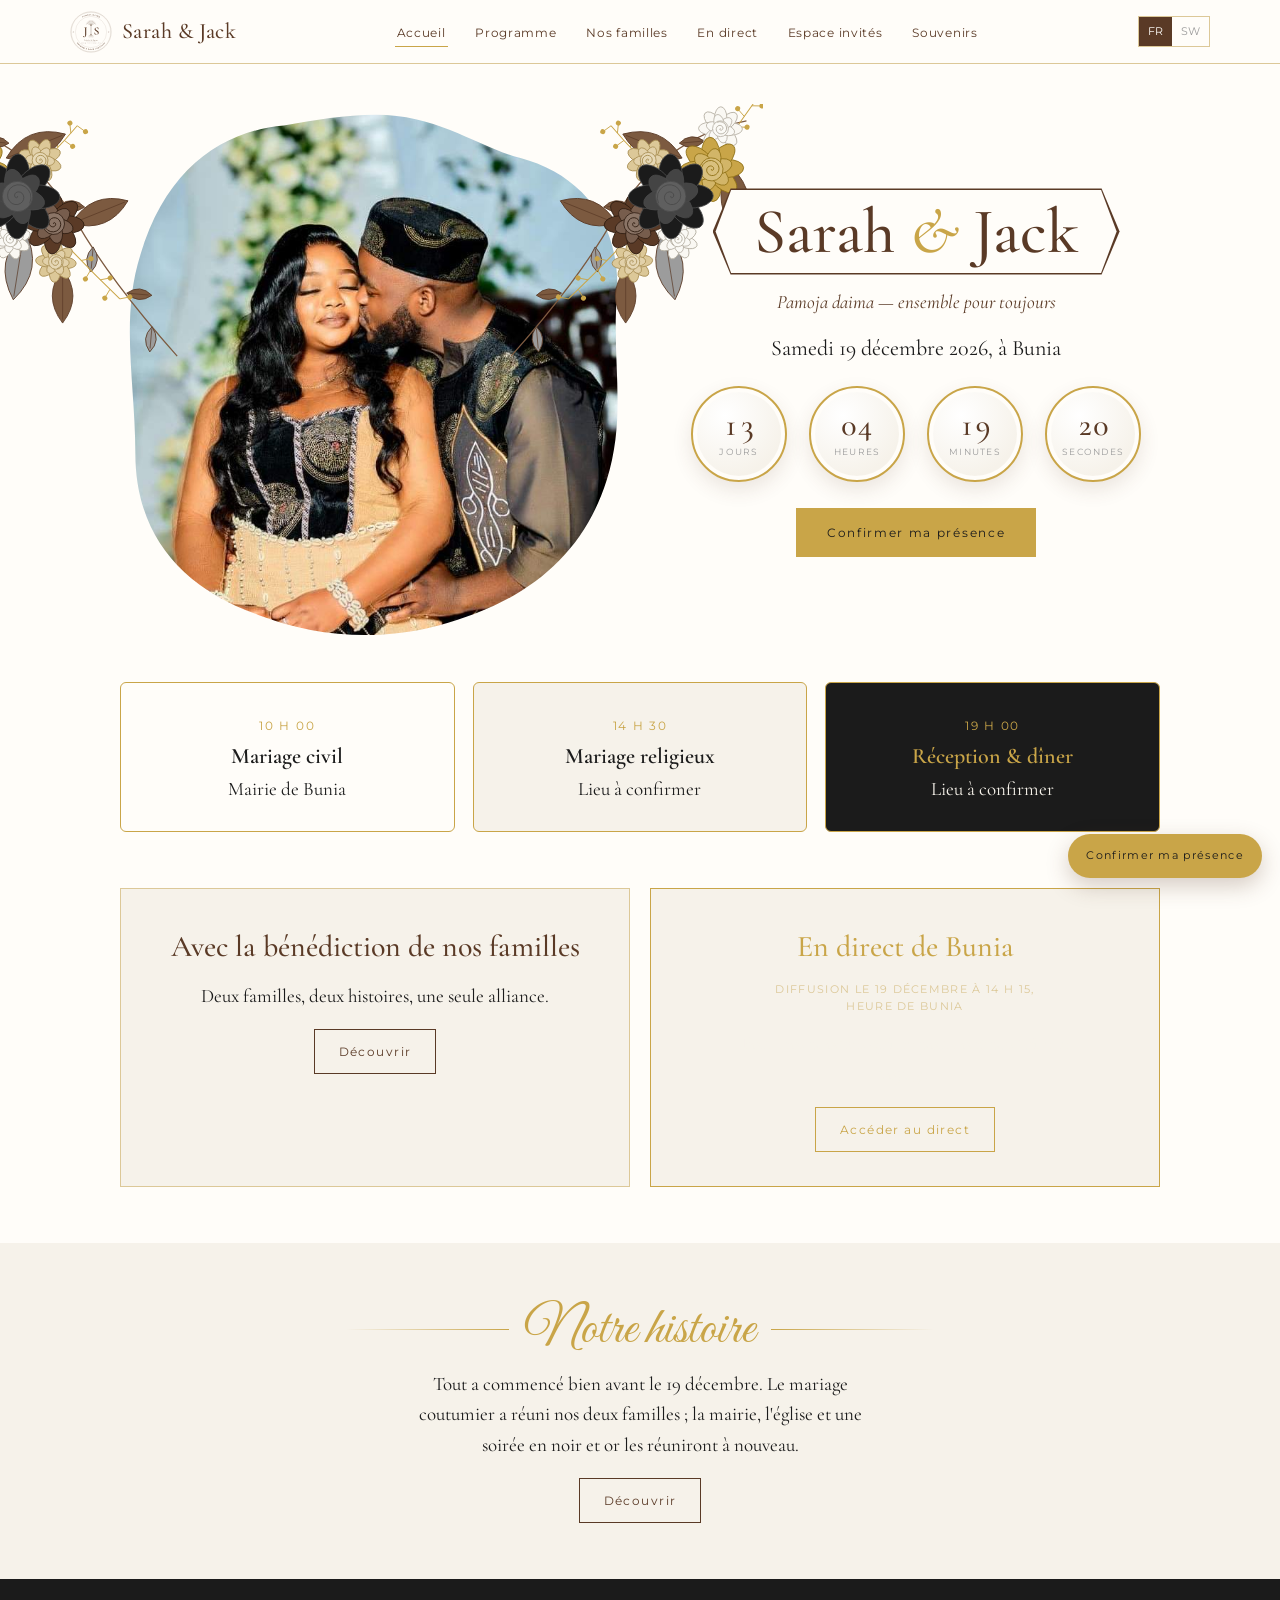
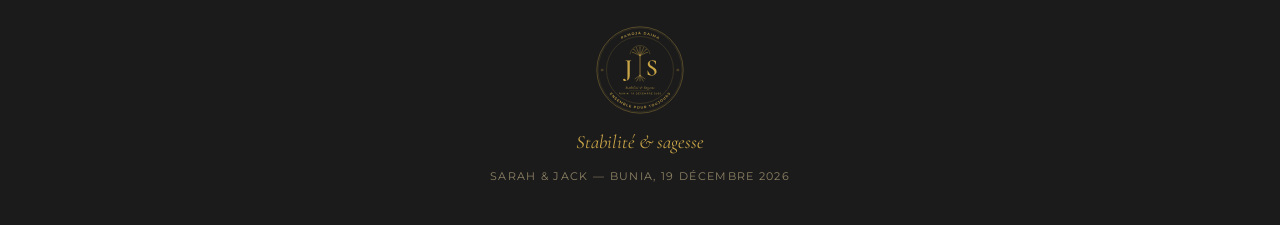
==== commit 5b617019: "Layer mobile florals behind portrait" ====
--- a/index.html
+++ b/index.html
@@ -10,7 +10,7 @@
 <meta name="theme-color" content="#1B1B1B">
 <link rel="preconnect" href="https://fonts.googleapis.com">
 <link href="https://fonts.googleapis.com/css2?family=Cormorant+Garamond:ital,wght@0,400;0,500;0,600;1,400;1,500&family=Great+Vibes&family=Montserrat:wght@400;500;600&display=swap" rel="stylesheet">
-<link rel="stylesheet" href="./assets/css/site.css?v=20260902-2">
+<link rel="stylesheet" href="./assets/css/site.css?v=20260902-3">
 <script src="./assets/js/config.js"></script>
 <script src="./assets/data/translations.js"></script>
 <script src="./assets/data/familles.js"></script>
--- a/assets/css/site.css
+++ b/assets/css/site.css
@@ -91,7 +91,7 @@
 .heros .devise{font-style:italic;color:var(--cafe);margin-top:12px}
 .heros .date{font-size:22px;margin:14px 0 20px}
 .heros .compte{margin-bottom:26px}
-@media (max-width:820px){.heros{grid-template-columns:1fr;gap:20px;padding-top:34px}.heros .photo{max-width:420px;margin:0 auto}.heros .fleur{top:-4%;width:clamp(145px,36vw,210px)}.heros .fleur-gauche{left:-20%}.heros .fleur-droite{right:-20%}}
+@media (max-width:820px){.heros{grid-template-columns:1fr;gap:20px;padding-top:34px}.heros .photo{max-width:420px;margin:0 auto}.heros .fleur{z-index:0;top:-4%;width:clamp(145px,36vw,210px)}.heros .fleur-gauche{left:-20%}.heros .fleur-droite{right:-20%}}
 @media (max-width:480px){.heros .fleur{top:-4%;width:145px}.heros .fleur-gauche{left:-5%}.heros .fleur-droite{right:-14%}}
 .resume{display:grid;grid-template-columns:repeat(3,1fr);gap:18px;max-width:1080px;margin:0 auto;padding:0 20px}
 .resume a{text-decoration:none;text-align:center;padding:26px 18px;border:1.5px solid var(--or);border-radius:6px;background:var(--blanc)}
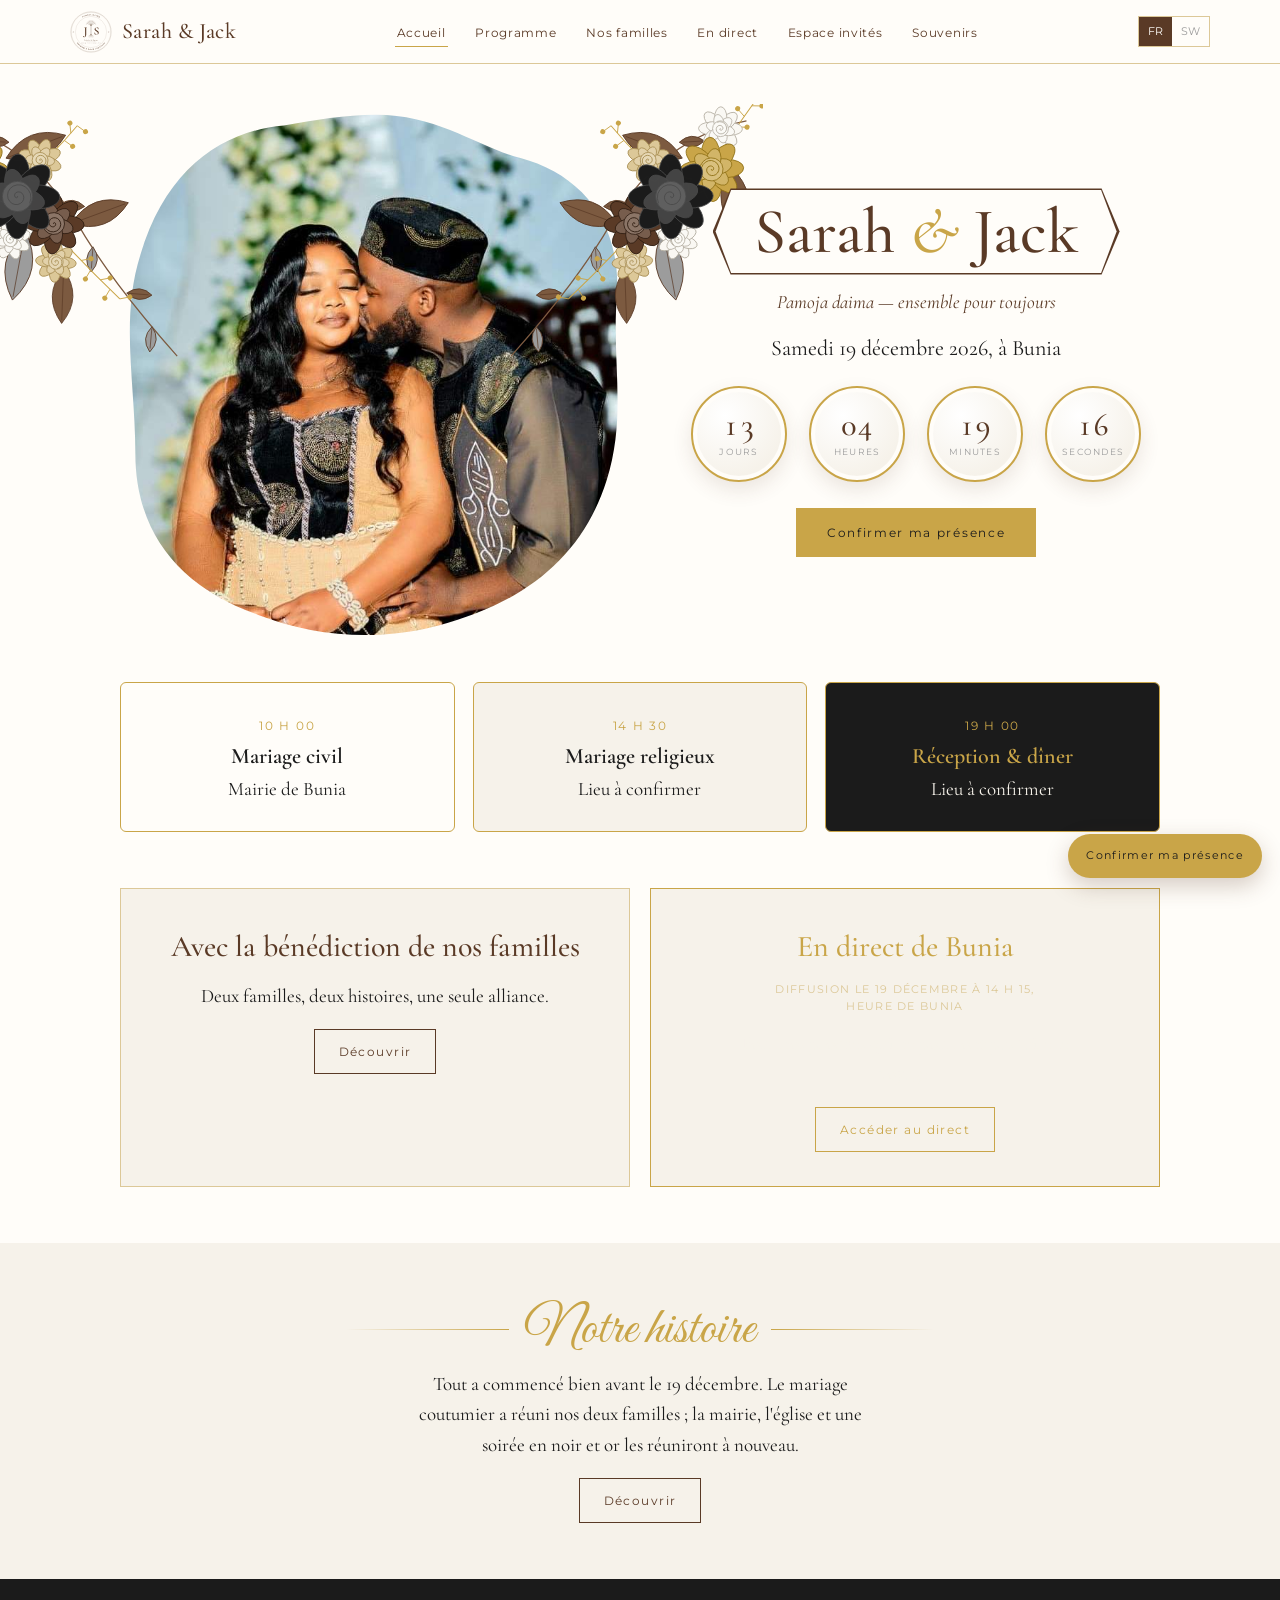
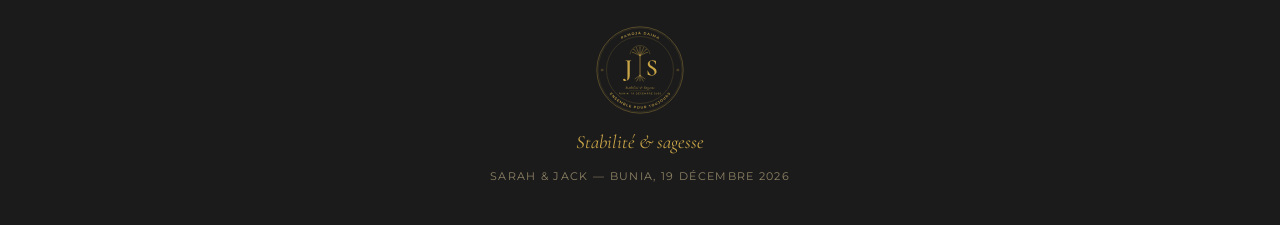
==== commit 5ad0d8d1: "Animate floral bouquets blooming open" ====
--- a/index.html
+++ b/index.html
@@ -36,9 +36,9 @@
 <svg width="0" height="0" style="position:absolute" aria-hidden="true"><clipPath id="tache" clipPathUnits="objectBoundingBox"><path d="M.5 .02 C.62 .02 .7 .08 .78 .1 C.9 .13 .98 .22 .97 .36 C.96 .48 .99 .58 .95 .7 C.9 .85 .78 .93 .62 .97 C.5 1 .38 .99 .27 .95 C.12 .9 .03 .8 .03 .65 C.03 .52 0 .4 .04 .28 C.09 .12 .2 .05 .32 .04 C.38 .03 .44 .02 .5 .02 Z"/></clipPath></svg>
 <section class="heros">
   <div class="photo">
-    <span class="fleur fleur-gauche" aria-hidden="true"><img src="./assets/images/logo/spray.svg" alt=""></span>
+    <span class="fleur fleur-gauche" aria-hidden="true"><img src="./assets/images/logo/spray.svg?v=20260902-4" alt=""></span>
     <img class="portrait" src="./assets/images/couple/hero.jpg" alt="Sarah et Jack">
-    <span class="fleur fleur-droite" aria-hidden="true"><img src="./assets/images/logo/spray.svg" alt=""></span>
+    <span class="fleur fleur-droite" aria-hidden="true"><img src="./assets/images/logo/spray.svg?v=20260902-4" alt=""></span>
   </div>
   <div class="texte">
     <div class="bandeau"><div class="in"><h1>Sarah <span>&amp;</span> Jack</h1></div></div>
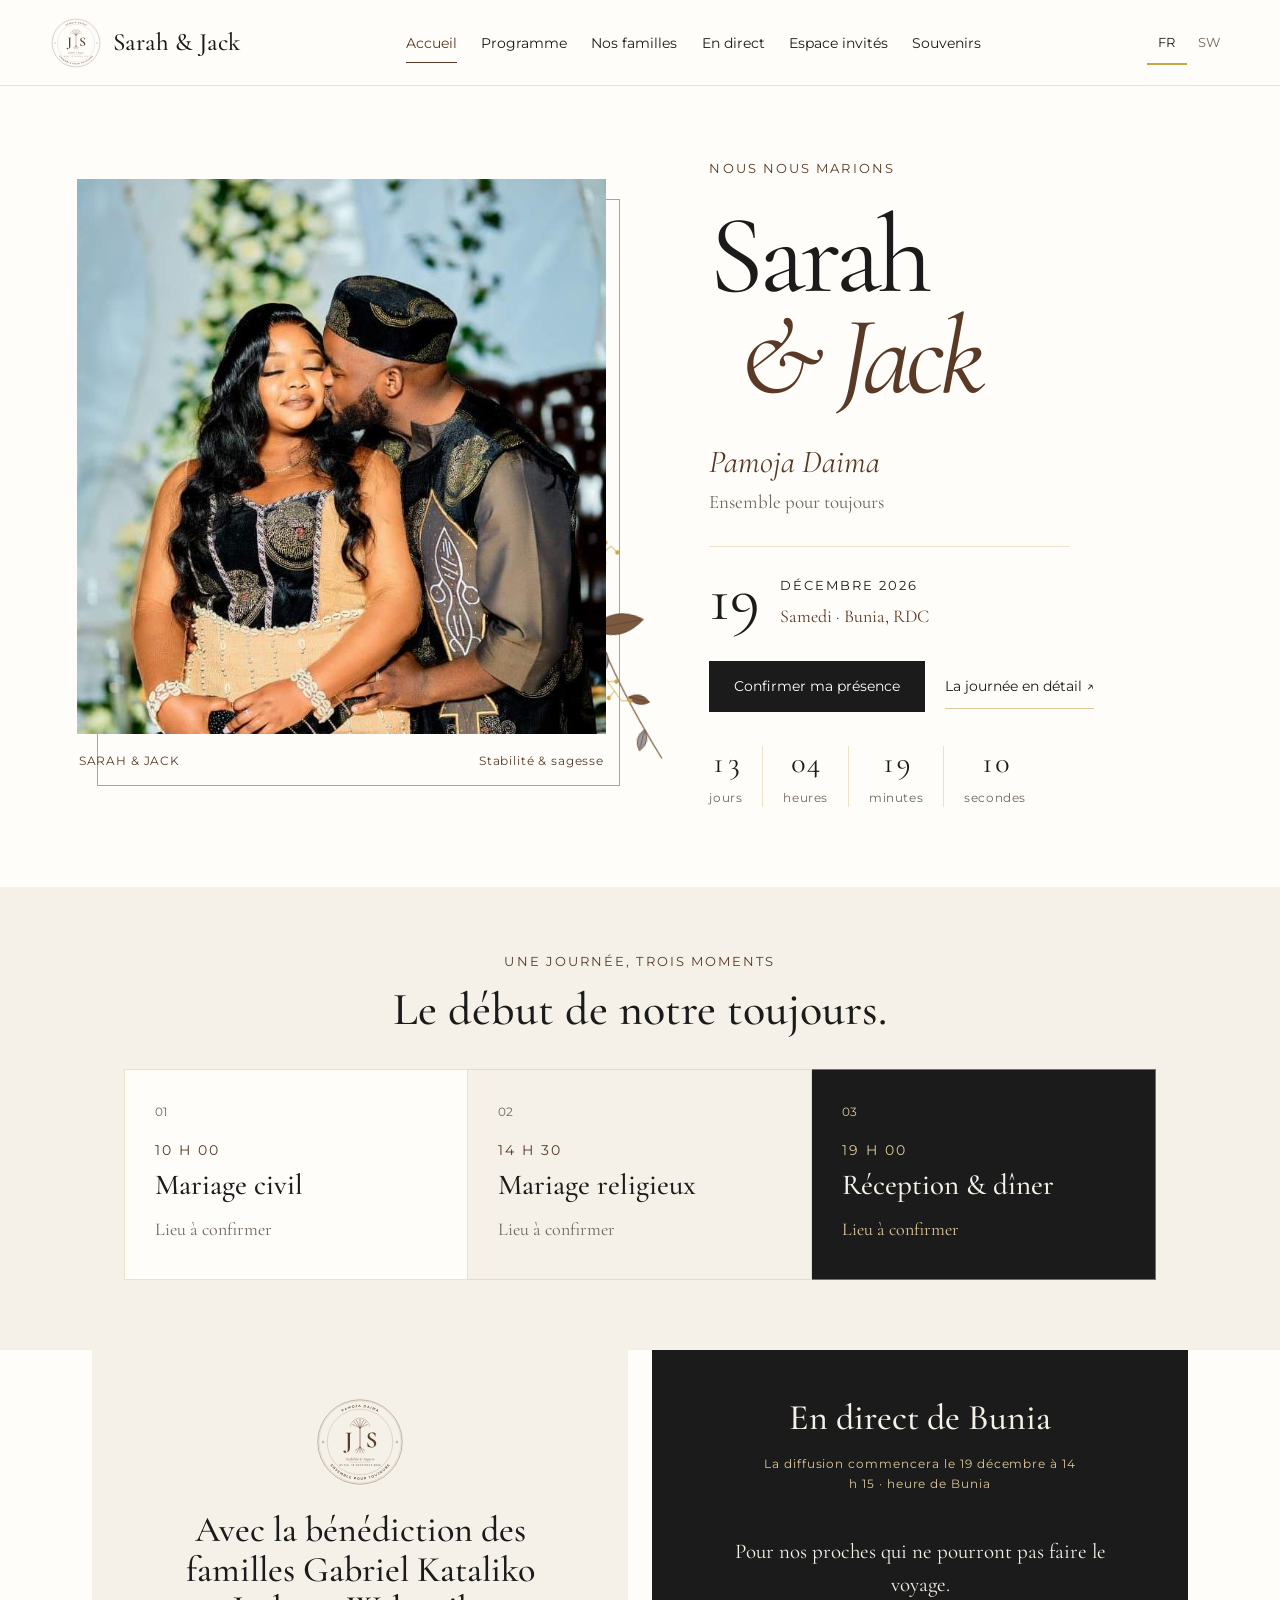
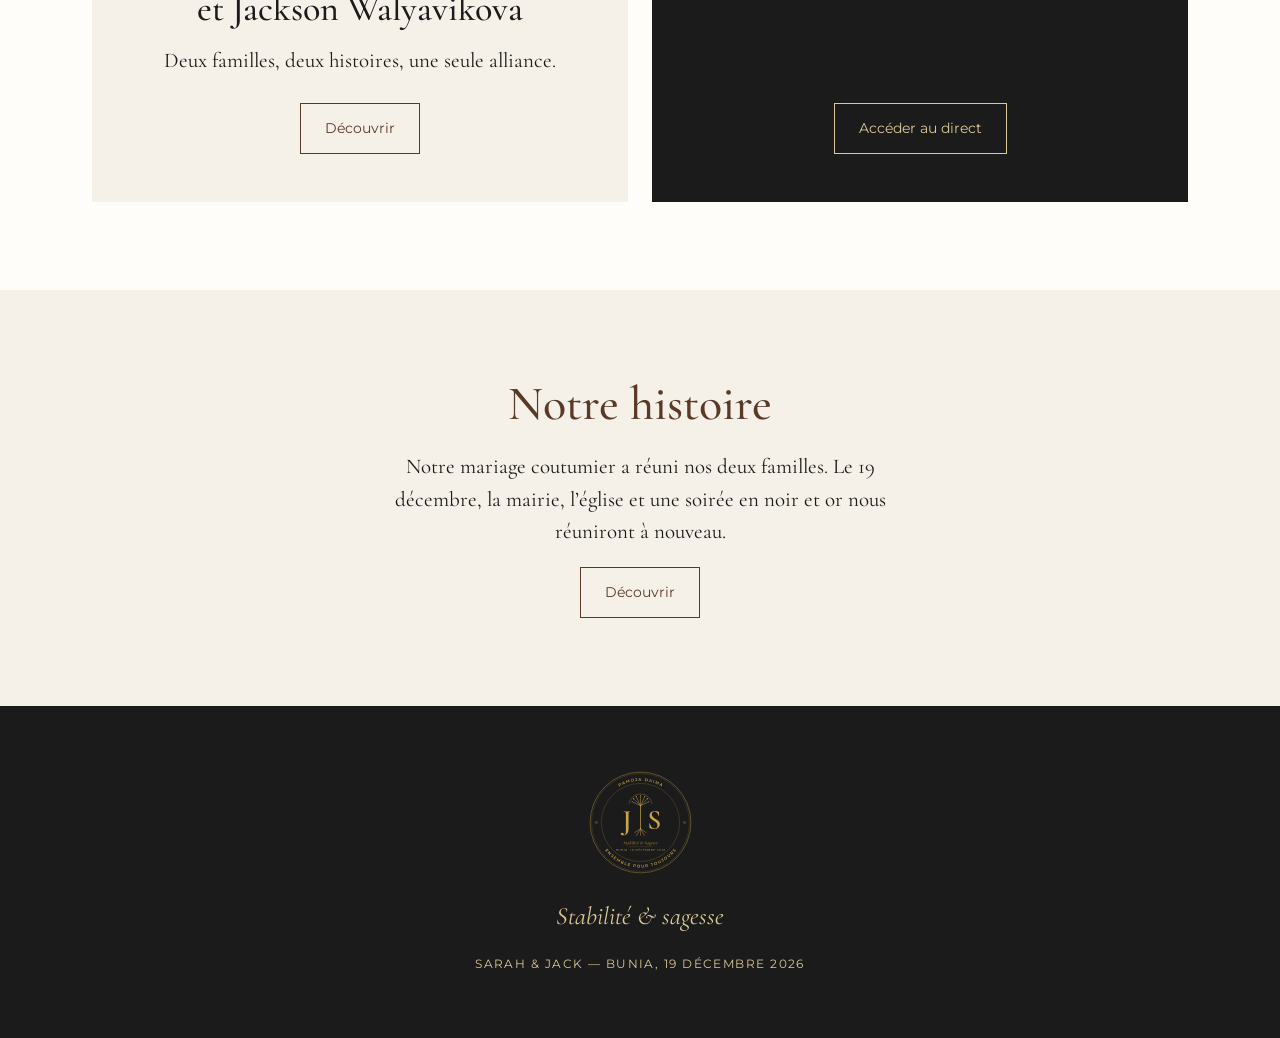
==== commit 9f6ecb82: "Publish approved wedding website refresh" ====
--- a/index.html
+++ b/index.html
@@ -1,113 +1,96 @@
 <!DOCTYPE html>
-<html lang="fr" data-racine=".">
+
+<html data-racine="." lang="fr">
 <head>
-<meta charset="UTF-8">
-<meta name="viewport" content="width=device-width, initial-scale=1.0, viewport-fit=cover">
+<meta charset="utf-8"/>
+<meta content="width=device-width, initial-scale=1.0, viewport-fit=cover" name="viewport"/>
 <title>Accueil — Sarah &amp; Jack, 19 décembre 2026</title>
-<meta name="description" content="Mariage de Sarah et Jack, Bunia, 19 décembre 2026. Pamoja daima.">
-<link rel="icon" href="./assets/images/logo/favicon.png">
-<link rel="manifest" href="./manifest.webmanifest">
-<meta name="theme-color" content="#1B1B1B">
-<link rel="preconnect" href="https://fonts.googleapis.com">
-<link href="https://fonts.googleapis.com/css2?family=Cormorant+Garamond:ital,wght@0,400;0,500;0,600;1,400;1,500&family=Great+Vibes&family=Montserrat:wght@400;500;600&display=swap" rel="stylesheet">
-<link rel="stylesheet" href="./assets/css/site.css?v=20260902-3">
+<meta content="Mariage de Sarah et Jack, Bunia, 19 décembre 2026. Pamoja daima." name="description"/>
+<link href="./assets/images/logo/favicon.png" rel="icon"/>
+<link href="./manifest.webmanifest" rel="manifest"/>
+<meta content="#1B1B1B" name="theme-color"/>
+<link href="./assets/css/site.css?v=20260906-portrait" rel="stylesheet"/>
 <script src="./assets/js/config.js"></script>
-<script src="./assets/data/translations.js"></script>
+<script src="./assets/data/translations.js?v=20260906-familles"></script>
 <script src="./assets/data/familles.js"></script>
 <script src="./assets/data/faq.js"></script>
 </head>
-<body data-page="accueil">
+<body data-page="accueil"><a class="skip-link" data-i18n="skip" href="#contenu">Aller au contenu</a>
 <header class="nav">
-  <div class="in">
-    <a class="logo" href="./index.html"><img src="./assets/images/logo/sceau-cafe.svg" alt="Monogramme J et S"><b>Sarah &amp; Jack</b></a>
-    <nav aria-label="Navigation principale"><ul>
-      <li><a href="./index.html" data-nav="accueil" data-i18n="nav.accueil">Accueil</a></li>
-      <li><a href="./programme/index.html" data-nav="programme" data-i18n="nav.programme">Programme</a></li>
-      <li><a href="./familles/index.html" data-nav="familles" data-i18n="nav.familles">Nos familles</a></li>
-      <li><a href="./direct/index.html" data-nav="direct" data-i18n="nav.direct">En direct</a></li>
-      <li><a href="./invites/index.html" data-nav="invites" data-i18n="nav.invites">Espace invités</a></li>
-      <li><a href="./souvenirs/index.html" data-nav="souvenirs" data-i18n="nav.souvenirs">Souvenirs</a></li>
-    </ul></nav>
-    <div class="lang" role="group" aria-label="Langue"><button data-lang="fr" aria-pressed="true">FR</button><button data-lang="sw" aria-pressed="false">SW</button></div>
-  </div>
+<div class="in">
+<a class="logo" href="./index.html"><img alt="Monogramme J et S" src="./assets/images/logo/sceau-cafe.svg"/><b>Sarah &amp; Jack</b></a>
+<nav aria-label="Navigation principale"><ul>
+<li><a data-i18n="nav.accueil" data-nav="accueil" href="./index.html">Accueil</a></li>
+<li><a data-i18n="nav.programme" data-nav="programme" href="./programme/index.html">Programme</a></li>
+<li><a data-i18n="nav.familles" data-nav="familles" href="./familles/index.html">Nos familles</a></li>
+<li><a data-i18n="nav.direct" data-nav="direct" href="./direct/index.html">En direct</a></li>
+<li><a data-i18n="nav.invites" data-nav="invites" href="./invites/index.html">Espace invités</a></li>
+<li><a data-i18n="nav.souvenirs" data-nav="souvenirs" href="./souvenirs/index.html">Souvenirs</a></li>
+</ul></nav>
+<div aria-label="Langue" class="lang" role="group"><button aria-pressed="true" data-lang="fr">FR</button><button aria-pressed="false" data-lang="sw">SW</button></div>
+</div>
 </header>
+<main id="contenu"><section class="heros"><figure class="photo"><img alt="Sarah et Jack lors de leur mariage coutumier" class="portrait" fetchpriority="high" height="756" src="./assets/images/couple/hero.jpg" width="720"/><span aria-hidden="true" class="fleur fleur-droite"><img alt="" src="./assets/images/logo/spray.svg"/></span><figcaption><span>SARAH &amp; JACK</span><span data-i18n="pied.devise">Stabilité &amp; sagesse</span></figcaption></figure>
+<div class="texte">
+<p class="eyebrow" data-i18n="hero.eyebrow">Nous nous marions</p>
+<h1>Sarah <span>&amp; Jack</span></h1>
+<p class="devise">Pamoja Daima</p>
+<p class="hero-translation" data-i18n="hero.forever">Ensemble pour toujours</p>
+<div class="hero-date"><span>19</span><div><b data-i18n="hero.month">DÉCEMBRE 2026</b><p data-i18n="hero.place">Samedi · Bunia, RDC</p></div></div>
+<div class="hero-actions"><a class="bouton" data-i18n="rsvp.bouton" href="./invites/index.html#rsvp">Confirmer ma présence</a><a class="text-link" data-i18n="hero.programme" href="./programme/index.html">La journée en détail ↗</a></div>
+<div aria-label="Compte à rebours" class="compte" id="compte"></div>
+</div>
 
-
-<svg width="0" height="0" style="position:absolute" aria-hidden="true"><clipPath id="tache" clipPathUnits="objectBoundingBox"><path d="M.5 .02 C.62 .02 .7 .08 .78 .1 C.9 .13 .98 .22 .97 .36 C.96 .48 .99 .58 .95 .7 C.9 .85 .78 .93 .62 .97 C.5 1 .38 .99 .27 .95 C.12 .9 .03 .8 .03 .65 C.03 .52 0 .4 .04 .28 C.09 .12 .2 .05 .32 .04 C.38 .03 .44 .02 .5 .02 Z"/></clipPath></svg>
-<section class="heros">
-  <div class="photo">
-    <span class="fleur fleur-gauche" aria-hidden="true"><img src="./assets/images/logo/spray.svg?v=20260902-4" alt=""></span>
-    <img class="portrait" src="./assets/images/couple/hero.jpg" alt="Sarah et Jack">
-    <span class="fleur fleur-droite" aria-hidden="true"><img src="./assets/images/logo/spray.svg?v=20260902-4" alt=""></span>
-  </div>
-  <div class="texte">
-    <div class="bandeau"><div class="in"><h1>Sarah <span>&amp;</span> Jack</h1></div></div>
-    <p class="devise" data-i18n="devise">Pamoja daima — ensemble pour toujours</p>
-    <p class="date" data-i18n="date">Samedi 19 décembre 2026, à Bunia</p>
-    <div class="compte" id="compte" aria-label="Compte à rebours"></div>
-    <a class="bouton" href="./invites/index.html#rsvp" data-i18n="rsvp.bouton">Confirmer ma présence</a>
-  </div>
-</section>
-
-<section style="padding-top:20px">
-  <div class="resume">
-    <a href="./programme/index.html#civil"><span class="h">10 H 00</span><b data-i18n="moment.civil">Mariage civil</b><span>Mairie de Bunia</span></a>
-    <a href="./programme/index.html#eglise" class="milieu"><span class="h">14 H 30</span><b data-i18n="moment.eglise">Mariage religieux</b><span data-i18n="programme.lieu.attente">Lieu à confirmer</span></a>
-    <a href="./programme/index.html#reception" class="soir"><span class="h">19 H 00</span><b data-i18n="moment.reception">Réception &amp; dîner</b><span data-i18n="programme.lieu.attente">Lieu à confirmer</span></a>
-  </div>
-</section>
-
-<section style="padding-top:0">
-  <div class="deux">
-    <div class="grande">
-      <h2 data-i18n="accueil.familles.titre">Avec la bénédiction de nos familles</h2>
-      <p data-i18n="accueil.familles.texte">Deux familles, deux histoires, une seule alliance.</p>
-      <a class="lien" href="./familles/index.html" data-i18n="decouvrir">Découvrir</a>
-    </div>
-    <div class="grande sombre">
-      <h2 data-i18n="accueil.direct.titre">En direct de Bunia</h2>
-      <p class="etat" id="etat-direct-accueil">DIFFUSION LE 19 DÉCEMBRE À 14 H 15, HEURE DE BUNIA</p>
-      <p data-i18n="accueil.direct.texte">Pour nos proches qui ne pourront pas faire le voyage.</p>
-      <a class="lien" href="./direct/index.html" data-i18n="acceder">Accéder au direct</a>
-    </div>
-  </div>
-</section>
-
-<section class="ivoire centre">
-  <div class="etroit">
-    <div class="orne"><h2 data-i18n="accueil.histoire.titre">Notre histoire</h2></div>
-    <p style="max-width:52ch;margin:0 auto 18px">Tout a commencé bien avant le 19 décembre. Le mariage coutumier a réuni nos deux familles ; la mairie, l'église et une soirée en noir et or les réuniront à nouveau.</p>
-    <a class="lien" href="./souvenirs/index.html" data-i18n="decouvrir">Découvrir</a>
-  </div>
-</section>
-
-
+</section><section class="home-programme">
+<div class="section-heading"><p class="eyebrow" data-i18n="programme.sous">Une journée, trois moments</p><h2 data-i18n="home.day">Le début de notre toujours.</h2></div><div class="resume">
+<a class="moment-card matin" href="./programme/index.html#civil"><span class="moment-number">01</span><span class="h">10 H 00</span><b data-i18n="moment.civil">Mariage civil</b><span data-lieu="0">Mairie de Bunia</span></a>
+<a class="moment-card milieu" href="./programme/index.html#eglise"><span class="moment-number">02</span><span class="h">14 H 30</span><b data-i18n="moment.eglise">Mariage religieux</b><span data-i18n="programme.lieu.attente" data-lieu="1">Lieu à confirmer</span></a>
+<a class="moment-card soir" href="./programme/index.html#reception"><span class="moment-number">03</span><span class="h">19 H 00</span><b data-i18n="moment.reception">Réception &amp; dîner</b><span data-i18n="programme.lieu.attente" data-lieu="2">Lieu à confirmer</span></a>
+</div>
+</section><section style="padding-top:0">
+<div class="deux">
+<div class="grande"><img alt="" class="family-seal" src="./assets/images/logo/sceau-cafe.svg"/>
+<h2 data-i18n="accueil.familles.titre">Avec la bénédiction des familles Gabriel Kataliko et Jackson Walyavikova</h2>
+<p data-i18n="accueil.familles.texte">Deux familles, deux histoires, une seule alliance.</p>
+<a class="lien" data-i18n="decouvrir" href="./familles/index.html">Découvrir</a>
+</div>
+<div class="grande sombre">
+<h2 data-i18n="accueil.direct.titre">En direct de Bunia</h2>
+<p class="etat" id="etat-direct-accueil">DIFFUSION LE 19 DÉCEMBRE À 14 H 15, HEURE DE BUNIA</p>
+<p data-i18n="accueil.direct.texte">Pour nos proches qui ne pourront pas faire le voyage.</p>
+<a class="lien" data-i18n="acceder" href="./direct/index.html">Accéder au direct</a>
+</div>
+</div>
+</section><section class="ivoire centre">
+<div class="etroit">
+<div class="orne"><h2 data-i18n="accueil.histoire.titre">Notre histoire</h2></div>
+<p data-i18n="home.story" style="max-width:52ch;margin:0 auto 18px">Tout a commencé bien avant le 19 décembre. Le mariage coutumier a réuni nos deux familles ; la mairie, l'église et une soirée en noir et or les réuniront à nouveau.</p>
+<a class="lien" data-i18n="decouvrir" href="./souvenirs/index.html">Découvrir</a>
+</div>
+</section></main>
 <footer>
-  <img src="./assets/images/logo/sceau-or.svg" alt="">
-  <p class="devise" data-i18n="pied.devise">Stabilité &amp; sagesse</p>
-  <p class="sans">SARAH &amp; JACK — BUNIA, 19 DÉCEMBRE 2026</p>
+<img alt="" src="./assets/images/logo/sceau-or.svg"/>
+<p class="devise" data-i18n="pied.devise">Stabilité &amp; sagesse</p>
+<p class="sans">SARAH &amp; JACK — BUNIA, 19 DÉCEMBRE 2026</p>
 </footer>
-
-<a class="flottant" id="flottant" href="./invites/index.html#rsvp"><span data-i18n="rsvp.bouton">Confirmer ma présence</span></a>
-
-<nav class="bas" aria-label="Navigation mobile">
-  <a href="./index.html" data-nav="accueil"><svg viewBox="0 0 24 24"><path d="M3 11l9-8 9 8v10H3z"/></svg><span data-i18n="nav.accueil">Accueil</span></a>
-  <a href="./programme/index.html" data-nav="programme"><svg viewBox="0 0 24 24"><circle cx="12" cy="12" r="9"/><path d="M12 7v5l3 2"/></svg><span data-i18n="nav.programme">Programme</span></a>
-  <a href="./familles/index.html" data-nav="familles"><svg viewBox="0 0 24 24"><path d="M12 21V11M12 11c-4 0-6-3-6-6 3 0 6 2 6 6zm0 0c4 0 6-3 6-6-3 0-6 2-6 6zM6 21h12"/></svg><span>Familles</span></a>
-  <a href="./direct/index.html" data-nav="direct"><svg viewBox="0 0 24 24"><rect x="3" y="5" width="18" height="14" rx="2"/><path d="M10 9l5 3-5 3z"/></svg><span>Direct</span></a>
-  <button data-ouvre-feuille><svg viewBox="0 0 24 24"><path d="M4 7h16M4 12h16M4 17h16"/></svg><span data-i18n="nav.plus">Plus</span></button>
+<a class="flottant" href="./invites/index.html#rsvp" id="flottant"><span data-i18n="rsvp.bouton">Confirmer ma présence</span></a>
+<nav aria-label="Navigation mobile" class="bas">
+<a data-nav="accueil" href="./index.html"><svg viewbox="0 0 24 24"><path d="M3 11l9-8 9 8v10H3z"></path></svg><span data-i18n="nav.accueil">Accueil</span></a>
+<a data-nav="programme" href="./programme/index.html"><svg viewbox="0 0 24 24"><circle cx="12" cy="12" r="9"></circle><path d="M12 7v5l3 2"></path></svg><span data-i18n="nav.programme">Programme</span></a>
+<a data-nav="familles" href="./familles/index.html"><svg viewbox="0 0 24 24"><path d="M12 21V11M12 11c-4 0-6-3-6-6 3 0 6 2 6 6zm0 0c4 0 6-3 6-6-3 0-6 2-6 6zM6 21h12"></path></svg><span data-i18n="nav.familles.short">Familles</span></a>
+<a data-nav="direct" href="./direct/index.html"><svg viewbox="0 0 24 24"><rect height="14" rx="2" width="18" x="3" y="5"></rect><path d="M10 9l5 3-5 3z"></path></svg><span data-i18n="nav.direct.short">Direct</span></a>
+<button aria-controls="feuille" aria-expanded="false" aria-haspopup="dialog" data-ouvre-feuille=""><svg viewbox="0 0 24 24"><path d="M4 7h16M4 12h16M4 17h16"></path></svg><span data-i18n="nav.plus">Plus</span></button>
 </nav>
-<div class="feuille" id="feuille"><div class="panneau">
-  <button class="fermer" data-ferme-feuille aria-label="Fermer">×</button>
-  <a href="./invites/index.html#rsvp">RSVP</a>
-  <a href="./invites/index.html#venir" data-i18n="invites.venir">Venir à Bunia</a>
-  <a href="./invites/index.html#tenues" data-i18n="invites.tenues">Tenues</a>
-  <a href="./invites/index.html#cadeaux" data-i18n="invites.cadeaux">Cadeaux</a>
-  <a href="./invites/index.html#table" data-i18n="invites.table">Ma table</a>
-  <a href="./invites/index.html#faq" data-i18n="invites.faq">Questions fréquentes</a>
-  <a href="./souvenirs/index.html" data-i18n="nav.souvenirs">Souvenirs</a>
+<div aria-hidden="true" aria-label="Navigation" aria-modal="true" class="feuille" id="feuille" role="dialog"><div class="panneau">
+<button aria-label="Fermer" class="fermer" data-ferme-feuille="">×</button>
+<a href="./invites/index.html#rsvp">RSVP</a>
+<a data-i18n="invites.venir" href="./invites/index.html#venir">Venir à Bunia</a>
+<a data-i18n="invites.tenues" href="./invites/index.html#tenues">Tenues</a>
+<a data-i18n="invites.cadeaux" href="./invites/index.html#cadeaux">Cadeaux</a>
+<a data-i18n="invites.table" href="./invites/index.html#table">Ma table</a>
+<a data-i18n="invites.faq" href="./invites/index.html#faq">Questions fréquentes</a>
+<a data-i18n="nav.souvenirs" href="./souvenirs/index.html">Souvenirs</a>
 </div></div>
-
 <script src="./assets/js/app.js"></script>
 <script src="./assets/js/pages.js"></script>
 </body>
--- a/assets/css/site.css
+++ b/assets/css/site.css
@@ -1,216 +1,15 @@
-:root{
-  --noir:#1B1B1B;--or:#C9A548;--champ:#DCC898;--ivoire:#F6F2EA;--cafe:#5A3A26;--gris:#9C9C9C;--blanc:#FFFDF9;--sable:#D5BE9A;
-  --nav-h:64px;--bas-h:62px;--safe-bottom:env(safe-area-inset-bottom,0px);
-}
-*{margin:0;padding:0;box-sizing:border-box}
-html{scroll-behavior:smooth;overflow-x:hidden}
-body{font-family:'Cormorant Garamond',Georgia,serif;font-size:19px;line-height:1.6;color:var(--noir);background:var(--blanc);padding-top:var(--nav-h);overflow-x:hidden}
-img{max-width:100%;display:block}
-a{color:inherit}
-a:focus-visible,button:focus-visible,input:focus-visible,select:focus-visible,textarea:focus-visible{outline:2px solid var(--or);outline-offset:3px}
-.script{font-family:'Great Vibes',cursive;font-weight:400}
-.sans{font-family:'Montserrat',Arial,sans-serif}
-.cache{display:none!important}
-.visually-hidden{position:absolute;width:1px;height:1px;overflow:hidden;clip:rect(0 0 0 0)}
-
-/* ---------- navigation haute ---------- */
-.nav{position:fixed;top:0;left:0;right:0;height:var(--nav-h);z-index:20;background:rgba(255,253,249,.94);backdrop-filter:blur(8px);border-bottom:1px solid var(--champ)}
-.nav .in{max-width:1180px;margin:0 auto;height:100%;display:flex;align-items:center;justify-content:space-between;padding:0 20px;gap:16px}
-.nav .logo{display:flex;align-items:center;gap:10px;text-decoration:none}
-.nav .logo img{width:42px;height:42px}
-.nav .logo b{font-weight:500;font-size:22px;color:var(--cafe);letter-spacing:.02em}
-.nav ul{display:flex;gap:clamp(12px,2vw,28px);list-style:none}
-.nav ul a{font-family:'Montserrat',sans-serif;font-size:12px;letter-spacing:.06em;text-decoration:none;color:var(--cafe);padding:6px 2px;border-bottom:1.5px solid transparent}
-.nav ul a[aria-current=page]{border-bottom-color:var(--or)}
-.lang{font-family:'Montserrat',sans-serif;font-size:11px;letter-spacing:.1em;display:flex;border:1px solid var(--champ)}
-.lang button{font:inherit;background:none;border:0;padding:6px 9px;color:var(--gris);cursor:pointer}
-.lang button[aria-pressed=true]{background:var(--cafe);color:var(--blanc)}
-@media (max-width:960px){.nav ul{display:none} body{padding-bottom:calc(var(--bas-h) + var(--safe-bottom))}}
-
-/* ---------- barre basse mobile ---------- */
-.bas{display:none;position:fixed;bottom:0;left:0;right:0;height:calc(var(--bas-h) + var(--safe-bottom));z-index:20;background:var(--blanc);border-top:1px solid var(--champ);padding:0 env(safe-area-inset-right,0px) var(--safe-bottom) env(safe-area-inset-left,0px)}
-.bas a,.bas button{flex:1;min-width:0;display:flex;flex-direction:column;align-items:center;justify-content:center;gap:3px;text-decoration:none;font-family:'Montserrat',sans-serif;font-size:10px;letter-spacing:.06em;color:var(--gris);background:none;border:0;cursor:pointer}
-.bas a[aria-current=page]{color:var(--cafe)}
-.bas svg{width:22px;height:22px;stroke:currentColor;fill:none;stroke-width:1.5;stroke-linecap:round;stroke-linejoin:round}
-@media (max-width:960px){.bas{display:flex}}
-.feuille{position:fixed;inset:0;z-index:30;background:rgba(27,27,27,.5);display:none}
-.feuille.on{display:block}
-.feuille .panneau{position:absolute;left:0;right:0;bottom:0;background:var(--blanc);border-radius:18px 18px 0 0;padding:16px 20px calc(20px + env(safe-area-inset-bottom))}
-.feuille .panneau a{display:block;padding:13px 4px;border-bottom:1px solid var(--ivoire);text-decoration:none;font-size:20px;color:var(--cafe)}
-.feuille .fermer{float:right;font:inherit;background:none;border:0;font-size:26px;color:var(--gris);cursor:pointer}
-
-/* ---------- bouton RSVP flottant ---------- */
-.flottant{position:fixed;right:max(18px,env(safe-area-inset-right,0px));bottom:calc(var(--bas-h) + var(--safe-bottom) + 14px);z-index:19;font-family:'Montserrat',sans-serif;font-size:11px;letter-spacing:.12em;text-decoration:none;background:var(--or);color:var(--noir);padding:13px 18px;border-radius:999px;box-shadow:0 8px 22px rgba(90,58,38,.25)}
-.flottant.fait{background:var(--cafe);color:var(--blanc)}
-@media (min-width:961px){.flottant{bottom:22px}}
-
-/* ---------- éléments communs ---------- */
-.colonne{max-width:1080px;margin:0 auto;padding:0 20px}
-.etroit{max-width:720px;margin:0 auto;padding:0 20px}
-section{padding:56px 0}
-.orne{display:flex;align-items:center;justify-content:center;gap:16px;margin:0 auto 8px;max-width:620px;padding:0 16px}
-.orne::before,.orne::after{content:"";flex:1;height:1px;background:linear-gradient(90deg,transparent,var(--or))}
-.orne::after{background:linear-gradient(90deg,var(--or),transparent)}
-.orne h1,.orne h2{font-family:'Great Vibes',cursive;font-weight:400;font-size:clamp(34px,6.5vw,54px);color:var(--or);text-align:center;line-height:1.15}
-@media (min-width:700px){.orne h1,.orne h2{white-space:nowrap}}
-body[data-page=invites] .flottant{display:none}
-.sous{font-family:'Montserrat',sans-serif;font-size:12px;letter-spacing:.14em;color:var(--gris);text-align:center}
-.centre{text-align:center}
-.bouton{display:inline-block;font-family:'Montserrat',sans-serif;font-size:12px;letter-spacing:.14em;text-decoration:none;padding:14px 30px;background:var(--or);color:var(--noir);border:1px solid var(--or);cursor:pointer;transition:background .2s}
-.bouton:hover{background:var(--champ)}
-.lien{display:inline-block;font-family:'Montserrat',sans-serif;font-size:12px;letter-spacing:.12em;text-decoration:none;padding:12px 24px;border:1px solid var(--cafe);color:var(--cafe);background:transparent;cursor:pointer;transition:background .2s,color .2s}
-.lien:hover{background:var(--cafe);color:var(--blanc)}
-.sombre{background:var(--noir);color:var(--ivoire)}
-.sombre .orne h2{color:var(--or)} .sombre .lien{border-color:var(--or);color:var(--or)} .sombre .lien:hover{background:var(--or);color:var(--noir)}
-.ivoire{background:var(--ivoire)}
-.compte{display:flex;justify-content:center;gap:clamp(8px,2.4vw,22px);flex-wrap:wrap}
-.compte div{width:clamp(66px,16vw,96px);height:clamp(66px,16vw,96px);border-radius:50%;border:2px solid var(--or);background:radial-gradient(circle at 35% 30%,#fff,var(--ivoire) 70%);display:flex;flex-direction:column;justify-content:center;align-items:center;box-shadow:inset 0 0 0 4px var(--blanc),0 8px 20px rgba(90,58,38,.12)}
-.compte b{font-size:clamp(22px,4.5vw,32px);font-weight:500;color:var(--cafe);line-height:1;font-variant-numeric:tabular-nums}
-.compte span{font-family:'Montserrat',sans-serif;font-size:9px;letter-spacing:.14em;color:var(--gris);margin-top:4px;text-transform:uppercase}
-.bandeau-jour{background:var(--or);color:var(--noir);text-align:center;font-family:'Montserrat',sans-serif;font-size:12px;letter-spacing:.12em;padding:10px 16px}
-
-/* ---------- accueil ---------- */
-.heros{display:grid;grid-template-columns:1.05fr 1fr;gap:40px;align-items:center;padding:40px 20px 20px;max-width:1080px;margin:0 auto}
-.heros .photo{position:relative;isolation:isolate}
-.heros .portrait{position:relative;z-index:1;clip-path:url(#tache);width:100%}
-.heros .fleur{position:absolute;z-index:2;top:0;width:clamp(190px,21vw,300px);pointer-events:none;opacity:1}
-.heros .fleur img{width:100%;height:auto;clip-path:none}
-.heros .fleur-gauche{left:-38%;animation:fleur-entree-gauche .9s cubic-bezier(.2,.75,.3,1) both}
-.heros .fleur-droite{right:-55%;animation:fleur-entree-droite .9s .14s cubic-bezier(.2,.75,.3,1) both}
-.heros .fleur-gauche img{transform-origin:78% 78%;animation:fleur-balance-gauche 6.5s .9s ease-in-out infinite}
-.heros .fleur-droite img{transform-origin:22% 78%;transform:scaleX(-1);animation:fleur-balance-droite 7.2s 1.05s ease-in-out infinite}
-@keyframes fleur-entree-gauche{from{opacity:0;transform:translate(-22px,14px) scale(.94)}to{opacity:1;transform:translate(0) scale(1)}}
-@keyframes fleur-entree-droite{from{opacity:0;transform:translate(22px,14px) scale(.94)}to{opacity:1;transform:translate(0) scale(1)}}
-@keyframes fleur-balance-gauche{0%,100%{transform:rotate(-2.2deg) translateY(0)}50%{transform:rotate(2.2deg) translateY(-7px)}}
-@keyframes fleur-balance-droite{0%,100%{transform:scaleX(-1) rotate(-2deg) translateY(0)}50%{transform:scaleX(-1) rotate(2deg) translateY(-6px)}}
-.heros .texte{text-align:center}
-.bandeau{display:inline-block;background:var(--cafe);padding:1.5px;clip-path:polygon(18px 0,calc(100% - 18px) 0,100% 50%,calc(100% - 18px) 100%,18px 100%,0 50%)}
-.bandeau .in{background:var(--blanc);padding:8px 40px;clip-path:polygon(17px 0,calc(100% - 17px) 0,calc(100% - 1.5px) 50%,calc(100% - 17px) 100%,17px 100%,1.5px 50%)}
-.bandeau h1{font-weight:500;font-size:clamp(40px,7vw,64px);line-height:1.05;color:var(--cafe)}
-.bandeau h1 span{color:var(--or);font-style:italic}
-.heros .devise{font-style:italic;color:var(--cafe);margin-top:12px}
-.heros .date{font-size:22px;margin:14px 0 20px}
-.heros .compte{margin-bottom:26px}
-@media (max-width:820px){.heros{grid-template-columns:1fr;gap:20px;padding-top:34px}.heros .photo{max-width:420px;margin:0 auto}.heros .fleur{z-index:0;top:-4%;width:clamp(145px,36vw,210px)}.heros .fleur-gauche{left:-20%}.heros .fleur-droite{right:-20%}}
-@media (max-width:480px){.heros .fleur{top:-4%;width:145px}.heros .fleur-gauche{left:-5%}.heros .fleur-droite{right:-14%}}
-.resume{display:grid;grid-template-columns:repeat(3,1fr);gap:18px;max-width:1080px;margin:0 auto;padding:0 20px}
-.resume a{text-decoration:none;text-align:center;padding:26px 18px;border:1.5px solid var(--or);border-radius:6px;background:var(--blanc)}
-.resume a b{display:block;font-weight:600;font-size:22px}
-.resume a .h{font-family:'Montserrat',sans-serif;font-size:12px;letter-spacing:.14em;color:var(--or);margin:4px 0 6px}
-.resume a.milieu{background:var(--ivoire)} .resume a.soir{background:var(--noir);color:var(--ivoire)} .resume a.soir b{color:var(--or)}
-@media (max-width:820px){.resume{display:flex;overflow-x:auto;scroll-snap-type:x mandatory;gap:14px;padding-bottom:8px}.resume a{flex:0 0 78%;scroll-snap-align:center}}
-.deux{display:grid;grid-template-columns:1fr 1fr;gap:20px;max-width:1080px;margin:0 auto;padding:0 20px}
-@media (max-width:700px){.deux{grid-template-columns:1fr}}
-.grande{padding:34px 26px;border:1.5px solid var(--champ);background:var(--ivoire);text-align:center}
-.grande.sombre{border-color:var(--or)}
-.grande h2{font-weight:500;font-size:30px;color:var(--cafe)} .grande.sombre h2{color:var(--or)}
-.grande p{margin:10px auto 18px;max-width:40ch}
-.grande .etat{font-family:'Montserrat',sans-serif;font-size:11px;letter-spacing:.12em;color:var(--champ);margin-bottom:12px}
-
-/* ---------- programme ---------- */
-.moment{display:grid;grid-template-columns:1fr 1.2fr;gap:30px;align-items:center;padding:36px 0;border-bottom:1px solid var(--champ)}
-.moment:last-of-type{border-bottom:0}
-.moment img{width:100%;max-width:340px;margin:0 auto;border:1px solid var(--champ)}
-.moment.noir img{border-color:var(--noir);border-width:5px}
-.moment .h{font-family:'Montserrat',sans-serif;font-size:13px;letter-spacing:.2em;color:var(--or)}
-.moment h2{font-weight:500;font-size:34px;margin:6px 0 2px}
-.moment .lieu{font-style:italic;font-size:20px}
-.moment .att{font-style:italic;color:var(--gris)}
-.moment p{margin-top:10px;max-width:52ch}
-.moment .actions{margin-top:16px;display:flex;gap:10px;flex-wrap:wrap}
-@media (max-width:700px){.moment{grid-template-columns:1fr}}
-
-/* ---------- familles ---------- */
-.arbre{max-width:640px;margin:10px auto 0}
-.onglets{display:flex;justify-content:center;gap:0;margin:30px auto 26px;max-width:560px;border:1px solid var(--champ)}
-.onglets button{flex:1;font-family:'Cormorant Garamond',serif;font-size:20px;padding:12px;border:0;background:none;color:var(--gris);cursor:pointer}
-.onglets button[aria-selected=true]{background:var(--cafe);color:var(--blanc)}
-.groupe{margin:30px auto 0;max-width:900px}
-.groupe h3{font-family:'Montserrat',sans-serif;font-size:11px;letter-spacing:.16em;color:var(--gris);text-align:center;margin-bottom:16px;text-transform:uppercase}
-.membres{display:grid;gap:16px;grid-template-columns:repeat(auto-fit,minmax(220px,1fr));justify-items:center}
-.membres.large{grid-template-columns:repeat(auto-fit,minmax(280px,1fr))}
-.membres.compact{grid-template-columns:repeat(auto-fit,minmax(170px,1fr))}
-.fiche{text-align:center;width:100%;max-width:320px;padding:18px 14px;background:var(--blanc);border:1px solid var(--champ)}
-.fiche .visage{width:110px;height:110px;border-radius:50%;margin:0 auto 12px;overflow:hidden;background:var(--sable);display:flex;align-items:center;justify-content:center;font-size:36px;font-weight:600;color:var(--cafe)}
-.fiche .visage img{width:100%;height:100%;object-fit:cover}
-.membres.large .fiche .visage{width:150px;height:150px}
-.membres.compact .fiche .visage{width:72px;height:72px;font-size:24px}
-.fiche b{display:block;font-weight:600;font-size:21px}
-.fiche small{display:block;font-family:'Montserrat',sans-serif;font-size:11px;letter-spacing:.08em;color:var(--gris);margin-top:2px}
-.fiche q{display:block;margin-top:10px;font-style:italic;color:var(--cafe)}
-.voix{display:grid;grid-template-columns:1fr 1fr;gap:20px;max-width:720px;margin:20px auto 0;padding:0 20px}
-@media (max-width:560px){.voix{grid-template-columns:1fr}}
-.voix div{border:1.5px solid var(--or);padding:20px;background:var(--blanc);text-align:center}
-.voix audio{width:100%;margin-top:10px}
-
-/* ---------- direct ---------- */
-.direct-etat{font-family:'Montserrat',sans-serif;font-size:12px;letter-spacing:.16em;color:var(--or);text-align:center}
-.direct-etat.live::before{content:"";display:inline-block;width:10px;height:10px;border-radius:50%;background:#E23D3D;margin-right:8px;animation:pulse 1.6s infinite}
-@keyframes pulse{0%,100%{opacity:1}50%{opacity:.3}}
-.ecran{max-width:820px;margin:24px auto 0;aspect-ratio:16/9;background:#000;border:4px solid var(--noir);display:flex;flex-direction:column;align-items:center;justify-content:center;color:var(--champ);text-align:center;padding:20px;gap:14px}
-.ecran iframe{width:100%;height:100%;border:0}
-.ecran .attente{font-style:italic;font-size:22px}
-.fuseaux{display:grid;grid-template-columns:repeat(auto-fit,minmax(120px,1fr));gap:12px;max-width:820px;margin:22px auto 0;padding:0 20px}
-.fuseaux div{border:1px solid var(--champ);padding:10px 8px;background:var(--blanc);text-align:center}
-.fuseaux b{display:block;font-size:24px;font-weight:500;color:var(--cafe)}
-.fuseaux span{font-family:'Montserrat',sans-serif;font-size:10px;letter-spacing:.1em;color:var(--gris)}
-.sombre .fuseaux div{background:transparent;border-color:rgba(220,200,152,.35)} .sombre .fuseaux b{color:var(--or)}
-.rediff{max-width:720px;margin:20px auto 0;padding:0 20px;display:grid;gap:10px}
-.rediff a{display:flex;justify-content:space-between;align-items:center;padding:14px 18px;border:1px solid var(--or);text-decoration:none;color:var(--ivoire)}
-
-/* ---------- espace invités ---------- */
-.cartes{display:grid;grid-template-columns:repeat(3,1fr);gap:14px;max-width:900px;margin:26px auto 0;padding:0 20px}
-@media (max-width:640px){.cartes{grid-template-columns:repeat(2,1fr)}}
-.cartes button{font-family:'Cormorant Garamond',serif;font-size:22px;padding:26px 12px;border:1.5px solid var(--or);background:var(--blanc);color:var(--cafe);cursor:pointer;display:flex;flex-direction:column;align-items:center;gap:8px}
-.cartes button[aria-expanded=true]{background:var(--cafe);color:var(--blanc);border-color:var(--cafe)}
-.cartes svg{width:32px;height:32px;stroke:currentColor;fill:none;stroke-width:1.4;stroke-linecap:round;stroke-linejoin:round}
-.panneaux{max-width:760px;margin:26px auto 0;padding:0 20px}
-.panneau{display:none;padding:26px;border:1px solid var(--champ);background:var(--ivoire)}
-.panneau.on{display:block}
-.panneau h2{font-weight:500;font-size:30px;color:var(--cafe);margin-bottom:12px}
-.panneau h3{font-weight:600;font-size:21px;color:var(--cafe);margin:18px 0 4px}
-.form{display:grid;gap:14px;margin-top:14px}
-.form label{display:grid;gap:5px;font-size:17px}
-.form input,.form select,.form textarea{font-family:'Cormorant Garamond',serif;font-size:18px;padding:10px 12px;background:var(--blanc);border:1px solid var(--champ);color:var(--noir);border-radius:2px;width:100%}
-.form fieldset{border:1px solid var(--champ);padding:12px 14px}
-.form legend{padding:0 6px;font-size:17px}
-.form .ligne{display:flex;flex-wrap:wrap;gap:8px 18px}
-.form .ligne label{flex-direction:row;display:flex;align-items:center;gap:8px}
-.form .ligne input{width:18px;height:18px;accent-color:var(--or)}
-.form .deuxcol{display:grid;grid-template-columns:1fr 1fr;gap:14px}
-@media (max-width:520px){.form .deuxcol{grid-template-columns:1fr}}
-.form .etat{font-style:italic;color:var(--cafe);min-height:1.4em}
-.form .piege{position:absolute;left:-9999px}
-.accordeon details{border-bottom:1px solid var(--champ)}
-.accordeon summary{cursor:pointer;padding:14px 0;font-size:20px;font-weight:600;color:var(--cafe);list-style:none}
-.accordeon summary::after{content:"+";float:right;color:var(--or)}
-.accordeon details[open] summary::after{content:"–"}
-.accordeon details p{padding:0 0 16px}
-.pastilles{display:flex;gap:10px;margin:10px 0 14px}
-.pastilles i{width:36px;height:36px;border-radius:50%;display:block;border:1px solid rgba(0,0,0,.12)}
-.canaux{display:flex;flex-wrap:wrap;gap:10px;margin-top:12px}
-.canaux span{font-family:'Montserrat',sans-serif;font-size:12px;border:1px solid var(--cafe);color:var(--cafe);padding:10px 16px;background:var(--blanc)}
-.res{margin-top:14px;font-size:24px} .res b{color:var(--or);font-weight:500}
-
-/* ---------- souvenirs ---------- */
-.ligne-temps{position:relative;max-width:820px;margin:34px auto 0;padding:10px 20px}
-.ligne-temps::before{content:"";position:absolute;left:50%;top:0;bottom:0;width:1.5px;background:var(--or);transform:translateX(-50%)}
-.etape{position:relative;width:50%;padding:0 44px 40px 0;text-align:right}
-.etape:nth-child(even){margin-left:50%;padding:0 0 40px 44px;text-align:left}
-.etape::after{content:"";position:absolute;top:10px;right:-8px;width:14px;height:14px;border-radius:50%;background:var(--or);border:3px solid var(--ivoire);box-shadow:0 0 0 1.5px var(--or)}
-.etape:nth-child(even)::after{right:auto;left:-8px}
-.etape h3{font-weight:600;font-size:24px;color:var(--cafe)}
-.etape .q{font-family:'Montserrat',sans-serif;font-size:11px;letter-spacing:.12em;color:var(--or);margin:2px 0 8px}
-@media (max-width:600px){.ligne-temps::before{left:30px}.etape,.etape:nth-child(even){width:100%;margin:0;padding:0 0 34px 36px;text-align:left}.etape::after,.etape:nth-child(even)::after{left:3px;right:auto}}
-.galerie{display:grid;grid-template-columns:repeat(3,1fr);gap:12px;max-width:900px;margin:26px auto 0;padding:0 20px}
-@media (max-width:640px){.galerie{grid-template-columns:repeat(2,1fr)}}
-.galerie figure{border:1.5px solid var(--champ);padding:6px;background:var(--blanc);aspect-ratio:4/5}
-.galerie img{width:100%;height:100%;object-fit:cover}
-.messages{max-width:640px;margin:22px auto 0;padding:0 20px;display:grid;gap:12px}
-.msg{border-left:2px solid var(--or);padding:8px 16px;background:var(--blanc)} .msg b{color:var(--cafe);font-weight:600}
-
-footer{background:var(--noir);color:var(--champ);text-align:center;padding:46px 20px 40px}
-footer img{width:90px;margin:0 auto 12px}
-footer .devise{color:var(--or);font-style:italic}
-footer .sans{font-size:11px;letter-spacing:.12em;opacity:.6;margin-top:10px}
-@media (prefers-reduced-motion:reduce){*{animation:none!important;transition:none!important}}
+@font-face{font-family:'Cormorant Garamond';src:url('../fonts/CormorantGaramond-Regular.woff2') format('woff2');font-weight:400;font-display:swap}
+@font-face{font-family:'Cormorant Garamond';src:url('../fonts/CormorantGaramond-Medium.woff2') format('woff2');font-weight:500 700;font-display:swap}
+@font-face{font-family:'Cormorant Garamond';src:url('../fonts/CormorantGaramond-Italic.woff2') format('woff2');font-style:italic;font-display:swap}
+@font-face{font-family:'Montserrat';src:url('../fonts/Montserrat-Regular.woff2') format('woff2');font-weight:400;font-display:swap}
+@font-face{font-family:'Montserrat';src:url('../fonts/Montserrat-Medium.woff2') format('woff2');font-weight:500 700;font-display:swap}
+:root{--noir:#1B1B1B;--or:#C9A548;--champ:#DCC898;--ivoire:#F5F1E8;--cafe:#5A3A26;--gris:#71675D;--blanc:#FFFDF9;--sable:#DCC898;--line:#DCC89880;--nav-h:86px;--bas-h:72px;--safe-bottom:env(safe-area-inset-bottom,0px)}
+*{margin:0;padding:0;box-sizing:border-box}html{scroll-behavior:smooth;scroll-padding-top:110px}body{font-family:'Cormorant Garamond',Georgia,serif;font-size:21px;line-height:1.55;color:var(--noir);background:var(--blanc);padding-top:var(--nav-h)}img{max-width:100%;display:block}a{color:inherit}button,input,textarea,select{font:inherit}button,a,input{touch-action:manipulation}button{cursor:pointer}a:focus-visible,button:focus-visible,input:focus-visible,select:focus-visible,textarea:focus-visible{outline:3px solid var(--or);outline-offset:5px}::selection{background:var(--champ);color:var(--noir)}.cache,[hidden]{display:none!important}.visually-hidden{position:absolute;width:1px;height:1px;overflow:hidden;clip:rect(0 0 0 0)}.sans{font-family:'Montserrat',Arial,sans-serif}.script{font-style:italic;font-weight:400}.skip-link{position:fixed;top:8px;left:16px;z-index:100;transform:translateY(-200%);background:var(--noir);color:white;padding:12px 20px}.skip-link:focus{transform:none}.nav{position:fixed;top:0;left:0;right:0;height:var(--nav-h);z-index:20;background:var(--blanc);border-bottom:1px solid var(--line)}.nav .in{max-width:1400px;margin:auto;display:flex;align-items:center;justify-content:space-between;gap:24px;height:100%;padding:0 4vw}.nav .logo{display:flex;align-items:center;gap:12px;text-decoration:none;flex-shrink:0}.nav .logo img{height:50px;width:50px}.nav .logo b{font-size:25px;font-weight:500}.nav ul{list-style:none;display:flex;gap:clamp(14px,1.9vw,30px)}.nav ul a{font-family:'Montserrat',sans-serif;font-size:14px;text-decoration:none;padding:10px 0;border-bottom:1px solid transparent;white-space:nowrap}.nav ul a:hover,.nav ul a[aria-current=page]{color:var(--cafe);border-color:var(--cafe)}.lang{display:flex;gap:2px;align-items:center;font-family:'Montserrat',sans-serif;font-size:13px;flex-shrink:0}.lang button{background:transparent;border:0;color:var(--gris);min-width:40px;min-height:44px}.lang button[aria-pressed=true]{color:var(--noir);box-shadow:inset 0 -2px var(--or)}.bas{display:none}.feuille{position:fixed;inset:0;z-index:30;background:#1B1B1B80;display:none}.feuille.on{display:block}.feuille .panneau{display:block;position:absolute;bottom:0;left:0;right:0;max-height:85dvh;overflow:auto;background:var(--blanc);padding:24px 28px calc(24px + var(--safe-bottom));border:0}.feuille .panneau a{display:block;text-decoration:none;padding:12px;border-bottom:1px solid var(--line)}.fermer{border:0;background:none;color:var(--cafe);font-size:32px;display:block;margin-left:auto;min-width:44px;min-height:44px}.flottant{position:fixed;right:24px;bottom:24px;z-index:19;padding:14px 20px;background:var(--noir);color:var(--ivoire);font:13px/1.5 'Montserrat',sans-serif;text-decoration:none;border:1px solid var(--champ);box-shadow:0 4px 18px #1B1B1B15}.flottant.fait{background:var(--cafe)}body[data-page=accueil] .flottant,body[data-page=invites] .flottant{display:none}.colonne{max-width:1160px;margin:auto;padding:0 32px}.etroit{max-width:760px;margin:auto;padding:0 24px}section{padding:88px 0}.centre{text-align:center}h1,h2,h3{font-weight:500;line-height:1.1}h2{font-size:42px}.orne{max-width:980px;margin:0 auto 20px;text-align:center;padding:0 12px}.orne h1{font-size:clamp(44px,5vw,66px);color:var(--cafe);text-wrap:balance}.orne h2{font-size:clamp(36px,4vw,48px);color:var(--cafe);text-wrap:balance}.sous,.eyebrow{font-family:'Montserrat',sans-serif;font-size:13px;line-height:1.6;letter-spacing:.16em;text-transform:uppercase;color:var(--cafe)}.sous{text-align:center}.eyebrow{margin-bottom:20px}.bouton,.lien{display:inline-flex;align-items:center;justify-content:center;gap:12px;min-height:48px;padding:14px 24px;border:1px solid var(--noir);font:14px/1.5 'Montserrat',sans-serif;text-decoration:none;text-align:center;transition:background .2s,color .2s}.bouton{background:var(--noir);color:var(--blanc)}.bouton:hover{background:var(--cafe);border-color:var(--cafe)}.lien{background:transparent;color:var(--cafe);border-color:var(--cafe)}.lien:hover{background:var(--cafe);color:var(--blanc)}.text-link{font:14px/1.6 'Montserrat',sans-serif;text-decoration:none;border-bottom:1px solid var(--champ);padding:10px 0}.ivoire{background:var(--ivoire)}.sombre{background:var(--noir);color:var(--ivoire)}.sombre .lien{border-color:var(--champ);color:var(--champ)}.sombre .lien:hover{color:var(--noir);background:var(--champ)}.sombre .orne h1,.sombre .orne h2{color:var(--ivoire)}.service-note{margin:24px auto;padding:18px 20px;border-left:2px solid var(--or);background:var(--ivoire);text-align:left;color:var(--cafe)}.bandeau-jour{background:var(--champ);text-align:center;font:14px/1.5 'Montserrat',sans-serif;padding:12px 20px}
+/* Keep the approved customary-wedding portrait first and uncropped at every breakpoint. */
+.heros{display:grid;grid-template-columns:minmax(0,1.1fr) minmax(0,1fr);max-width:1400px;margin:auto;padding:64px 6vw 72px;gap:7vw;align-items:center;overflow:hidden}.heros .texte{padding:8px 0}.heros h1{font-size:clamp(70px,8.7vw,126px);line-height:.91;letter-spacing:-.045em;font-weight:400;margin:26px 0}.heros h1 span{display:block;font-style:italic;padding-left:30px;color:var(--cafe);white-space:nowrap}.heros .devise{font-size:32px;font-style:italic;color:var(--cafe);margin-top:30px}.hero-translation{font-size:19px;color:var(--gris)}.hero-date{display:flex;gap:20px;align-items:center;margin:30px 0;border-top:1px solid var(--line);padding-top:20px;max-width:360px}.hero-date>span{font-size:64px;line-height:1;font-weight:400}.hero-date b{font:13px/1.6 'Montserrat',sans-serif;letter-spacing:.15em}.hero-date p{font-size:18px;margin-top:2px;color:var(--cafe)}.hero-actions{display:flex;align-items:center;gap:20px;flex-wrap:wrap}.heros .photo{position:relative;margin:0;isolation:isolate;padding:0 14px 16px 0}.heros .photo:before{content:'';position:absolute;z-index:-1;inset:20px 0 0 20px;border:1px solid var(--or)}.heros .portrait{width:100%;aspect-ratio:720/756;height:auto;object-fit:contain;object-position:center;border-radius:0}.heros .fleur{position:absolute;bottom:30px;right:-14%;width:43%;z-index:-1;pointer-events:none;transform:rotate(10deg);animation:flower-arrive 1.2s ease both}.heros .fleur img{width:100%;animation:sway 9s ease-in-out infinite;transform-origin:50% 85%}.heros figcaption{display:flex;justify-content:space-between;gap:12px;font:12px/1.5 'Montserrat',sans-serif;letter-spacing:.07em;color:var(--cafe);padding:18px 2px 0}.compte{display:flex;gap:0;flex-wrap:wrap;justify-content:center}.compte div{min-width:90px;padding:0 22px;border-right:1px solid var(--line);text-align:center}.compte div:last-child{border:0}.compte b{font-size:38px;font-weight:400;line-height:1.1;font-variant-numeric:tabular-nums}.compte span{display:block;font:12px/1.6 'Montserrat',sans-serif;letter-spacing:.05em;color:var(--gris);margin-top:5px}.heros .compte{justify-content:flex-start;margin-top:34px}.heros .compte div{min-width:0;padding:0 20px}.heros .compte div:first-child{padding-left:0}.heros .compte b{font-size:30px}.home-programme{background:var(--ivoire);padding:64px 0 70px}.section-heading{max-width:1080px;margin:0 auto 34px;padding:0 32px;text-align:center}.section-heading .eyebrow{margin-bottom:12px}.section-heading h2{font-size:46px}.resume{display:grid;grid-template-columns:repeat(3,1fr);gap:0;max-width:1096px;margin:auto;padding:0 32px}.resume a{position:relative;text-decoration:none;text-align:left;padding:34px 30px;background:var(--blanc);border:1px solid var(--line);transition:transform .2s}.resume a:hover{transform:translateY(-4px)}.resume a+ a{border-left:0}.resume a .moment-number{font:12px 'Montserrat',sans-serif;color:var(--gris);display:block;margin-bottom:22px}.resume a .h{font:14px 'Montserrat',sans-serif;letter-spacing:.14em;color:var(--cafe);display:block;margin-bottom:10px}.resume a b{font-size:29px;line-height:1.1;display:block;font-weight:500;margin-bottom:12px}.resume a>span:last-child{font-size:18px;color:var(--gris)}.resume a.milieu{background:#F5F1E8}.resume a.soir{background:var(--noir);color:var(--ivoire)}.resume a.soir .h,.resume a.soir .moment-number,.resume a.soir>span:last-child{color:var(--champ)}.deux{display:grid;grid-template-columns:1fr 1fr;max-width:1160px;padding:0 32px;margin:auto;gap:24px}.grande{padding:48px 36px;background:var(--ivoire);text-align:center;display:flex;align-items:center;flex-direction:column;justify-content:center}.grande.sombre{background:var(--noir)}.grande h2{font-size:36px;text-wrap:balance}.grande p{max-width:40ch;margin:16px auto 26px}.grande .etat{font:12px/1.7 'Montserrat',sans-serif;letter-spacing:.08em;color:var(--champ)}.family-seal{width:88px;margin:0 auto 24px}.grande .lien{margin-top:auto}.moment{display:grid;grid-template-columns:1fr 1fr;gap:72px;align-items:center;padding:60px 0;border-bottom:1px solid var(--line)}.moment:last-of-type{border:0}.moment:nth-of-type(even) .look-photo{order:2}.look-photo{max-width:440px}.look-photo img{width:100%;aspect-ratio:3/4;object-fit:cover;object-position:top}.look-photo figcaption{font:12px/1.5 'Montserrat',sans-serif;color:var(--gris);margin-top:12px}.moment .h{font:14px 'Montserrat',sans-serif;letter-spacing:.14em;color:var(--cafe);margin-bottom:14px}.moment .eyebrow{margin-bottom:12px}.moment h2{font-size:47px}.moment p{margin-top:16px;max-width:48ch}.moment .lieu{color:var(--cafe);font-size:22px;font-style:italic}.moment .actions{margin-top:28px}.family-portraits{display:grid;grid-template-columns:1fr .65fr 1fr;gap:40px;align-items:center;max-width:870px;margin:54px auto 30px}.family-portraits figure img{aspect-ratio:4/5;object-fit:cover;border-radius:160px 160px 0 0}.family-portraits figcaption{font-size:35px;text-align:center;font-style:italic;margin-top:12px}.family-tree{width:100%;max-width:180px;margin:auto}.onglets{display:flex;justify-content:center;margin:34px auto;max-width:700px;border-bottom:1px solid var(--champ)}.onglets button{flex:1;background:none;border:0;border-bottom:2px solid transparent;padding:16px 12px;color:var(--gris);font-size:22px}.onglets button[aria-selected=true]{border-color:var(--cafe);color:var(--cafe)}.groupe{margin:36px auto}.groupe h3{text-align:center;font:14px/1.6 'Montserrat',sans-serif;letter-spacing:.1em;margin-bottom:24px}.membres{display:grid;grid-template-columns:repeat(auto-fit,minmax(210px,1fr));gap:24px}.fiche{text-align:center;padding:28px 20px;border-top:1px solid var(--champ);background:var(--blanc)}.visage{width:100px;height:100px;border-radius:50%;background:var(--ivoire);color:var(--cafe);display:grid;place-items:center;overflow:hidden;margin:0 auto 16px;font-size:36px}.visage img{height:100%;width:100%;object-fit:cover}.fiche b{display:block;font-size:24px}.fiche small{display:block;font:14px/1.5 'Montserrat',sans-serif;color:var(--gris);margin:8px 0}.fiche q{font-style:italic}.voix{display:flex;flex-wrap:wrap;justify-content:center;gap:24px;margin:24px auto}.voix div{padding:24px;border:1px solid var(--line);max-width:100%}.voix audio{width:100%;display:block;margin-top:20px}.direct-etat{text-align:center;font:14px/1.7 'Montserrat',sans-serif;color:var(--champ);letter-spacing:.07em}.direct-etat.live:before{content:'';display:inline-block;width:9px;height:9px;background:var(--or);border-radius:50%;margin-right:12px;animation:pulse 2s infinite}.ecran{max-width:900px;margin:36px auto 0;aspect-ratio:16/9;background:#121210;border:1px solid #DCC89855;display:flex;flex-direction:column;align-items:center;justify-content:center;gap:24px;padding:24px;text-align:center}.ecran iframe{width:100%;height:100%;border:0}.ecran .compte span{color:var(--champ)}.ecran .compte b{font-size:64px}.ecran .bouton{background:var(--champ);color:var(--noir)}.fuseaux{display:grid;grid-template-columns:repeat(4,1fr);max-width:920px;margin:40px auto 0}.fuseaux div{text-align:center;padding:20px;border-bottom:1px solid var(--line)}.fuseaux b{display:block;font-size:32px;font-weight:500}.fuseaux span{font:12px 'Montserrat',sans-serif;letter-spacing:.07em;color:var(--cafe)}.rediff{max-width:850px;margin:36px auto}.rediff a{display:flex;justify-content:space-between;padding:22px;border-bottom:1px solid var(--champ);text-decoration:none}.cartes{display:grid;grid-template-columns:repeat(6,1fr);max-width:1060px;margin:40px auto 0;border-bottom:1px solid var(--champ)}.cartes button{font:14px/1.5 'Montserrat',sans-serif;background:none;border:0;border-bottom:2px solid transparent;padding:20px 10px;display:flex;align-items:center;flex-direction:column;gap:14px;color:var(--cafe)}.cartes button[aria-expanded=true]{border-color:var(--cafe);background:var(--ivoire)}.cartes svg{width:25px;height:25px;fill:none;stroke:currentColor;stroke-width:1.3;stroke-linecap:round;stroke-linejoin:round}.panneaux{max-width:800px;margin:44px auto 0}.panneau{display:none}.panneaux .panneau.on{display:block}.panneau h2{font-size:40px;color:var(--cafe);margin-bottom:20px}.panneau h3{font-size:26px;margin:28px 0 12px}.form{display:grid;gap:24px;margin-top:30px}.form label{display:grid;gap:8px;font:14px/1.6 'Montserrat',sans-serif}.form input,.form textarea,.form select{width:100%;min-height:48px;padding:12px 14px;background:var(--blanc);border:1px solid #B7A796;color:var(--noir);border-radius:0;font:16px/1.5 'Montserrat',sans-serif}.form textarea{resize:vertical}.form fieldset{padding:20px;border:1px solid var(--line)}.form legend{font:14px 'Montserrat',sans-serif;padding:0 8px}.form .ligne{display:grid;grid-template-columns:1fr 1fr;gap:20px}.form .ligne label{display:flex;align-items:flex-start;gap:10px}.form .ligne input{width:20px;min-width:20px;height:20px;min-height:20px;accent-color:var(--cafe);margin-top:2px}.deuxcol{display:grid;grid-template-columns:1fr 1fr;gap:24px}.form .etat{font:15px/1.6 'Montserrat',sans-serif;color:var(--cafe)}.form .piege{position:absolute;left:-9999px}.form .bouton{justify-self:start}.form button:disabled{opacity:.5;cursor:wait}.accordeon details{border-bottom:1px solid var(--line)}.accordeon summary{padding:22px 36px 22px 0;cursor:pointer;position:relative;list-style:none;color:var(--cafe);font-size:25px}.accordeon summary:after{content:'+';position:absolute;right:0;top:22px}.accordeon details[open] summary:after{content:'−'}.accordeon details p{padding:0 0 24px}.dress-palette{display:flex;gap:32px;margin:24px 0 30px}.dress-palette span{display:flex;align-items:center;gap:12px;font:14px 'Montserrat',sans-serif}.dress-palette i{width:56px;height:56px;display:block;border-radius:50%}.dress-palette b{font-weight:400}.canaux{margin-top:20px;display:grid;gap:16px}.canaux span{border-bottom:1px solid var(--line);padding:14px 0}.res{font-size:28px;margin-top:24px}.res b{color:var(--cafe)}.story-intro{max-width:650px;text-align:center;margin:32px auto 0;font-size:25px}.ligne-temps{max-width:850px;margin:52px auto 0;display:grid;grid-template-columns:1fr 1fr;gap:60px}.etape{border-top:1px solid var(--or);padding-top:24px}.etape .q{font:13px/1.6 'Montserrat',sans-serif;color:var(--cafe);letter-spacing:.08em;margin-bottom:16px}.etape h3{font-size:32px;margin-bottom:18px}.galerie{display:grid;grid-template-columns:repeat(3,1fr);gap:24px;max-width:1080px;margin:40px auto 0}.galerie figure{aspect-ratio:4/5;overflow:hidden}.galerie figure:nth-child(3n+2){margin-top:35px}.galerie img{width:100%;height:100%;object-fit:cover}.messages{display:grid;gap:24px;margin:24px auto}.msg{border-left:1px solid var(--or);padding:16px 24px;text-align:left}.msg b{color:var(--cafe);font-size:24px}.msg p{white-space:pre-wrap;overflow-wrap:anywhere}footer{background:var(--noir);color:var(--champ);padding:64px 24px;text-align:center}footer img{width:105px;margin:0 auto 22px}footer .devise{font-size:25px;font-style:italic}footer .sans{font:12px/1.7 'Montserrat',sans-serif;letter-spacing:.12em;margin-top:18px}
+@keyframes flower-arrive{from{opacity:0;translate:10px 10px}to{opacity:1;translate:0 0}}@keyframes sway{0%,100%{transform:rotate(-1deg)}50%{transform:rotate(1deg)}}@keyframes pulse{50%{opacity:.45}}
+@media(max-width:1100px){.nav ul{gap:15px}.nav ul a{font-size:12px}.nav .logo b{display:none}.heros{gap:5vw;padding-left:5vw;padding-right:5vw}.hero-actions{gap:12px}.heros .compte div{padding:0 14px}.moment{gap:40px}.cartes button{font-size:13px}}
+@media(max-width:800px){:root{--nav-h:74px}.nav ul{display:none}.nav .logo b{display:block}.nav .logo img{width:44px;height:44px}.bas{display:flex;position:fixed;bottom:0;left:0;right:0;height:calc(var(--bas-h) + var(--safe-bottom));z-index:20;background:var(--blanc);border-top:1px solid var(--line);padding-bottom:var(--safe-bottom)}.bas a,.bas button{flex:1;min-width:0;display:flex;flex-direction:column;align-items:center;justify-content:center;gap:5px;text-decoration:none;font:12px 'Montserrat',sans-serif;color:var(--gris);border:0;background:none}.bas [aria-current=page]{color:var(--cafe);box-shadow:inset 0 2px var(--or)}.bas svg{width:22px;height:22px;stroke:currentColor;fill:none;stroke-width:1.5;stroke-linecap:round;stroke-linejoin:round}body{padding-bottom:calc(var(--bas-h) + var(--safe-bottom))}.flottant{bottom:calc(var(--bas-h) + var(--safe-bottom) + 12px);right:16px;font-size:12px;padding:12px 16px}.heros{gap:28px;padding:46px 32px 52px}.heros h1{font-size:72px}.heros .eyebrow{font-size:12px}.hero-date>span{font-size:50px}.hero-date{gap:12px}.heros .photo{align-self:center}.heros figcaption{font-size:12px;flex-direction:column;gap:0}.heros .compte div{padding:0 9px}.heros .compte span{font-size:12px;letter-spacing:0}.heros .portrait{aspect-ratio:720/756}.heros .fleur{width:50%;right:-12%}.heros .devise{font-size:28px}.resume{padding:0 24px}.resume a{padding:26px 20px}.resume a b{font-size:24px}.deux{gap:16px;padding:0 24px}.grande{padding:36px 24px}.grande h2{font-size:32px}.family-portraits{gap:20px}.cartes{grid-template-columns:repeat(3,1fr);gap:6px}.cartes button{font-size:14px}.fuseaux{grid-template-columns:repeat(3,1fr)}section{padding:64px 0}.moment h2{font-size:38px}.galerie{gap:14px}.galerie figure:nth-child(3n+2){margin-top:20px}}
+@media(max-width:600px){body{font-size:20px}.colonne{padding:0 24px}.heros{grid-template-columns:1fr;padding:38px 26px 48px;gap:36px}.heros .texte{text-align:center}.heros h1{font-size:92px;line-height:.93;margin:20px 0}.heros h1 span{padding-left:0}.heros .eyebrow{margin-bottom:12px}.heros .devise{margin-top:26px;font-size:32px}.hero-date{justify-content:center;max-width:300px;margin:26px auto;text-align:left}.hero-actions{justify-content:center;flex-direction:column;gap:12px}.heros .compte{justify-content:center;margin-top:28px}.heros .compte div,.heros .compte div:first-child{padding:0 15px}.heros .compte b{font-size:28px}.heros .photo{max-width:420px;width:100%;margin:0 auto}.heros .portrait{aspect-ratio:720/756}.heros figcaption{flex-direction:row}.heros .fleur{right:-8%;width:35%}.section-heading h2{font-size:37px}.home-programme{padding:48px 0}.resume{grid-template-columns:1fr}.resume a{padding:24px;display:grid;grid-template-columns:64px 1fr;column-gap:12px}.resume a+a{border-left:1px solid var(--line);border-top:0}.resume a .moment-number{grid-row:1/4;margin:0;padding-top:7px}.resume a .h{font-size:13px;margin:0 0 6px}.resume a b{font-size:28px;margin-bottom:7px}.resume a>span:last-child{grid-column:2;font-size:18px}.deux{grid-template-columns:1fr;gap:20px}.grande{padding:36px 28px}.grande .lien{margin-top:0}.orne h1{font-size:44px}.orne h2{font-size:37px}.moment{grid-template-columns:1fr;gap:28px;padding:42px 0}.moment:nth-of-type(even) .look-photo{order:0}.look-photo{max-width:420px;margin:auto}.moment h2{font-size:42px}.moment p{margin-top:12px}.family-portraits{gap:12px;grid-template-columns:1fr 1fr;margin-top:36px}.family-tree{display:none}.family-portraits figcaption{font-size:30px}.onglets button{font-size:21px;padding:14px 8px}.fuseaux{grid-template-columns:repeat(2,1fr)}.ecran{aspect-ratio:auto;min-height:260px;padding:24px 12px}.ecran .compte div{min-width:0;padding:0 14px}.ecran .compte b{font-size:44px}.ecran iframe{aspect-ratio:16/9}.cartes{gap:2px;margin-top:26px}.cartes button{font-size:13px;padding:16px 4px;gap:10px}.panneaux{margin-top:32px}.panneau h2{font-size:35px}.deuxcol,.form .ligne{grid-template-columns:1fr;gap:20px}.form{gap:20px}.form .bouton{width:100%}.ligne-temps{grid-template-columns:1fr;gap:34px;margin-top:34px}.story-intro{font-size:23px}.galerie{grid-template-columns:1fr 1fr;gap:12px}.galerie figure:nth-child(3n+2){margin:0}.galerie figure:nth-child(even){margin-top:24px}.accordeon summary{font-size:23px}footer{padding:52px 24px 90px}}
+@media(prefers-reduced-motion:reduce){html{scroll-behavior:auto}*,*:before,*:after{animation:none!important;transition:none!important;scroll-behavior:auto!important}}
+@media print{.nav,.bas,.flottant,.feuille,.lang,.skip-link{display:none!important}body{padding:0}section{padding:25px 0}.heros{padding:20px}.panneaux .panneau{display:block;break-inside:avoid;margin-bottom:32px}footer{background:none;color:var(--cafe)}a{text-decoration:none}}
